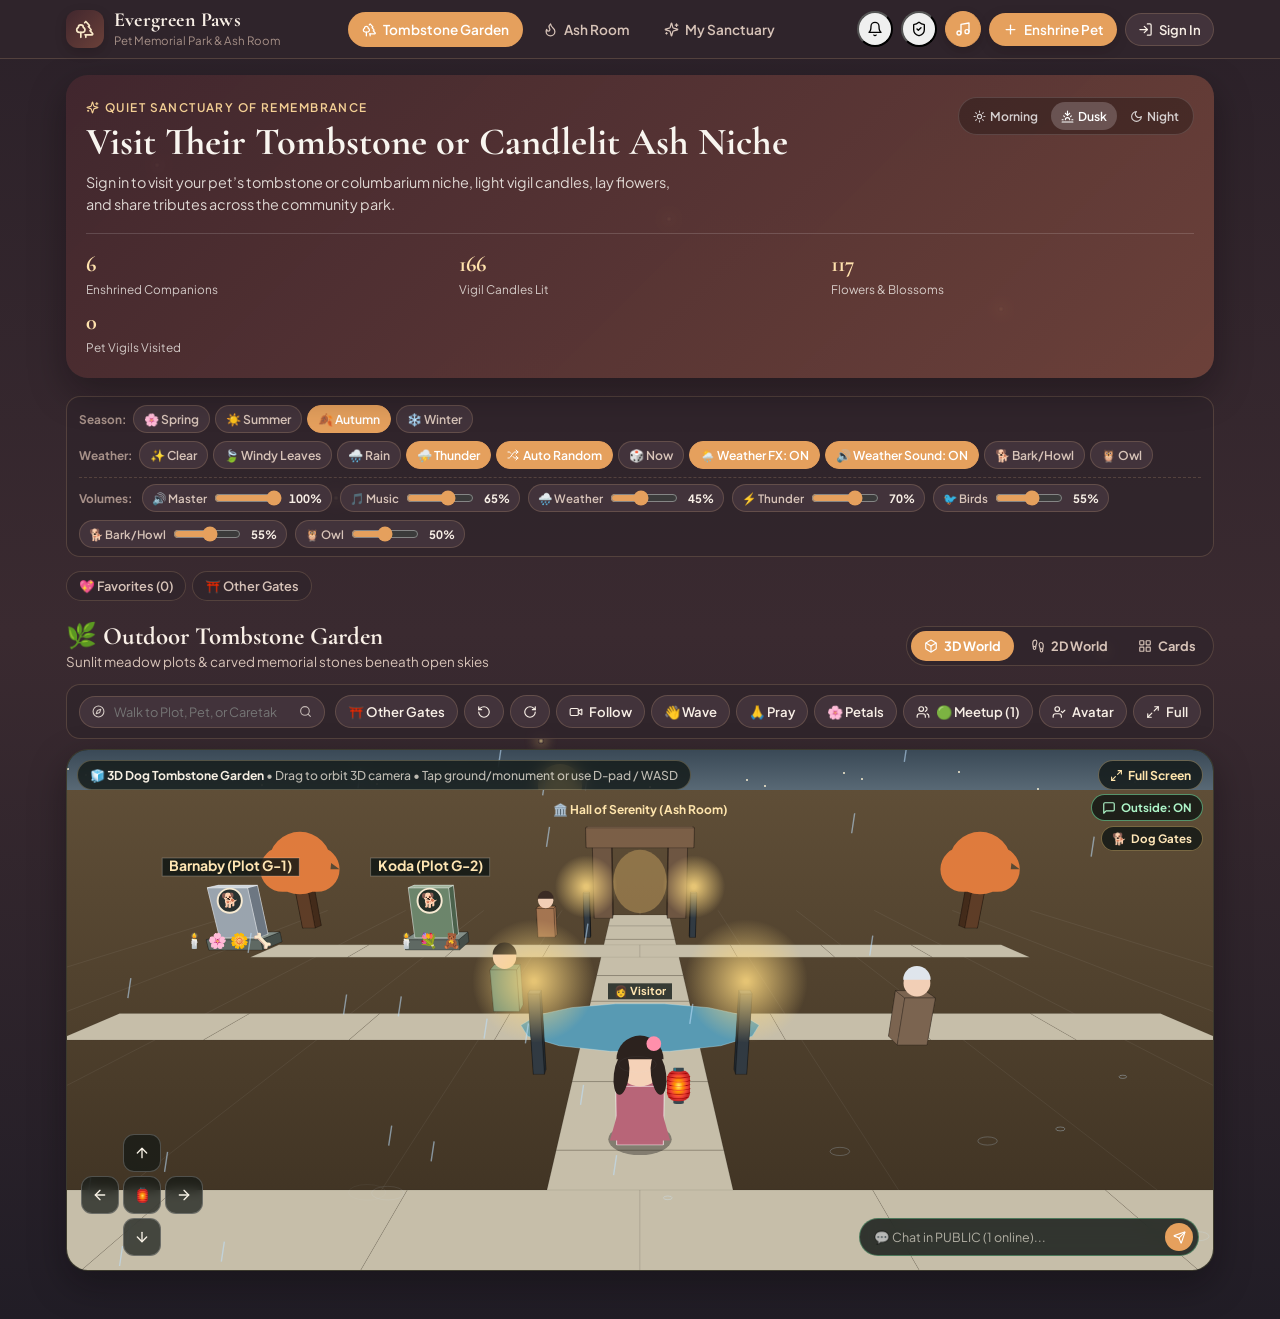
==== index.html @ b3cb4c31 "Deploy Favorites list, Friends, 30m Group Invites & per-vigil Visit count (index-CHWnrxar.js)" ====
<!doctype html>
<html lang="en">
  <head>
    <meta charset="UTF-8" />
    <meta
      name="viewport"
      content="width=device-width, initial-scale=1.0, maximum-scale=1.0, user-scalable=no"
    />
    <meta name="theme-color" content="#1e2a24" />
    <meta http-equiv="Cache-Control" content="no-cache, no-store, must-revalidate" />
    <meta http-equiv="Pragma" content="no-cache" />
    <meta http-equiv="Expires" content="0" />
    <title>Evergreen Paws — Pet Memorial Park & Ash Room</title>
    <link rel="preconnect" href="https://fonts.googleapis.com" />
    <link rel="preconnect" href="https://fonts.gstatic.com" />
    <link
      href="https://fonts.googleapis.com/css2?family=Cormorant+Garamond:ital,wght@0,500;0,600;0,700;1,500&family=Plus+Jakarta+Sans:wght@400;500;600;700&display=swap"
      rel="stylesheet"
    />
    <script type="module" src="./assets/index-CHWnrxar.js"></script>
    <link rel="stylesheet" href="./assets/index-B3YyqOGL.css">
  </head>
  <body>
    <div id="root"></div>
  </body>
</html>
---- assets/index-B3YyqOGL.css ----
:root{--font-serif: "Cormorant Garamond", Georgia, serif;--font-sans: "Plus Jakarta Sans", -apple-system, BlinkMacSystemFont, sans-serif;--radius-lg: 22px;--radius-md: 14px;--radius-sm: 10px}*{box-sizing:border-box}html,body{margin:0;padding:0;font-family:var(--font-sans);-webkit-font-smoothing:antialiased;overflow-x:hidden}button,input,textarea,select{font-family:inherit}.park-shell{min-height:100vh;position:relative;transition:background .5s ease,color .4s ease;padding-bottom:84px}.theme-morning{--bg-page: linear-gradient(180deg, #eef4ee 0%, #f7f4ec 55%, #eef2e8 100%);--bg-surface: rgba(255, 255, 255, .88);--bg-surface-strong: #ffffff;--bg-elevated: #f5f2ea;--bg-columbarium: linear-gradient(180deg, #2d241f 0%, #201915 100%);--text-primary: #1f2b24;--text-secondary: #536358;--text-muted: #7a887e;--border-soft: rgba(45, 70, 52, .13);--accent: #3d6b52;--accent-warm: #c2853c;--accent-soft: rgba(61, 107, 82, .12);--hero-bg: linear-gradient(135deg, rgba(45, 75, 58, .94), rgba(78, 108, 86, .9));--shadow-card: 0 12px 32px rgba(27, 45, 32, .08);--firefly-opacity: .25}.theme-dusk{--bg-page: linear-gradient(180deg, #2b2129 0%, #3a2a30 48%, #211d26 100%);--bg-surface: rgba(48, 37, 44, .88);--bg-surface-strong: #372a32;--bg-elevated: #42333b;--bg-columbarium: linear-gradient(180deg, #221714 0%, #150e0c 100%);--text-primary: #f8efe6;--text-secondary: #d7c3b8;--text-muted: #a69088;--border-soft: rgba(247, 198, 146, .18);--accent: #e5a05d;--accent-warm: #f3b56c;--accent-soft: rgba(229, 160, 93, .16);--hero-bg: linear-gradient(135deg, rgba(66, 39, 46, .95), rgba(114, 68, 59, .9));--shadow-card: 0 14px 36px rgba(10, 6, 8, .35);--firefly-opacity: .72}.theme-night{--bg-page: linear-gradient(180deg, #0d151d 0%, #131f26 52%, #0b1117 100%);--bg-surface: rgba(22, 33, 42, .88);--bg-surface-strong: #192630;--bg-elevated: #21313d;--bg-columbarium: linear-gradient(180deg, #161312 0%, #0d0b0a 100%);--text-primary: #eef4f7;--text-secondary: #b2c3ce;--text-muted: #7c919e;--border-soft: rgba(164, 206, 232, .15);--accent: #7ec4a7;--accent-warm: #f2be6b;--accent-soft: rgba(126, 196, 167, .14);--hero-bg: linear-gradient(135deg, rgba(16, 28, 36, .96), rgba(31, 52, 60, .92));--shadow-card: 0 16px 38px rgba(0, 0, 0, .45);--firefly-opacity: .95}.park-shell{background:var(--bg-page);color:var(--text-primary)}.ambient-layer{pointer-events:none;position:fixed;top:0;right:0;bottom:0;left:0;overflow:hidden;z-index:0;opacity:var(--firefly-opacity)}.firefly{position:absolute;width:6px;height:6px;border-radius:50%;background:radial-gradient(circle,#ffe49c,#ffe49c00 70%);box-shadow:0 0 12px 3px #ffd67a8c;animation:fireflyFloat 9s ease-in-out infinite}.firefly.f1{top:18%;left:12%;animation-delay:0s}.firefly.f2{top:34%;left:78%;animation-delay:1.8s}.firefly.f3{top:55%;left:26%;animation-delay:3.1s}.firefly.f4{top:72%;left:86%;animation-delay:4.5s}.firefly.f5{top:24%;left:52%;animation-delay:2.4s}.firefly.f6{top:82%;left:42%;animation-delay:5.7s}@keyframes fireflyFloat{0%,to{transform:translate(0) scale(.8);opacity:.35}50%{transform:translate(16px,-22px) scale(1.3);opacity:1}}@keyframes flameFlicker{0%,to{transform:scaleY(1) rotate(-2deg);opacity:.95}50%{transform:scaleY(1.12) rotate(2deg);opacity:1}}@keyframes smokeRise{0%{transform:translateY(0) translate(0) scale(.8);opacity:.65}50%{transform:translateY(-16px) translate(4px) scale(1.1);opacity:.4}to{transform:translateY(-32px) translate(-3px) scale(1.4);opacity:0}}@keyframes petalFall{0%{transform:translateY(-10px) rotate(0);opacity:0}20%{opacity:.85}to{transform:translateY(80px) rotate(120deg);opacity:0}}@keyframes bellRipple{0%{transform:scale(.95);opacity:.85}to{transform:scale(1.06);opacity:0}}.top-bar{position:sticky;top:0;z-index:30;backdrop-filter:blur(14px);-webkit-backdrop-filter:blur(14px);background:var(--bg-surface);border-bottom:1px solid var(--border-soft)}.top-bar-inner{max-width:1180px;margin:0 auto;padding:10px 16px;display:flex;align-items:center;justify-content:space-between;gap:10px}.brand-group{display:flex;align-items:center;gap:10px;min-width:0}.brand-crest{width:38px;height:38px;border-radius:12px;background:var(--hero-bg);color:#f9e8c8;display:grid;place-items:center;flex-shrink:0;box-shadow:0 4px 12px #00000029}.brand-title{font-family:var(--font-serif);font-size:1.25rem;font-weight:700;line-height:1.05;margin:0;letter-spacing:.01em}.brand-sub{font-size:.72rem;color:var(--text-muted);margin:2px 0 0}.top-actions{display:flex;align-items:center;gap:8px}.desktop-nav{display:none;gap:6px}@media (min-width: 860px){.desktop-nav{display:flex}.park-shell{padding-bottom:32px}}.nav-pill{border:1px solid transparent;background:transparent;color:var(--text-secondary);padding:8px 13px;border-radius:999px;font-size:.85rem;font-weight:600;display:inline-flex;align-items:center;gap:6px;cursor:pointer;transition:all .2s ease}.nav-pill:hover{background:var(--accent-soft);color:var(--text-primary)}.nav-pill.active{background:var(--accent);color:#fff}.btn-primary{background:var(--accent);color:#fff;border:none;border-radius:999px;padding:8px 14px;font-size:.84rem;font-weight:600;display:inline-flex;align-items:center;gap:6px;cursor:pointer;box-shadow:0 4px 14px #00000024;transition:transform .15s ease,opacity .2s ease}.btn-primary:hover{transform:translateY(-1px);opacity:.94}.btn-ghost{background:var(--bg-elevated);color:var(--text-primary);border:1px solid var(--border-soft);border-radius:999px;padding:7px 12px;font-size:.82rem;font-weight:600;display:inline-flex;align-items:center;gap:6px;cursor:pointer}.btn-ghost:hover{border-color:var(--accent)}.user-chip{display:inline-flex;align-items:center;gap:6px;background:var(--accent-soft);color:var(--text-primary);border:1px solid var(--border-soft);border-radius:999px;padding:5px 10px 5px 6px;font-size:.8rem;font-weight:600;cursor:pointer}.user-avatar-dot{width:24px;height:24px;border-radius:50%;background:var(--accent);color:#fff;display:grid;place-items:center;font-size:.72rem;font-weight:700}.main-content{position:relative;z-index:1;max-width:1180px;margin:0 auto;padding:16px}.hero-card{background:var(--hero-bg);color:#f8f5ef;border-radius:var(--radius-lg);padding:22px 20px;position:relative;overflow:hidden;box-shadow:var(--shadow-card);margin-bottom:18px}.hero-top{display:flex;flex-wrap:wrap;justify-content:space-between;align-items:flex-start;gap:14px}.hero-eyebrow{display:inline-flex;align-items:center;gap:6px;font-size:.74rem;text-transform:uppercase;letter-spacing:.12em;color:#f3cf94;font-weight:600;margin-bottom:6px}.hero-heading{font-family:var(--font-serif);font-size:clamp(1.7rem,4vw,2.4rem);font-weight:700;margin:0 0 8px;line-height:1.12}.hero-desc{margin:0;max-width:600px;font-size:.9rem;line-height:1.5;color:#f8f5efdb}.atmosphere-picker{display:inline-flex;background:#00000047;padding:4px;border-radius:999px;border:1px solid rgba(255,255,255,.14);gap:3px}.atm-btn{border:none;background:transparent;color:#ffffffc7;font-size:.76rem;font-weight:600;padding:6px 10px;border-radius:999px;cursor:pointer;display:inline-flex;align-items:center;gap:4px}.atm-btn.active{background:#fff3;color:#fff}.hero-stats{display:grid;grid-template-columns:repeat(3,minmax(0,1fr));gap:10px;margin-top:18px;padding-top:16px;border-top:1px solid rgba(255,255,255,.15)}.stat-item strong{display:block;font-family:var(--font-serif);font-size:1.4rem;color:#ffe2ad}.stat-item span{font-size:.74rem;color:#f8f5efc7}.controls-row{display:flex;flex-wrap:wrap;gap:10px;align-items:center;justify-content:space-between;margin-bottom:18px}.search-box{flex:1 1 230px;display:flex;align-items:center;gap:8px;background:var(--bg-surface-strong);border:1px solid var(--border-soft);border-radius:999px;padding:8px 14px;color:var(--text-muted)}.search-box input{border:none;outline:none;background:transparent;color:var(--text-primary);width:100%;font-size:.88rem}.species-chips{display:flex;gap:6px;overflow-x:auto;padding-bottom:2px}.chip{border:1px solid var(--border-soft);background:var(--bg-surface);color:var(--text-secondary);border-radius:999px;padding:6px 12px;font-size:.8rem;font-weight:600;cursor:pointer;white-space:nowrap}.chip.active{background:var(--accent);color:#fff;border-color:var(--accent)}.section-header{display:flex;align-items:center;justify-content:space-between;gap:12px;margin-bottom:14px}.section-title{font-family:var(--font-serif);font-size:1.55rem;font-weight:700;margin:0;display:flex;align-items:center;gap:8px}.section-subtitle{margin:2px 0 0;font-size:.84rem;color:var(--text-secondary)}.memorial-grid{display:grid;grid-template-columns:repeat(auto-fill,minmax(280px,1fr));gap:16px}.memorial-card{background:var(--bg-surface);border:1px solid var(--border-soft);border-radius:var(--radius-lg);overflow:hidden;box-shadow:var(--shadow-card);display:flex;flex-direction:column;transition:transform .2s ease,border-color .2s ease;cursor:pointer}.memorial-card:hover{transform:translateY(-3px);border-color:var(--accent)}.memorial-card.ash-card{background:var(--bg-columbarium);color:#f7efe4;border-color:#d4a85347}.memorial-card.ash-card .card-meta,.memorial-card.ash-card .card-epitaph{color:#f7efe4c7}.card-body{padding:14px 16px 16px;display:flex;flex-direction:column;gap:8px;flex:1}.card-top-row{display:flex;justify-content:space-between;align-items:flex-start;gap:8px}.card-pet-name{font-family:var(--font-serif);font-size:1.4rem;font-weight:700;margin:0;line-height:1.1}.card-meta{font-size:.78rem;color:var(--text-secondary);margin:3px 0 0}.location-badge{font-size:.72rem;font-weight:700;padding:4px 9px;border-radius:999px;background:var(--accent-soft);color:var(--accent);white-space:nowrap}.ash-card .location-badge{background:#d4a85333;color:#f3cf85}.owner-pill{display:inline-flex;align-items:center;gap:4px;font-size:.7rem;font-weight:700;padding:3px 8px;border-radius:999px;background:#c2853c33;color:#e4a853}.card-epitaph{font-family:var(--font-serif);font-style:italic;font-size:.98rem;line-height:1.38;color:var(--text-secondary);margin:2px 0;display:-webkit-box;-webkit-line-clamp:2;-webkit-box-orient:vertical;overflow:hidden}.card-footer{margin-top:auto;padding-top:10px;border-top:1px solid var(--border-soft);display:flex;justify-content:space-between;align-items:center;font-size:.78rem}.ash-card .card-footer{border-top-color:#ffffff1a}.ritual-counts{display:flex;gap:10px;color:var(--text-muted)}.ash-card .ritual-counts{color:#f7efe4b3}.visit-cta{font-weight:700;color:var(--accent);display:inline-flex;align-items:center;gap:4px}.ash-card .visit-cta{color:#f4c977}.monument-stage{position:relative;width:100%;overflow:hidden;display:flex;flex-direction:column;align-items:center;justify-content:flex-end}.monument-stage.compact{height:206px;padding:14px 12px 0}.monument-stage.full{height:300px;padding:20px 16px 0;border-radius:var(--radius-lg)}.stage-tombstone{background:linear-gradient(180deg,#87a796,#a5bea9 54%,#577856)}.theme-dusk .stage-tombstone{background:linear-gradient(180deg,#5c3f4a,#8e5f5a 55%,#374a38)}.theme-night .stage-tombstone{background:linear-gradient(180deg,#101e2b,#1d3240 58%,#1a3022)}.stage-stars{position:absolute;top:0;right:0;bottom:0;left:0;background-image:radial-gradient(1.5px 1.5px at 20% 22%,rgba(255,255,255,.8),transparent),radial-gradient(1.5px 1.5px at 74% 16%,rgba(255,240,195,.85),transparent),radial-gradient(1px 1px at 48% 12%,rgba(255,255,255,.7),transparent),radial-gradient(1.5px 1.5px at 85% 34%,rgba(255,255,255,.75),transparent);opacity:.65;pointer-events:none}.tombstone-stone{position:relative;z-index:2;width:148px;min-height:152px;padding:14px 12px 18px;display:flex;flex-direction:column;align-items:center;text-align:center;box-shadow:0 12px 24px #00000047;transition:transform .25s ease}.monument-stage.full .tombstone-stone{width:196px;min-height:214px;padding:18px 16px 22px}.stone-classic-granite{border-radius:74px 74px 8px 8px;background:linear-gradient(155deg,#cfd6dc,#98a2ac 55%,#737d87);border:2px solid rgba(255,255,255,.45);color:#1f2933}.stone-angel-wings{border-radius:84px 84px 10px 10px;background:linear-gradient(155deg,#fbf7ee,#e4dccb 65%,#cbc0aa);border:2px solid rgba(255,248,232,.8);color:#3a3126}.stone-rose-heart{border-radius:50% 50% 18px 18px/34% 34% 12px 12px;background:linear-gradient(155deg,#f9dfe5,#e5b2be 60%,#c68d9b);border:2px solid rgba(255,236,240,.75);color:#46232c}.stone-moss-celtic{border-radius:18px 18px 6px 6px;background:linear-gradient(155deg,#a7b8a3,#6f866d 60%,#4d624d);border:2px solid rgba(206,230,196,.48);color:#f2f7ef}.stone-portrait{width:56px;height:56px;border-radius:50%;object-fit:cover;border:3px solid rgba(255,255,255,.88);box-shadow:0 4px 10px #00000040;margin-bottom:6px}.monument-stage.full .stone-portrait{width:78px;height:78px;margin-bottom:10px}.stone-name{font-family:var(--font-serif);font-weight:700;font-size:1.05rem;line-height:1.05}.monument-stage.full .stone-name{font-size:1.35rem}.stone-years{font-size:.66rem;opacity:.82;margin-top:2px;letter-spacing:.04em}.meadow-base{position:relative;z-index:3;width:100%;height:32px;background:linear-gradient(180deg,#4b7049,#345233);border-top:2px solid rgba(173,214,152,.35);display:flex;align-items:center;justify-content:center;gap:8px;padding:0 12px}.monument-stage.full .meadow-base{height:44px;gap:12px}.stage-ash-room{background:radial-gradient(circle at 50% 18%,#ffce8047,#2b1f1a 52%,#17100e);box-shadow:inset 0 0 40px #000000a6}.niche-alcove{position:relative;z-index:2;width:82%;max-width:240px;height:168px;background:linear-gradient(180deg,#3c2b23,#241914);border:4px solid #72543f;border-bottom:none;border-radius:16px 16px 0 0;box-shadow:inset 0 16px 28px #ffc67029,0 12px 28px #00000080;display:flex;flex-direction:column;align-items:center;justify-content:flex-end;padding:10px 10px 8px}.monument-stage.full .niche-alcove{max-width:310px;height:242px;padding:14px 16px 10px}.niche-spotlight{position:absolute;top:0;left:50%;transform:translate(-50%);width:70%;height:75%;background:radial-gradient(ellipse at top,rgba(255,214,140,.34),transparent 72%);pointer-events:none}.niche-row{position:relative;z-index:2;display:flex;flex-direction:column;align-items:center;justify-content:center;gap:6px;width:100%}.niche-frame{width:54px;height:54px;border-radius:50%;padding:2.5px;background:linear-gradient(135deg,#f3d287,#8a6432);box-shadow:0 4px 12px #00000073}.monument-stage.full .niche-frame{width:78px;height:78px}.niche-frame img{width:100%;height:100%;object-fit:cover;border-radius:50%;display:block}.urn-svg{width:44px;height:60px;filter:drop-shadow(0 6px 10px rgba(0,0,0,.45))}.monument-stage.full .urn-svg{width:78px;height:112px}.niche-plaque{margin-top:6px;background:linear-gradient(90deg,#b88e46,#e5c37a,#b88e46);color:#291c0b;font-size:.68rem;font-weight:800;letter-spacing:.06em;padding:2px 10px;border-radius:4px;text-transform:uppercase}.niche-shelf{position:relative;z-index:3;width:100%;height:30px;background:linear-gradient(180deg,#5e4230,#3d2a1e);border-top:2px solid #967252;display:flex;align-items:center;justify-content:center;gap:10px}.monument-stage.full .niche-shelf{height:42px;gap:14px}.offering-token{position:relative;display:inline-flex;align-items:center;justify-content:center;font-size:1.05rem;filter:drop-shadow(0 2px 4px rgba(0,0,0,.4))}.monument-stage.full .offering-token{font-size:1.35rem}.candle-glow{position:relative}.candle-glow:before{content:"";position:absolute;top:-4px;left:50%;transform:translate(-50%);width:18px;height:18px;border-radius:50%;background:radial-gradient(circle,rgba(255,200,90,.85),transparent 70%);animation:flameFlicker 1.4s ease-in-out infinite;pointer-events:none}.incense-smoke:after{content:"〰";position:absolute;top:-14px;left:50%;font-size:.75rem;color:#ebf2f5b8;animation:smokeRise 2.8s ease-out infinite;pointer-events:none}.modal-backdrop{position:fixed;top:0;right:0;bottom:0;left:0;z-index:95;background:#080c0eb8;-webkit-backdrop-filter:blur(6px);backdrop-filter:blur(6px);display:flex;align-items:center;justify-content:center;padding:12px}.modal-panel{width:100%;max-width:720px;max-height:92vh;overflow-y:auto;background:var(--bg-surface-strong);color:var(--text-primary);border:1px solid var(--border-soft);border-radius:var(--radius-lg);box-shadow:0 24px 60px #00000073;padding:18px;position:relative}.modal-panel.narrow{max-width:460px}.modal-header{display:flex;justify-content:space-between;align-items:flex-start;gap:12px;margin-bottom:14px}.modal-close{width:34px;height:34px;border-radius:50%;border:1px solid var(--border-soft);background:var(--bg-elevated);color:var(--text-primary);display:grid;place-items:center;cursor:pointer;flex-shrink:0}.ritual-bar{display:grid;grid-template-columns:repeat(2,minmax(0,1fr));gap:8px;margin:14px 0}@media (min-width: 600px){.ritual-bar{grid-template-columns:repeat(4,minmax(0,1fr))}}.ritual-btn{border:1px solid var(--border-soft);background:var(--bg-elevated);color:var(--text-primary);border-radius:var(--radius-md);padding:10px 8px;font-size:.8rem;font-weight:600;display:flex;flex-direction:column;align-items:center;gap:4px;cursor:pointer;transition:all .15s ease}.ritual-btn:hover{border-color:var(--accent-warm);transform:translateY(-1px)}.ritual-btn.active{border-color:var(--accent);background:var(--accent-soft)}.picker-popover{background:var(--bg-elevated);border:1px solid var(--border-soft);border-radius:var(--radius-md);padding:10px;margin-bottom:12px;display:flex;flex-wrap:wrap;gap:8px}.picker-item{border:1px solid var(--border-soft);background:var(--bg-surface-strong);color:var(--text-primary);border-radius:999px;padding:6px 12px;font-size:.8rem;font-weight:600;cursor:pointer}.picker-item:hover{border-color:var(--accent)}.blessing-banner{background:var(--accent-soft);border:1px solid var(--accent);color:var(--text-primary);border-radius:var(--radius-md);padding:10px 12px;font-size:.85rem;font-weight:600;display:flex;align-items:center;gap:8px;margin-bottom:12px}.modal-tabs{display:flex;gap:6px;overflow-x:auto;border-bottom:1px solid var(--border-soft);padding-bottom:8px;margin-bottom:14px}.modal-tab{border:none;background:transparent;color:var(--text-secondary);font-size:.83rem;font-weight:600;padding:7px 12px;border-radius:999px;cursor:pointer;white-space:nowrap}.modal-tab.active{background:var(--accent);color:#fff}.trait-row{display:flex;flex-wrap:wrap;gap:6px;margin:8px 0 12px}.trait-tag{font-size:.74rem;font-weight:600;padding:4px 10px;border-radius:999px;background:var(--bg-elevated);border:1px solid var(--border-soft)}.log-list{display:flex;flex-direction:column;gap:8px}.log-item{background:var(--bg-elevated);border:1px solid var(--border-soft);border-radius:var(--radius-sm);padding:10px 12px;display:flex;justify-content:space-between;align-items:flex-start;gap:10px;font-size:.84rem}.memories-grid{display:grid;grid-template-columns:repeat(auto-fill,minmax(180px,1fr));gap:10px}.memory-card{background:var(--bg-elevated);border:1px solid var(--border-soft);border-radius:var(--radius-md);overflow:hidden}.memory-card img{width:100%;height:140px;object-fit:cover;display:block}.memory-caption{padding:8px 10px;font-size:.78rem;color:var(--text-secondary)}.form-grid{display:grid;gap:12px}.form-row-2{display:grid;grid-template-columns:1fr 1fr;gap:10px}@media (max-width: 520px){.form-row-2{grid-template-columns:1fr}}.field-label{display:block;font-size:.78rem;font-weight:700;color:var(--text-secondary);margin-bottom:5px}.input-control{width:100%;background:var(--bg-elevated);color:var(--text-primary);border:1px solid var(--border-soft);border-radius:var(--radius-sm);padding:9px 11px;font-size:.88rem;outline:none}.input-control:focus{border-color:var(--accent)}.style-grid{display:grid;grid-template-columns:repeat(2,minmax(0,1fr));gap:8px}.style-option{border:1px solid var(--border-soft);background:var(--bg-elevated);color:var(--text-primary);border-radius:var(--radius-sm);padding:9px 10px;text-align:left;cursor:pointer}.style-option.active{border-color:var(--accent);background:var(--accent-soft)}.preset-thumbs{display:flex;gap:8px;overflow-x:auto;padding:4px 0}.preset-thumb{width:56px;height:56px;border-radius:12px;overflow:hidden;border:2px solid transparent;padding:0;cursor:pointer;flex-shrink:0}.preset-thumb.active{border-color:var(--accent)}.preset-thumb img{width:100%;height:100%;object-fit:cover;display:block}.mobile-bottom-nav{position:fixed;bottom:0;left:0;right:0;z-index:40;background:var(--bg-surface-strong);border-top:1px solid var(--border-soft);display:grid;grid-template-columns:repeat(3,1fr);padding:6px 8px calc(6px + env(safe-area-inset-bottom))}@media (min-width: 860px){.mobile-bottom-nav{display:none}}.mobile-nav-btn{border:none;background:transparent;color:var(--text-muted);display:flex;flex-direction:column;align-items:center;gap:3px;font-size:.7rem;font-weight:700;padding:6px 4px;border-radius:12px;cursor:pointer}.mobile-nav-btn.active{color:var(--accent);background:var(--accent-soft)}.empty-state{background:var(--bg-surface);border:1px dashed var(--border-soft);border-radius:var(--radius-lg);padding:36px 20px;text-align:center;color:var(--text-secondary)}.view-mode-switch{display:inline-flex;background:var(--bg-surface);border:1px solid var(--border-soft);border-radius:999px;padding:4px;gap:4px}.view-mode-btn{border:none;background:transparent;color:var(--text-secondary);font-size:.8rem;font-weight:700;padding:7px 13px;border-radius:999px;cursor:pointer;display:inline-flex;align-items:center;gap:6px}.view-mode-btn.active{background:var(--accent);color:#fff}.world-container{display:flex;flex-direction:column;gap:10px}.world-hud-top{display:flex;flex-wrap:wrap;justify-content:space-between;align-items:center;gap:10px;background:var(--bg-surface);border:1px solid var(--border-soft);border-radius:var(--radius-md);padding:10px 12px}.world-quick-pets{display:flex;align-items:center;gap:6px;overflow-x:auto;max-width:100%;padding-bottom:2px}.quick-pets-label{display:inline-flex;align-items:center;gap:4px;font-size:.76rem;font-weight:700;color:var(--text-muted);white-space:nowrap}.quick-pet-chip{border:1px solid var(--border-soft);background:var(--bg-elevated);color:var(--text-primary);border-radius:999px;padding:5px 10px;font-size:.77rem;font-weight:600;display:inline-flex;align-items:center;gap:4px;cursor:pointer;white-space:nowrap}.quick-pet-chip.active{border-color:var(--accent-warm);background:var(--accent-soft)}.world-canvas-wrap{position:relative;border-radius:var(--radius-lg);overflow:hidden;border:1px solid var(--border-soft);box-shadow:var(--shadow-card);background:#141c18}.world-canvas{width:100%;height:520px;display:block;cursor:pointer;touch-action:none}@media (max-width: 600px){.world-canvas{height:450px}.world-hint-text{display:none}}.world-room-pill{position:absolute;top:10px;left:10px;right:10px;width:fit-content;max-width:calc(100% - 20px);background:#101614c7;-webkit-backdrop-filter:blur(8px);backdrop-filter:blur(8px);color:#f6efe2;border:1px solid rgba(255,226,170,.25);border-radius:999px;padding:6px 12px;font-size:.76rem;font-weight:700;pointer-events:none}.world-hint-text{font-weight:500;color:#f6efe2bd}.world-toast{position:absolute;top:48px;left:50%;transform:translate(-50%);background:#18241eeb;color:#ffe3a8;border:1px solid rgba(255,214,130,.45);border-radius:999px;padding:6px 14px;font-size:.8rem;font-weight:600;display:inline-flex;align-items:center;gap:6px;pointer-events:none;z-index:10}.world-portal-prompt{position:absolute;bottom:62px;left:50%;transform:translate(-50%);z-index:18}.world-dpad{position:absolute;bottom:14px;left:14px;display:grid;grid-template-columns:repeat(3,38px);grid-template-rows:repeat(3,38px);gap:4px;z-index:12;user-select:none;-webkit-user-select:none}.dpad-btn{width:38px;height:38px;border-radius:11px;border:1px solid rgba(255,255,255,.22);background:#121816b8;-webkit-backdrop-filter:blur(6px);backdrop-filter:blur(6px);color:#f8f2e6;display:grid;place-items:center;cursor:pointer;padding:0;touch-action:manipulation}.dpad-btn:active{background:var(--accent);transform:scale(.95)}.dpad-btn.center{font-size:.95rem}.world-proximity-card{position:absolute;bottom:14px;right:14px;left:148px;max-width:520px;margin-left:auto;background:#141b19eb;-webkit-backdrop-filter:blur(10px);backdrop-filter:blur(10px);color:#f6efe4;border:1px solid rgba(255,216,138,.45);border-radius:16px;padding:10px 12px;display:flex;gap:10px;align-items:center;box-shadow:0 12px 28px #00000073;z-index:15}@media (max-width: 640px){.world-proximity-card{left:10px;right:10px;bottom:144px}}.proximity-pet-photo{width:54px;height:54px;border-radius:12px;object-fit:cover;border:2px solid rgba(255,216,138,.6);flex-shrink:0}.proximity-info{flex:1;min-width:0}.proximity-title-row{display:flex;align-items:center;justify-content:space-between;gap:6px}.proximity-epitaph{margin:3px 0 8px;font-family:var(--font-serif);font-style:italic;font-size:.88rem;color:#f6efe4d1;white-space:nowrap;overflow:hidden;text-overflow:ellipsis}.proximity-actions{display:flex;flex-wrap:wrap;gap:6px}.proximity-actions .btn-ghost{background:#ffffff1a;color:#f8f2e6;border-color:#fff3;padding:5px 9px;font-size:.74rem}.proximity-actions .btn-primary{padding:5px 11px;font-size:.75rem}.world-avatar-drawer{position:absolute;top:12px;right:12px;width:min(310px,calc(100% - 24px));background:var(--bg-surface-strong);color:var(--text-primary);border:1px solid var(--border-soft);border-radius:16px;padding:12px 14px;box-shadow:var(--shadow-card);z-index:20}.world-container.is-fullscreen{position:fixed;top:0;right:0;bottom:0;left:0;z-index:55;background:#0e1512;padding:0;margin:0;width:100vw;height:100dvh;display:flex;flex-direction:column;gap:0}.world-container.is-fullscreen .world-hud-top{border-radius:0;border-left:none;border-right:none;border-top:none;background:#101614f0;color:#f6efe2}.world-container.is-fullscreen .world-hud-top .btn-ghost{background:#ffffff14;color:#f6efe2;border-color:#ffffff2e}.world-container.is-fullscreen .world-canvas-wrap{flex:1;border-radius:0;border:none;height:100%}.world-container.is-fullscreen .world-canvas{height:100%!important}.world-fs-floating-btn{position:absolute;top:10px;right:10px;z-index:14;border:1px solid rgba(255,226,170,.35);background:#101614cc;-webkit-backdrop-filter:blur(8px);backdrop-filter:blur(8px);color:#ffe5ad;border-radius:999px;padding:6px 11px;font-size:.76rem;font-weight:700;display:inline-flex;align-items:center;gap:5px;cursor:pointer}.world-fs-floating-btn:hover{background:#202e28eb}.world-outside-chat-btn{position:absolute;top:44px;right:10px;z-index:14;border:1px solid rgba(255,255,255,.24);background:#101614d1;-webkit-backdrop-filter:blur(8px);backdrop-filter:blur(8px);color:#e6efe8;border-radius:999px;padding:5px 10px;font-size:.72rem;font-weight:700;display:inline-flex;align-items:center;gap:5px;cursor:pointer}.world-outside-chat-btn.is-on{border-color:#82f5af8c;color:#aef5c8}.world-outside-chat-btn.is-off{border-color:#f078788c;color:#f4b2b2}.world-gate-readonly-pill{position:absolute;top:76px;right:10px;z-index:14;border:1px solid rgba(255,213,126,.4);background:#101614cc;-webkit-backdrop-filter:blur(8px);backdrop-filter:blur(8px);color:#ffe7b8;border-radius:999px;padding:4px 10px;font-size:.72rem;font-weight:700;display:inline-flex;align-items:center;gap:5px;pointer-events:none;-webkit-user-select:none;user-select:none}.world-chat-preview-3rows{position:absolute;bottom:54px;left:146px;right:14px;max-width:340px;margin-left:auto;display:flex;flex-direction:column;gap:3px;background:#0e1412ad;-webkit-backdrop-filter:blur(6px);backdrop-filter:blur(6px);border:1px solid rgba(255,255,255,.14);border-radius:11px;padding:6px 9px;z-index:12;pointer-events:none}.world-chat-preview-row{font-size:.72rem;line-height:1.3;color:#f4f1ea;overflow:hidden;text-overflow:ellipsis;white-space:nowrap}@keyframes inviteBlinkPulse{0%,to{border-color:#ffd57ef2;box-shadow:0 0 14px #ffd57e73;background:#1a241ef0}50%{border-color:#82f5aff2;box-shadow:0 0 18px #82f5af8c;background:#263022f5}}.world-group-invite-banner{position:absolute;top:84px;left:10px;z-index:16;width:min(270px,calc(100% - 20px));padding:9px 11px;border-radius:12px;border:2px solid rgba(255,213,126,.9);color:#fff8eb;-webkit-backdrop-filter:blur(8px);backdrop-filter:blur(8px);animation:inviteBlinkPulse 1.15s ease-in-out infinite;display:flex;flex-direction:column;gap:6px}.notif-bell-btn.has-invite{border-color:#ffd57e;animation:inviteBlinkPulse 1.2s ease-in-out infinite}.world-nearby-note{position:absolute;bottom:62px;left:50%;transform:translate(-50%);z-index:14;border:1.5px solid #ffd57e;background:#121a18eb;-webkit-backdrop-filter:blur(8px);backdrop-filter:blur(8px);color:#fff3d6;border-radius:999px;padding:7px 14px 7px 8px;display:inline-flex;align-items:center;gap:8px;font-size:.8rem;font-weight:700;cursor:pointer;box-shadow:0 8px 24px #00000073;max-width:calc(100% - 170px);animation:notePulse 2.2s ease-in-out infinite}@media (max-width: 640px){.world-nearby-note{left:auto;right:10px;bottom:60px;transform:none;max-width:calc(100% - 150px)}}@keyframes notePulse{0%,to{box-shadow:0 0 #ffd57e73,0 8px 24px #00000073}50%{box-shadow:0 0 0 6px #ffd57e00,0 8px 24px #00000073}}.world-nearby-note img{width:26px;height:26px;border-radius:50%;object-fit:cover;border:1.5px solid #ffd57e;flex-shrink:0}.world-nearby-note span{white-space:nowrap;overflow:hidden;text-overflow:ellipsis}.world-proximity-card{align-items:flex-start;padding:12px 36px 12px 12px}.vigil-close-btn{position:absolute;top:8px;right:8px;width:26px;height:26px;border-radius:50%;border:1px solid rgba(255,255,255,.22);background:#ffffff1a;color:#f8f2e6;display:grid;place-items:center;cursor:pointer}.vigil-close-btn:hover{background:#ffffff38}.vigil-latest-msg{background:#ffffff14;border-left:2.5px solid #ffd57e;border-radius:0 8px 8px 0;padding:5px 8px;font-size:.75rem;color:#f8f2e6e6;margin-bottom:7px;line-height:1.35}.vigil-message-form{display:flex;gap:6px;margin-bottom:8px}.vigil-message-form input{flex:1;min-width:0;background:#ffffff1a;color:#fff;border:1px solid rgba(255,255,255,.22);border-radius:999px;padding:6px 11px;font-size:.76rem;outline:none}.vigil-message-form input::placeholder{color:#f8f2e699}.vigil-message-form input:focus{border-color:#ffd57e}.message-popup-backdrop{position:fixed;top:0;right:0;bottom:0;left:0;z-index:80;background:#080c0eb8;-webkit-backdrop-filter:blur(6px);backdrop-filter:blur(6px);display:flex;align-items:center;justify-content:center;padding:14px}.message-popup-box{width:100%;max-width:440px;background:var(--bg-surface-strong);color:var(--text-primary);border:1px solid var(--border-soft);border-radius:var(--radius-lg);padding:16px;box-shadow:0 24px 60px #0000008c}.emoticon-bar{display:flex;flex-wrap:wrap;gap:6px;background:var(--bg-elevated);border:1px solid var(--border-soft);border-radius:var(--radius-md);padding:8px;margin-bottom:10px}.emoticon-btn{border:1px solid transparent;background:var(--bg-surface);border-radius:10px;padding:5px 8px;font-size:1.15rem;line-height:1;cursor:pointer;transition:transform .12s ease,border-color .15s ease}.emoticon-btn:hover{transform:scale(1.12);border-color:var(--accent)}.message-textarea{white-space:pre-wrap;overflow-wrap:break-word;word-break:break-word;resize:vertical;line-height:1.5;min-height:96px}.env-weather-bar{display:flex;flex-wrap:wrap;align-items:center;justify-content:space-between;gap:8px;background:var(--bg-surface);border:1px solid var(--border-soft);border-radius:var(--radius-md);padding:8px 12px;margin-bottom:14px}.env-group{display:flex;flex-wrap:wrap;align-items:center;gap:5px}.env-label{font-size:.74rem;font-weight:700;color:var(--text-muted);margin-right:2px}.env-pill{border:1px solid var(--border-soft);background:var(--bg-elevated);color:var(--text-secondary);border-radius:999px;padding:5px 10px;font-size:.76rem;font-weight:600;cursor:pointer;display:inline-flex;align-items:center;gap:4px}.env-pill.active{background:var(--accent);color:#fff;border-color:var(--accent)}.volume-mixer-row{width:100%;display:flex;flex-wrap:wrap;align-items:center;gap:8px;padding-top:6px;border-top:1px dashed var(--border-soft)}.volume-slider-item{display:inline-flex;align-items:center;gap:5px;background:var(--bg-elevated);border:1px solid var(--border-soft);border-radius:999px;padding:3px 9px;font-size:.72rem;color:var(--text-secondary)}.volume-slider-item input[type=range]{width:68px;accent-color:var(--accent);cursor:pointer}.volume-slider-label{font-weight:600;white-space:nowrap}.volume-slider-pct{min-width:29px;text-align:right;font-variant-numeric:tabular-nums;font-weight:700;color:var(--text-primary)}.armtip-notif{background:#783e12f0;border:1.5px solid #ffd57e;color:#fff6dc;border-radius:12px;padding:8px 12px;font-size:.78rem;font-weight:700;line-height:1.35;margin-bottom:8px;box-shadow:0 6px 18px #00000059;animation:armtipPop .22s ease-out}@keyframes armtipPop{0%{transform:translateY(4px) scale(.97);opacity:0}to{transform:translateY(0) scale(1);opacity:1}}.btn-given-today{opacity:.78;border-color:#ffd57e73!important}.top-music-btn{width:36px;height:36px;border-radius:50%;padding:0;display:inline-flex;align-items:center;justify-content:center;flex-shrink:0;cursor:pointer;transition:all .2s ease}.top-music-btn.is-on{background:var(--accent);color:#fff;border:1px solid var(--accent);box-shadow:0 3px 10px #00000029}.top-music-btn.is-off{background:var(--bg-elevated);color:var(--text-muted);border:1px solid var(--border-soft)}.music-icon-wrap{position:relative;display:inline-flex;align-items:center;justify-content:center;width:18px;height:18px}.music-slash{position:absolute;width:20px;height:2.2px;background:#e05252;border-radius:2px;transform:rotate(-45deg);box-shadow:0 0 0 1.5px var(--bg-elevated);pointer-events:none}.notif-bell-btn{position:relative}.notif-badge{position:absolute;top:-4px;right:-4px;min-width:17px;height:17px;padding:0 4px;border-radius:999px;background:#e05252;color:#fff;font-size:.65rem;font-weight:800;display:grid;place-items:center;border:1.5px solid var(--bg-surface)}@media (max-width: 600px){.top-bar-inner{padding:8px 12px;gap:8px}.brand-crest{width:32px;height:32px;border-radius:10px}.brand-title{font-size:1.08rem}.brand-sub{display:none}.top-actions{gap:6px;flex-shrink:0}.top-actions .btn-primary,.top-actions .btn-ghost{padding:6px 10px;font-size:.78rem}}.btn-ghost.active{background:var(--accent);color:#fff;border-color:var(--accent)}.world-chat-bar{position:absolute;bottom:14px;left:146px;right:14px;max-width:340px;margin-left:auto;display:flex;align-items:center;gap:6px;background:#101614d1;-webkit-backdrop-filter:blur(8px);backdrop-filter:blur(8px);border:1px solid rgba(130,245,175,.35);border-radius:999px;padding:4px 5px 4px 12px;z-index:13}.world-chat-bar input{flex:1;min-width:0;border:none;outline:none;background:transparent;color:#fff;font-size:.78rem}.world-chat-bar input::placeholder{color:#f6efe2a6}.world-chat-send{width:28px;height:28px;border-radius:50%;border:none;background:var(--accent);color:#fff;display:grid;place-items:center;cursor:pointer;flex-shrink:0}.mp-drawer{position:absolute;top:12px;right:12px;width:min(330px,calc(100% - 24px));max-height:calc(100% - 24px);overflow-y:auto;background:var(--bg-surface-strong);color:var(--text-primary);border:1px solid var(--border-soft);border-radius:16px;padding:12px 14px;box-shadow:var(--shadow-card);z-index:22}.mp-status-badge{font-size:.7rem;font-weight:700;padding:2px 8px;border-radius:999px;background:var(--bg-elevated);border:1px solid var(--border-soft)}.mp-status-badge.is-live{border-color:#6ee7a373}.mp-inline-form{display:flex;gap:5px;align-items:center}.mp-visitors-list{display:flex;flex-direction:column;gap:5px;max-height:120px;overflow-y:auto}.mp-visitor-row{display:flex;align-items:center;justify-content:space-between;gap:8px;background:var(--bg-elevated);border:1px solid var(--border-soft);border-radius:10px;padding:5px 8px;font-size:.78rem}.mp-visitor-row.is-self{border-color:#6ee7a366}.mp-cloak-dot{width:10px;height:10px;border-radius:50%;flex-shrink:0;border:1px solid rgba(255,255,255,.5)}.mp-room-tag{font-size:.7rem;color:var(--text-secondary)}.mp-chat-feed{background:var(--bg-elevated);border:1px solid var(--border-soft);border-radius:10px;padding:7px 9px;max-height:110px;overflow-y:auto;display:flex;flex-direction:column;gap:4px}.mp-chat-line{font-size:.76rem;line-height:1.35;word-break:break-word}.walk-search-wrap{position:relative;flex:1 1 240px;max-width:340px}.walk-search-box{display:flex;align-items:center;gap:7px;background:var(--bg-elevated);border:1px solid var(--border-soft);border-radius:999px;padding:6px 12px;color:var(--text-primary)}.walk-search-box input{border:none;outline:none;background:transparent;color:var(--text-primary);font-size:.8rem;width:100%;min-width:0}.walk-search-dropdown{position:absolute;top:calc(100% + 6px);left:0;right:0;background:var(--bg-surface-strong);border:1px solid var(--border-soft);border-radius:14px;box-shadow:var(--shadow-card);max-height:240px;overflow-y:auto;z-index:40;padding:6px;display:flex;flex-direction:column;gap:4px}.walk-search-item{border:1px solid transparent;background:var(--bg-elevated);color:var(--text-primary);border-radius:10px;padding:7px 10px;text-align:left;cursor:pointer;display:flex;flex-direction:column;gap:2px}.walk-search-item:hover,.walk-search-item.active{border-color:var(--accent)}.walk-search-main{display:flex;align-items:center;gap:6px;font-size:.82rem}.walk-search-code{margin-left:auto;font-size:.72rem;font-weight:700;color:var(--accent)}.walk-search-sub{font-size:.72rem;color:var(--text-muted)}.walk-search-empty{padding:10px;text-align:center;font-size:.78rem;color:var(--text-muted)}
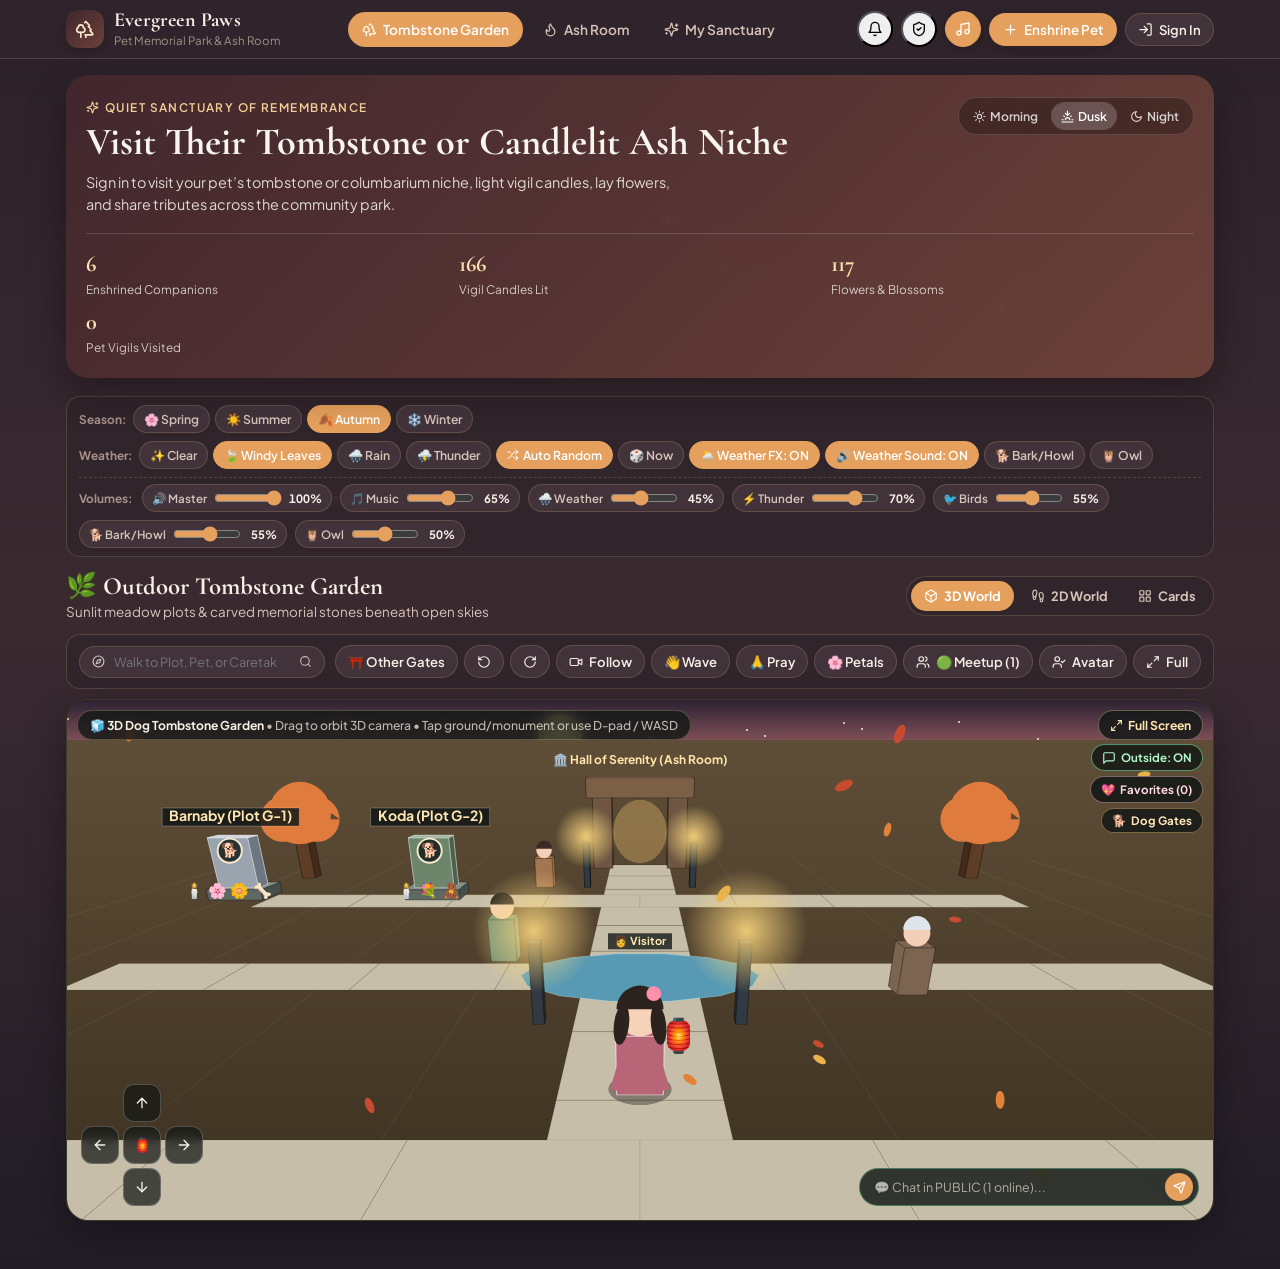
==== commit 7cfb9eeb: "Deploy direct Other Gates & Favorites below Outside:ON (index-Dcv6v0h8.js)" ====
--- a/index.html
+++ b/index.html
@@ -17,8 +17,8 @@
       href="https://fonts.googleapis.com/css2?family=Cormorant+Garamond:ital,wght@0,500;0,600;0,700;1,500&family=Plus+Jakarta+Sans:wght@400;500;600;700&display=swap"
       rel="stylesheet"
     />
-    <script type="module" src="./assets/index-CHWnrxar.js"></script>
-    <link rel="stylesheet" href="./assets/index-B3YyqOGL.css">
+    <script type="module" src="./assets/index-Dcv6v0h8.js"></script>
+    <link rel="stylesheet" href="./assets/index-BOHVGsRS.css">
   </head>
   <body>
     <div id="root"></div>
--- a/assets/index-BOHVGsRS.css
+++ b/assets/index-BOHVGsRS.css
@@ -0,0 +1 @@
+:root{--font-serif: "Cormorant Garamond", Georgia, serif;--font-sans: "Plus Jakarta Sans", -apple-system, BlinkMacSystemFont, sans-serif;--radius-lg: 22px;--radius-md: 14px;--radius-sm: 10px}*{box-sizing:border-box}html,body{margin:0;padding:0;font-family:var(--font-sans);-webkit-font-smoothing:antialiased;overflow-x:hidden}button,input,textarea,select{font-family:inherit}.park-shell{min-height:100vh;position:relative;transition:background .5s ease,color .4s ease;padding-bottom:84px}.theme-morning{--bg-page: linear-gradient(180deg, #eef4ee 0%, #f7f4ec 55%, #eef2e8 100%);--bg-surface: rgba(255, 255, 255, .88);--bg-surface-strong: #ffffff;--bg-elevated: #f5f2ea;--bg-columbarium: linear-gradient(180deg, #2d241f 0%, #201915 100%);--text-primary: #1f2b24;--text-secondary: #536358;--text-muted: #7a887e;--border-soft: rgba(45, 70, 52, .13);--accent: #3d6b52;--accent-warm: #c2853c;--accent-soft: rgba(61, 107, 82, .12);--hero-bg: linear-gradient(135deg, rgba(45, 75, 58, .94), rgba(78, 108, 86, .9));--shadow-card: 0 12px 32px rgba(27, 45, 32, .08);--firefly-opacity: .25}.theme-dusk{--bg-page: linear-gradient(180deg, #2b2129 0%, #3a2a30 48%, #211d26 100%);--bg-surface: rgba(48, 37, 44, .88);--bg-surface-strong: #372a32;--bg-elevated: #42333b;--bg-columbarium: linear-gradient(180deg, #221714 0%, #150e0c 100%);--text-primary: #f8efe6;--text-secondary: #d7c3b8;--text-muted: #a69088;--border-soft: rgba(247, 198, 146, .18);--accent: #e5a05d;--accent-warm: #f3b56c;--accent-soft: rgba(229, 160, 93, .16);--hero-bg: linear-gradient(135deg, rgba(66, 39, 46, .95), rgba(114, 68, 59, .9));--shadow-card: 0 14px 36px rgba(10, 6, 8, .35);--firefly-opacity: .72}.theme-night{--bg-page: linear-gradient(180deg, #0d151d 0%, #131f26 52%, #0b1117 100%);--bg-surface: rgba(22, 33, 42, .88);--bg-surface-strong: #192630;--bg-elevated: #21313d;--bg-columbarium: linear-gradient(180deg, #161312 0%, #0d0b0a 100%);--text-primary: #eef4f7;--text-secondary: #b2c3ce;--text-muted: #7c919e;--border-soft: rgba(164, 206, 232, .15);--accent: #7ec4a7;--accent-warm: #f2be6b;--accent-soft: rgba(126, 196, 167, .14);--hero-bg: linear-gradient(135deg, rgba(16, 28, 36, .96), rgba(31, 52, 60, .92));--shadow-card: 0 16px 38px rgba(0, 0, 0, .45);--firefly-opacity: .95}.park-shell{background:var(--bg-page);color:var(--text-primary)}.ambient-layer{pointer-events:none;position:fixed;top:0;right:0;bottom:0;left:0;overflow:hidden;z-index:0;opacity:var(--firefly-opacity)}.firefly{position:absolute;width:6px;height:6px;border-radius:50%;background:radial-gradient(circle,#ffe49c,#ffe49c00 70%);box-shadow:0 0 12px 3px #ffd67a8c;animation:fireflyFloat 9s ease-in-out infinite}.firefly.f1{top:18%;left:12%;animation-delay:0s}.firefly.f2{top:34%;left:78%;animation-delay:1.8s}.firefly.f3{top:55%;left:26%;animation-delay:3.1s}.firefly.f4{top:72%;left:86%;animation-delay:4.5s}.firefly.f5{top:24%;left:52%;animation-delay:2.4s}.firefly.f6{top:82%;left:42%;animation-delay:5.7s}@keyframes fireflyFloat{0%,to{transform:translate(0) scale(.8);opacity:.35}50%{transform:translate(16px,-22px) scale(1.3);opacity:1}}@keyframes flameFlicker{0%,to{transform:scaleY(1) rotate(-2deg);opacity:.95}50%{transform:scaleY(1.12) rotate(2deg);opacity:1}}@keyframes smokeRise{0%{transform:translateY(0) translate(0) scale(.8);opacity:.65}50%{transform:translateY(-16px) translate(4px) scale(1.1);opacity:.4}to{transform:translateY(-32px) translate(-3px) scale(1.4);opacity:0}}@keyframes petalFall{0%{transform:translateY(-10px) rotate(0);opacity:0}20%{opacity:.85}to{transform:translateY(80px) rotate(120deg);opacity:0}}@keyframes bellRipple{0%{transform:scale(.95);opacity:.85}to{transform:scale(1.06);opacity:0}}.top-bar{position:sticky;top:0;z-index:30;backdrop-filter:blur(14px);-webkit-backdrop-filter:blur(14px);background:var(--bg-surface);border-bottom:1px solid var(--border-soft)}.top-bar-inner{max-width:1180px;margin:0 auto;padding:10px 16px;display:flex;align-items:center;justify-content:space-between;gap:10px}.brand-group{display:flex;align-items:center;gap:10px;min-width:0}.brand-crest{width:38px;height:38px;border-radius:12px;background:var(--hero-bg);color:#f9e8c8;display:grid;place-items:center;flex-shrink:0;box-shadow:0 4px 12px #00000029}.brand-title{font-family:var(--font-serif);font-size:1.25rem;font-weight:700;line-height:1.05;margin:0;letter-spacing:.01em}.brand-sub{font-size:.72rem;color:var(--text-muted);margin:2px 0 0}.top-actions{display:flex;align-items:center;gap:8px}.desktop-nav{display:none;gap:6px}@media (min-width: 860px){.desktop-nav{display:flex}.park-shell{padding-bottom:32px}}.nav-pill{border:1px solid transparent;background:transparent;color:var(--text-secondary);padding:8px 13px;border-radius:999px;font-size:.85rem;font-weight:600;display:inline-flex;align-items:center;gap:6px;cursor:pointer;transition:all .2s ease}.nav-pill:hover{background:var(--accent-soft);color:var(--text-primary)}.nav-pill.active{background:var(--accent);color:#fff}.btn-primary{background:var(--accent);color:#fff;border:none;border-radius:999px;padding:8px 14px;font-size:.84rem;font-weight:600;display:inline-flex;align-items:center;gap:6px;cursor:pointer;box-shadow:0 4px 14px #00000024;transition:transform .15s ease,opacity .2s ease}.btn-primary:hover{transform:translateY(-1px);opacity:.94}.btn-ghost{background:var(--bg-elevated);color:var(--text-primary);border:1px solid var(--border-soft);border-radius:999px;padding:7px 12px;font-size:.82rem;font-weight:600;display:inline-flex;align-items:center;gap:6px;cursor:pointer}.btn-ghost:hover{border-color:var(--accent)}.user-chip{display:inline-flex;align-items:center;gap:6px;background:var(--accent-soft);color:var(--text-primary);border:1px solid var(--border-soft);border-radius:999px;padding:5px 10px 5px 6px;font-size:.8rem;font-weight:600;cursor:pointer}.user-avatar-dot{width:24px;height:24px;border-radius:50%;background:var(--accent);color:#fff;display:grid;place-items:center;font-size:.72rem;font-weight:700}.main-content{position:relative;z-index:1;max-width:1180px;margin:0 auto;padding:16px}.hero-card{background:var(--hero-bg);color:#f8f5ef;border-radius:var(--radius-lg);padding:22px 20px;position:relative;overflow:hidden;box-shadow:var(--shadow-card);margin-bottom:18px}.hero-top{display:flex;flex-wrap:wrap;justify-content:space-between;align-items:flex-start;gap:14px}.hero-eyebrow{display:inline-flex;align-items:center;gap:6px;font-size:.74rem;text-transform:uppercase;letter-spacing:.12em;color:#f3cf94;font-weight:600;margin-bottom:6px}.hero-heading{font-family:var(--font-serif);font-size:clamp(1.7rem,4vw,2.4rem);font-weight:700;margin:0 0 8px;line-height:1.12}.hero-desc{margin:0;max-width:600px;font-size:.9rem;line-height:1.5;color:#f8f5efdb}.atmosphere-picker{display:inline-flex;background:#00000047;padding:4px;border-radius:999px;border:1px solid rgba(255,255,255,.14);gap:3px}.atm-btn{border:none;background:transparent;color:#ffffffc7;font-size:.76rem;font-weight:600;padding:6px 10px;border-radius:999px;cursor:pointer;display:inline-flex;align-items:center;gap:4px}.atm-btn.active{background:#fff3;color:#fff}.hero-stats{display:grid;grid-template-columns:repeat(3,minmax(0,1fr));gap:10px;margin-top:18px;padding-top:16px;border-top:1px solid rgba(255,255,255,.15)}.stat-item strong{display:block;font-family:var(--font-serif);font-size:1.4rem;color:#ffe2ad}.stat-item span{font-size:.74rem;color:#f8f5efc7}.controls-row{display:flex;flex-wrap:wrap;gap:10px;align-items:center;justify-content:space-between;margin-bottom:18px}.search-box{flex:1 1 230px;display:flex;align-items:center;gap:8px;background:var(--bg-surface-strong);border:1px solid var(--border-soft);border-radius:999px;padding:8px 14px;color:var(--text-muted)}.search-box input{border:none;outline:none;background:transparent;color:var(--text-primary);width:100%;font-size:.88rem}.species-chips{display:flex;gap:6px;overflow-x:auto;padding-bottom:2px}.chip{border:1px solid var(--border-soft);background:var(--bg-surface);color:var(--text-secondary);border-radius:999px;padding:6px 12px;font-size:.8rem;font-weight:600;cursor:pointer;white-space:nowrap}.chip.active{background:var(--accent);color:#fff;border-color:var(--accent)}.section-header{display:flex;align-items:center;justify-content:space-between;gap:12px;margin-bottom:14px}.section-title{font-family:var(--font-serif);font-size:1.55rem;font-weight:700;margin:0;display:flex;align-items:center;gap:8px}.section-subtitle{margin:2px 0 0;font-size:.84rem;color:var(--text-secondary)}.memorial-grid{display:grid;grid-template-columns:repeat(auto-fill,minmax(280px,1fr));gap:16px}.memorial-card{background:var(--bg-surface);border:1px solid var(--border-soft);border-radius:var(--radius-lg);overflow:hidden;box-shadow:var(--shadow-card);display:flex;flex-direction:column;transition:transform .2s ease,border-color .2s ease;cursor:pointer}.memorial-card:hover{transform:translateY(-3px);border-color:var(--accent)}.memorial-card.ash-card{background:var(--bg-columbarium);color:#f7efe4;border-color:#d4a85347}.memorial-card.ash-card .card-meta,.memorial-card.ash-card .card-epitaph{color:#f7efe4c7}.card-body{padding:14px 16px 16px;display:flex;flex-direction:column;gap:8px;flex:1}.card-top-row{display:flex;justify-content:space-between;align-items:flex-start;gap:8px}.card-pet-name{font-family:var(--font-serif);font-size:1.4rem;font-weight:700;margin:0;line-height:1.1}.card-meta{font-size:.78rem;color:var(--text-secondary);margin:3px 0 0}.location-badge{font-size:.72rem;font-weight:700;padding:4px 9px;border-radius:999px;background:var(--accent-soft);color:var(--accent);white-space:nowrap}.ash-card .location-badge{background:#d4a85333;color:#f3cf85}.owner-pill{display:inline-flex;align-items:center;gap:4px;font-size:.7rem;font-weight:700;padding:3px 8px;border-radius:999px;background:#c2853c33;color:#e4a853}.card-epitaph{font-family:var(--font-serif);font-style:italic;font-size:.98rem;line-height:1.38;color:var(--text-secondary);margin:2px 0;display:-webkit-box;-webkit-line-clamp:2;-webkit-box-orient:vertical;overflow:hidden}.card-footer{margin-top:auto;padding-top:10px;border-top:1px solid var(--border-soft);display:flex;justify-content:space-between;align-items:center;font-size:.78rem}.ash-card .card-footer{border-top-color:#ffffff1a}.ritual-counts{display:flex;gap:10px;color:var(--text-muted)}.ash-card .ritual-counts{color:#f7efe4b3}.visit-cta{font-weight:700;color:var(--accent);display:inline-flex;align-items:center;gap:4px}.ash-card .visit-cta{color:#f4c977}.monument-stage{position:relative;width:100%;overflow:hidden;display:flex;flex-direction:column;align-items:center;justify-content:flex-end}.monument-stage.compact{height:206px;padding:14px 12px 0}.monument-stage.full{height:300px;padding:20px 16px 0;border-radius:var(--radius-lg)}.stage-tombstone{background:linear-gradient(180deg,#87a796,#a5bea9 54%,#577856)}.theme-dusk .stage-tombstone{background:linear-gradient(180deg,#5c3f4a,#8e5f5a 55%,#374a38)}.theme-night .stage-tombstone{background:linear-gradient(180deg,#101e2b,#1d3240 58%,#1a3022)}.stage-stars{position:absolute;top:0;right:0;bottom:0;left:0;background-image:radial-gradient(1.5px 1.5px at 20% 22%,rgba(255,255,255,.8),transparent),radial-gradient(1.5px 1.5px at 74% 16%,rgba(255,240,195,.85),transparent),radial-gradient(1px 1px at 48% 12%,rgba(255,255,255,.7),transparent),radial-gradient(1.5px 1.5px at 85% 34%,rgba(255,255,255,.75),transparent);opacity:.65;pointer-events:none}.tombstone-stone{position:relative;z-index:2;width:148px;min-height:152px;padding:14px 12px 18px;display:flex;flex-direction:column;align-items:center;text-align:center;box-shadow:0 12px 24px #00000047;transition:transform .25s ease}.monument-stage.full .tombstone-stone{width:196px;min-height:214px;padding:18px 16px 22px}.stone-classic-granite{border-radius:74px 74px 8px 8px;background:linear-gradient(155deg,#cfd6dc,#98a2ac 55%,#737d87);border:2px solid rgba(255,255,255,.45);color:#1f2933}.stone-angel-wings{border-radius:84px 84px 10px 10px;background:linear-gradient(155deg,#fbf7ee,#e4dccb 65%,#cbc0aa);border:2px solid rgba(255,248,232,.8);color:#3a3126}.stone-rose-heart{border-radius:50% 50% 18px 18px/34% 34% 12px 12px;background:linear-gradient(155deg,#f9dfe5,#e5b2be 60%,#c68d9b);border:2px solid rgba(255,236,240,.75);color:#46232c}.stone-moss-celtic{border-radius:18px 18px 6px 6px;background:linear-gradient(155deg,#a7b8a3,#6f866d 60%,#4d624d);border:2px solid rgba(206,230,196,.48);color:#f2f7ef}.stone-portrait{width:56px;height:56px;border-radius:50%;object-fit:cover;border:3px solid rgba(255,255,255,.88);box-shadow:0 4px 10px #00000040;margin-bottom:6px}.monument-stage.full .stone-portrait{width:78px;height:78px;margin-bottom:10px}.stone-name{font-family:var(--font-serif);font-weight:700;font-size:1.05rem;line-height:1.05}.monument-stage.full .stone-name{font-size:1.35rem}.stone-years{font-size:.66rem;opacity:.82;margin-top:2px;letter-spacing:.04em}.meadow-base{position:relative;z-index:3;width:100%;height:32px;background:linear-gradient(180deg,#4b7049,#345233);border-top:2px solid rgba(173,214,152,.35);display:flex;align-items:center;justify-content:center;gap:8px;padding:0 12px}.monument-stage.full .meadow-base{height:44px;gap:12px}.stage-ash-room{background:radial-gradient(circle at 50% 18%,#ffce8047,#2b1f1a 52%,#17100e);box-shadow:inset 0 0 40px #000000a6}.niche-alcove{position:relative;z-index:2;width:82%;max-width:240px;height:168px;background:linear-gradient(180deg,#3c2b23,#241914);border:4px solid #72543f;border-bottom:none;border-radius:16px 16px 0 0;box-shadow:inset 0 16px 28px #ffc67029,0 12px 28px #00000080;display:flex;flex-direction:column;align-items:center;justify-content:flex-end;padding:10px 10px 8px}.monument-stage.full .niche-alcove{max-width:310px;height:242px;padding:14px 16px 10px}.niche-spotlight{position:absolute;top:0;left:50%;transform:translate(-50%);width:70%;height:75%;background:radial-gradient(ellipse at top,rgba(255,214,140,.34),transparent 72%);pointer-events:none}.niche-row{position:relative;z-index:2;display:flex;flex-direction:column;align-items:center;justify-content:center;gap:6px;width:100%}.niche-frame{width:54px;height:54px;border-radius:50%;padding:2.5px;background:linear-gradient(135deg,#f3d287,#8a6432);box-shadow:0 4px 12px #00000073}.monument-stage.full .niche-frame{width:78px;height:78px}.niche-frame img{width:100%;height:100%;object-fit:cover;border-radius:50%;display:block}.urn-svg{width:44px;height:60px;filter:drop-shadow(0 6px 10px rgba(0,0,0,.45))}.monument-stage.full .urn-svg{width:78px;height:112px}.niche-plaque{margin-top:6px;background:linear-gradient(90deg,#b88e46,#e5c37a,#b88e46);color:#291c0b;font-size:.68rem;font-weight:800;letter-spacing:.06em;padding:2px 10px;border-radius:4px;text-transform:uppercase}.niche-shelf{position:relative;z-index:3;width:100%;height:30px;background:linear-gradient(180deg,#5e4230,#3d2a1e);border-top:2px solid #967252;display:flex;align-items:center;justify-content:center;gap:10px}.monument-stage.full .niche-shelf{height:42px;gap:14px}.offering-token{position:relative;display:inline-flex;align-items:center;justify-content:center;font-size:1.05rem;filter:drop-shadow(0 2px 4px rgba(0,0,0,.4))}.monument-stage.full .offering-token{font-size:1.35rem}.candle-glow{position:relative}.candle-glow:before{content:"";position:absolute;top:-4px;left:50%;transform:translate(-50%);width:18px;height:18px;border-radius:50%;background:radial-gradient(circle,rgba(255,200,90,.85),transparent 70%);animation:flameFlicker 1.4s ease-in-out infinite;pointer-events:none}.incense-smoke:after{content:"〰";position:absolute;top:-14px;left:50%;font-size:.75rem;color:#ebf2f5b8;animation:smokeRise 2.8s ease-out infinite;pointer-events:none}.modal-backdrop{position:fixed;top:0;right:0;bottom:0;left:0;z-index:95;background:#080c0eb8;-webkit-backdrop-filter:blur(6px);backdrop-filter:blur(6px);display:flex;align-items:center;justify-content:center;padding:12px}.modal-panel{width:100%;max-width:720px;max-height:92vh;overflow-y:auto;background:var(--bg-surface-strong);color:var(--text-primary);border:1px solid var(--border-soft);border-radius:var(--radius-lg);box-shadow:0 24px 60px #00000073;padding:18px;position:relative}.modal-panel.narrow{max-width:460px}.modal-header{display:flex;justify-content:space-between;align-items:flex-start;gap:12px;margin-bottom:14px}.modal-close{width:34px;height:34px;border-radius:50%;border:1px solid var(--border-soft);background:var(--bg-elevated);color:var(--text-primary);display:grid;place-items:center;cursor:pointer;flex-shrink:0}.ritual-bar{display:grid;grid-template-columns:repeat(2,minmax(0,1fr));gap:8px;margin:14px 0}@media (min-width: 600px){.ritual-bar{grid-template-columns:repeat(4,minmax(0,1fr))}}.ritual-btn{border:1px solid var(--border-soft);background:var(--bg-elevated);color:var(--text-primary);border-radius:var(--radius-md);padding:10px 8px;font-size:.8rem;font-weight:600;display:flex;flex-direction:column;align-items:center;gap:4px;cursor:pointer;transition:all .15s ease}.ritual-btn:hover{border-color:var(--accent-warm);transform:translateY(-1px)}.ritual-btn.active{border-color:var(--accent);background:var(--accent-soft)}.picker-popover{background:var(--bg-elevated);border:1px solid var(--border-soft);border-radius:var(--radius-md);padding:10px;margin-bottom:12px;display:flex;flex-wrap:wrap;gap:8px}.picker-item{border:1px solid var(--border-soft);background:var(--bg-surface-strong);color:var(--text-primary);border-radius:999px;padding:6px 12px;font-size:.8rem;font-weight:600;cursor:pointer}.picker-item:hover{border-color:var(--accent)}.blessing-banner{background:var(--accent-soft);border:1px solid var(--accent);color:var(--text-primary);border-radius:var(--radius-md);padding:10px 12px;font-size:.85rem;font-weight:600;display:flex;align-items:center;gap:8px;margin-bottom:12px}.modal-tabs{display:flex;gap:6px;overflow-x:auto;border-bottom:1px solid var(--border-soft);padding-bottom:8px;margin-bottom:14px}.modal-tab{border:none;background:transparent;color:var(--text-secondary);font-size:.83rem;font-weight:600;padding:7px 12px;border-radius:999px;cursor:pointer;white-space:nowrap}.modal-tab.active{background:var(--accent);color:#fff}.trait-row{display:flex;flex-wrap:wrap;gap:6px;margin:8px 0 12px}.trait-tag{font-size:.74rem;font-weight:600;padding:4px 10px;border-radius:999px;background:var(--bg-elevated);border:1px solid var(--border-soft)}.log-list{display:flex;flex-direction:column;gap:8px}.log-item{background:var(--bg-elevated);border:1px solid var(--border-soft);border-radius:var(--radius-sm);padding:10px 12px;display:flex;justify-content:space-between;align-items:flex-start;gap:10px;font-size:.84rem}.memories-grid{display:grid;grid-template-columns:repeat(auto-fill,minmax(180px,1fr));gap:10px}.memory-card{background:var(--bg-elevated);border:1px solid var(--border-soft);border-radius:var(--radius-md);overflow:hidden}.memory-card img{width:100%;height:140px;object-fit:cover;display:block}.memory-caption{padding:8px 10px;font-size:.78rem;color:var(--text-secondary)}.form-grid{display:grid;gap:12px}.form-row-2{display:grid;grid-template-columns:1fr 1fr;gap:10px}@media (max-width: 520px){.form-row-2{grid-template-columns:1fr}}.field-label{display:block;font-size:.78rem;font-weight:700;color:var(--text-secondary);margin-bottom:5px}.input-control{width:100%;background:var(--bg-elevated);color:var(--text-primary);border:1px solid var(--border-soft);border-radius:var(--radius-sm);padding:9px 11px;font-size:.88rem;outline:none}.input-control:focus{border-color:var(--accent)}.style-grid{display:grid;grid-template-columns:repeat(2,minmax(0,1fr));gap:8px}.style-option{border:1px solid var(--border-soft);background:var(--bg-elevated);color:var(--text-primary);border-radius:var(--radius-sm);padding:9px 10px;text-align:left;cursor:pointer}.style-option.active{border-color:var(--accent);background:var(--accent-soft)}.preset-thumbs{display:flex;gap:8px;overflow-x:auto;padding:4px 0}.preset-thumb{width:56px;height:56px;border-radius:12px;overflow:hidden;border:2px solid transparent;padding:0;cursor:pointer;flex-shrink:0}.preset-thumb.active{border-color:var(--accent)}.preset-thumb img{width:100%;height:100%;object-fit:cover;display:block}.mobile-bottom-nav{position:fixed;bottom:0;left:0;right:0;z-index:40;background:var(--bg-surface-strong);border-top:1px solid var(--border-soft);display:grid;grid-template-columns:repeat(3,1fr);padding:6px 8px calc(6px + env(safe-area-inset-bottom))}@media (min-width: 860px){.mobile-bottom-nav{display:none}}.mobile-nav-btn{border:none;background:transparent;color:var(--text-muted);display:flex;flex-direction:column;align-items:center;gap:3px;font-size:.7rem;font-weight:700;padding:6px 4px;border-radius:12px;cursor:pointer}.mobile-nav-btn.active{color:var(--accent);background:var(--accent-soft)}.empty-state{background:var(--bg-surface);border:1px dashed var(--border-soft);border-radius:var(--radius-lg);padding:36px 20px;text-align:center;color:var(--text-secondary)}.view-mode-switch{display:inline-flex;background:var(--bg-surface);border:1px solid var(--border-soft);border-radius:999px;padding:4px;gap:4px}.view-mode-btn{border:none;background:transparent;color:var(--text-secondary);font-size:.8rem;font-weight:700;padding:7px 13px;border-radius:999px;cursor:pointer;display:inline-flex;align-items:center;gap:6px}.view-mode-btn.active{background:var(--accent);color:#fff}.world-container{display:flex;flex-direction:column;gap:10px}.world-hud-top{display:flex;flex-wrap:wrap;justify-content:space-between;align-items:center;gap:10px;background:var(--bg-surface);border:1px solid var(--border-soft);border-radius:var(--radius-md);padding:10px 12px}.world-quick-pets{display:flex;align-items:center;gap:6px;overflow-x:auto;max-width:100%;padding-bottom:2px}.quick-pets-label{display:inline-flex;align-items:center;gap:4px;font-size:.76rem;font-weight:700;color:var(--text-muted);white-space:nowrap}.quick-pet-chip{border:1px solid var(--border-soft);background:var(--bg-elevated);color:var(--text-primary);border-radius:999px;padding:5px 10px;font-size:.77rem;font-weight:600;display:inline-flex;align-items:center;gap:4px;cursor:pointer;white-space:nowrap}.quick-pet-chip.active{border-color:var(--accent-warm);background:var(--accent-soft)}.world-canvas-wrap{position:relative;border-radius:var(--radius-lg);overflow:hidden;border:1px solid var(--border-soft);box-shadow:var(--shadow-card);background:#141c18}.world-canvas{width:100%;height:520px;display:block;cursor:pointer;touch-action:none}@media (max-width: 600px){.world-canvas{height:450px}.world-hint-text{display:none}}.world-room-pill{position:absolute;top:10px;left:10px;right:10px;width:fit-content;max-width:calc(100% - 20px);background:#101614c7;-webkit-backdrop-filter:blur(8px);backdrop-filter:blur(8px);color:#f6efe2;border:1px solid rgba(255,226,170,.25);border-radius:999px;padding:6px 12px;font-size:.76rem;font-weight:700;pointer-events:none}.world-hint-text{font-weight:500;color:#f6efe2bd}.world-toast{position:absolute;top:48px;left:50%;transform:translate(-50%);background:#18241eeb;color:#ffe3a8;border:1px solid rgba(255,214,130,.45);border-radius:999px;padding:6px 14px;font-size:.8rem;font-weight:600;display:inline-flex;align-items:center;gap:6px;pointer-events:none;z-index:10}.world-portal-prompt{position:absolute;bottom:62px;left:50%;transform:translate(-50%);z-index:18}.world-dpad{position:absolute;bottom:14px;left:14px;display:grid;grid-template-columns:repeat(3,38px);grid-template-rows:repeat(3,38px);gap:4px;z-index:12;user-select:none;-webkit-user-select:none}.dpad-btn{width:38px;height:38px;border-radius:11px;border:1px solid rgba(255,255,255,.22);background:#121816b8;-webkit-backdrop-filter:blur(6px);backdrop-filter:blur(6px);color:#f8f2e6;display:grid;place-items:center;cursor:pointer;padding:0;touch-action:manipulation}.dpad-btn:active{background:var(--accent);transform:scale(.95)}.dpad-btn.center{font-size:.95rem}.world-proximity-card{position:absolute;bottom:14px;right:14px;left:148px;max-width:520px;margin-left:auto;background:#141b19eb;-webkit-backdrop-filter:blur(10px);backdrop-filter:blur(10px);color:#f6efe4;border:1px solid rgba(255,216,138,.45);border-radius:16px;padding:10px 12px;display:flex;gap:10px;align-items:center;box-shadow:0 12px 28px #00000073;z-index:15}@media (max-width: 640px){.world-proximity-card{left:10px;right:10px;bottom:144px}}.proximity-pet-photo{width:54px;height:54px;border-radius:12px;object-fit:cover;border:2px solid rgba(255,216,138,.6);flex-shrink:0}.proximity-info{flex:1;min-width:0}.proximity-title-row{display:flex;align-items:center;justify-content:space-between;gap:6px}.proximity-epitaph{margin:3px 0 8px;font-family:var(--font-serif);font-style:italic;font-size:.88rem;color:#f6efe4d1;white-space:nowrap;overflow:hidden;text-overflow:ellipsis}.proximity-actions{display:flex;flex-wrap:wrap;gap:6px}.proximity-actions .btn-ghost{background:#ffffff1a;color:#f8f2e6;border-color:#fff3;padding:5px 9px;font-size:.74rem}.proximity-actions .btn-primary{padding:5px 11px;font-size:.75rem}.world-avatar-drawer{position:absolute;top:12px;right:12px;width:min(310px,calc(100% - 24px));background:var(--bg-surface-strong);color:var(--text-primary);border:1px solid var(--border-soft);border-radius:16px;padding:12px 14px;box-shadow:var(--shadow-card);z-index:20}.world-container.is-fullscreen{position:fixed;top:0;right:0;bottom:0;left:0;z-index:55;background:#0e1512;padding:0;margin:0;width:100vw;height:100dvh;display:flex;flex-direction:column;gap:0}.world-container.is-fullscreen .world-hud-top{border-radius:0;border-left:none;border-right:none;border-top:none;background:#101614f0;color:#f6efe2}.world-container.is-fullscreen .world-hud-top .btn-ghost{background:#ffffff14;color:#f6efe2;border-color:#ffffff2e}.world-container.is-fullscreen .world-canvas-wrap{flex:1;border-radius:0;border:none;height:100%}.world-container.is-fullscreen .world-canvas{height:100%!important}.world-fs-floating-btn{position:absolute;top:10px;right:10px;z-index:14;border:1px solid rgba(255,226,170,.35);background:#101614cc;-webkit-backdrop-filter:blur(8px);backdrop-filter:blur(8px);color:#ffe5ad;border-radius:999px;padding:6px 11px;font-size:.76rem;font-weight:700;display:inline-flex;align-items:center;gap:5px;cursor:pointer}.world-fs-floating-btn:hover{background:#202e28eb}.world-outside-chat-btn{position:absolute;top:44px;right:10px;z-index:14;border:1px solid rgba(255,255,255,.24);background:#101614d1;-webkit-backdrop-filter:blur(8px);backdrop-filter:blur(8px);color:#e6efe8;border-radius:999px;padding:5px 10px;font-size:.72rem;font-weight:700;display:inline-flex;align-items:center;gap:5px;cursor:pointer}.world-outside-chat-btn.is-on{border-color:#82f5af8c;color:#aef5c8}.world-outside-chat-btn.is-off{border-color:#f078788c;color:#f4b2b2}.world-favorites-btn{position:absolute;top:76px;right:10px;z-index:14;border:1px solid rgba(255,190,215,.45);background:#101614d6;-webkit-backdrop-filter:blur(8px);backdrop-filter:blur(8px);color:#ffd7e6;border-radius:999px;padding:5px 10px;font-size:.72rem;font-weight:700;display:inline-flex;align-items:center;gap:5px;cursor:pointer}.world-favorites-btn.active{background:#b84a76e6;border-color:#ffd57e;color:#fff}.world-gate-readonly-pill{position:absolute;top:108px;right:10px;z-index:14;border:1px solid rgba(255,213,126,.4);background:#101614cc;-webkit-backdrop-filter:blur(8px);backdrop-filter:blur(8px);color:#ffe7b8;border-radius:999px;padding:4px 10px;font-size:.72rem;font-weight:700;display:inline-flex;align-items:center;gap:5px;pointer-events:none;-webkit-user-select:none;user-select:none}.world-chat-preview-3rows{position:absolute;bottom:54px;left:146px;right:14px;max-width:340px;margin-left:auto;display:flex;flex-direction:column;gap:3px;background:#0e1412ad;-webkit-backdrop-filter:blur(6px);backdrop-filter:blur(6px);border:1px solid rgba(255,255,255,.14);border-radius:11px;padding:6px 9px;z-index:12;pointer-events:none}.world-chat-preview-row{font-size:.72rem;line-height:1.3;color:#f4f1ea;overflow:hidden;text-overflow:ellipsis;white-space:nowrap}@keyframes inviteBlinkPulse{0%,to{border-color:#ffd57ef2;box-shadow:0 0 14px #ffd57e73;background:#1a241ef0}50%{border-color:#82f5aff2;box-shadow:0 0 18px #82f5af8c;background:#263022f5}}.world-group-invite-banner{position:absolute;top:84px;left:10px;z-index:16;width:min(270px,calc(100% - 20px));padding:9px 11px;border-radius:12px;border:2px solid rgba(255,213,126,.9);color:#fff8eb;-webkit-backdrop-filter:blur(8px);backdrop-filter:blur(8px);animation:inviteBlinkPulse 1.15s ease-in-out infinite;display:flex;flex-direction:column;gap:6px}.notif-bell-btn.has-invite{border-color:#ffd57e;animation:inviteBlinkPulse 1.2s ease-in-out infinite}.world-nearby-note{position:absolute;bottom:62px;left:50%;transform:translate(-50%);z-index:14;border:1.5px solid #ffd57e;background:#121a18eb;-webkit-backdrop-filter:blur(8px);backdrop-filter:blur(8px);color:#fff3d6;border-radius:999px;padding:7px 14px 7px 8px;display:inline-flex;align-items:center;gap:8px;font-size:.8rem;font-weight:700;cursor:pointer;box-shadow:0 8px 24px #00000073;max-width:calc(100% - 170px);animation:notePulse 2.2s ease-in-out infinite}@media (max-width: 640px){.world-nearby-note{left:auto;right:10px;bottom:60px;transform:none;max-width:calc(100% - 150px)}}@keyframes notePulse{0%,to{box-shadow:0 0 #ffd57e73,0 8px 24px #00000073}50%{box-shadow:0 0 0 6px #ffd57e00,0 8px 24px #00000073}}.world-nearby-note img{width:26px;height:26px;border-radius:50%;object-fit:cover;border:1.5px solid #ffd57e;flex-shrink:0}.world-nearby-note span{white-space:nowrap;overflow:hidden;text-overflow:ellipsis}.world-proximity-card{align-items:flex-start;padding:12px 36px 12px 12px}.vigil-close-btn{position:absolute;top:8px;right:8px;width:26px;height:26px;border-radius:50%;border:1px solid rgba(255,255,255,.22);background:#ffffff1a;color:#f8f2e6;display:grid;place-items:center;cursor:pointer}.vigil-close-btn:hover{background:#ffffff38}.vigil-latest-msg{background:#ffffff14;border-left:2.5px solid #ffd57e;border-radius:0 8px 8px 0;padding:5px 8px;font-size:.75rem;color:#f8f2e6e6;margin-bottom:7px;line-height:1.35}.vigil-message-form{display:flex;gap:6px;margin-bottom:8px}.vigil-message-form input{flex:1;min-width:0;background:#ffffff1a;color:#fff;border:1px solid rgba(255,255,255,.22);border-radius:999px;padding:6px 11px;font-size:.76rem;outline:none}.vigil-message-form input::placeholder{color:#f8f2e699}.vigil-message-form input:focus{border-color:#ffd57e}.message-popup-backdrop{position:fixed;top:0;right:0;bottom:0;left:0;z-index:80;background:#080c0eb8;-webkit-backdrop-filter:blur(6px);backdrop-filter:blur(6px);display:flex;align-items:center;justify-content:center;padding:14px}.message-popup-box{width:100%;max-width:440px;background:var(--bg-surface-strong);color:var(--text-primary);border:1px solid var(--border-soft);border-radius:var(--radius-lg);padding:16px;box-shadow:0 24px 60px #0000008c}.emoticon-bar{display:flex;flex-wrap:wrap;gap:6px;background:var(--bg-elevated);border:1px solid var(--border-soft);border-radius:var(--radius-md);padding:8px;margin-bottom:10px}.emoticon-btn{border:1px solid transparent;background:var(--bg-surface);border-radius:10px;padding:5px 8px;font-size:1.15rem;line-height:1;cursor:pointer;transition:transform .12s ease,border-color .15s ease}.emoticon-btn:hover{transform:scale(1.12);border-color:var(--accent)}.message-textarea{white-space:pre-wrap;overflow-wrap:break-word;word-break:break-word;resize:vertical;line-height:1.5;min-height:96px}.env-weather-bar{display:flex;flex-wrap:wrap;align-items:center;justify-content:space-between;gap:8px;background:var(--bg-surface);border:1px solid var(--border-soft);border-radius:var(--radius-md);padding:8px 12px;margin-bottom:14px}.env-group{display:flex;flex-wrap:wrap;align-items:center;gap:5px}.env-label{font-size:.74rem;font-weight:700;color:var(--text-muted);margin-right:2px}.env-pill{border:1px solid var(--border-soft);background:var(--bg-elevated);color:var(--text-secondary);border-radius:999px;padding:5px 10px;font-size:.76rem;font-weight:600;cursor:pointer;display:inline-flex;align-items:center;gap:4px}.env-pill.active{background:var(--accent);color:#fff;border-color:var(--accent)}.volume-mixer-row{width:100%;display:flex;flex-wrap:wrap;align-items:center;gap:8px;padding-top:6px;border-top:1px dashed var(--border-soft)}.volume-slider-item{display:inline-flex;align-items:center;gap:5px;background:var(--bg-elevated);border:1px solid var(--border-soft);border-radius:999px;padding:3px 9px;font-size:.72rem;color:var(--text-secondary)}.volume-slider-item input[type=range]{width:68px;accent-color:var(--accent);cursor:pointer}.volume-slider-label{font-weight:600;white-space:nowrap}.volume-slider-pct{min-width:29px;text-align:right;font-variant-numeric:tabular-nums;font-weight:700;color:var(--text-primary)}.armtip-notif{background:#783e12f0;border:1.5px solid #ffd57e;color:#fff6dc;border-radius:12px;padding:8px 12px;font-size:.78rem;font-weight:700;line-height:1.35;margin-bottom:8px;box-shadow:0 6px 18px #00000059;animation:armtipPop .22s ease-out}@keyframes armtipPop{0%{transform:translateY(4px) scale(.97);opacity:0}to{transform:translateY(0) scale(1);opacity:1}}.btn-given-today{opacity:.78;border-color:#ffd57e73!important}.top-music-btn{width:36px;height:36px;border-radius:50%;padding:0;display:inline-flex;align-items:center;justify-content:center;flex-shrink:0;cursor:pointer;transition:all .2s ease}.top-music-btn.is-on{background:var(--accent);color:#fff;border:1px solid var(--accent);box-shadow:0 3px 10px #00000029}.top-music-btn.is-off{background:var(--bg-elevated);color:var(--text-muted);border:1px solid var(--border-soft)}.music-icon-wrap{position:relative;display:inline-flex;align-items:center;justify-content:center;width:18px;height:18px}.music-slash{position:absolute;width:20px;height:2.2px;background:#e05252;border-radius:2px;transform:rotate(-45deg);box-shadow:0 0 0 1.5px var(--bg-elevated);pointer-events:none}.notif-bell-btn{position:relative}.notif-badge{position:absolute;top:-4px;right:-4px;min-width:17px;height:17px;padding:0 4px;border-radius:999px;background:#e05252;color:#fff;font-size:.65rem;font-weight:800;display:grid;place-items:center;border:1.5px solid var(--bg-surface)}@media (max-width: 600px){.top-bar-inner{padding:8px 12px;gap:8px}.brand-crest{width:32px;height:32px;border-radius:10px}.brand-title{font-size:1.08rem}.brand-sub{display:none}.top-actions{gap:6px;flex-shrink:0}.top-actions .btn-primary,.top-actions .btn-ghost{padding:6px 10px;font-size:.78rem}}.btn-ghost.active{background:var(--accent);color:#fff;border-color:var(--accent)}.world-chat-bar{position:absolute;bottom:14px;left:146px;right:14px;max-width:340px;margin-left:auto;display:flex;align-items:center;gap:6px;background:#101614d1;-webkit-backdrop-filter:blur(8px);backdrop-filter:blur(8px);border:1px solid rgba(130,245,175,.35);border-radius:999px;padding:4px 5px 4px 12px;z-index:13}.world-chat-bar input{flex:1;min-width:0;border:none;outline:none;background:transparent;color:#fff;font-size:.78rem}.world-chat-bar input::placeholder{color:#f6efe2a6}.world-chat-send{width:28px;height:28px;border-radius:50%;border:none;background:var(--accent);color:#fff;display:grid;place-items:center;cursor:pointer;flex-shrink:0}.mp-drawer{position:absolute;top:12px;right:12px;width:min(330px,calc(100% - 24px));max-height:calc(100% - 24px);overflow-y:auto;background:var(--bg-surface-strong);color:var(--text-primary);border:1px solid var(--border-soft);border-radius:16px;padding:12px 14px;box-shadow:var(--shadow-card);z-index:22}.mp-status-badge{font-size:.7rem;font-weight:700;padding:2px 8px;border-radius:999px;background:var(--bg-elevated);border:1px solid var(--border-soft)}.mp-status-badge.is-live{border-color:#6ee7a373}.mp-inline-form{display:flex;gap:5px;align-items:center}.mp-visitors-list{display:flex;flex-direction:column;gap:5px;max-height:120px;overflow-y:auto}.mp-visitor-row{display:flex;align-items:center;justify-content:space-between;gap:8px;background:var(--bg-elevated);border:1px solid var(--border-soft);border-radius:10px;padding:5px 8px;font-size:.78rem}.mp-visitor-row.is-self{border-color:#6ee7a366}.mp-cloak-dot{width:10px;height:10px;border-radius:50%;flex-shrink:0;border:1px solid rgba(255,255,255,.5)}.mp-room-tag{font-size:.7rem;color:var(--text-secondary)}.mp-chat-feed{background:var(--bg-elevated);border:1px solid var(--border-soft);border-radius:10px;padding:7px 9px;max-height:110px;overflow-y:auto;display:flex;flex-direction:column;gap:4px}.mp-chat-line{font-size:.76rem;line-height:1.35;word-break:break-word}.walk-search-wrap{position:relative;flex:1 1 240px;max-width:340px}.walk-search-box{display:flex;align-items:center;gap:7px;background:var(--bg-elevated);border:1px solid var(--border-soft);border-radius:999px;padding:6px 12px;color:var(--text-primary)}.walk-search-box input{border:none;outline:none;background:transparent;color:var(--text-primary);font-size:.8rem;width:100%;min-width:0}.walk-search-dropdown{position:absolute;top:calc(100% + 6px);left:0;right:0;background:var(--bg-surface-strong);border:1px solid var(--border-soft);border-radius:14px;box-shadow:var(--shadow-card);max-height:240px;overflow-y:auto;z-index:40;padding:6px;display:flex;flex-direction:column;gap:4px}.walk-search-item{border:1px solid transparent;background:var(--bg-elevated);color:var(--text-primary);border-radius:10px;padding:7px 10px;text-align:left;cursor:pointer;display:flex;flex-direction:column;gap:2px}.walk-search-item:hover,.walk-search-item.active{border-color:var(--accent)}.walk-search-main{display:flex;align-items:center;gap:6px;font-size:.82rem}.walk-search-code{margin-left:auto;font-size:.72rem;font-weight:700;color:var(--accent)}.walk-search-sub{font-size:.72rem;color:var(--text-muted)}.walk-search-empty{padding:10px;text-align:center;font-size:.78rem;color:var(--text-muted)}
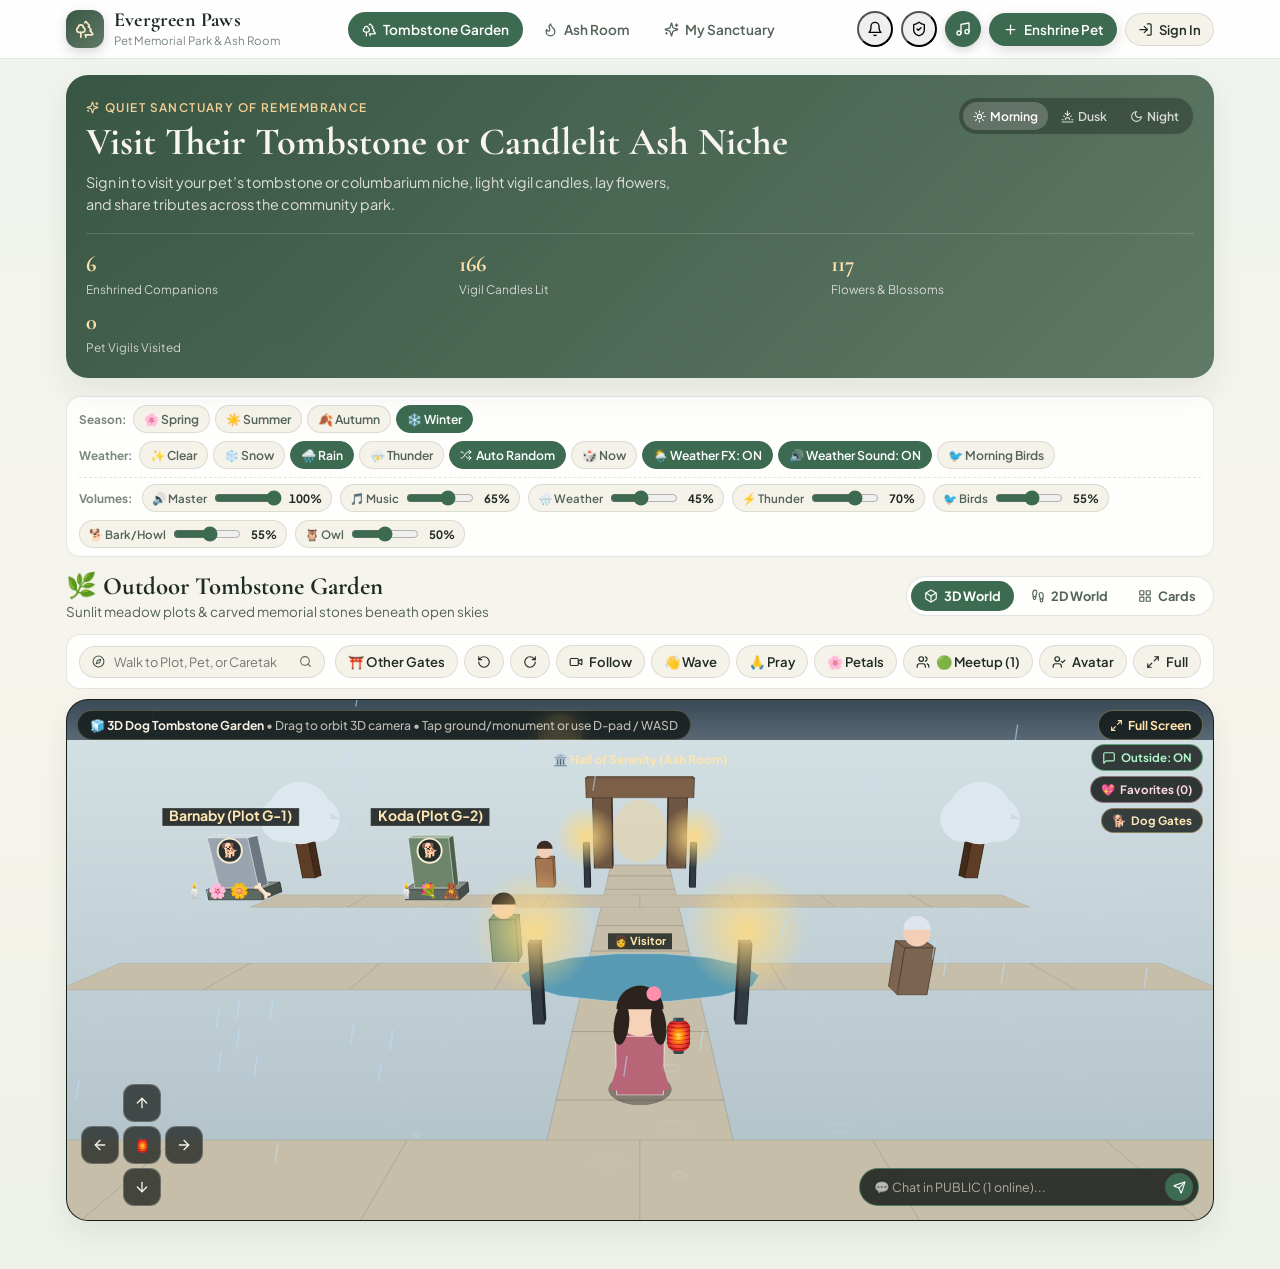
==== commit 3edbbfe5: "Deploy Favorites modal & read-only gate pill fix (index-DTuyTo8O.js)" ====
--- a/index.html
+++ b/index.html
@@ -17,8 +17,8 @@
       href="https://fonts.googleapis.com/css2?family=Cormorant+Garamond:ital,wght@0,500;0,600;0,700;1,500&family=Plus+Jakarta+Sans:wght@400;500;600;700&display=swap"
       rel="stylesheet"
     />
-    <script type="module" src="./assets/index-Dcv6v0h8.js"></script>
-    <link rel="stylesheet" href="./assets/index-BOHVGsRS.css">
+    <script type="module" src="./assets/index-DTuyTo8O.js"></script>
+    <link rel="stylesheet" href="./assets/index-Dwqnu_iu.css">
   </head>
   <body>
     <div id="root"></div>
--- a/assets/index-Dwqnu_iu.css
+++ b/assets/index-Dwqnu_iu.css
@@ -0,0 +1 @@
+:root{--font-serif: "Cormorant Garamond", Georgia, serif;--font-sans: "Plus Jakarta Sans", -apple-system, BlinkMacSystemFont, sans-serif;--radius-lg: 22px;--radius-md: 14px;--radius-sm: 10px}*{box-sizing:border-box}html,body{margin:0;padding:0;font-family:var(--font-sans);-webkit-font-smoothing:antialiased;overflow-x:hidden}button,input,textarea,select{font-family:inherit}.park-shell{min-height:100vh;position:relative;transition:background .5s ease,color .4s ease;padding-bottom:84px}.theme-morning{--bg-page: linear-gradient(180deg, #eef4ee 0%, #f7f4ec 55%, #eef2e8 100%);--bg-surface: rgba(255, 255, 255, .88);--bg-surface-strong: #ffffff;--bg-elevated: #f5f2ea;--bg-columbarium: linear-gradient(180deg, #2d241f 0%, #201915 100%);--text-primary: #1f2b24;--text-secondary: #536358;--text-muted: #7a887e;--border-soft: rgba(45, 70, 52, .13);--accent: #3d6b52;--accent-warm: #c2853c;--accent-soft: rgba(61, 107, 82, .12);--hero-bg: linear-gradient(135deg, rgba(45, 75, 58, .94), rgba(78, 108, 86, .9));--shadow-card: 0 12px 32px rgba(27, 45, 32, .08);--firefly-opacity: .25}.theme-dusk{--bg-page: linear-gradient(180deg, #2b2129 0%, #3a2a30 48%, #211d26 100%);--bg-surface: rgba(48, 37, 44, .88);--bg-surface-strong: #372a32;--bg-elevated: #42333b;--bg-columbarium: linear-gradient(180deg, #221714 0%, #150e0c 100%);--text-primary: #f8efe6;--text-secondary: #d7c3b8;--text-muted: #a69088;--border-soft: rgba(247, 198, 146, .18);--accent: #e5a05d;--accent-warm: #f3b56c;--accent-soft: rgba(229, 160, 93, .16);--hero-bg: linear-gradient(135deg, rgba(66, 39, 46, .95), rgba(114, 68, 59, .9));--shadow-card: 0 14px 36px rgba(10, 6, 8, .35);--firefly-opacity: .72}.theme-night{--bg-page: linear-gradient(180deg, #0d151d 0%, #131f26 52%, #0b1117 100%);--bg-surface: rgba(22, 33, 42, .88);--bg-surface-strong: #192630;--bg-elevated: #21313d;--bg-columbarium: linear-gradient(180deg, #161312 0%, #0d0b0a 100%);--text-primary: #eef4f7;--text-secondary: #b2c3ce;--text-muted: #7c919e;--border-soft: rgba(164, 206, 232, .15);--accent: #7ec4a7;--accent-warm: #f2be6b;--accent-soft: rgba(126, 196, 167, .14);--hero-bg: linear-gradient(135deg, rgba(16, 28, 36, .96), rgba(31, 52, 60, .92));--shadow-card: 0 16px 38px rgba(0, 0, 0, .45);--firefly-opacity: .95}.park-shell{background:var(--bg-page);color:var(--text-primary)}.ambient-layer{pointer-events:none;position:fixed;top:0;right:0;bottom:0;left:0;overflow:hidden;z-index:0;opacity:var(--firefly-opacity)}.firefly{position:absolute;width:6px;height:6px;border-radius:50%;background:radial-gradient(circle,#ffe49c,#ffe49c00 70%);box-shadow:0 0 12px 3px #ffd67a8c;animation:fireflyFloat 9s ease-in-out infinite}.firefly.f1{top:18%;left:12%;animation-delay:0s}.firefly.f2{top:34%;left:78%;animation-delay:1.8s}.firefly.f3{top:55%;left:26%;animation-delay:3.1s}.firefly.f4{top:72%;left:86%;animation-delay:4.5s}.firefly.f5{top:24%;left:52%;animation-delay:2.4s}.firefly.f6{top:82%;left:42%;animation-delay:5.7s}@keyframes fireflyFloat{0%,to{transform:translate(0) scale(.8);opacity:.35}50%{transform:translate(16px,-22px) scale(1.3);opacity:1}}@keyframes flameFlicker{0%,to{transform:scaleY(1) rotate(-2deg);opacity:.95}50%{transform:scaleY(1.12) rotate(2deg);opacity:1}}@keyframes smokeRise{0%{transform:translateY(0) translate(0) scale(.8);opacity:.65}50%{transform:translateY(-16px) translate(4px) scale(1.1);opacity:.4}to{transform:translateY(-32px) translate(-3px) scale(1.4);opacity:0}}@keyframes petalFall{0%{transform:translateY(-10px) rotate(0);opacity:0}20%{opacity:.85}to{transform:translateY(80px) rotate(120deg);opacity:0}}@keyframes bellRipple{0%{transform:scale(.95);opacity:.85}to{transform:scale(1.06);opacity:0}}.top-bar{position:sticky;top:0;z-index:30;backdrop-filter:blur(14px);-webkit-backdrop-filter:blur(14px);background:var(--bg-surface);border-bottom:1px solid var(--border-soft)}.top-bar-inner{max-width:1180px;margin:0 auto;padding:10px 16px;display:flex;align-items:center;justify-content:space-between;gap:10px}.brand-group{display:flex;align-items:center;gap:10px;min-width:0}.brand-crest{width:38px;height:38px;border-radius:12px;background:var(--hero-bg);color:#f9e8c8;display:grid;place-items:center;flex-shrink:0;box-shadow:0 4px 12px #00000029}.brand-title{font-family:var(--font-serif);font-size:1.25rem;font-weight:700;line-height:1.05;margin:0;letter-spacing:.01em}.brand-sub{font-size:.72rem;color:var(--text-muted);margin:2px 0 0}.top-actions{display:flex;align-items:center;gap:8px}.desktop-nav{display:none;gap:6px}@media (min-width: 860px){.desktop-nav{display:flex}.park-shell{padding-bottom:32px}}.nav-pill{border:1px solid transparent;background:transparent;color:var(--text-secondary);padding:8px 13px;border-radius:999px;font-size:.85rem;font-weight:600;display:inline-flex;align-items:center;gap:6px;cursor:pointer;transition:all .2s ease}.nav-pill:hover{background:var(--accent-soft);color:var(--text-primary)}.nav-pill.active{background:var(--accent);color:#fff}.btn-primary{background:var(--accent);color:#fff;border:none;border-radius:999px;padding:8px 14px;font-size:.84rem;font-weight:600;display:inline-flex;align-items:center;gap:6px;cursor:pointer;box-shadow:0 4px 14px #00000024;transition:transform .15s ease,opacity .2s ease}.btn-primary:hover{transform:translateY(-1px);opacity:.94}.btn-ghost{background:var(--bg-elevated);color:var(--text-primary);border:1px solid var(--border-soft);border-radius:999px;padding:7px 12px;font-size:.82rem;font-weight:600;display:inline-flex;align-items:center;gap:6px;cursor:pointer}.btn-ghost:hover{border-color:var(--accent)}.user-chip{display:inline-flex;align-items:center;gap:6px;background:var(--accent-soft);color:var(--text-primary);border:1px solid var(--border-soft);border-radius:999px;padding:5px 10px 5px 6px;font-size:.8rem;font-weight:600;cursor:pointer}.user-avatar-dot{width:24px;height:24px;border-radius:50%;background:var(--accent);color:#fff;display:grid;place-items:center;font-size:.72rem;font-weight:700}.main-content{position:relative;z-index:1;max-width:1180px;margin:0 auto;padding:16px}.hero-card{background:var(--hero-bg);color:#f8f5ef;border-radius:var(--radius-lg);padding:22px 20px;position:relative;overflow:hidden;box-shadow:var(--shadow-card);margin-bottom:18px}.hero-top{display:flex;flex-wrap:wrap;justify-content:space-between;align-items:flex-start;gap:14px}.hero-eyebrow{display:inline-flex;align-items:center;gap:6px;font-size:.74rem;text-transform:uppercase;letter-spacing:.12em;color:#f3cf94;font-weight:600;margin-bottom:6px}.hero-heading{font-family:var(--font-serif);font-size:clamp(1.7rem,4vw,2.4rem);font-weight:700;margin:0 0 8px;line-height:1.12}.hero-desc{margin:0;max-width:600px;font-size:.9rem;line-height:1.5;color:#f8f5efdb}.atmosphere-picker{display:inline-flex;background:#00000047;padding:4px;border-radius:999px;border:1px solid rgba(255,255,255,.14);gap:3px}.atm-btn{border:none;background:transparent;color:#ffffffc7;font-size:.76rem;font-weight:600;padding:6px 10px;border-radius:999px;cursor:pointer;display:inline-flex;align-items:center;gap:4px}.atm-btn.active{background:#fff3;color:#fff}.hero-stats{display:grid;grid-template-columns:repeat(3,minmax(0,1fr));gap:10px;margin-top:18px;padding-top:16px;border-top:1px solid rgba(255,255,255,.15)}.stat-item strong{display:block;font-family:var(--font-serif);font-size:1.4rem;color:#ffe2ad}.stat-item span{font-size:.74rem;color:#f8f5efc7}.controls-row{display:flex;flex-wrap:wrap;gap:10px;align-items:center;justify-content:space-between;margin-bottom:18px}.search-box{flex:1 1 230px;display:flex;align-items:center;gap:8px;background:var(--bg-surface-strong);border:1px solid var(--border-soft);border-radius:999px;padding:8px 14px;color:var(--text-muted)}.search-box input{border:none;outline:none;background:transparent;color:var(--text-primary);width:100%;font-size:.88rem}.species-chips{display:flex;gap:6px;overflow-x:auto;padding-bottom:2px}.chip{border:1px solid var(--border-soft);background:var(--bg-surface);color:var(--text-secondary);border-radius:999px;padding:6px 12px;font-size:.8rem;font-weight:600;cursor:pointer;white-space:nowrap}.chip.active{background:var(--accent);color:#fff;border-color:var(--accent)}.section-header{display:flex;align-items:center;justify-content:space-between;gap:12px;margin-bottom:14px}.section-title{font-family:var(--font-serif);font-size:1.55rem;font-weight:700;margin:0;display:flex;align-items:center;gap:8px}.section-subtitle{margin:2px 0 0;font-size:.84rem;color:var(--text-secondary)}.memorial-grid{display:grid;grid-template-columns:repeat(auto-fill,minmax(280px,1fr));gap:16px}.memorial-card{background:var(--bg-surface);border:1px solid var(--border-soft);border-radius:var(--radius-lg);overflow:hidden;box-shadow:var(--shadow-card);display:flex;flex-direction:column;transition:transform .2s ease,border-color .2s ease;cursor:pointer}.memorial-card:hover{transform:translateY(-3px);border-color:var(--accent)}.memorial-card.ash-card{background:var(--bg-columbarium);color:#f7efe4;border-color:#d4a85347}.memorial-card.ash-card .card-meta,.memorial-card.ash-card .card-epitaph{color:#f7efe4c7}.card-body{padding:14px 16px 16px;display:flex;flex-direction:column;gap:8px;flex:1}.card-top-row{display:flex;justify-content:space-between;align-items:flex-start;gap:8px}.card-pet-name{font-family:var(--font-serif);font-size:1.4rem;font-weight:700;margin:0;line-height:1.1}.card-meta{font-size:.78rem;color:var(--text-secondary);margin:3px 0 0}.location-badge{font-size:.72rem;font-weight:700;padding:4px 9px;border-radius:999px;background:var(--accent-soft);color:var(--accent);white-space:nowrap}.ash-card .location-badge{background:#d4a85333;color:#f3cf85}.owner-pill{display:inline-flex;align-items:center;gap:4px;font-size:.7rem;font-weight:700;padding:3px 8px;border-radius:999px;background:#c2853c33;color:#e4a853}.card-epitaph{font-family:var(--font-serif);font-style:italic;font-size:.98rem;line-height:1.38;color:var(--text-secondary);margin:2px 0;display:-webkit-box;-webkit-line-clamp:2;-webkit-box-orient:vertical;overflow:hidden}.card-footer{margin-top:auto;padding-top:10px;border-top:1px solid var(--border-soft);display:flex;justify-content:space-between;align-items:center;font-size:.78rem}.ash-card .card-footer{border-top-color:#ffffff1a}.ritual-counts{display:flex;gap:10px;color:var(--text-muted)}.ash-card .ritual-counts{color:#f7efe4b3}.visit-cta{font-weight:700;color:var(--accent);display:inline-flex;align-items:center;gap:4px}.ash-card .visit-cta{color:#f4c977}.monument-stage{position:relative;width:100%;overflow:hidden;display:flex;flex-direction:column;align-items:center;justify-content:flex-end}.monument-stage.compact{height:206px;padding:14px 12px 0}.monument-stage.full{height:300px;padding:20px 16px 0;border-radius:var(--radius-lg)}.stage-tombstone{background:linear-gradient(180deg,#87a796,#a5bea9 54%,#577856)}.theme-dusk .stage-tombstone{background:linear-gradient(180deg,#5c3f4a,#8e5f5a 55%,#374a38)}.theme-night .stage-tombstone{background:linear-gradient(180deg,#101e2b,#1d3240 58%,#1a3022)}.stage-stars{position:absolute;top:0;right:0;bottom:0;left:0;background-image:radial-gradient(1.5px 1.5px at 20% 22%,rgba(255,255,255,.8),transparent),radial-gradient(1.5px 1.5px at 74% 16%,rgba(255,240,195,.85),transparent),radial-gradient(1px 1px at 48% 12%,rgba(255,255,255,.7),transparent),radial-gradient(1.5px 1.5px at 85% 34%,rgba(255,255,255,.75),transparent);opacity:.65;pointer-events:none}.tombstone-stone{position:relative;z-index:2;width:148px;min-height:152px;padding:14px 12px 18px;display:flex;flex-direction:column;align-items:center;text-align:center;box-shadow:0 12px 24px #00000047;transition:transform .25s ease}.monument-stage.full .tombstone-stone{width:196px;min-height:214px;padding:18px 16px 22px}.stone-classic-granite{border-radius:74px 74px 8px 8px;background:linear-gradient(155deg,#cfd6dc,#98a2ac 55%,#737d87);border:2px solid rgba(255,255,255,.45);color:#1f2933}.stone-angel-wings{border-radius:84px 84px 10px 10px;background:linear-gradient(155deg,#fbf7ee,#e4dccb 65%,#cbc0aa);border:2px solid rgba(255,248,232,.8);color:#3a3126}.stone-rose-heart{border-radius:50% 50% 18px 18px/34% 34% 12px 12px;background:linear-gradient(155deg,#f9dfe5,#e5b2be 60%,#c68d9b);border:2px solid rgba(255,236,240,.75);color:#46232c}.stone-moss-celtic{border-radius:18px 18px 6px 6px;background:linear-gradient(155deg,#a7b8a3,#6f866d 60%,#4d624d);border:2px solid rgba(206,230,196,.48);color:#f2f7ef}.stone-portrait{width:56px;height:56px;border-radius:50%;object-fit:cover;border:3px solid rgba(255,255,255,.88);box-shadow:0 4px 10px #00000040;margin-bottom:6px}.monument-stage.full .stone-portrait{width:78px;height:78px;margin-bottom:10px}.stone-name{font-family:var(--font-serif);font-weight:700;font-size:1.05rem;line-height:1.05}.monument-stage.full .stone-name{font-size:1.35rem}.stone-years{font-size:.66rem;opacity:.82;margin-top:2px;letter-spacing:.04em}.meadow-base{position:relative;z-index:3;width:100%;height:32px;background:linear-gradient(180deg,#4b7049,#345233);border-top:2px solid rgba(173,214,152,.35);display:flex;align-items:center;justify-content:center;gap:8px;padding:0 12px}.monument-stage.full .meadow-base{height:44px;gap:12px}.stage-ash-room{background:radial-gradient(circle at 50% 18%,#ffce8047,#2b1f1a 52%,#17100e);box-shadow:inset 0 0 40px #000000a6}.niche-alcove{position:relative;z-index:2;width:82%;max-width:240px;height:168px;background:linear-gradient(180deg,#3c2b23,#241914);border:4px solid #72543f;border-bottom:none;border-radius:16px 16px 0 0;box-shadow:inset 0 16px 28px #ffc67029,0 12px 28px #00000080;display:flex;flex-direction:column;align-items:center;justify-content:flex-end;padding:10px 10px 8px}.monument-stage.full .niche-alcove{max-width:310px;height:242px;padding:14px 16px 10px}.niche-spotlight{position:absolute;top:0;left:50%;transform:translate(-50%);width:70%;height:75%;background:radial-gradient(ellipse at top,rgba(255,214,140,.34),transparent 72%);pointer-events:none}.niche-row{position:relative;z-index:2;display:flex;flex-direction:column;align-items:center;justify-content:center;gap:6px;width:100%}.niche-frame{width:54px;height:54px;border-radius:50%;padding:2.5px;background:linear-gradient(135deg,#f3d287,#8a6432);box-shadow:0 4px 12px #00000073}.monument-stage.full .niche-frame{width:78px;height:78px}.niche-frame img{width:100%;height:100%;object-fit:cover;border-radius:50%;display:block}.urn-svg{width:44px;height:60px;filter:drop-shadow(0 6px 10px rgba(0,0,0,.45))}.monument-stage.full .urn-svg{width:78px;height:112px}.niche-plaque{margin-top:6px;background:linear-gradient(90deg,#b88e46,#e5c37a,#b88e46);color:#291c0b;font-size:.68rem;font-weight:800;letter-spacing:.06em;padding:2px 10px;border-radius:4px;text-transform:uppercase}.niche-shelf{position:relative;z-index:3;width:100%;height:30px;background:linear-gradient(180deg,#5e4230,#3d2a1e);border-top:2px solid #967252;display:flex;align-items:center;justify-content:center;gap:10px}.monument-stage.full .niche-shelf{height:42px;gap:14px}.offering-token{position:relative;display:inline-flex;align-items:center;justify-content:center;font-size:1.05rem;filter:drop-shadow(0 2px 4px rgba(0,0,0,.4))}.monument-stage.full .offering-token{font-size:1.35rem}.candle-glow{position:relative}.candle-glow:before{content:"";position:absolute;top:-4px;left:50%;transform:translate(-50%);width:18px;height:18px;border-radius:50%;background:radial-gradient(circle,rgba(255,200,90,.85),transparent 70%);animation:flameFlicker 1.4s ease-in-out infinite;pointer-events:none}.incense-smoke:after{content:"〰";position:absolute;top:-14px;left:50%;font-size:.75rem;color:#ebf2f5b8;animation:smokeRise 2.8s ease-out infinite;pointer-events:none}.modal-backdrop{position:fixed;top:0;right:0;bottom:0;left:0;z-index:95;background:#080c0eb8;-webkit-backdrop-filter:blur(6px);backdrop-filter:blur(6px);display:flex;align-items:center;justify-content:center;padding:12px}.modal-panel{width:100%;max-width:720px;max-height:92vh;overflow-y:auto;background:var(--bg-surface-strong);color:var(--text-primary);border:1px solid var(--border-soft);border-radius:var(--radius-lg);box-shadow:0 24px 60px #00000073;padding:18px;position:relative}.modal-panel.narrow{max-width:460px}.modal-header{display:flex;justify-content:space-between;align-items:flex-start;gap:12px;margin-bottom:14px}.modal-close{width:34px;height:34px;border-radius:50%;border:1px solid var(--border-soft);background:var(--bg-elevated);color:var(--text-primary);display:grid;place-items:center;cursor:pointer;flex-shrink:0}.ritual-bar{display:grid;grid-template-columns:repeat(2,minmax(0,1fr));gap:8px;margin:14px 0}@media (min-width: 600px){.ritual-bar{grid-template-columns:repeat(4,minmax(0,1fr))}}.ritual-btn{border:1px solid var(--border-soft);background:var(--bg-elevated);color:var(--text-primary);border-radius:var(--radius-md);padding:10px 8px;font-size:.8rem;font-weight:600;display:flex;flex-direction:column;align-items:center;gap:4px;cursor:pointer;transition:all .15s ease}.ritual-btn:hover{border-color:var(--accent-warm);transform:translateY(-1px)}.ritual-btn.active{border-color:var(--accent);background:var(--accent-soft)}.picker-popover{background:var(--bg-elevated);border:1px solid var(--border-soft);border-radius:var(--radius-md);padding:10px;margin-bottom:12px;display:flex;flex-wrap:wrap;gap:8px}.picker-item{border:1px solid var(--border-soft);background:var(--bg-surface-strong);color:var(--text-primary);border-radius:999px;padding:6px 12px;font-size:.8rem;font-weight:600;cursor:pointer}.picker-item:hover{border-color:var(--accent)}.blessing-banner{background:var(--accent-soft);border:1px solid var(--accent);color:var(--text-primary);border-radius:var(--radius-md);padding:10px 12px;font-size:.85rem;font-weight:600;display:flex;align-items:center;gap:8px;margin-bottom:12px}.modal-tabs{display:flex;gap:6px;overflow-x:auto;border-bottom:1px solid var(--border-soft);padding-bottom:8px;margin-bottom:14px}.modal-tab{border:none;background:transparent;color:var(--text-secondary);font-size:.83rem;font-weight:600;padding:7px 12px;border-radius:999px;cursor:pointer;white-space:nowrap}.modal-tab.active{background:var(--accent);color:#fff}.trait-row{display:flex;flex-wrap:wrap;gap:6px;margin:8px 0 12px}.trait-tag{font-size:.74rem;font-weight:600;padding:4px 10px;border-radius:999px;background:var(--bg-elevated);border:1px solid var(--border-soft)}.log-list{display:flex;flex-direction:column;gap:8px}.log-item{background:var(--bg-elevated);border:1px solid var(--border-soft);border-radius:var(--radius-sm);padding:10px 12px;display:flex;justify-content:space-between;align-items:flex-start;gap:10px;font-size:.84rem}.memories-grid{display:grid;grid-template-columns:repeat(auto-fill,minmax(180px,1fr));gap:10px}.memory-card{background:var(--bg-elevated);border:1px solid var(--border-soft);border-radius:var(--radius-md);overflow:hidden}.memory-card img{width:100%;height:140px;object-fit:cover;display:block}.memory-caption{padding:8px 10px;font-size:.78rem;color:var(--text-secondary)}.form-grid{display:grid;gap:12px}.form-row-2{display:grid;grid-template-columns:1fr 1fr;gap:10px}@media (max-width: 520px){.form-row-2{grid-template-columns:1fr}}.field-label{display:block;font-size:.78rem;font-weight:700;color:var(--text-secondary);margin-bottom:5px}.input-control{width:100%;background:var(--bg-elevated);color:var(--text-primary);border:1px solid var(--border-soft);border-radius:var(--radius-sm);padding:9px 11px;font-size:.88rem;outline:none}.input-control:focus{border-color:var(--accent)}.style-grid{display:grid;grid-template-columns:repeat(2,minmax(0,1fr));gap:8px}.style-option{border:1px solid var(--border-soft);background:var(--bg-elevated);color:var(--text-primary);border-radius:var(--radius-sm);padding:9px 10px;text-align:left;cursor:pointer}.style-option.active{border-color:var(--accent);background:var(--accent-soft)}.preset-thumbs{display:flex;gap:8px;overflow-x:auto;padding:4px 0}.preset-thumb{width:56px;height:56px;border-radius:12px;overflow:hidden;border:2px solid transparent;padding:0;cursor:pointer;flex-shrink:0}.preset-thumb.active{border-color:var(--accent)}.preset-thumb img{width:100%;height:100%;object-fit:cover;display:block}.mobile-bottom-nav{position:fixed;bottom:0;left:0;right:0;z-index:40;background:var(--bg-surface-strong);border-top:1px solid var(--border-soft);display:grid;grid-template-columns:repeat(3,1fr);padding:6px 8px calc(6px + env(safe-area-inset-bottom))}@media (min-width: 860px){.mobile-bottom-nav{display:none}}.mobile-nav-btn{border:none;background:transparent;color:var(--text-muted);display:flex;flex-direction:column;align-items:center;gap:3px;font-size:.7rem;font-weight:700;padding:6px 4px;border-radius:12px;cursor:pointer}.mobile-nav-btn.active{color:var(--accent);background:var(--accent-soft)}.empty-state{background:var(--bg-surface);border:1px dashed var(--border-soft);border-radius:var(--radius-lg);padding:36px 20px;text-align:center;color:var(--text-secondary)}.view-mode-switch{display:inline-flex;background:var(--bg-surface);border:1px solid var(--border-soft);border-radius:999px;padding:4px;gap:4px}.view-mode-btn{border:none;background:transparent;color:var(--text-secondary);font-size:.8rem;font-weight:700;padding:7px 13px;border-radius:999px;cursor:pointer;display:inline-flex;align-items:center;gap:6px}.view-mode-btn.active{background:var(--accent);color:#fff}.world-container{display:flex;flex-direction:column;gap:10px}.world-hud-top{display:flex;flex-wrap:wrap;justify-content:space-between;align-items:center;gap:10px;background:var(--bg-surface);border:1px solid var(--border-soft);border-radius:var(--radius-md);padding:10px 12px}.world-quick-pets{display:flex;align-items:center;gap:6px;overflow-x:auto;max-width:100%;padding-bottom:2px}.quick-pets-label{display:inline-flex;align-items:center;gap:4px;font-size:.76rem;font-weight:700;color:var(--text-muted);white-space:nowrap}.quick-pet-chip{border:1px solid var(--border-soft);background:var(--bg-elevated);color:var(--text-primary);border-radius:999px;padding:5px 10px;font-size:.77rem;font-weight:600;display:inline-flex;align-items:center;gap:4px;cursor:pointer;white-space:nowrap}.quick-pet-chip.active{border-color:var(--accent-warm);background:var(--accent-soft)}.world-canvas-wrap{position:relative;border-radius:var(--radius-lg);overflow:hidden;border:1px solid var(--border-soft);box-shadow:var(--shadow-card);background:#141c18}.world-canvas{width:100%;height:520px;display:block;cursor:pointer;touch-action:none}@media (max-width: 600px){.world-canvas{height:450px}.world-hint-text{display:none}}.world-room-pill{position:absolute;top:10px;left:10px;right:10px;width:fit-content;max-width:calc(100% - 20px);background:#101614c7;-webkit-backdrop-filter:blur(8px);backdrop-filter:blur(8px);color:#f6efe2;border:1px solid rgba(255,226,170,.25);border-radius:999px;padding:6px 12px;font-size:.76rem;font-weight:700;pointer-events:none}.world-hint-text{font-weight:500;color:#f6efe2bd}.world-toast{position:absolute;top:48px;left:50%;transform:translate(-50%);background:#18241eeb;color:#ffe3a8;border:1px solid rgba(255,214,130,.45);border-radius:999px;padding:6px 14px;font-size:.8rem;font-weight:600;display:inline-flex;align-items:center;gap:6px;pointer-events:none;z-index:10}.world-portal-prompt{position:absolute;bottom:62px;left:50%;transform:translate(-50%);z-index:18}.world-dpad{position:absolute;bottom:14px;left:14px;display:grid;grid-template-columns:repeat(3,38px);grid-template-rows:repeat(3,38px);gap:4px;z-index:12;user-select:none;-webkit-user-select:none}.dpad-btn{width:38px;height:38px;border-radius:11px;border:1px solid rgba(255,255,255,.22);background:#121816b8;-webkit-backdrop-filter:blur(6px);backdrop-filter:blur(6px);color:#f8f2e6;display:grid;place-items:center;cursor:pointer;padding:0;touch-action:manipulation}.dpad-btn:active{background:var(--accent);transform:scale(.95)}.dpad-btn.center{font-size:.95rem}.world-proximity-card{position:absolute;bottom:14px;right:14px;left:148px;max-width:520px;margin-left:auto;background:#141b19eb;-webkit-backdrop-filter:blur(10px);backdrop-filter:blur(10px);color:#f6efe4;border:1px solid rgba(255,216,138,.45);border-radius:16px;padding:10px 12px;display:flex;gap:10px;align-items:center;box-shadow:0 12px 28px #00000073;z-index:15}@media (max-width: 640px){.world-proximity-card{left:10px;right:10px;bottom:144px}}.proximity-pet-photo{width:54px;height:54px;border-radius:12px;object-fit:cover;border:2px solid rgba(255,216,138,.6);flex-shrink:0}.proximity-info{flex:1;min-width:0}.proximity-title-row{display:flex;align-items:center;justify-content:space-between;gap:6px}.proximity-epitaph{margin:3px 0 8px;font-family:var(--font-serif);font-style:italic;font-size:.88rem;color:#f6efe4d1;white-space:nowrap;overflow:hidden;text-overflow:ellipsis}.proximity-actions{display:flex;flex-wrap:wrap;gap:6px}.proximity-actions .btn-ghost{background:#ffffff1a;color:#f8f2e6;border-color:#fff3;padding:5px 9px;font-size:.74rem}.proximity-actions .btn-primary{padding:5px 11px;font-size:.75rem}.world-avatar-drawer{position:absolute;top:12px;right:12px;width:min(310px,calc(100% - 24px));background:var(--bg-surface-strong);color:var(--text-primary);border:1px solid var(--border-soft);border-radius:16px;padding:12px 14px;box-shadow:var(--shadow-card);z-index:20}.world-container.is-fullscreen{position:fixed;top:0;right:0;bottom:0;left:0;z-index:55;background:#0e1512;padding:0;margin:0;width:100vw;height:100dvh;display:flex;flex-direction:column;gap:0}.world-container.is-fullscreen .world-hud-top{border-radius:0;border-left:none;border-right:none;border-top:none;background:#101614f0;color:#f6efe2}.world-container.is-fullscreen .world-hud-top .btn-ghost{background:#ffffff14;color:#f6efe2;border-color:#ffffff2e}.world-container.is-fullscreen .world-canvas-wrap{flex:1;border-radius:0;border:none;height:100%}.world-container.is-fullscreen .world-canvas{height:100%!important}.world-fs-floating-btn{position:absolute;top:10px;right:10px;z-index:14;border:1px solid rgba(255,226,170,.35);background:#101614cc;-webkit-backdrop-filter:blur(8px);backdrop-filter:blur(8px);color:#ffe5ad;border-radius:999px;padding:6px 11px;font-size:.76rem;font-weight:700;display:inline-flex;align-items:center;gap:5px;cursor:pointer}.world-fs-floating-btn:hover{background:#202e28eb}.world-outside-chat-btn{position:absolute;top:44px;right:10px;z-index:14;border:1px solid rgba(255,255,255,.24);background:#101614d1;-webkit-backdrop-filter:blur(8px);backdrop-filter:blur(8px);color:#e6efe8;border-radius:999px;padding:5px 10px;font-size:.72rem;font-weight:700;display:inline-flex;align-items:center;gap:5px;cursor:pointer}.world-outside-chat-btn.is-on{border-color:#82f5af8c;color:#aef5c8}.world-outside-chat-btn.is-off{border-color:#f078788c;color:#f4b2b2}.world-favorites-btn{position:absolute;top:76px;right:10px;z-index:14;border:1px solid rgba(255,190,215,.45);background:#101614d6;-webkit-backdrop-filter:blur(8px);backdrop-filter:blur(8px);color:#ffd7e6;border-radius:999px;padding:5px 10px;font-size:.72rem;font-weight:700;display:inline-flex;align-items:center;gap:5px;cursor:pointer}.world-favorites-btn.active{background:#b84a76e6;border-color:#ffd57e;color:#fff}.world-gate-readonly-pill{position:absolute;top:108px;right:10px;z-index:14;border:1px solid rgba(255,213,126,.4);background:#101614cc;-webkit-backdrop-filter:blur(8px);backdrop-filter:blur(8px);color:#ffe7b8;border-radius:999px;padding:4px 10px;font-size:.72rem;font-weight:700;display:inline-flex;align-items:center;gap:5px;pointer-events:auto;cursor:default;-webkit-user-select:none;user-select:none}.world-chat-preview-3rows{position:absolute;bottom:54px;left:146px;right:14px;max-width:340px;margin-left:auto;display:flex;flex-direction:column;gap:3px;background:#0e1412ad;-webkit-backdrop-filter:blur(6px);backdrop-filter:blur(6px);border:1px solid rgba(255,255,255,.14);border-radius:11px;padding:6px 9px;z-index:12;pointer-events:none}.world-chat-preview-row{font-size:.72rem;line-height:1.3;color:#f4f1ea;overflow:hidden;text-overflow:ellipsis;white-space:nowrap}@keyframes inviteBlinkPulse{0%,to{border-color:#ffd57ef2;box-shadow:0 0 14px #ffd57e73;background:#1a241ef0}50%{border-color:#82f5aff2;box-shadow:0 0 18px #82f5af8c;background:#263022f5}}.world-group-invite-banner{position:absolute;top:84px;left:10px;z-index:16;width:min(270px,calc(100% - 20px));padding:9px 11px;border-radius:12px;border:2px solid rgba(255,213,126,.9);color:#fff8eb;-webkit-backdrop-filter:blur(8px);backdrop-filter:blur(8px);animation:inviteBlinkPulse 1.15s ease-in-out infinite;display:flex;flex-direction:column;gap:6px}.notif-bell-btn.has-invite{border-color:#ffd57e;animation:inviteBlinkPulse 1.2s ease-in-out infinite}.world-nearby-note{position:absolute;bottom:62px;left:50%;transform:translate(-50%);z-index:14;border:1.5px solid #ffd57e;background:#121a18eb;-webkit-backdrop-filter:blur(8px);backdrop-filter:blur(8px);color:#fff3d6;border-radius:999px;padding:7px 14px 7px 8px;display:inline-flex;align-items:center;gap:8px;font-size:.8rem;font-weight:700;cursor:pointer;box-shadow:0 8px 24px #00000073;max-width:calc(100% - 170px);animation:notePulse 2.2s ease-in-out infinite}@media (max-width: 640px){.world-nearby-note{left:auto;right:10px;bottom:60px;transform:none;max-width:calc(100% - 150px)}}@keyframes notePulse{0%,to{box-shadow:0 0 #ffd57e73,0 8px 24px #00000073}50%{box-shadow:0 0 0 6px #ffd57e00,0 8px 24px #00000073}}.world-nearby-note img{width:26px;height:26px;border-radius:50%;object-fit:cover;border:1.5px solid #ffd57e;flex-shrink:0}.world-nearby-note span{white-space:nowrap;overflow:hidden;text-overflow:ellipsis}.world-proximity-card{align-items:flex-start;padding:12px 36px 12px 12px}.vigil-close-btn{position:absolute;top:8px;right:8px;width:26px;height:26px;border-radius:50%;border:1px solid rgba(255,255,255,.22);background:#ffffff1a;color:#f8f2e6;display:grid;place-items:center;cursor:pointer}.vigil-close-btn:hover{background:#ffffff38}.vigil-latest-msg{background:#ffffff14;border-left:2.5px solid #ffd57e;border-radius:0 8px 8px 0;padding:5px 8px;font-size:.75rem;color:#f8f2e6e6;margin-bottom:7px;line-height:1.35}.vigil-message-form{display:flex;gap:6px;margin-bottom:8px}.vigil-message-form input{flex:1;min-width:0;background:#ffffff1a;color:#fff;border:1px solid rgba(255,255,255,.22);border-radius:999px;padding:6px 11px;font-size:.76rem;outline:none}.vigil-message-form input::placeholder{color:#f8f2e699}.vigil-message-form input:focus{border-color:#ffd57e}.message-popup-backdrop{position:fixed;top:0;right:0;bottom:0;left:0;z-index:80;background:#080c0eb8;-webkit-backdrop-filter:blur(6px);backdrop-filter:blur(6px);display:flex;align-items:center;justify-content:center;padding:14px}.message-popup-box{width:100%;max-width:440px;background:var(--bg-surface-strong);color:var(--text-primary);border:1px solid var(--border-soft);border-radius:var(--radius-lg);padding:16px;box-shadow:0 24px 60px #0000008c}.emoticon-bar{display:flex;flex-wrap:wrap;gap:6px;background:var(--bg-elevated);border:1px solid var(--border-soft);border-radius:var(--radius-md);padding:8px;margin-bottom:10px}.emoticon-btn{border:1px solid transparent;background:var(--bg-surface);border-radius:10px;padding:5px 8px;font-size:1.15rem;line-height:1;cursor:pointer;transition:transform .12s ease,border-color .15s ease}.emoticon-btn:hover{transform:scale(1.12);border-color:var(--accent)}.message-textarea{white-space:pre-wrap;overflow-wrap:break-word;word-break:break-word;resize:vertical;line-height:1.5;min-height:96px}.env-weather-bar{display:flex;flex-wrap:wrap;align-items:center;justify-content:space-between;gap:8px;background:var(--bg-surface);border:1px solid var(--border-soft);border-radius:var(--radius-md);padding:8px 12px;margin-bottom:14px}.env-group{display:flex;flex-wrap:wrap;align-items:center;gap:5px}.env-label{font-size:.74rem;font-weight:700;color:var(--text-muted);margin-right:2px}.env-pill{border:1px solid var(--border-soft);background:var(--bg-elevated);color:var(--text-secondary);border-radius:999px;padding:5px 10px;font-size:.76rem;font-weight:600;cursor:pointer;display:inline-flex;align-items:center;gap:4px}.env-pill.active{background:var(--accent);color:#fff;border-color:var(--accent)}.volume-mixer-row{width:100%;display:flex;flex-wrap:wrap;align-items:center;gap:8px;padding-top:6px;border-top:1px dashed var(--border-soft)}.volume-slider-item{display:inline-flex;align-items:center;gap:5px;background:var(--bg-elevated);border:1px solid var(--border-soft);border-radius:999px;padding:3px 9px;font-size:.72rem;color:var(--text-secondary)}.volume-slider-item input[type=range]{width:68px;accent-color:var(--accent);cursor:pointer}.volume-slider-label{font-weight:600;white-space:nowrap}.volume-slider-pct{min-width:29px;text-align:right;font-variant-numeric:tabular-nums;font-weight:700;color:var(--text-primary)}.armtip-notif{background:#783e12f0;border:1.5px solid #ffd57e;color:#fff6dc;border-radius:12px;padding:8px 12px;font-size:.78rem;font-weight:700;line-height:1.35;margin-bottom:8px;box-shadow:0 6px 18px #00000059;animation:armtipPop .22s ease-out}@keyframes armtipPop{0%{transform:translateY(4px) scale(.97);opacity:0}to{transform:translateY(0) scale(1);opacity:1}}.btn-given-today{opacity:.78;border-color:#ffd57e73!important}.top-music-btn{width:36px;height:36px;border-radius:50%;padding:0;display:inline-flex;align-items:center;justify-content:center;flex-shrink:0;cursor:pointer;transition:all .2s ease}.top-music-btn.is-on{background:var(--accent);color:#fff;border:1px solid var(--accent);box-shadow:0 3px 10px #00000029}.top-music-btn.is-off{background:var(--bg-elevated);color:var(--text-muted);border:1px solid var(--border-soft)}.music-icon-wrap{position:relative;display:inline-flex;align-items:center;justify-content:center;width:18px;height:18px}.music-slash{position:absolute;width:20px;height:2.2px;background:#e05252;border-radius:2px;transform:rotate(-45deg);box-shadow:0 0 0 1.5px var(--bg-elevated);pointer-events:none}.notif-bell-btn{position:relative}.notif-badge{position:absolute;top:-4px;right:-4px;min-width:17px;height:17px;padding:0 4px;border-radius:999px;background:#e05252;color:#fff;font-size:.65rem;font-weight:800;display:grid;place-items:center;border:1.5px solid var(--bg-surface)}@media (max-width: 600px){.top-bar-inner{padding:8px 12px;gap:8px}.brand-crest{width:32px;height:32px;border-radius:10px}.brand-title{font-size:1.08rem}.brand-sub{display:none}.top-actions{gap:6px;flex-shrink:0}.top-actions .btn-primary,.top-actions .btn-ghost{padding:6px 10px;font-size:.78rem}}.btn-ghost.active{background:var(--accent);color:#fff;border-color:var(--accent)}.world-chat-bar{position:absolute;bottom:14px;left:146px;right:14px;max-width:340px;margin-left:auto;display:flex;align-items:center;gap:6px;background:#101614d1;-webkit-backdrop-filter:blur(8px);backdrop-filter:blur(8px);border:1px solid rgba(130,245,175,.35);border-radius:999px;padding:4px 5px 4px 12px;z-index:13}.world-chat-bar input{flex:1;min-width:0;border:none;outline:none;background:transparent;color:#fff;font-size:.78rem}.world-chat-bar input::placeholder{color:#f6efe2a6}.world-chat-send{width:28px;height:28px;border-radius:50%;border:none;background:var(--accent);color:#fff;display:grid;place-items:center;cursor:pointer;flex-shrink:0}.mp-drawer{position:absolute;top:12px;right:12px;width:min(330px,calc(100% - 24px));max-height:calc(100% - 24px);overflow-y:auto;background:var(--bg-surface-strong);color:var(--text-primary);border:1px solid var(--border-soft);border-radius:16px;padding:12px 14px;box-shadow:var(--shadow-card);z-index:22}.mp-status-badge{font-size:.7rem;font-weight:700;padding:2px 8px;border-radius:999px;background:var(--bg-elevated);border:1px solid var(--border-soft)}.mp-status-badge.is-live{border-color:#6ee7a373}.mp-inline-form{display:flex;gap:5px;align-items:center}.mp-visitors-list{display:flex;flex-direction:column;gap:5px;max-height:120px;overflow-y:auto}.mp-visitor-row{display:flex;align-items:center;justify-content:space-between;gap:8px;background:var(--bg-elevated);border:1px solid var(--border-soft);border-radius:10px;padding:5px 8px;font-size:.78rem}.mp-visitor-row.is-self{border-color:#6ee7a366}.mp-cloak-dot{width:10px;height:10px;border-radius:50%;flex-shrink:0;border:1px solid rgba(255,255,255,.5)}.mp-room-tag{font-size:.7rem;color:var(--text-secondary)}.mp-chat-feed{background:var(--bg-elevated);border:1px solid var(--border-soft);border-radius:10px;padding:7px 9px;max-height:110px;overflow-y:auto;display:flex;flex-direction:column;gap:4px}.mp-chat-line{font-size:.76rem;line-height:1.35;word-break:break-word}.walk-search-wrap{position:relative;flex:1 1 240px;max-width:340px}.walk-search-box{display:flex;align-items:center;gap:7px;background:var(--bg-elevated);border:1px solid var(--border-soft);border-radius:999px;padding:6px 12px;color:var(--text-primary)}.walk-search-box input{border:none;outline:none;background:transparent;color:var(--text-primary);font-size:.8rem;width:100%;min-width:0}.walk-search-dropdown{position:absolute;top:calc(100% + 6px);left:0;right:0;background:var(--bg-surface-strong);border:1px solid var(--border-soft);border-radius:14px;box-shadow:var(--shadow-card);max-height:240px;overflow-y:auto;z-index:40;padding:6px;display:flex;flex-direction:column;gap:4px}.walk-search-item{border:1px solid transparent;background:var(--bg-elevated);color:var(--text-primary);border-radius:10px;padding:7px 10px;text-align:left;cursor:pointer;display:flex;flex-direction:column;gap:2px}.walk-search-item:hover,.walk-search-item.active{border-color:var(--accent)}.walk-search-main{display:flex;align-items:center;gap:6px;font-size:.82rem}.walk-search-code{margin-left:auto;font-size:.72rem;font-weight:700;color:var(--accent)}.walk-search-sub{font-size:.72rem;color:var(--text-muted)}.walk-search-empty{padding:10px;text-align:center;font-size:.78rem;color:var(--text-muted)}
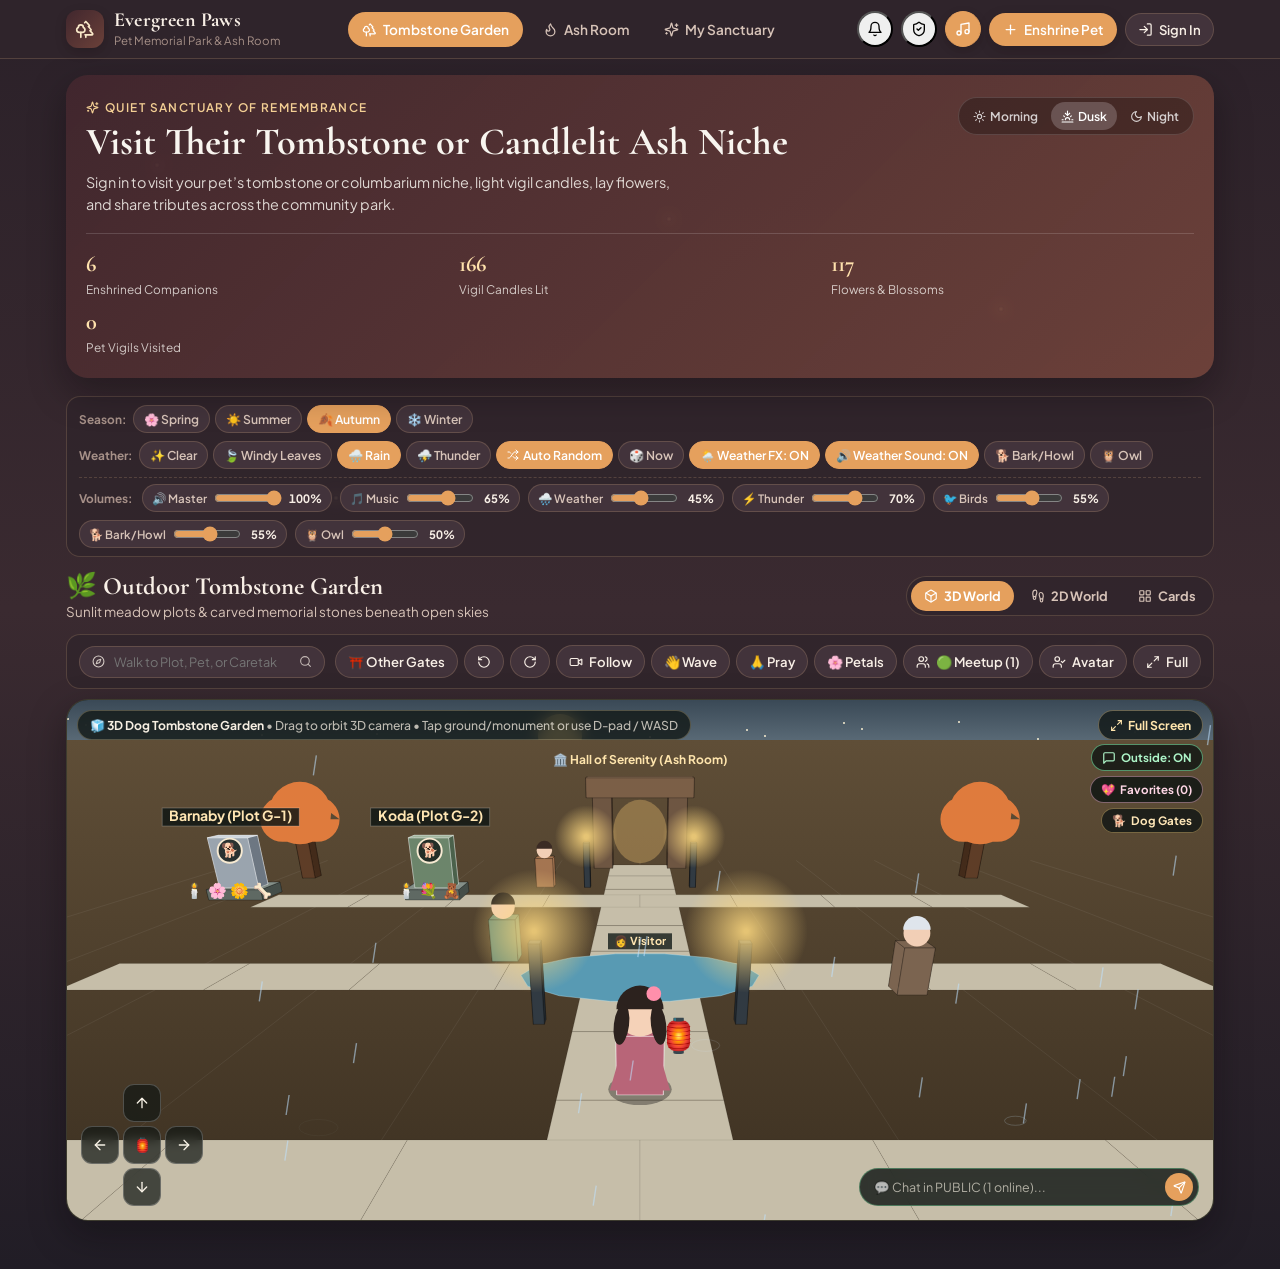
==== commit 3fc9ac93: "Deploy APK-only joystick, no-flash tap, fullscreen & icon-only HUD (index-54EBbLGE.js)" ====
--- a/index.html
+++ b/index.html
@@ -4,7 +4,7 @@
     <meta charset="UTF-8" />
     <meta
       name="viewport"
-      content="width=device-width, initial-scale=1.0, maximum-scale=1.0, user-scalable=no"
+      content="width=device-width, initial-scale=1.0, maximum-scale=1.0, user-scalable=no, viewport-fit=cover"
     />
     <meta name="theme-color" content="#1e2a24" />
     <meta http-equiv="Cache-Control" content="no-cache, no-store, must-revalidate" />
@@ -17,8 +17,8 @@
       href="https://fonts.googleapis.com/css2?family=Cormorant+Garamond:ital,wght@0,500;0,600;0,700;1,500&family=Plus+Jakarta+Sans:wght@400;500;600;700&display=swap"
       rel="stylesheet"
     />
-    <script type="module" src="./assets/index-DTuyTo8O.js"></script>
-    <link rel="stylesheet" href="./assets/index-Dwqnu_iu.css">
+    <script type="module" src="./assets/index-54EBbLGE.js"></script>
+    <link rel="stylesheet" href="./assets/index-BqIGiKe_.css">
   </head>
   <body>
     <div id="root"></div>
--- a/assets/index-BqIGiKe_.css
+++ b/assets/index-BqIGiKe_.css
@@ -0,0 +1 @@
+:root{--font-serif: "Cormorant Garamond", Georgia, serif;--font-sans: "Plus Jakarta Sans", -apple-system, BlinkMacSystemFont, sans-serif;--radius-lg: 22px;--radius-md: 14px;--radius-sm: 10px}*{box-sizing:border-box}html,body{margin:0;padding:0;font-family:var(--font-sans);-webkit-font-smoothing:antialiased;overflow-x:hidden}button,input,textarea,select{font-family:inherit}.park-shell{min-height:100vh;position:relative;transition:background .5s ease,color .4s ease;padding-bottom:84px}.theme-morning{--bg-page: linear-gradient(180deg, #eef4ee 0%, #f7f4ec 55%, #eef2e8 100%);--bg-surface: rgba(255, 255, 255, .88);--bg-surface-strong: #ffffff;--bg-elevated: #f5f2ea;--bg-columbarium: linear-gradient(180deg, #2d241f 0%, #201915 100%);--text-primary: #1f2b24;--text-secondary: #536358;--text-muted: #7a887e;--border-soft: rgba(45, 70, 52, .13);--accent: #3d6b52;--accent-warm: #c2853c;--accent-soft: rgba(61, 107, 82, .12);--hero-bg: linear-gradient(135deg, rgba(45, 75, 58, .94), rgba(78, 108, 86, .9));--shadow-card: 0 12px 32px rgba(27, 45, 32, .08);--firefly-opacity: .25}.theme-dusk{--bg-page: linear-gradient(180deg, #2b2129 0%, #3a2a30 48%, #211d26 100%);--bg-surface: rgba(48, 37, 44, .88);--bg-surface-strong: #372a32;--bg-elevated: #42333b;--bg-columbarium: linear-gradient(180deg, #221714 0%, #150e0c 100%);--text-primary: #f8efe6;--text-secondary: #d7c3b8;--text-muted: #a69088;--border-soft: rgba(247, 198, 146, .18);--accent: #e5a05d;--accent-warm: #f3b56c;--accent-soft: rgba(229, 160, 93, .16);--hero-bg: linear-gradient(135deg, rgba(66, 39, 46, .95), rgba(114, 68, 59, .9));--shadow-card: 0 14px 36px rgba(10, 6, 8, .35);--firefly-opacity: .72}.theme-night{--bg-page: linear-gradient(180deg, #0d151d 0%, #131f26 52%, #0b1117 100%);--bg-surface: rgba(22, 33, 42, .88);--bg-surface-strong: #192630;--bg-elevated: #21313d;--bg-columbarium: linear-gradient(180deg, #161312 0%, #0d0b0a 100%);--text-primary: #eef4f7;--text-secondary: #b2c3ce;--text-muted: #7c919e;--border-soft: rgba(164, 206, 232, .15);--accent: #7ec4a7;--accent-warm: #f2be6b;--accent-soft: rgba(126, 196, 167, .14);--hero-bg: linear-gradient(135deg, rgba(16, 28, 36, .96), rgba(31, 52, 60, .92));--shadow-card: 0 16px 38px rgba(0, 0, 0, .45);--firefly-opacity: .95}.park-shell{background:var(--bg-page);color:var(--text-primary)}.ambient-layer{pointer-events:none;position:fixed;top:0;right:0;bottom:0;left:0;overflow:hidden;z-index:0;opacity:var(--firefly-opacity)}.firefly{position:absolute;width:6px;height:6px;border-radius:50%;background:radial-gradient(circle,#ffe49c,#ffe49c00 70%);box-shadow:0 0 12px 3px #ffd67a8c;animation:fireflyFloat 9s ease-in-out infinite}.firefly.f1{top:18%;left:12%;animation-delay:0s}.firefly.f2{top:34%;left:78%;animation-delay:1.8s}.firefly.f3{top:55%;left:26%;animation-delay:3.1s}.firefly.f4{top:72%;left:86%;animation-delay:4.5s}.firefly.f5{top:24%;left:52%;animation-delay:2.4s}.firefly.f6{top:82%;left:42%;animation-delay:5.7s}@keyframes fireflyFloat{0%,to{transform:translate(0) scale(.8);opacity:.35}50%{transform:translate(16px,-22px) scale(1.3);opacity:1}}@keyframes flameFlicker{0%,to{transform:scaleY(1) rotate(-2deg);opacity:.95}50%{transform:scaleY(1.12) rotate(2deg);opacity:1}}@keyframes smokeRise{0%{transform:translateY(0) translate(0) scale(.8);opacity:.65}50%{transform:translateY(-16px) translate(4px) scale(1.1);opacity:.4}to{transform:translateY(-32px) translate(-3px) scale(1.4);opacity:0}}@keyframes petalFall{0%{transform:translateY(-10px) rotate(0);opacity:0}20%{opacity:.85}to{transform:translateY(80px) rotate(120deg);opacity:0}}@keyframes bellRipple{0%{transform:scale(.95);opacity:.85}to{transform:scale(1.06);opacity:0}}.top-bar{position:sticky;top:0;z-index:30;backdrop-filter:blur(14px);-webkit-backdrop-filter:blur(14px);background:var(--bg-surface);border-bottom:1px solid var(--border-soft)}.top-bar-inner{max-width:1180px;margin:0 auto;padding:10px 16px;display:flex;align-items:center;justify-content:space-between;gap:10px}.brand-group{display:flex;align-items:center;gap:10px;min-width:0}.brand-crest{width:38px;height:38px;border-radius:12px;background:var(--hero-bg);color:#f9e8c8;display:grid;place-items:center;flex-shrink:0;box-shadow:0 4px 12px #00000029}.brand-title{font-family:var(--font-serif);font-size:1.25rem;font-weight:700;line-height:1.05;margin:0;letter-spacing:.01em}.brand-sub{font-size:.72rem;color:var(--text-muted);margin:2px 0 0}.top-actions{display:flex;align-items:center;gap:8px}.desktop-nav{display:none;gap:6px}@media (min-width: 860px){.desktop-nav{display:flex}.park-shell{padding-bottom:32px}}.nav-pill{border:1px solid transparent;background:transparent;color:var(--text-secondary);padding:8px 13px;border-radius:999px;font-size:.85rem;font-weight:600;display:inline-flex;align-items:center;gap:6px;cursor:pointer;transition:all .2s ease}.nav-pill:hover{background:var(--accent-soft);color:var(--text-primary)}.nav-pill.active{background:var(--accent);color:#fff}.btn-primary{background:var(--accent);color:#fff;border:none;border-radius:999px;padding:8px 14px;font-size:.84rem;font-weight:600;display:inline-flex;align-items:center;gap:6px;cursor:pointer;box-shadow:0 4px 14px #00000024;transition:transform .15s ease,opacity .2s ease}.btn-primary:hover{transform:translateY(-1px);opacity:.94}.btn-ghost{background:var(--bg-elevated);color:var(--text-primary);border:1px solid var(--border-soft);border-radius:999px;padding:7px 12px;font-size:.82rem;font-weight:600;display:inline-flex;align-items:center;gap:6px;cursor:pointer}.btn-ghost:hover{border-color:var(--accent)}.user-chip{display:inline-flex;align-items:center;gap:6px;background:var(--accent-soft);color:var(--text-primary);border:1px solid var(--border-soft);border-radius:999px;padding:5px 10px 5px 6px;font-size:.8rem;font-weight:600;cursor:pointer}.user-avatar-dot{width:24px;height:24px;border-radius:50%;background:var(--accent);color:#fff;display:grid;place-items:center;font-size:.72rem;font-weight:700}.main-content{position:relative;z-index:1;max-width:1180px;margin:0 auto;padding:16px}.hero-card{background:var(--hero-bg);color:#f8f5ef;border-radius:var(--radius-lg);padding:22px 20px;position:relative;overflow:hidden;box-shadow:var(--shadow-card);margin-bottom:18px}.hero-top{display:flex;flex-wrap:wrap;justify-content:space-between;align-items:flex-start;gap:14px}.hero-eyebrow{display:inline-flex;align-items:center;gap:6px;font-size:.74rem;text-transform:uppercase;letter-spacing:.12em;color:#f3cf94;font-weight:600;margin-bottom:6px}.hero-heading{font-family:var(--font-serif);font-size:clamp(1.7rem,4vw,2.4rem);font-weight:700;margin:0 0 8px;line-height:1.12}.hero-desc{margin:0;max-width:600px;font-size:.9rem;line-height:1.5;color:#f8f5efdb}.atmosphere-picker{display:inline-flex;background:#00000047;padding:4px;border-radius:999px;border:1px solid rgba(255,255,255,.14);gap:3px}.atm-btn{border:none;background:transparent;color:#ffffffc7;font-size:.76rem;font-weight:600;padding:6px 10px;border-radius:999px;cursor:pointer;display:inline-flex;align-items:center;gap:4px}.atm-btn.active{background:#fff3;color:#fff}.hero-stats{display:grid;grid-template-columns:repeat(3,minmax(0,1fr));gap:10px;margin-top:18px;padding-top:16px;border-top:1px solid rgba(255,255,255,.15)}.stat-item strong{display:block;font-family:var(--font-serif);font-size:1.4rem;color:#ffe2ad}.stat-item span{font-size:.74rem;color:#f8f5efc7}.controls-row{display:flex;flex-wrap:wrap;gap:10px;align-items:center;justify-content:space-between;margin-bottom:18px}.search-box{flex:1 1 230px;display:flex;align-items:center;gap:8px;background:var(--bg-surface-strong);border:1px solid var(--border-soft);border-radius:999px;padding:8px 14px;color:var(--text-muted)}.search-box input{border:none;outline:none;background:transparent;color:var(--text-primary);width:100%;font-size:.88rem}.species-chips{display:flex;gap:6px;overflow-x:auto;padding-bottom:2px}.chip{border:1px solid var(--border-soft);background:var(--bg-surface);color:var(--text-secondary);border-radius:999px;padding:6px 12px;font-size:.8rem;font-weight:600;cursor:pointer;white-space:nowrap}.chip.active{background:var(--accent);color:#fff;border-color:var(--accent)}.section-header{display:flex;align-items:center;justify-content:space-between;gap:12px;margin-bottom:14px}.section-title{font-family:var(--font-serif);font-size:1.55rem;font-weight:700;margin:0;display:flex;align-items:center;gap:8px}.section-subtitle{margin:2px 0 0;font-size:.84rem;color:var(--text-secondary)}.memorial-grid{display:grid;grid-template-columns:repeat(auto-fill,minmax(280px,1fr));gap:16px}.memorial-card{background:var(--bg-surface);border:1px solid var(--border-soft);border-radius:var(--radius-lg);overflow:hidden;box-shadow:var(--shadow-card);display:flex;flex-direction:column;transition:transform .2s ease,border-color .2s ease;cursor:pointer}.memorial-card:hover{transform:translateY(-3px);border-color:var(--accent)}.memorial-card.ash-card{background:var(--bg-columbarium);color:#f7efe4;border-color:#d4a85347}.memorial-card.ash-card .card-meta,.memorial-card.ash-card .card-epitaph{color:#f7efe4c7}.card-body{padding:14px 16px 16px;display:flex;flex-direction:column;gap:8px;flex:1}.card-top-row{display:flex;justify-content:space-between;align-items:flex-start;gap:8px}.card-pet-name{font-family:var(--font-serif);font-size:1.4rem;font-weight:700;margin:0;line-height:1.1}.card-meta{font-size:.78rem;color:var(--text-secondary);margin:3px 0 0}.location-badge{font-size:.72rem;font-weight:700;padding:4px 9px;border-radius:999px;background:var(--accent-soft);color:var(--accent);white-space:nowrap}.ash-card .location-badge{background:#d4a85333;color:#f3cf85}.owner-pill{display:inline-flex;align-items:center;gap:4px;font-size:.7rem;font-weight:700;padding:3px 8px;border-radius:999px;background:#c2853c33;color:#e4a853}.card-epitaph{font-family:var(--font-serif);font-style:italic;font-size:.98rem;line-height:1.38;color:var(--text-secondary);margin:2px 0;display:-webkit-box;-webkit-line-clamp:2;-webkit-box-orient:vertical;overflow:hidden}.card-footer{margin-top:auto;padding-top:10px;border-top:1px solid var(--border-soft);display:flex;justify-content:space-between;align-items:center;font-size:.78rem}.ash-card .card-footer{border-top-color:#ffffff1a}.ritual-counts{display:flex;gap:10px;color:var(--text-muted)}.ash-card .ritual-counts{color:#f7efe4b3}.visit-cta{font-weight:700;color:var(--accent);display:inline-flex;align-items:center;gap:4px}.ash-card .visit-cta{color:#f4c977}.monument-stage{position:relative;width:100%;overflow:hidden;display:flex;flex-direction:column;align-items:center;justify-content:flex-end}.monument-stage.compact{height:206px;padding:14px 12px 0}.monument-stage.full{height:300px;padding:20px 16px 0;border-radius:var(--radius-lg)}.stage-tombstone{background:linear-gradient(180deg,#87a796,#a5bea9 54%,#577856)}.theme-dusk .stage-tombstone{background:linear-gradient(180deg,#5c3f4a,#8e5f5a 55%,#374a38)}.theme-night .stage-tombstone{background:linear-gradient(180deg,#101e2b,#1d3240 58%,#1a3022)}.stage-stars{position:absolute;top:0;right:0;bottom:0;left:0;background-image:radial-gradient(1.5px 1.5px at 20% 22%,rgba(255,255,255,.8),transparent),radial-gradient(1.5px 1.5px at 74% 16%,rgba(255,240,195,.85),transparent),radial-gradient(1px 1px at 48% 12%,rgba(255,255,255,.7),transparent),radial-gradient(1.5px 1.5px at 85% 34%,rgba(255,255,255,.75),transparent);opacity:.65;pointer-events:none}.tombstone-stone{position:relative;z-index:2;width:148px;min-height:152px;padding:14px 12px 18px;display:flex;flex-direction:column;align-items:center;text-align:center;box-shadow:0 12px 24px #00000047;transition:transform .25s ease}.monument-stage.full .tombstone-stone{width:196px;min-height:214px;padding:18px 16px 22px}.stone-classic-granite{border-radius:74px 74px 8px 8px;background:linear-gradient(155deg,#cfd6dc,#98a2ac 55%,#737d87);border:2px solid rgba(255,255,255,.45);color:#1f2933}.stone-angel-wings{border-radius:84px 84px 10px 10px;background:linear-gradient(155deg,#fbf7ee,#e4dccb 65%,#cbc0aa);border:2px solid rgba(255,248,232,.8);color:#3a3126}.stone-rose-heart{border-radius:50% 50% 18px 18px/34% 34% 12px 12px;background:linear-gradient(155deg,#f9dfe5,#e5b2be 60%,#c68d9b);border:2px solid rgba(255,236,240,.75);color:#46232c}.stone-moss-celtic{border-radius:18px 18px 6px 6px;background:linear-gradient(155deg,#a7b8a3,#6f866d 60%,#4d624d);border:2px solid rgba(206,230,196,.48);color:#f2f7ef}.stone-portrait{width:56px;height:56px;border-radius:50%;object-fit:cover;border:3px solid rgba(255,255,255,.88);box-shadow:0 4px 10px #00000040;margin-bottom:6px}.monument-stage.full .stone-portrait{width:78px;height:78px;margin-bottom:10px}.stone-name{font-family:var(--font-serif);font-weight:700;font-size:1.05rem;line-height:1.05}.monument-stage.full .stone-name{font-size:1.35rem}.stone-years{font-size:.66rem;opacity:.82;margin-top:2px;letter-spacing:.04em}.meadow-base{position:relative;z-index:3;width:100%;height:32px;background:linear-gradient(180deg,#4b7049,#345233);border-top:2px solid rgba(173,214,152,.35);display:flex;align-items:center;justify-content:center;gap:8px;padding:0 12px}.monument-stage.full .meadow-base{height:44px;gap:12px}.stage-ash-room{background:radial-gradient(circle at 50% 18%,#ffce8047,#2b1f1a 52%,#17100e);box-shadow:inset 0 0 40px #000000a6}.niche-alcove{position:relative;z-index:2;width:82%;max-width:240px;height:168px;background:linear-gradient(180deg,#3c2b23,#241914);border:4px solid #72543f;border-bottom:none;border-radius:16px 16px 0 0;box-shadow:inset 0 16px 28px #ffc67029,0 12px 28px #00000080;display:flex;flex-direction:column;align-items:center;justify-content:flex-end;padding:10px 10px 8px}.monument-stage.full .niche-alcove{max-width:310px;height:242px;padding:14px 16px 10px}.niche-spotlight{position:absolute;top:0;left:50%;transform:translate(-50%);width:70%;height:75%;background:radial-gradient(ellipse at top,rgba(255,214,140,.34),transparent 72%);pointer-events:none}.niche-row{position:relative;z-index:2;display:flex;flex-direction:column;align-items:center;justify-content:center;gap:6px;width:100%}.niche-frame{width:54px;height:54px;border-radius:50%;padding:2.5px;background:linear-gradient(135deg,#f3d287,#8a6432);box-shadow:0 4px 12px #00000073}.monument-stage.full .niche-frame{width:78px;height:78px}.niche-frame img{width:100%;height:100%;object-fit:cover;border-radius:50%;display:block}.urn-svg{width:44px;height:60px;filter:drop-shadow(0 6px 10px rgba(0,0,0,.45))}.monument-stage.full .urn-svg{width:78px;height:112px}.niche-plaque{margin-top:6px;background:linear-gradient(90deg,#b88e46,#e5c37a,#b88e46);color:#291c0b;font-size:.68rem;font-weight:800;letter-spacing:.06em;padding:2px 10px;border-radius:4px;text-transform:uppercase}.niche-shelf{position:relative;z-index:3;width:100%;height:30px;background:linear-gradient(180deg,#5e4230,#3d2a1e);border-top:2px solid #967252;display:flex;align-items:center;justify-content:center;gap:10px}.monument-stage.full .niche-shelf{height:42px;gap:14px}.offering-token{position:relative;display:inline-flex;align-items:center;justify-content:center;font-size:1.05rem;filter:drop-shadow(0 2px 4px rgba(0,0,0,.4))}.monument-stage.full .offering-token{font-size:1.35rem}.candle-glow{position:relative}.candle-glow:before{content:"";position:absolute;top:-4px;left:50%;transform:translate(-50%);width:18px;height:18px;border-radius:50%;background:radial-gradient(circle,rgba(255,200,90,.85),transparent 70%);animation:flameFlicker 1.4s ease-in-out infinite;pointer-events:none}.incense-smoke:after{content:"〰";position:absolute;top:-14px;left:50%;font-size:.75rem;color:#ebf2f5b8;animation:smokeRise 2.8s ease-out infinite;pointer-events:none}.modal-backdrop{position:fixed;top:0;right:0;bottom:0;left:0;z-index:95;background:#080c0eb8;-webkit-backdrop-filter:blur(6px);backdrop-filter:blur(6px);display:flex;align-items:center;justify-content:center;padding:12px}.modal-panel{width:100%;max-width:720px;max-height:92vh;overflow-y:auto;background:var(--bg-surface-strong);color:var(--text-primary);border:1px solid var(--border-soft);border-radius:var(--radius-lg);box-shadow:0 24px 60px #00000073;padding:18px;position:relative}.modal-panel.narrow{max-width:460px}.modal-header{display:flex;justify-content:space-between;align-items:flex-start;gap:12px;margin-bottom:14px}.modal-close{width:34px;height:34px;border-radius:50%;border:1px solid var(--border-soft);background:var(--bg-elevated);color:var(--text-primary);display:grid;place-items:center;cursor:pointer;flex-shrink:0}.ritual-bar{display:grid;grid-template-columns:repeat(2,minmax(0,1fr));gap:8px;margin:14px 0}@media (min-width: 600px){.ritual-bar{grid-template-columns:repeat(4,minmax(0,1fr))}}.ritual-btn{border:1px solid var(--border-soft);background:var(--bg-elevated);color:var(--text-primary);border-radius:var(--radius-md);padding:10px 8px;font-size:.8rem;font-weight:600;display:flex;flex-direction:column;align-items:center;gap:4px;cursor:pointer;transition:all .15s ease}.ritual-btn:hover{border-color:var(--accent-warm);transform:translateY(-1px)}.ritual-btn.active{border-color:var(--accent);background:var(--accent-soft)}.picker-popover{background:var(--bg-elevated);border:1px solid var(--border-soft);border-radius:var(--radius-md);padding:10px;margin-bottom:12px;display:flex;flex-wrap:wrap;gap:8px}.picker-item{border:1px solid var(--border-soft);background:var(--bg-surface-strong);color:var(--text-primary);border-radius:999px;padding:6px 12px;font-size:.8rem;font-weight:600;cursor:pointer}.picker-item:hover{border-color:var(--accent)}.blessing-banner{background:var(--accent-soft);border:1px solid var(--accent);color:var(--text-primary);border-radius:var(--radius-md);padding:10px 12px;font-size:.85rem;font-weight:600;display:flex;align-items:center;gap:8px;margin-bottom:12px}.modal-tabs{display:flex;gap:6px;overflow-x:auto;border-bottom:1px solid var(--border-soft);padding-bottom:8px;margin-bottom:14px}.modal-tab{border:none;background:transparent;color:var(--text-secondary);font-size:.83rem;font-weight:600;padding:7px 12px;border-radius:999px;cursor:pointer;white-space:nowrap}.modal-tab.active{background:var(--accent);color:#fff}.trait-row{display:flex;flex-wrap:wrap;gap:6px;margin:8px 0 12px}.trait-tag{font-size:.74rem;font-weight:600;padding:4px 10px;border-radius:999px;background:var(--bg-elevated);border:1px solid var(--border-soft)}.log-list{display:flex;flex-direction:column;gap:8px}.log-item{background:var(--bg-elevated);border:1px solid var(--border-soft);border-radius:var(--radius-sm);padding:10px 12px;display:flex;justify-content:space-between;align-items:flex-start;gap:10px;font-size:.84rem}.memories-grid{display:grid;grid-template-columns:repeat(auto-fill,minmax(180px,1fr));gap:10px}.memory-card{background:var(--bg-elevated);border:1px solid var(--border-soft);border-radius:var(--radius-md);overflow:hidden}.memory-card img{width:100%;height:140px;object-fit:cover;display:block}.memory-caption{padding:8px 10px;font-size:.78rem;color:var(--text-secondary)}.form-grid{display:grid;gap:12px}.form-row-2{display:grid;grid-template-columns:1fr 1fr;gap:10px}@media (max-width: 520px){.form-row-2{grid-template-columns:1fr}}.field-label{display:block;font-size:.78rem;font-weight:700;color:var(--text-secondary);margin-bottom:5px}.input-control{width:100%;background:var(--bg-elevated);color:var(--text-primary);border:1px solid var(--border-soft);border-radius:var(--radius-sm);padding:9px 11px;font-size:.88rem;outline:none}.input-control:focus{border-color:var(--accent)}.style-grid{display:grid;grid-template-columns:repeat(2,minmax(0,1fr));gap:8px}.style-option{border:1px solid var(--border-soft);background:var(--bg-elevated);color:var(--text-primary);border-radius:var(--radius-sm);padding:9px 10px;text-align:left;cursor:pointer}.style-option.active{border-color:var(--accent);background:var(--accent-soft)}.preset-thumbs{display:flex;gap:8px;overflow-x:auto;padding:4px 0}.preset-thumb{width:56px;height:56px;border-radius:12px;overflow:hidden;border:2px solid transparent;padding:0;cursor:pointer;flex-shrink:0}.preset-thumb.active{border-color:var(--accent)}.preset-thumb img{width:100%;height:100%;object-fit:cover;display:block}.mobile-bottom-nav{position:fixed;bottom:0;left:0;right:0;z-index:40;background:var(--bg-surface-strong);border-top:1px solid var(--border-soft);display:grid;grid-template-columns:repeat(3,1fr);padding:6px 8px calc(6px + env(safe-area-inset-bottom))}@media (min-width: 860px){.mobile-bottom-nav{display:none}}.mobile-nav-btn{border:none;background:transparent;color:var(--text-muted);display:flex;flex-direction:column;align-items:center;gap:3px;font-size:.7rem;font-weight:700;padding:6px 4px;border-radius:12px;cursor:pointer}.mobile-nav-btn.active{color:var(--accent);background:var(--accent-soft)}.empty-state{background:var(--bg-surface);border:1px dashed var(--border-soft);border-radius:var(--radius-lg);padding:36px 20px;text-align:center;color:var(--text-secondary)}.view-mode-switch{display:inline-flex;background:var(--bg-surface);border:1px solid var(--border-soft);border-radius:999px;padding:4px;gap:4px}.view-mode-btn{border:none;background:transparent;color:var(--text-secondary);font-size:.8rem;font-weight:700;padding:7px 13px;border-radius:999px;cursor:pointer;display:inline-flex;align-items:center;gap:6px}.view-mode-btn.active{background:var(--accent);color:#fff}.world-container{display:flex;flex-direction:column;gap:10px}.world-hud-top{display:flex;flex-wrap:wrap;justify-content:space-between;align-items:center;gap:10px;background:var(--bg-surface);border:1px solid var(--border-soft);border-radius:var(--radius-md);padding:10px 12px}.world-quick-pets{display:flex;align-items:center;gap:6px;overflow-x:auto;max-width:100%;padding-bottom:2px}.quick-pets-label{display:inline-flex;align-items:center;gap:4px;font-size:.76rem;font-weight:700;color:var(--text-muted);white-space:nowrap}.quick-pet-chip{border:1px solid var(--border-soft);background:var(--bg-elevated);color:var(--text-primary);border-radius:999px;padding:5px 10px;font-size:.77rem;font-weight:600;display:inline-flex;align-items:center;gap:4px;cursor:pointer;white-space:nowrap}.quick-pet-chip.active{border-color:var(--accent-warm);background:var(--accent-soft)}.world-canvas-wrap{position:relative;border-radius:var(--radius-lg);overflow:hidden;border:1px solid var(--border-soft);box-shadow:var(--shadow-card);background:#141c18}.world-canvas{width:100%;height:520px;display:block;cursor:pointer;touch-action:none}@media (max-width: 600px){.world-canvas{height:450px}.world-hint-text{display:none}}.world-room-pill{position:absolute;top:10px;left:10px;right:10px;width:fit-content;max-width:calc(100% - 20px);background:#101614c7;-webkit-backdrop-filter:blur(8px);backdrop-filter:blur(8px);color:#f6efe2;border:1px solid rgba(255,226,170,.25);border-radius:999px;padding:6px 12px;font-size:.76rem;font-weight:700;pointer-events:none}.world-hint-text{font-weight:500;color:#f6efe2bd}.world-toast{position:absolute;top:48px;left:50%;transform:translate(-50%);background:#18241eeb;color:#ffe3a8;border:1px solid rgba(255,214,130,.45);border-radius:999px;padding:6px 14px;font-size:.8rem;font-weight:600;display:inline-flex;align-items:center;gap:6px;pointer-events:none;z-index:10}.world-portal-prompt{position:absolute;bottom:62px;left:50%;transform:translate(-50%);z-index:18}.world-dpad{position:absolute;bottom:14px;left:14px;display:grid;grid-template-columns:repeat(3,38px);grid-template-rows:repeat(3,38px);gap:4px;z-index:12;user-select:none;-webkit-user-select:none}.dpad-btn{width:38px;height:38px;border-radius:11px;border:1px solid rgba(255,255,255,.22);background:#121816b8;-webkit-backdrop-filter:blur(6px);backdrop-filter:blur(6px);color:#f8f2e6;display:grid;place-items:center;cursor:pointer;padding:0;touch-action:manipulation}.dpad-btn:active{background:var(--accent);transform:scale(.95)}.dpad-btn.center{font-size:.95rem}.world-proximity-card{position:absolute;bottom:14px;right:14px;left:148px;max-width:520px;margin-left:auto;background:#141b19eb;-webkit-backdrop-filter:blur(10px);backdrop-filter:blur(10px);color:#f6efe4;border:1px solid rgba(255,216,138,.45);border-radius:16px;padding:10px 12px;display:flex;gap:10px;align-items:center;box-shadow:0 12px 28px #00000073;z-index:15}@media (max-width: 640px){.world-proximity-card{left:10px;right:10px;bottom:144px}}.proximity-pet-photo{width:54px;height:54px;border-radius:12px;object-fit:cover;border:2px solid rgba(255,216,138,.6);flex-shrink:0}.proximity-info{flex:1;min-width:0}.proximity-title-row{display:flex;align-items:center;justify-content:space-between;gap:6px}.proximity-epitaph{margin:3px 0 8px;font-family:var(--font-serif);font-style:italic;font-size:.88rem;color:#f6efe4d1;white-space:nowrap;overflow:hidden;text-overflow:ellipsis}.proximity-actions{display:flex;flex-wrap:wrap;gap:6px}.proximity-actions .btn-ghost{background:#ffffff1a;color:#f8f2e6;border-color:#fff3;padding:5px 9px;font-size:.74rem}.proximity-actions .btn-primary{padding:5px 11px;font-size:.75rem}.world-avatar-drawer{position:absolute;top:12px;right:12px;width:min(310px,calc(100% - 24px));background:var(--bg-surface-strong);color:var(--text-primary);border:1px solid var(--border-soft);border-radius:16px;padding:12px 14px;box-shadow:var(--shadow-card);z-index:20}.world-container.is-fullscreen{position:fixed;top:0;right:0;bottom:0;left:0;z-index:55;background:#0e1512;padding:0;margin:0;width:100vw;height:100dvh;display:flex;flex-direction:column;gap:0}.world-container.is-fullscreen .world-hud-top{border-radius:0;border-left:none;border-right:none;border-top:none;background:#101614f0;color:#f6efe2}.world-container.is-fullscreen .world-hud-top .btn-ghost{background:#ffffff14;color:#f6efe2;border-color:#ffffff2e}.world-container.is-fullscreen .world-canvas-wrap{flex:1;border-radius:0;border:none;height:100%}.world-container.is-fullscreen .world-canvas{height:100%!important}.world-fs-floating-btn{position:absolute;top:10px;right:10px;z-index:14;border:1px solid rgba(255,226,170,.35);background:#101614cc;-webkit-backdrop-filter:blur(8px);backdrop-filter:blur(8px);color:#ffe5ad;border-radius:999px;padding:6px 11px;font-size:.76rem;font-weight:700;display:inline-flex;align-items:center;gap:5px;cursor:pointer}.world-fs-floating-btn:hover{background:#202e28eb}.world-outside-chat-btn{position:absolute;top:44px;right:10px;z-index:14;border:1px solid rgba(255,255,255,.24);background:#101614d1;-webkit-backdrop-filter:blur(8px);backdrop-filter:blur(8px);color:#e6efe8;border-radius:999px;padding:5px 10px;font-size:.72rem;font-weight:700;display:inline-flex;align-items:center;gap:5px;cursor:pointer}.world-outside-chat-btn.is-on{border-color:#82f5af8c;color:#aef5c8}.world-outside-chat-btn.is-off{border-color:#f078788c;color:#f4b2b2}.world-favorites-btn{position:absolute;top:76px;right:10px;z-index:14;border:1px solid rgba(255,190,215,.45);background:#101614d6;-webkit-backdrop-filter:blur(8px);backdrop-filter:blur(8px);color:#ffd7e6;border-radius:999px;padding:5px 10px;font-size:.72rem;font-weight:700;display:inline-flex;align-items:center;gap:5px;cursor:pointer}.world-favorites-btn.active{background:#b84a76e6;border-color:#ffd57e;color:#fff}.world-gate-readonly-pill{position:absolute;top:108px;right:10px;z-index:14;border:1px solid rgba(255,213,126,.4);background:#101614cc;-webkit-backdrop-filter:blur(8px);backdrop-filter:blur(8px);color:#ffe7b8;border-radius:999px;padding:4px 10px;font-size:.72rem;font-weight:700;display:inline-flex;align-items:center;gap:5px;pointer-events:auto;cursor:default;-webkit-user-select:none;user-select:none}.world-chat-preview-3rows{position:absolute;bottom:54px;left:146px;right:14px;max-width:340px;margin-left:auto;display:flex;flex-direction:column;gap:3px;background:#0e1412ad;-webkit-backdrop-filter:blur(6px);backdrop-filter:blur(6px);border:1px solid rgba(255,255,255,.14);border-radius:11px;padding:6px 9px;z-index:12;pointer-events:none}.world-chat-preview-row{font-size:.72rem;line-height:1.3;color:#f4f1ea;overflow:hidden;text-overflow:ellipsis;white-space:nowrap}@keyframes inviteBlinkPulse{0%,to{border-color:#ffd57ef2;box-shadow:0 0 14px #ffd57e73;background:#1a241ef0}50%{border-color:#82f5aff2;box-shadow:0 0 18px #82f5af8c;background:#263022f5}}.world-group-invite-banner{position:absolute;top:84px;left:10px;z-index:16;width:min(270px,calc(100% - 20px));padding:9px 11px;border-radius:12px;border:2px solid rgba(255,213,126,.9);color:#fff8eb;-webkit-backdrop-filter:blur(8px);backdrop-filter:blur(8px);animation:inviteBlinkPulse 1.15s ease-in-out infinite;display:flex;flex-direction:column;gap:6px}.notif-bell-btn.has-invite{border-color:#ffd57e;animation:inviteBlinkPulse 1.2s ease-in-out infinite}.world-nearby-note{position:absolute;bottom:62px;left:50%;transform:translate(-50%);z-index:14;border:1.5px solid #ffd57e;background:#121a18eb;-webkit-backdrop-filter:blur(8px);backdrop-filter:blur(8px);color:#fff3d6;border-radius:999px;padding:7px 14px 7px 8px;display:inline-flex;align-items:center;gap:8px;font-size:.8rem;font-weight:700;cursor:pointer;box-shadow:0 8px 24px #00000073;max-width:calc(100% - 170px);animation:notePulse 2.2s ease-in-out infinite}@media (max-width: 640px){.world-nearby-note{left:auto;right:10px;bottom:60px;transform:none;max-width:calc(100% - 150px)}}@keyframes notePulse{0%,to{box-shadow:0 0 #ffd57e73,0 8px 24px #00000073}50%{box-shadow:0 0 0 6px #ffd57e00,0 8px 24px #00000073}}.world-nearby-note img{width:26px;height:26px;border-radius:50%;object-fit:cover;border:1.5px solid #ffd57e;flex-shrink:0}.world-nearby-note span{white-space:nowrap;overflow:hidden;text-overflow:ellipsis}.world-proximity-card{align-items:flex-start;padding:12px 36px 12px 12px}.vigil-close-btn{position:absolute;top:8px;right:8px;width:26px;height:26px;border-radius:50%;border:1px solid rgba(255,255,255,.22);background:#ffffff1a;color:#f8f2e6;display:grid;place-items:center;cursor:pointer}.vigil-close-btn:hover{background:#ffffff38}.vigil-latest-msg{background:#ffffff14;border-left:2.5px solid #ffd57e;border-radius:0 8px 8px 0;padding:5px 8px;font-size:.75rem;color:#f8f2e6e6;margin-bottom:7px;line-height:1.35}.vigil-message-form{display:flex;gap:6px;margin-bottom:8px}.vigil-message-form input{flex:1;min-width:0;background:#ffffff1a;color:#fff;border:1px solid rgba(255,255,255,.22);border-radius:999px;padding:6px 11px;font-size:.76rem;outline:none}.vigil-message-form input::placeholder{color:#f8f2e699}.vigil-message-form input:focus{border-color:#ffd57e}.message-popup-backdrop{position:fixed;top:0;right:0;bottom:0;left:0;z-index:80;background:#080c0eb8;-webkit-backdrop-filter:blur(6px);backdrop-filter:blur(6px);display:flex;align-items:center;justify-content:center;padding:14px}.message-popup-box{width:100%;max-width:440px;background:var(--bg-surface-strong);color:var(--text-primary);border:1px solid var(--border-soft);border-radius:var(--radius-lg);padding:16px;box-shadow:0 24px 60px #0000008c}.emoticon-bar{display:flex;flex-wrap:wrap;gap:6px;background:var(--bg-elevated);border:1px solid var(--border-soft);border-radius:var(--radius-md);padding:8px;margin-bottom:10px}.emoticon-btn{border:1px solid transparent;background:var(--bg-surface);border-radius:10px;padding:5px 8px;font-size:1.15rem;line-height:1;cursor:pointer;transition:transform .12s ease,border-color .15s ease}.emoticon-btn:hover{transform:scale(1.12);border-color:var(--accent)}.message-textarea{white-space:pre-wrap;overflow-wrap:break-word;word-break:break-word;resize:vertical;line-height:1.5;min-height:96px}.env-weather-bar{display:flex;flex-wrap:wrap;align-items:center;justify-content:space-between;gap:8px;background:var(--bg-surface);border:1px solid var(--border-soft);border-radius:var(--radius-md);padding:8px 12px;margin-bottom:14px}.env-group{display:flex;flex-wrap:wrap;align-items:center;gap:5px}.env-label{font-size:.74rem;font-weight:700;color:var(--text-muted);margin-right:2px}.env-pill{border:1px solid var(--border-soft);background:var(--bg-elevated);color:var(--text-secondary);border-radius:999px;padding:5px 10px;font-size:.76rem;font-weight:600;cursor:pointer;display:inline-flex;align-items:center;gap:4px}.env-pill.active{background:var(--accent);color:#fff;border-color:var(--accent)}.volume-mixer-row{width:100%;display:flex;flex-wrap:wrap;align-items:center;gap:8px;padding-top:6px;border-top:1px dashed var(--border-soft)}.volume-slider-item{display:inline-flex;align-items:center;gap:5px;background:var(--bg-elevated);border:1px solid var(--border-soft);border-radius:999px;padding:3px 9px;font-size:.72rem;color:var(--text-secondary)}.volume-slider-item input[type=range]{width:68px;accent-color:var(--accent);cursor:pointer}.volume-slider-label{font-weight:600;white-space:nowrap}.volume-slider-pct{min-width:29px;text-align:right;font-variant-numeric:tabular-nums;font-weight:700;color:var(--text-primary)}.armtip-notif{background:#783e12f0;border:1.5px solid #ffd57e;color:#fff6dc;border-radius:12px;padding:8px 12px;font-size:.78rem;font-weight:700;line-height:1.35;margin-bottom:8px;box-shadow:0 6px 18px #00000059;animation:armtipPop .22s ease-out}@keyframes armtipPop{0%{transform:translateY(4px) scale(.97);opacity:0}to{transform:translateY(0) scale(1);opacity:1}}.btn-given-today{opacity:.78;border-color:#ffd57e73!important}.top-music-btn{width:36px;height:36px;border-radius:50%;padding:0;display:inline-flex;align-items:center;justify-content:center;flex-shrink:0;cursor:pointer;transition:all .2s ease}.top-music-btn.is-on{background:var(--accent);color:#fff;border:1px solid var(--accent);box-shadow:0 3px 10px #00000029}.top-music-btn.is-off{background:var(--bg-elevated);color:var(--text-muted);border:1px solid var(--border-soft)}.music-icon-wrap{position:relative;display:inline-flex;align-items:center;justify-content:center;width:18px;height:18px}.music-slash{position:absolute;width:20px;height:2.2px;background:#e05252;border-radius:2px;transform:rotate(-45deg);box-shadow:0 0 0 1.5px var(--bg-elevated);pointer-events:none}.notif-bell-btn{position:relative}.notif-badge{position:absolute;top:-4px;right:-4px;min-width:17px;height:17px;padding:0 4px;border-radius:999px;background:#e05252;color:#fff;font-size:.65rem;font-weight:800;display:grid;place-items:center;border:1.5px solid var(--bg-surface)}@media (max-width: 600px){.top-bar-inner{padding:8px 12px;gap:8px}.brand-crest{width:32px;height:32px;border-radius:10px}.brand-title{font-size:1.08rem}.brand-sub{display:none}.top-actions{gap:6px;flex-shrink:0}.top-actions .btn-primary,.top-actions .btn-ghost{padding:6px 10px;font-size:.78rem}}.btn-ghost.active{background:var(--accent);color:#fff;border-color:var(--accent)}.world-chat-bar{position:absolute;bottom:14px;left:146px;right:14px;max-width:340px;margin-left:auto;display:flex;align-items:center;gap:6px;background:#101614d1;-webkit-backdrop-filter:blur(8px);backdrop-filter:blur(8px);border:1px solid rgba(130,245,175,.35);border-radius:999px;padding:4px 5px 4px 12px;z-index:13}.world-chat-bar input{flex:1;min-width:0;border:none;outline:none;background:transparent;color:#fff;font-size:.78rem}.world-chat-bar input::placeholder{color:#f6efe2a6}.world-chat-send{width:28px;height:28px;border-radius:50%;border:none;background:var(--accent);color:#fff;display:grid;place-items:center;cursor:pointer;flex-shrink:0}.mp-drawer{position:absolute;top:12px;right:12px;width:min(330px,calc(100% - 24px));max-height:calc(100% - 24px);overflow-y:auto;background:var(--bg-surface-strong);color:var(--text-primary);border:1px solid var(--border-soft);border-radius:16px;padding:12px 14px;box-shadow:var(--shadow-card);z-index:22}.mp-status-badge{font-size:.7rem;font-weight:700;padding:2px 8px;border-radius:999px;background:var(--bg-elevated);border:1px solid var(--border-soft)}.mp-status-badge.is-live{border-color:#6ee7a373}.mp-inline-form{display:flex;gap:5px;align-items:center}.mp-visitors-list{display:flex;flex-direction:column;gap:5px;max-height:120px;overflow-y:auto}.mp-visitor-row{display:flex;align-items:center;justify-content:space-between;gap:8px;background:var(--bg-elevated);border:1px solid var(--border-soft);border-radius:10px;padding:5px 8px;font-size:.78rem}.mp-visitor-row.is-self{border-color:#6ee7a366}.mp-cloak-dot{width:10px;height:10px;border-radius:50%;flex-shrink:0;border:1px solid rgba(255,255,255,.5)}.mp-room-tag{font-size:.7rem;color:var(--text-secondary)}.mp-chat-feed{background:var(--bg-elevated);border:1px solid var(--border-soft);border-radius:10px;padding:7px 9px;max-height:110px;overflow-y:auto;display:flex;flex-direction:column;gap:4px}.mp-chat-line{font-size:.76rem;line-height:1.35;word-break:break-word}.walk-search-wrap{position:relative;flex:1 1 240px;max-width:340px}.walk-search-box{display:flex;align-items:center;gap:7px;background:var(--bg-elevated);border:1px solid var(--border-soft);border-radius:999px;padding:6px 12px;color:var(--text-primary)}.walk-search-box input{border:none;outline:none;background:transparent;color:var(--text-primary);font-size:.8rem;width:100%;min-width:0}.walk-search-dropdown{position:absolute;top:calc(100% + 6px);left:0;right:0;background:var(--bg-surface-strong);border:1px solid var(--border-soft);border-radius:14px;box-shadow:var(--shadow-card);max-height:240px;overflow-y:auto;z-index:40;padding:6px;display:flex;flex-direction:column;gap:4px}.walk-search-item{border:1px solid transparent;background:var(--bg-elevated);color:var(--text-primary);border-radius:10px;padding:7px 10px;text-align:left;cursor:pointer;display:flex;flex-direction:column;gap:2px}.walk-search-item:hover,.walk-search-item.active{border-color:var(--accent)}.walk-search-main{display:flex;align-items:center;gap:6px;font-size:.82rem}.walk-search-code{margin-left:auto;font-size:.72rem;font-weight:700;color:var(--accent)}.walk-search-sub{font-size:.72rem;color:var(--text-muted)}.walk-search-empty{padding:10px;text-align:center;font-size:.78rem;color:var(--text-muted)}body.is-apk-app,body.is-apk-app *{-webkit-tap-highlight-color:transparent!important;tap-highlight-color:transparent!important}body.is-apk-app .world-canvas,body.is-apk-app .world-canvas-wrap{cursor:default!important;outline:none!important;-webkit-user-select:none;user-select:none;-webkit-touch-callout:none}body.is-apk-app .app-shell{padding-bottom:calc(74px + env(safe-area-inset-bottom))}body.is-apk-app .world-container:not(.is-fullscreen) .world-canvas{height:clamp(340px,calc(100dvh - 190px),780px)}body.is-apk-app .world-container.is-fullscreen{width:100vw;height:100dvh;padding-top:env(safe-area-inset-top);padding-left:env(safe-area-inset-left);padding-right:env(safe-area-inset-right);padding-bottom:env(safe-area-inset-bottom);box-sizing:border-box}body.is-apk-app .world-container.is-fullscreen .world-hud-top{padding:6px 8px;gap:6px}body.is-apk-app .world-container.is-fullscreen .world-canvas-wrap{flex:1 1 auto;min-height:0;height:100%}body.is-apk-app .world-fs-floating-btn,body.is-apk-app .world-outside-chat-btn,body.is-apk-app .world-favorites-btn,body.is-apk-app .world-gate-readonly-pill{width:36px;height:36px;padding:0;justify-content:center;border-radius:999px;right:10px}body.is-apk-app .world-fs-floating-btn{top:10px}body.is-apk-app .world-outside-chat-btn{top:52px}body.is-apk-app .world-favorites-btn{top:94px;font-size:1rem}body.is-apk-app .world-gate-readonly-pill{top:136px;font-size:1.05rem}.world-joystick-wrap{position:absolute;bottom:calc(16px + env(safe-area-inset-bottom));left:14px;z-index:16;display:inline-flex;align-items:flex-end;gap:8px;user-select:none;-webkit-user-select:none;touch-action:none}body.is-apk-app .world-container:not(.is-fullscreen) .world-joystick-wrap{bottom:calc(70px + env(safe-area-inset-bottom))}body.is-apk-app .world-container:not(.is-fullscreen) .world-chat-bar{bottom:calc(70px + env(safe-area-inset-bottom))}body.is-apk-app .world-container:not(.is-fullscreen) .world-chat-preview-3rows{bottom:calc(114px + env(safe-area-inset-bottom))}body.is-apk-app .world-container:not(.is-fullscreen) .world-nearby-note,body.is-apk-app .world-container:not(.is-fullscreen) .world-portal-prompt{bottom:calc(116px + env(safe-area-inset-bottom))}body.is-apk-app .world-container:not(.is-fullscreen) .world-proximity-card{bottom:calc(168px + env(safe-area-inset-bottom))}body.is-apk-app .world-container.is-fullscreen .world-joystick-wrap,body.is-apk-app .world-container.is-fullscreen .world-chat-bar{bottom:calc(18px + env(safe-area-inset-bottom))}body.is-apk-app .world-container.is-fullscreen .world-chat-preview-3rows,body.is-apk-app .world-container.is-fullscreen .world-nearby-note,body.is-apk-app .world-container.is-fullscreen .world-portal-prompt{bottom:calc(64px + env(safe-area-inset-bottom))}.world-joystick-base{position:relative;width:88px;height:88px;border-radius:50%;background:radial-gradient(circle,#ffffff14,#101614b8 72%);border:2px solid rgba(255,226,170,.42);box-shadow:0 6px 18px #00000061,inset 0 0 12px #ffe2aa1f;display:grid;place-items:center;touch-action:none;-webkit-backdrop-filter:blur(6px);backdrop-filter:blur(6px)}.world-joystick-base.is-active{border-color:#ffd57e;background:radial-gradient(circle,#ffd57e29,#101614d1 74%)}.world-joystick-knob{width:38px;height:38px;border-radius:50%;background:radial-gradient(circle at 35% 30%,#fff4da,#e5b76b 58%,#b38036);border:2px solid rgba(255,255,255,.75);box-shadow:0 4px 12px #0000007a;pointer-events:none;transition:transform .03s linear}.world-joystick-lantern-btn{width:34px;height:34px;border-radius:50%;border:1px solid rgba(255,226,170,.42);background:#101614c7;color:#fff3d6;display:grid;place-items:center;font-size:.92rem;padding:0;cursor:pointer}
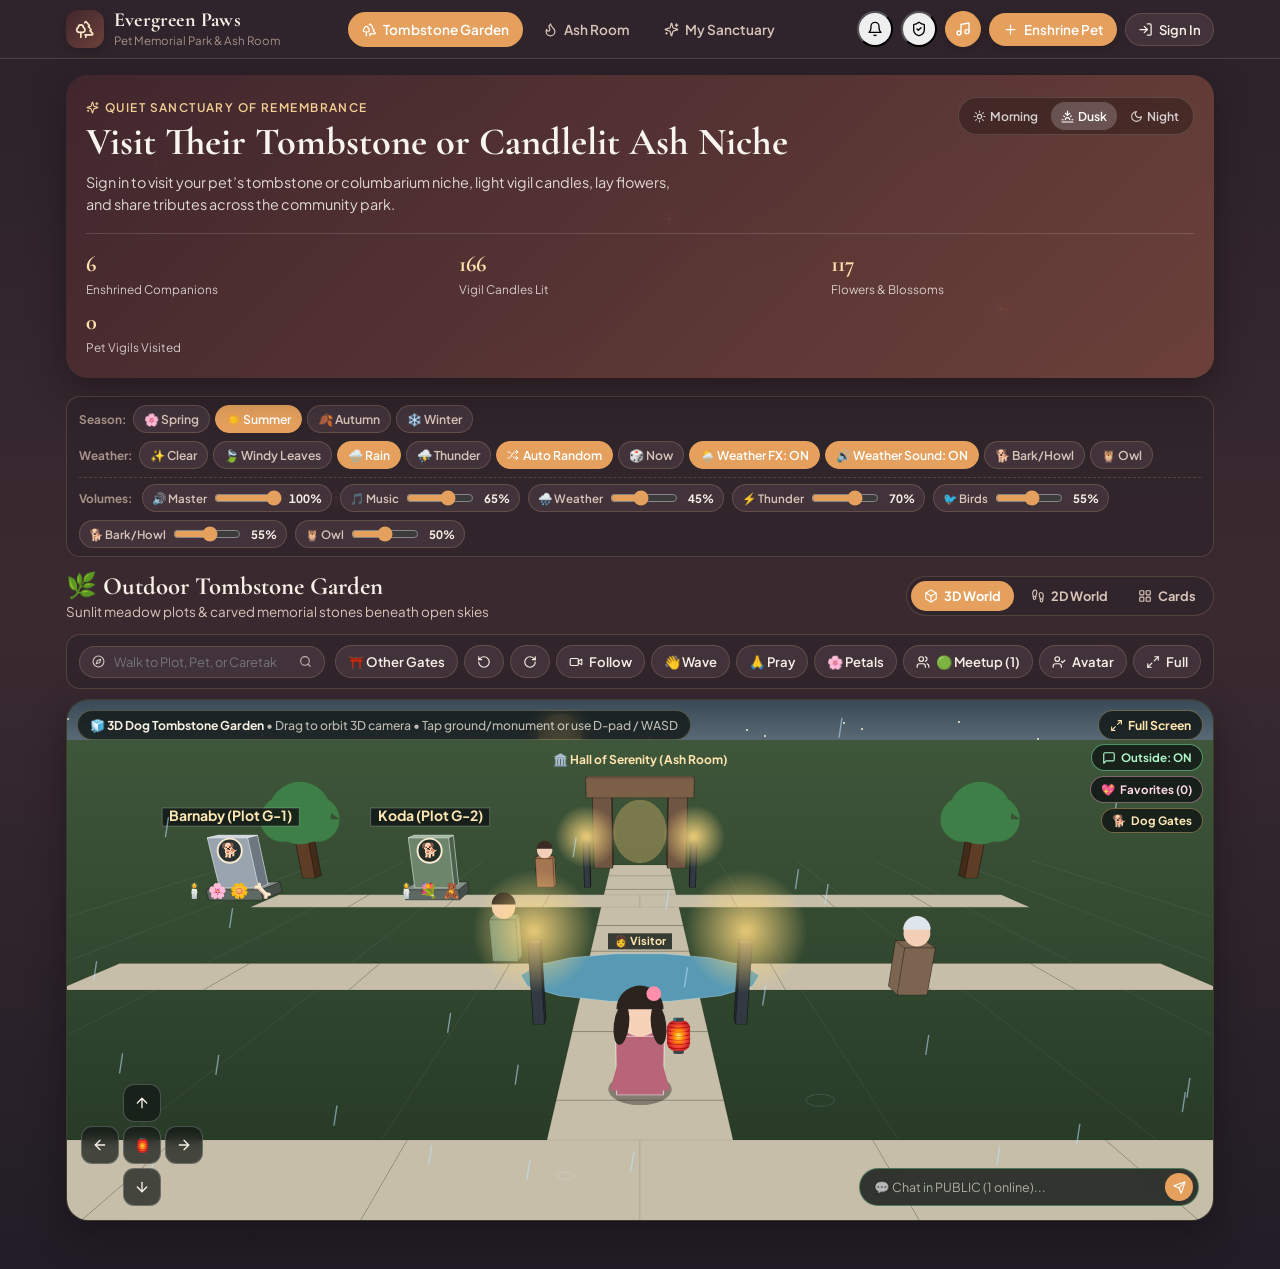
==== commit 7abe78d7: "Deploy compact top bar & full-hide bottom bar in full scene (index-o6ydzOhx.js)" ====
--- a/index.html
+++ b/index.html
@@ -17,8 +17,8 @@
       href="https://fonts.googleapis.com/css2?family=Cormorant+Garamond:ital,wght@0,500;0,600;0,700;1,500&family=Plus+Jakarta+Sans:wght@400;500;600;700&display=swap"
       rel="stylesheet"
     />
-    <script type="module" src="./assets/index-54EBbLGE.js"></script>
-    <link rel="stylesheet" href="./assets/index-BqIGiKe_.css">
+    <script type="module" src="./assets/index-o6ydzOhx.js"></script>
+    <link rel="stylesheet" href="./assets/index-Cq5pM-dF.css">
   </head>
   <body>
     <div id="root"></div>
--- a/assets/index-Cq5pM-dF.css
+++ b/assets/index-Cq5pM-dF.css
@@ -0,0 +1 @@
+:root{--font-serif: "Cormorant Garamond", Georgia, serif;--font-sans: "Plus Jakarta Sans", -apple-system, BlinkMacSystemFont, sans-serif;--radius-lg: 22px;--radius-md: 14px;--radius-sm: 10px}*{box-sizing:border-box}html,body{margin:0;padding:0;font-family:var(--font-sans);-webkit-font-smoothing:antialiased;overflow-x:hidden}button,input,textarea,select{font-family:inherit}.park-shell{min-height:100vh;position:relative;transition:background .5s ease,color .4s ease;padding-bottom:84px}.theme-morning{--bg-page: linear-gradient(180deg, #eef4ee 0%, #f7f4ec 55%, #eef2e8 100%);--bg-surface: rgba(255, 255, 255, .88);--bg-surface-strong: #ffffff;--bg-elevated: #f5f2ea;--bg-columbarium: linear-gradient(180deg, #2d241f 0%, #201915 100%);--text-primary: #1f2b24;--text-secondary: #536358;--text-muted: #7a887e;--border-soft: rgba(45, 70, 52, .13);--accent: #3d6b52;--accent-warm: #c2853c;--accent-soft: rgba(61, 107, 82, .12);--hero-bg: linear-gradient(135deg, rgba(45, 75, 58, .94), rgba(78, 108, 86, .9));--shadow-card: 0 12px 32px rgba(27, 45, 32, .08);--firefly-opacity: .25}.theme-dusk{--bg-page: linear-gradient(180deg, #2b2129 0%, #3a2a30 48%, #211d26 100%);--bg-surface: rgba(48, 37, 44, .88);--bg-surface-strong: #372a32;--bg-elevated: #42333b;--bg-columbarium: linear-gradient(180deg, #221714 0%, #150e0c 100%);--text-primary: #f8efe6;--text-secondary: #d7c3b8;--text-muted: #a69088;--border-soft: rgba(247, 198, 146, .18);--accent: #e5a05d;--accent-warm: #f3b56c;--accent-soft: rgba(229, 160, 93, .16);--hero-bg: linear-gradient(135deg, rgba(66, 39, 46, .95), rgba(114, 68, 59, .9));--shadow-card: 0 14px 36px rgba(10, 6, 8, .35);--firefly-opacity: .72}.theme-night{--bg-page: linear-gradient(180deg, #0d151d 0%, #131f26 52%, #0b1117 100%);--bg-surface: rgba(22, 33, 42, .88);--bg-surface-strong: #192630;--bg-elevated: #21313d;--bg-columbarium: linear-gradient(180deg, #161312 0%, #0d0b0a 100%);--text-primary: #eef4f7;--text-secondary: #b2c3ce;--text-muted: #7c919e;--border-soft: rgba(164, 206, 232, .15);--accent: #7ec4a7;--accent-warm: #f2be6b;--accent-soft: rgba(126, 196, 167, .14);--hero-bg: linear-gradient(135deg, rgba(16, 28, 36, .96), rgba(31, 52, 60, .92));--shadow-card: 0 16px 38px rgba(0, 0, 0, .45);--firefly-opacity: .95}.park-shell{background:var(--bg-page);color:var(--text-primary)}.ambient-layer{pointer-events:none;position:fixed;top:0;right:0;bottom:0;left:0;overflow:hidden;z-index:0;opacity:var(--firefly-opacity)}.firefly{position:absolute;width:6px;height:6px;border-radius:50%;background:radial-gradient(circle,#ffe49c,#ffe49c00 70%);box-shadow:0 0 12px 3px #ffd67a8c;animation:fireflyFloat 9s ease-in-out infinite}.firefly.f1{top:18%;left:12%;animation-delay:0s}.firefly.f2{top:34%;left:78%;animation-delay:1.8s}.firefly.f3{top:55%;left:26%;animation-delay:3.1s}.firefly.f4{top:72%;left:86%;animation-delay:4.5s}.firefly.f5{top:24%;left:52%;animation-delay:2.4s}.firefly.f6{top:82%;left:42%;animation-delay:5.7s}@keyframes fireflyFloat{0%,to{transform:translate(0) scale(.8);opacity:.35}50%{transform:translate(16px,-22px) scale(1.3);opacity:1}}@keyframes flameFlicker{0%,to{transform:scaleY(1) rotate(-2deg);opacity:.95}50%{transform:scaleY(1.12) rotate(2deg);opacity:1}}@keyframes smokeRise{0%{transform:translateY(0) translate(0) scale(.8);opacity:.65}50%{transform:translateY(-16px) translate(4px) scale(1.1);opacity:.4}to{transform:translateY(-32px) translate(-3px) scale(1.4);opacity:0}}@keyframes petalFall{0%{transform:translateY(-10px) rotate(0);opacity:0}20%{opacity:.85}to{transform:translateY(80px) rotate(120deg);opacity:0}}@keyframes bellRipple{0%{transform:scale(.95);opacity:.85}to{transform:scale(1.06);opacity:0}}.top-bar{position:sticky;top:0;z-index:30;backdrop-filter:blur(14px);-webkit-backdrop-filter:blur(14px);background:var(--bg-surface);border-bottom:1px solid var(--border-soft)}.top-bar-inner{max-width:1180px;margin:0 auto;padding:10px 16px;display:flex;align-items:center;justify-content:space-between;gap:10px}.brand-group{display:flex;align-items:center;gap:10px;min-width:0}.brand-crest{width:38px;height:38px;border-radius:12px;background:var(--hero-bg);color:#f9e8c8;display:grid;place-items:center;flex-shrink:0;box-shadow:0 4px 12px #00000029}.brand-title{font-family:var(--font-serif);font-size:1.25rem;font-weight:700;line-height:1.05;margin:0;letter-spacing:.01em}.brand-sub{font-size:.72rem;color:var(--text-muted);margin:2px 0 0}.top-actions{display:flex;align-items:center;gap:8px}.desktop-nav{display:none;gap:6px}@media (min-width: 860px){.desktop-nav{display:flex}.park-shell{padding-bottom:32px}}.nav-pill{border:1px solid transparent;background:transparent;color:var(--text-secondary);padding:8px 13px;border-radius:999px;font-size:.85rem;font-weight:600;display:inline-flex;align-items:center;gap:6px;cursor:pointer;transition:all .2s ease}.nav-pill:hover{background:var(--accent-soft);color:var(--text-primary)}.nav-pill.active{background:var(--accent);color:#fff}.btn-primary{background:var(--accent);color:#fff;border:none;border-radius:999px;padding:8px 14px;font-size:.84rem;font-weight:600;display:inline-flex;align-items:center;gap:6px;cursor:pointer;box-shadow:0 4px 14px #00000024;transition:transform .15s ease,opacity .2s ease}.btn-primary:hover{transform:translateY(-1px);opacity:.94}.btn-ghost{background:var(--bg-elevated);color:var(--text-primary);border:1px solid var(--border-soft);border-radius:999px;padding:7px 12px;font-size:.82rem;font-weight:600;display:inline-flex;align-items:center;gap:6px;cursor:pointer}.btn-ghost:hover{border-color:var(--accent)}.user-chip{display:inline-flex;align-items:center;gap:6px;background:var(--accent-soft);color:var(--text-primary);border:1px solid var(--border-soft);border-radius:999px;padding:5px 10px 5px 6px;font-size:.8rem;font-weight:600;cursor:pointer}.user-avatar-dot{width:24px;height:24px;border-radius:50%;background:var(--accent);color:#fff;display:grid;place-items:center;font-size:.72rem;font-weight:700}.main-content{position:relative;z-index:1;max-width:1180px;margin:0 auto;padding:16px}.hero-card{background:var(--hero-bg);color:#f8f5ef;border-radius:var(--radius-lg);padding:22px 20px;position:relative;overflow:hidden;box-shadow:var(--shadow-card);margin-bottom:18px}.hero-top{display:flex;flex-wrap:wrap;justify-content:space-between;align-items:flex-start;gap:14px}.hero-eyebrow{display:inline-flex;align-items:center;gap:6px;font-size:.74rem;text-transform:uppercase;letter-spacing:.12em;color:#f3cf94;font-weight:600;margin-bottom:6px}.hero-heading{font-family:var(--font-serif);font-size:clamp(1.7rem,4vw,2.4rem);font-weight:700;margin:0 0 8px;line-height:1.12}.hero-desc{margin:0;max-width:600px;font-size:.9rem;line-height:1.5;color:#f8f5efdb}.atmosphere-picker{display:inline-flex;background:#00000047;padding:4px;border-radius:999px;border:1px solid rgba(255,255,255,.14);gap:3px}.atm-btn{border:none;background:transparent;color:#ffffffc7;font-size:.76rem;font-weight:600;padding:6px 10px;border-radius:999px;cursor:pointer;display:inline-flex;align-items:center;gap:4px}.atm-btn.active{background:#fff3;color:#fff}.hero-stats{display:grid;grid-template-columns:repeat(3,minmax(0,1fr));gap:10px;margin-top:18px;padding-top:16px;border-top:1px solid rgba(255,255,255,.15)}.stat-item strong{display:block;font-family:var(--font-serif);font-size:1.4rem;color:#ffe2ad}.stat-item span{font-size:.74rem;color:#f8f5efc7}.controls-row{display:flex;flex-wrap:wrap;gap:10px;align-items:center;justify-content:space-between;margin-bottom:18px}.search-box{flex:1 1 230px;display:flex;align-items:center;gap:8px;background:var(--bg-surface-strong);border:1px solid var(--border-soft);border-radius:999px;padding:8px 14px;color:var(--text-muted)}.search-box input{border:none;outline:none;background:transparent;color:var(--text-primary);width:100%;font-size:.88rem}.species-chips{display:flex;gap:6px;overflow-x:auto;padding-bottom:2px}.chip{border:1px solid var(--border-soft);background:var(--bg-surface);color:var(--text-secondary);border-radius:999px;padding:6px 12px;font-size:.8rem;font-weight:600;cursor:pointer;white-space:nowrap}.chip.active{background:var(--accent);color:#fff;border-color:var(--accent)}.section-header{display:flex;align-items:center;justify-content:space-between;gap:12px;margin-bottom:14px}.section-title{font-family:var(--font-serif);font-size:1.55rem;font-weight:700;margin:0;display:flex;align-items:center;gap:8px}.section-subtitle{margin:2px 0 0;font-size:.84rem;color:var(--text-secondary)}.memorial-grid{display:grid;grid-template-columns:repeat(auto-fill,minmax(280px,1fr));gap:16px}.memorial-card{background:var(--bg-surface);border:1px solid var(--border-soft);border-radius:var(--radius-lg);overflow:hidden;box-shadow:var(--shadow-card);display:flex;flex-direction:column;transition:transform .2s ease,border-color .2s ease;cursor:pointer}.memorial-card:hover{transform:translateY(-3px);border-color:var(--accent)}.memorial-card.ash-card{background:var(--bg-columbarium);color:#f7efe4;border-color:#d4a85347}.memorial-card.ash-card .card-meta,.memorial-card.ash-card .card-epitaph{color:#f7efe4c7}.card-body{padding:14px 16px 16px;display:flex;flex-direction:column;gap:8px;flex:1}.card-top-row{display:flex;justify-content:space-between;align-items:flex-start;gap:8px}.card-pet-name{font-family:var(--font-serif);font-size:1.4rem;font-weight:700;margin:0;line-height:1.1}.card-meta{font-size:.78rem;color:var(--text-secondary);margin:3px 0 0}.location-badge{font-size:.72rem;font-weight:700;padding:4px 9px;border-radius:999px;background:var(--accent-soft);color:var(--accent);white-space:nowrap}.ash-card .location-badge{background:#d4a85333;color:#f3cf85}.owner-pill{display:inline-flex;align-items:center;gap:4px;font-size:.7rem;font-weight:700;padding:3px 8px;border-radius:999px;background:#c2853c33;color:#e4a853}.card-epitaph{font-family:var(--font-serif);font-style:italic;font-size:.98rem;line-height:1.38;color:var(--text-secondary);margin:2px 0;display:-webkit-box;-webkit-line-clamp:2;-webkit-box-orient:vertical;overflow:hidden}.card-footer{margin-top:auto;padding-top:10px;border-top:1px solid var(--border-soft);display:flex;justify-content:space-between;align-items:center;font-size:.78rem}.ash-card .card-footer{border-top-color:#ffffff1a}.ritual-counts{display:flex;gap:10px;color:var(--text-muted)}.ash-card .ritual-counts{color:#f7efe4b3}.visit-cta{font-weight:700;color:var(--accent);display:inline-flex;align-items:center;gap:4px}.ash-card .visit-cta{color:#f4c977}.monument-stage{position:relative;width:100%;overflow:hidden;display:flex;flex-direction:column;align-items:center;justify-content:flex-end}.monument-stage.compact{height:206px;padding:14px 12px 0}.monument-stage.full{height:300px;padding:20px 16px 0;border-radius:var(--radius-lg)}.stage-tombstone{background:linear-gradient(180deg,#87a796,#a5bea9 54%,#577856)}.theme-dusk .stage-tombstone{background:linear-gradient(180deg,#5c3f4a,#8e5f5a 55%,#374a38)}.theme-night .stage-tombstone{background:linear-gradient(180deg,#101e2b,#1d3240 58%,#1a3022)}.stage-stars{position:absolute;top:0;right:0;bottom:0;left:0;background-image:radial-gradient(1.5px 1.5px at 20% 22%,rgba(255,255,255,.8),transparent),radial-gradient(1.5px 1.5px at 74% 16%,rgba(255,240,195,.85),transparent),radial-gradient(1px 1px at 48% 12%,rgba(255,255,255,.7),transparent),radial-gradient(1.5px 1.5px at 85% 34%,rgba(255,255,255,.75),transparent);opacity:.65;pointer-events:none}.tombstone-stone{position:relative;z-index:2;width:148px;min-height:152px;padding:14px 12px 18px;display:flex;flex-direction:column;align-items:center;text-align:center;box-shadow:0 12px 24px #00000047;transition:transform .25s ease}.monument-stage.full .tombstone-stone{width:196px;min-height:214px;padding:18px 16px 22px}.stone-classic-granite{border-radius:74px 74px 8px 8px;background:linear-gradient(155deg,#cfd6dc,#98a2ac 55%,#737d87);border:2px solid rgba(255,255,255,.45);color:#1f2933}.stone-angel-wings{border-radius:84px 84px 10px 10px;background:linear-gradient(155deg,#fbf7ee,#e4dccb 65%,#cbc0aa);border:2px solid rgba(255,248,232,.8);color:#3a3126}.stone-rose-heart{border-radius:50% 50% 18px 18px/34% 34% 12px 12px;background:linear-gradient(155deg,#f9dfe5,#e5b2be 60%,#c68d9b);border:2px solid rgba(255,236,240,.75);color:#46232c}.stone-moss-celtic{border-radius:18px 18px 6px 6px;background:linear-gradient(155deg,#a7b8a3,#6f866d 60%,#4d624d);border:2px solid rgba(206,230,196,.48);color:#f2f7ef}.stone-portrait{width:56px;height:56px;border-radius:50%;object-fit:cover;border:3px solid rgba(255,255,255,.88);box-shadow:0 4px 10px #00000040;margin-bottom:6px}.monument-stage.full .stone-portrait{width:78px;height:78px;margin-bottom:10px}.stone-name{font-family:var(--font-serif);font-weight:700;font-size:1.05rem;line-height:1.05}.monument-stage.full .stone-name{font-size:1.35rem}.stone-years{font-size:.66rem;opacity:.82;margin-top:2px;letter-spacing:.04em}.meadow-base{position:relative;z-index:3;width:100%;height:32px;background:linear-gradient(180deg,#4b7049,#345233);border-top:2px solid rgba(173,214,152,.35);display:flex;align-items:center;justify-content:center;gap:8px;padding:0 12px}.monument-stage.full .meadow-base{height:44px;gap:12px}.stage-ash-room{background:radial-gradient(circle at 50% 18%,#ffce8047,#2b1f1a 52%,#17100e);box-shadow:inset 0 0 40px #000000a6}.niche-alcove{position:relative;z-index:2;width:82%;max-width:240px;height:168px;background:linear-gradient(180deg,#3c2b23,#241914);border:4px solid #72543f;border-bottom:none;border-radius:16px 16px 0 0;box-shadow:inset 0 16px 28px #ffc67029,0 12px 28px #00000080;display:flex;flex-direction:column;align-items:center;justify-content:flex-end;padding:10px 10px 8px}.monument-stage.full .niche-alcove{max-width:310px;height:242px;padding:14px 16px 10px}.niche-spotlight{position:absolute;top:0;left:50%;transform:translate(-50%);width:70%;height:75%;background:radial-gradient(ellipse at top,rgba(255,214,140,.34),transparent 72%);pointer-events:none}.niche-row{position:relative;z-index:2;display:flex;flex-direction:column;align-items:center;justify-content:center;gap:6px;width:100%}.niche-frame{width:54px;height:54px;border-radius:50%;padding:2.5px;background:linear-gradient(135deg,#f3d287,#8a6432);box-shadow:0 4px 12px #00000073}.monument-stage.full .niche-frame{width:78px;height:78px}.niche-frame img{width:100%;height:100%;object-fit:cover;border-radius:50%;display:block}.urn-svg{width:44px;height:60px;filter:drop-shadow(0 6px 10px rgba(0,0,0,.45))}.monument-stage.full .urn-svg{width:78px;height:112px}.niche-plaque{margin-top:6px;background:linear-gradient(90deg,#b88e46,#e5c37a,#b88e46);color:#291c0b;font-size:.68rem;font-weight:800;letter-spacing:.06em;padding:2px 10px;border-radius:4px;text-transform:uppercase}.niche-shelf{position:relative;z-index:3;width:100%;height:30px;background:linear-gradient(180deg,#5e4230,#3d2a1e);border-top:2px solid #967252;display:flex;align-items:center;justify-content:center;gap:10px}.monument-stage.full .niche-shelf{height:42px;gap:14px}.offering-token{position:relative;display:inline-flex;align-items:center;justify-content:center;font-size:1.05rem;filter:drop-shadow(0 2px 4px rgba(0,0,0,.4))}.monument-stage.full .offering-token{font-size:1.35rem}.candle-glow{position:relative}.candle-glow:before{content:"";position:absolute;top:-4px;left:50%;transform:translate(-50%);width:18px;height:18px;border-radius:50%;background:radial-gradient(circle,rgba(255,200,90,.85),transparent 70%);animation:flameFlicker 1.4s ease-in-out infinite;pointer-events:none}.incense-smoke:after{content:"〰";position:absolute;top:-14px;left:50%;font-size:.75rem;color:#ebf2f5b8;animation:smokeRise 2.8s ease-out infinite;pointer-events:none}.modal-backdrop{position:fixed;top:0;right:0;bottom:0;left:0;z-index:95;background:#080c0eb8;-webkit-backdrop-filter:blur(6px);backdrop-filter:blur(6px);display:flex;align-items:center;justify-content:center;padding:12px}.modal-panel{width:100%;max-width:720px;max-height:92vh;overflow-y:auto;background:var(--bg-surface-strong);color:var(--text-primary);border:1px solid var(--border-soft);border-radius:var(--radius-lg);box-shadow:0 24px 60px #00000073;padding:18px;position:relative}.modal-panel.narrow{max-width:460px}.modal-header{display:flex;justify-content:space-between;align-items:flex-start;gap:12px;margin-bottom:14px}.modal-close{width:34px;height:34px;border-radius:50%;border:1px solid var(--border-soft);background:var(--bg-elevated);color:var(--text-primary);display:grid;place-items:center;cursor:pointer;flex-shrink:0}.ritual-bar{display:grid;grid-template-columns:repeat(2,minmax(0,1fr));gap:8px;margin:14px 0}@media (min-width: 600px){.ritual-bar{grid-template-columns:repeat(4,minmax(0,1fr))}}.ritual-btn{border:1px solid var(--border-soft);background:var(--bg-elevated);color:var(--text-primary);border-radius:var(--radius-md);padding:10px 8px;font-size:.8rem;font-weight:600;display:flex;flex-direction:column;align-items:center;gap:4px;cursor:pointer;transition:all .15s ease}.ritual-btn:hover{border-color:var(--accent-warm);transform:translateY(-1px)}.ritual-btn.active{border-color:var(--accent);background:var(--accent-soft)}.picker-popover{background:var(--bg-elevated);border:1px solid var(--border-soft);border-radius:var(--radius-md);padding:10px;margin-bottom:12px;display:flex;flex-wrap:wrap;gap:8px}.picker-item{border:1px solid var(--border-soft);background:var(--bg-surface-strong);color:var(--text-primary);border-radius:999px;padding:6px 12px;font-size:.8rem;font-weight:600;cursor:pointer}.picker-item:hover{border-color:var(--accent)}.blessing-banner{background:var(--accent-soft);border:1px solid var(--accent);color:var(--text-primary);border-radius:var(--radius-md);padding:10px 12px;font-size:.85rem;font-weight:600;display:flex;align-items:center;gap:8px;margin-bottom:12px}.modal-tabs{display:flex;gap:6px;overflow-x:auto;border-bottom:1px solid var(--border-soft);padding-bottom:8px;margin-bottom:14px}.modal-tab{border:none;background:transparent;color:var(--text-secondary);font-size:.83rem;font-weight:600;padding:7px 12px;border-radius:999px;cursor:pointer;white-space:nowrap}.modal-tab.active{background:var(--accent);color:#fff}.trait-row{display:flex;flex-wrap:wrap;gap:6px;margin:8px 0 12px}.trait-tag{font-size:.74rem;font-weight:600;padding:4px 10px;border-radius:999px;background:var(--bg-elevated);border:1px solid var(--border-soft)}.log-list{display:flex;flex-direction:column;gap:8px}.log-item{background:var(--bg-elevated);border:1px solid var(--border-soft);border-radius:var(--radius-sm);padding:10px 12px;display:flex;justify-content:space-between;align-items:flex-start;gap:10px;font-size:.84rem}.memories-grid{display:grid;grid-template-columns:repeat(auto-fill,minmax(180px,1fr));gap:10px}.memory-card{background:var(--bg-elevated);border:1px solid var(--border-soft);border-radius:var(--radius-md);overflow:hidden}.memory-card img{width:100%;height:140px;object-fit:cover;display:block}.memory-caption{padding:8px 10px;font-size:.78rem;color:var(--text-secondary)}.form-grid{display:grid;gap:12px}.form-row-2{display:grid;grid-template-columns:1fr 1fr;gap:10px}@media (max-width: 520px){.form-row-2{grid-template-columns:1fr}}.field-label{display:block;font-size:.78rem;font-weight:700;color:var(--text-secondary);margin-bottom:5px}.input-control{width:100%;background:var(--bg-elevated);color:var(--text-primary);border:1px solid var(--border-soft);border-radius:var(--radius-sm);padding:9px 11px;font-size:.88rem;outline:none}.input-control:focus{border-color:var(--accent)}.style-grid{display:grid;grid-template-columns:repeat(2,minmax(0,1fr));gap:8px}.style-option{border:1px solid var(--border-soft);background:var(--bg-elevated);color:var(--text-primary);border-radius:var(--radius-sm);padding:9px 10px;text-align:left;cursor:pointer}.style-option.active{border-color:var(--accent);background:var(--accent-soft)}.preset-thumbs{display:flex;gap:8px;overflow-x:auto;padding:4px 0}.preset-thumb{width:56px;height:56px;border-radius:12px;overflow:hidden;border:2px solid transparent;padding:0;cursor:pointer;flex-shrink:0}.preset-thumb.active{border-color:var(--accent)}.preset-thumb img{width:100%;height:100%;object-fit:cover;display:block}.mobile-bottom-nav{position:fixed;bottom:0;left:0;right:0;z-index:40;background:var(--bg-surface-strong);border-top:1px solid var(--border-soft);display:grid;grid-template-columns:repeat(3,1fr);padding:6px 8px calc(6px + env(safe-area-inset-bottom))}@media (min-width: 860px){.mobile-bottom-nav{display:none}}.mobile-nav-btn{border:none;background:transparent;color:var(--text-muted);display:flex;flex-direction:column;align-items:center;gap:3px;font-size:.7rem;font-weight:700;padding:6px 4px;border-radius:12px;cursor:pointer}.mobile-nav-btn.active{color:var(--accent);background:var(--accent-soft)}.empty-state{background:var(--bg-surface);border:1px dashed var(--border-soft);border-radius:var(--radius-lg);padding:36px 20px;text-align:center;color:var(--text-secondary)}.view-mode-switch{display:inline-flex;background:var(--bg-surface);border:1px solid var(--border-soft);border-radius:999px;padding:4px;gap:4px}.view-mode-btn{border:none;background:transparent;color:var(--text-secondary);font-size:.8rem;font-weight:700;padding:7px 13px;border-radius:999px;cursor:pointer;display:inline-flex;align-items:center;gap:6px}.view-mode-btn.active{background:var(--accent);color:#fff}.world-container{display:flex;flex-direction:column;gap:10px}.world-hud-top{display:flex;flex-wrap:wrap;justify-content:space-between;align-items:center;gap:10px;background:var(--bg-surface);border:1px solid var(--border-soft);border-radius:var(--radius-md);padding:10px 12px}.world-quick-pets{display:flex;align-items:center;gap:6px;overflow-x:auto;max-width:100%;padding-bottom:2px}.quick-pets-label{display:inline-flex;align-items:center;gap:4px;font-size:.76rem;font-weight:700;color:var(--text-muted);white-space:nowrap}.quick-pet-chip{border:1px solid var(--border-soft);background:var(--bg-elevated);color:var(--text-primary);border-radius:999px;padding:5px 10px;font-size:.77rem;font-weight:600;display:inline-flex;align-items:center;gap:4px;cursor:pointer;white-space:nowrap}.quick-pet-chip.active{border-color:var(--accent-warm);background:var(--accent-soft)}.world-canvas-wrap{position:relative;border-radius:var(--radius-lg);overflow:hidden;border:1px solid var(--border-soft);box-shadow:var(--shadow-card);background:#141c18}.world-canvas{width:100%;height:520px;display:block;cursor:pointer;touch-action:none}@media (max-width: 600px){.world-canvas{height:450px}.world-hint-text{display:none}}.world-room-pill{position:absolute;top:10px;left:10px;right:10px;width:fit-content;max-width:calc(100% - 20px);background:#101614c7;-webkit-backdrop-filter:blur(8px);backdrop-filter:blur(8px);color:#f6efe2;border:1px solid rgba(255,226,170,.25);border-radius:999px;padding:6px 12px;font-size:.76rem;font-weight:700;pointer-events:none}.world-hint-text{font-weight:500;color:#f6efe2bd}.world-toast{position:absolute;top:48px;left:50%;transform:translate(-50%);background:#18241eeb;color:#ffe3a8;border:1px solid rgba(255,214,130,.45);border-radius:999px;padding:6px 14px;font-size:.8rem;font-weight:600;display:inline-flex;align-items:center;gap:6px;pointer-events:none;z-index:10}.world-portal-prompt{position:absolute;bottom:62px;left:50%;transform:translate(-50%);z-index:18}.world-dpad{position:absolute;bottom:14px;left:14px;display:grid;grid-template-columns:repeat(3,38px);grid-template-rows:repeat(3,38px);gap:4px;z-index:12;user-select:none;-webkit-user-select:none}.dpad-btn{width:38px;height:38px;border-radius:11px;border:1px solid rgba(255,255,255,.22);background:#121816b8;-webkit-backdrop-filter:blur(6px);backdrop-filter:blur(6px);color:#f8f2e6;display:grid;place-items:center;cursor:pointer;padding:0;touch-action:manipulation}.dpad-btn:active{background:var(--accent);transform:scale(.95)}.dpad-btn.center{font-size:.95rem}.world-proximity-card{position:absolute;bottom:14px;right:14px;left:148px;max-width:520px;margin-left:auto;background:#141b19eb;-webkit-backdrop-filter:blur(10px);backdrop-filter:blur(10px);color:#f6efe4;border:1px solid rgba(255,216,138,.45);border-radius:16px;padding:10px 12px;display:flex;gap:10px;align-items:center;box-shadow:0 12px 28px #00000073;z-index:15}@media (max-width: 640px){.world-proximity-card{left:10px;right:10px;bottom:144px}}.proximity-pet-photo{width:54px;height:54px;border-radius:12px;object-fit:cover;border:2px solid rgba(255,216,138,.6);flex-shrink:0}.proximity-info{flex:1;min-width:0}.proximity-title-row{display:flex;align-items:center;justify-content:space-between;gap:6px}.proximity-epitaph{margin:3px 0 8px;font-family:var(--font-serif);font-style:italic;font-size:.88rem;color:#f6efe4d1;white-space:nowrap;overflow:hidden;text-overflow:ellipsis}.proximity-actions{display:flex;flex-wrap:wrap;gap:6px}.proximity-actions .btn-ghost{background:#ffffff1a;color:#f8f2e6;border-color:#fff3;padding:5px 9px;font-size:.74rem}.proximity-actions .btn-primary{padding:5px 11px;font-size:.75rem}.world-avatar-drawer{position:absolute;top:12px;right:12px;width:min(310px,calc(100% - 24px));background:var(--bg-surface-strong);color:var(--text-primary);border:1px solid var(--border-soft);border-radius:16px;padding:12px 14px;box-shadow:var(--shadow-card);z-index:20}.world-container.is-fullscreen{position:fixed;top:0;right:0;bottom:0;left:0;z-index:55;background:#0e1512;padding:0;margin:0;width:100vw;height:100dvh;display:flex;flex-direction:column;gap:0}.world-container.is-fullscreen .world-hud-top{border-radius:0;border-left:none;border-right:none;border-top:none;background:#101614f0;color:#f6efe2}.world-container.is-fullscreen .world-hud-top .btn-ghost{background:#ffffff14;color:#f6efe2;border-color:#ffffff2e}.world-container.is-fullscreen .world-canvas-wrap{flex:1;border-radius:0;border:none;height:100%}.world-container.is-fullscreen .world-canvas{height:100%!important}.world-fs-floating-btn{position:absolute;top:10px;right:10px;z-index:14;border:1px solid rgba(255,226,170,.35);background:#101614cc;-webkit-backdrop-filter:blur(8px);backdrop-filter:blur(8px);color:#ffe5ad;border-radius:999px;padding:6px 11px;font-size:.76rem;font-weight:700;display:inline-flex;align-items:center;gap:5px;cursor:pointer}.world-fs-floating-btn:hover{background:#202e28eb}.world-outside-chat-btn{position:absolute;top:44px;right:10px;z-index:14;border:1px solid rgba(255,255,255,.24);background:#101614d1;-webkit-backdrop-filter:blur(8px);backdrop-filter:blur(8px);color:#e6efe8;border-radius:999px;padding:5px 10px;font-size:.72rem;font-weight:700;display:inline-flex;align-items:center;gap:5px;cursor:pointer}.world-outside-chat-btn.is-on{border-color:#82f5af8c;color:#aef5c8}.world-outside-chat-btn.is-off{border-color:#f078788c;color:#f4b2b2}.world-favorites-btn{position:absolute;top:76px;right:10px;z-index:14;border:1px solid rgba(255,190,215,.45);background:#101614d6;-webkit-backdrop-filter:blur(8px);backdrop-filter:blur(8px);color:#ffd7e6;border-radius:999px;padding:5px 10px;font-size:.72rem;font-weight:700;display:inline-flex;align-items:center;gap:5px;cursor:pointer}.world-favorites-btn.active{background:#b84a76e6;border-color:#ffd57e;color:#fff}.world-gate-readonly-pill{position:absolute;top:108px;right:10px;z-index:14;border:1px solid rgba(255,213,126,.4);background:#101614cc;-webkit-backdrop-filter:blur(8px);backdrop-filter:blur(8px);color:#ffe7b8;border-radius:999px;padding:4px 10px;font-size:.72rem;font-weight:700;display:inline-flex;align-items:center;gap:5px;pointer-events:auto;cursor:default;-webkit-user-select:none;user-select:none}.world-chat-preview-3rows{position:absolute;bottom:54px;left:146px;right:14px;max-width:340px;margin-left:auto;display:flex;flex-direction:column;gap:3px;background:#0e1412ad;-webkit-backdrop-filter:blur(6px);backdrop-filter:blur(6px);border:1px solid rgba(255,255,255,.14);border-radius:11px;padding:6px 9px;z-index:12;pointer-events:none}.world-chat-preview-row{font-size:.72rem;line-height:1.3;color:#f4f1ea;overflow:hidden;text-overflow:ellipsis;white-space:nowrap}@keyframes inviteBlinkPulse{0%,to{border-color:#ffd57ef2;box-shadow:0 0 14px #ffd57e73;background:#1a241ef0}50%{border-color:#82f5aff2;box-shadow:0 0 18px #82f5af8c;background:#263022f5}}.world-group-invite-banner{position:absolute;top:84px;left:10px;z-index:16;width:min(270px,calc(100% - 20px));padding:9px 11px;border-radius:12px;border:2px solid rgba(255,213,126,.9);color:#fff8eb;-webkit-backdrop-filter:blur(8px);backdrop-filter:blur(8px);animation:inviteBlinkPulse 1.15s ease-in-out infinite;display:flex;flex-direction:column;gap:6px}.notif-bell-btn.has-invite{border-color:#ffd57e;animation:inviteBlinkPulse 1.2s ease-in-out infinite}.world-nearby-note{position:absolute;bottom:62px;left:50%;transform:translate(-50%);z-index:14;border:1.5px solid #ffd57e;background:#121a18eb;-webkit-backdrop-filter:blur(8px);backdrop-filter:blur(8px);color:#fff3d6;border-radius:999px;padding:7px 14px 7px 8px;display:inline-flex;align-items:center;gap:8px;font-size:.8rem;font-weight:700;cursor:pointer;box-shadow:0 8px 24px #00000073;max-width:calc(100% - 170px);animation:notePulse 2.2s ease-in-out infinite}@media (max-width: 640px){.world-nearby-note{left:auto;right:10px;bottom:60px;transform:none;max-width:calc(100% - 150px)}}@keyframes notePulse{0%,to{box-shadow:0 0 #ffd57e73,0 8px 24px #00000073}50%{box-shadow:0 0 0 6px #ffd57e00,0 8px 24px #00000073}}.world-nearby-note img{width:26px;height:26px;border-radius:50%;object-fit:cover;border:1.5px solid #ffd57e;flex-shrink:0}.world-nearby-note span{white-space:nowrap;overflow:hidden;text-overflow:ellipsis}.world-proximity-card{align-items:flex-start;padding:12px 36px 12px 12px}.vigil-close-btn{position:absolute;top:8px;right:8px;width:26px;height:26px;border-radius:50%;border:1px solid rgba(255,255,255,.22);background:#ffffff1a;color:#f8f2e6;display:grid;place-items:center;cursor:pointer}.vigil-close-btn:hover{background:#ffffff38}.vigil-latest-msg{background:#ffffff14;border-left:2.5px solid #ffd57e;border-radius:0 8px 8px 0;padding:5px 8px;font-size:.75rem;color:#f8f2e6e6;margin-bottom:7px;line-height:1.35}.vigil-message-form{display:flex;gap:6px;margin-bottom:8px}.vigil-message-form input{flex:1;min-width:0;background:#ffffff1a;color:#fff;border:1px solid rgba(255,255,255,.22);border-radius:999px;padding:6px 11px;font-size:.76rem;outline:none}.vigil-message-form input::placeholder{color:#f8f2e699}.vigil-message-form input:focus{border-color:#ffd57e}.message-popup-backdrop{position:fixed;top:0;right:0;bottom:0;left:0;z-index:80;background:#080c0eb8;-webkit-backdrop-filter:blur(6px);backdrop-filter:blur(6px);display:flex;align-items:center;justify-content:center;padding:14px}.message-popup-box{width:100%;max-width:440px;background:var(--bg-surface-strong);color:var(--text-primary);border:1px solid var(--border-soft);border-radius:var(--radius-lg);padding:16px;box-shadow:0 24px 60px #0000008c}.emoticon-bar{display:flex;flex-wrap:wrap;gap:6px;background:var(--bg-elevated);border:1px solid var(--border-soft);border-radius:var(--radius-md);padding:8px;margin-bottom:10px}.emoticon-btn{border:1px solid transparent;background:var(--bg-surface);border-radius:10px;padding:5px 8px;font-size:1.15rem;line-height:1;cursor:pointer;transition:transform .12s ease,border-color .15s ease}.emoticon-btn:hover{transform:scale(1.12);border-color:var(--accent)}.message-textarea{white-space:pre-wrap;overflow-wrap:break-word;word-break:break-word;resize:vertical;line-height:1.5;min-height:96px}.env-weather-bar{display:flex;flex-wrap:wrap;align-items:center;justify-content:space-between;gap:8px;background:var(--bg-surface);border:1px solid var(--border-soft);border-radius:var(--radius-md);padding:8px 12px;margin-bottom:14px}.env-group{display:flex;flex-wrap:wrap;align-items:center;gap:5px}.env-label{font-size:.74rem;font-weight:700;color:var(--text-muted);margin-right:2px}.env-pill{border:1px solid var(--border-soft);background:var(--bg-elevated);color:var(--text-secondary);border-radius:999px;padding:5px 10px;font-size:.76rem;font-weight:600;cursor:pointer;display:inline-flex;align-items:center;gap:4px}.env-pill.active{background:var(--accent);color:#fff;border-color:var(--accent)}.volume-mixer-row{width:100%;display:flex;flex-wrap:wrap;align-items:center;gap:8px;padding-top:6px;border-top:1px dashed var(--border-soft)}.volume-slider-item{display:inline-flex;align-items:center;gap:5px;background:var(--bg-elevated);border:1px solid var(--border-soft);border-radius:999px;padding:3px 9px;font-size:.72rem;color:var(--text-secondary)}.volume-slider-item input[type=range]{width:68px;accent-color:var(--accent);cursor:pointer}.volume-slider-label{font-weight:600;white-space:nowrap}.volume-slider-pct{min-width:29px;text-align:right;font-variant-numeric:tabular-nums;font-weight:700;color:var(--text-primary)}.armtip-notif{background:#783e12f0;border:1.5px solid #ffd57e;color:#fff6dc;border-radius:12px;padding:8px 12px;font-size:.78rem;font-weight:700;line-height:1.35;margin-bottom:8px;box-shadow:0 6px 18px #00000059;animation:armtipPop .22s ease-out}@keyframes armtipPop{0%{transform:translateY(4px) scale(.97);opacity:0}to{transform:translateY(0) scale(1);opacity:1}}.btn-given-today{opacity:.78;border-color:#ffd57e73!important}.top-music-btn{width:36px;height:36px;border-radius:50%;padding:0;display:inline-flex;align-items:center;justify-content:center;flex-shrink:0;cursor:pointer;transition:all .2s ease}.top-music-btn.is-on{background:var(--accent);color:#fff;border:1px solid var(--accent);box-shadow:0 3px 10px #00000029}.top-music-btn.is-off{background:var(--bg-elevated);color:var(--text-muted);border:1px solid var(--border-soft)}.music-icon-wrap{position:relative;display:inline-flex;align-items:center;justify-content:center;width:18px;height:18px}.music-slash{position:absolute;width:20px;height:2.2px;background:#e05252;border-radius:2px;transform:rotate(-45deg);box-shadow:0 0 0 1.5px var(--bg-elevated);pointer-events:none}.notif-bell-btn{position:relative}.notif-badge{position:absolute;top:-4px;right:-4px;min-width:17px;height:17px;padding:0 4px;border-radius:999px;background:#e05252;color:#fff;font-size:.65rem;font-weight:800;display:grid;place-items:center;border:1.5px solid var(--bg-surface)}@media (max-width: 600px){.top-bar-inner{padding:8px 12px;gap:8px}.brand-crest{width:32px;height:32px;border-radius:10px}.brand-title{font-size:1.08rem}.brand-sub{display:none}.top-actions{gap:6px;flex-shrink:0}.top-actions .btn-primary,.top-actions .btn-ghost{padding:6px 10px;font-size:.78rem}}.btn-ghost.active{background:var(--accent);color:#fff;border-color:var(--accent)}.world-chat-bar{position:absolute;bottom:14px;left:146px;right:14px;max-width:340px;margin-left:auto;display:flex;align-items:center;gap:6px;background:#101614d1;-webkit-backdrop-filter:blur(8px);backdrop-filter:blur(8px);border:1px solid rgba(130,245,175,.35);border-radius:999px;padding:4px 5px 4px 12px;z-index:13}.world-chat-bar input{flex:1;min-width:0;border:none;outline:none;background:transparent;color:#fff;font-size:.78rem}.world-chat-bar input::placeholder{color:#f6efe2a6}.world-chat-send{width:28px;height:28px;border-radius:50%;border:none;background:var(--accent);color:#fff;display:grid;place-items:center;cursor:pointer;flex-shrink:0}.mp-drawer{position:absolute;top:12px;right:12px;width:min(330px,calc(100% - 24px));max-height:calc(100% - 24px);overflow-y:auto;background:var(--bg-surface-strong);color:var(--text-primary);border:1px solid var(--border-soft);border-radius:16px;padding:12px 14px;box-shadow:var(--shadow-card);z-index:22}.mp-status-badge{font-size:.7rem;font-weight:700;padding:2px 8px;border-radius:999px;background:var(--bg-elevated);border:1px solid var(--border-soft)}.mp-status-badge.is-live{border-color:#6ee7a373}.mp-inline-form{display:flex;gap:5px;align-items:center}.mp-visitors-list{display:flex;flex-direction:column;gap:5px;max-height:120px;overflow-y:auto}.mp-visitor-row{display:flex;align-items:center;justify-content:space-between;gap:8px;background:var(--bg-elevated);border:1px solid var(--border-soft);border-radius:10px;padding:5px 8px;font-size:.78rem}.mp-visitor-row.is-self{border-color:#6ee7a366}.mp-cloak-dot{width:10px;height:10px;border-radius:50%;flex-shrink:0;border:1px solid rgba(255,255,255,.5)}.mp-room-tag{font-size:.7rem;color:var(--text-secondary)}.mp-chat-feed{background:var(--bg-elevated);border:1px solid var(--border-soft);border-radius:10px;padding:7px 9px;max-height:110px;overflow-y:auto;display:flex;flex-direction:column;gap:4px}.mp-chat-line{font-size:.76rem;line-height:1.35;word-break:break-word}.walk-search-wrap{position:relative;flex:1 1 240px;max-width:340px}.walk-search-box{display:flex;align-items:center;gap:7px;background:var(--bg-elevated);border:1px solid var(--border-soft);border-radius:999px;padding:6px 12px;color:var(--text-primary)}.walk-search-box input{border:none;outline:none;background:transparent;color:var(--text-primary);font-size:.8rem;width:100%;min-width:0}.walk-search-dropdown{position:absolute;top:calc(100% + 6px);left:0;right:0;background:var(--bg-surface-strong);border:1px solid var(--border-soft);border-radius:14px;box-shadow:var(--shadow-card);max-height:240px;overflow-y:auto;z-index:40;padding:6px;display:flex;flex-direction:column;gap:4px}.walk-search-item{border:1px solid transparent;background:var(--bg-elevated);color:var(--text-primary);border-radius:10px;padding:7px 10px;text-align:left;cursor:pointer;display:flex;flex-direction:column;gap:2px}.walk-search-item:hover,.walk-search-item.active{border-color:var(--accent)}.walk-search-main{display:flex;align-items:center;gap:6px;font-size:.82rem}.walk-search-code{margin-left:auto;font-size:.72rem;font-weight:700;color:var(--accent)}.walk-search-sub{font-size:.72rem;color:var(--text-muted)}.walk-search-empty{padding:10px;text-align:center;font-size:.78rem;color:var(--text-muted)}.world-hud-actions{display:flex;gap:6px;flex-wrap:wrap}body.world-is-fullscreen .main-content{z-index:auto!important}body.world-is-fullscreen .mobile-bottom-nav,body.world-is-fullscreen .top-bar{display:none!important}body.is-apk-app,body.is-apk-app *{-webkit-tap-highlight-color:transparent!important;tap-highlight-color:transparent!important}body.is-apk-app .world-canvas,body.is-apk-app .world-canvas-wrap{cursor:default!important;outline:none!important;-webkit-user-select:none;user-select:none;-webkit-touch-callout:none}body.is-apk-app .top-bar-inner{padding:6px 10px;gap:6px}body.is-apk-app .brand-group{gap:6px}body.is-apk-app .brand-crest{width:30px;height:30px;border-radius:9px}body.is-apk-app .brand-title{font-size:.94rem;white-space:nowrap;overflow:hidden;text-overflow:ellipsis}body.is-apk-app .brand-sub{display:none}body.is-apk-app .top-actions{gap:4px;flex-wrap:nowrap;flex-shrink:0}body.is-apk-app .top-actions .top-music-btn{width:30px;height:30px;padding:0;flex-shrink:0}body.is-apk-app .top-actions .btn-primary,body.is-apk-app .top-actions .btn-ghost,body.is-apk-app .top-actions .user-chip{padding:5px 8px;font-size:.72rem;white-space:nowrap;flex-shrink:0}body.is-apk-app .world-hud-top{padding:5px 8px;gap:5px;flex-direction:column;align-items:stretch}body.is-apk-app .walk-search-box{padding:4px 9px;min-height:30px}body.is-apk-app .walk-search-box input{font-size:.76rem}body.is-apk-app .world-hud-actions{flex-wrap:nowrap;overflow-x:auto;overflow-y:hidden;gap:5px;scrollbar-width:none;-webkit-overflow-scrolling:touch;padding-bottom:1px}body.is-apk-app .world-hud-actions::-webkit-scrollbar{display:none}body.is-apk-app .world-hud-actions .btn-ghost{padding:4px 8px;font-size:.72rem;white-space:nowrap;flex-shrink:0}body.is-apk-app .park-shell{padding-bottom:calc(74px + env(safe-area-inset-bottom))}body.is-apk-app .world-container:not(.is-fullscreen) .world-canvas{height:clamp(360px,calc(100dvh - 185px),780px)}body.is-apk-app .world-container.is-fullscreen{width:100vw;height:100dvh;padding-top:env(safe-area-inset-top);padding-left:env(safe-area-inset-left);padding-right:env(safe-area-inset-right);padding-bottom:env(safe-area-inset-bottom);box-sizing:border-box}body.is-apk-app .world-container.is-fullscreen .world-hud-top{padding:4px 8px;gap:4px}body.is-apk-app .world-container.is-fullscreen .world-canvas-wrap{flex:1 1 auto;min-height:0;height:100%}body.is-apk-app .world-room-pill{top:8px;left:8px;right:auto;max-width:calc(100% - 60px);padding:4px 9px;font-size:.68rem;white-space:nowrap;overflow:hidden;text-overflow:ellipsis}body.is-apk-app .world-toast{top:38px;max-width:calc(100% - 108px);padding:4px 10px;font-size:.72rem}body.is-apk-app .world-group-invite-banner{top:42px;left:8px;width:min(230px,calc(100% - 64px))}body.is-apk-app .world-fs-floating-btn,body.is-apk-app .world-outside-chat-btn,body.is-apk-app .world-favorites-btn,body.is-apk-app .world-gate-readonly-pill{width:36px;height:36px;padding:0;justify-content:center;border-radius:999px;right:10px}body.is-apk-app .world-fs-floating-btn{top:8px}body.is-apk-app .world-outside-chat-btn{top:50px}body.is-apk-app .world-favorites-btn{top:92px;font-size:1rem}body.is-apk-app .world-gate-readonly-pill{top:134px;font-size:1.05rem}.world-joystick-wrap{position:absolute;bottom:calc(16px + env(safe-area-inset-bottom));left:12px;z-index:16;display:inline-flex;align-items:flex-end;gap:6px;user-select:none;-webkit-user-select:none;touch-action:none}body.is-apk-app .world-container:not(.is-fullscreen) .world-joystick-wrap{bottom:calc(70px + env(safe-area-inset-bottom))}body.is-apk-app .world-container:not(.is-fullscreen) .world-chat-bar{left:146px;bottom:calc(70px + env(safe-area-inset-bottom))}body.is-apk-app .world-container:not(.is-fullscreen) .world-chat-preview-3rows{left:146px;bottom:calc(114px + env(safe-area-inset-bottom))}body.is-apk-app .world-container:not(.is-fullscreen) .world-nearby-note,body.is-apk-app .world-container:not(.is-fullscreen) .world-portal-prompt{bottom:calc(116px + env(safe-area-inset-bottom))}body.is-apk-app .world-container:not(.is-fullscreen) .world-proximity-card{bottom:calc(168px + env(safe-area-inset-bottom))}body.is-apk-app .world-container.is-fullscreen .world-joystick-wrap,body.is-apk-app .world-container.is-fullscreen .world-chat-bar{bottom:calc(16px + env(safe-area-inset-bottom))}body.is-apk-app .world-container.is-fullscreen .world-chat-bar,body.is-apk-app .world-container.is-fullscreen .world-chat-preview-3rows{left:146px}body.is-apk-app .world-container.is-fullscreen .world-chat-preview-3rows,body.is-apk-app .world-container.is-fullscreen .world-nearby-note,body.is-apk-app .world-container.is-fullscreen .world-portal-prompt{bottom:calc(62px + env(safe-area-inset-bottom))}.world-joystick-base{position:relative;width:84px;height:84px;border-radius:50%;background:radial-gradient(circle,#ffffff14,#101614b8 72%);border:2px solid rgba(255,226,170,.42);box-shadow:0 6px 18px #00000061,inset 0 0 12px #ffe2aa1f;display:grid;place-items:center;touch-action:none;-webkit-backdrop-filter:blur(6px);backdrop-filter:blur(6px)}.world-joystick-base.is-active{border-color:#ffd57e;background:radial-gradient(circle,#ffd57e29,#101614d1 74%)}.world-joystick-knob{width:36px;height:36px;border-radius:50%;background:radial-gradient(circle at 35% 30%,#fff4da,#e5b76b 58%,#b38036);border:2px solid rgba(255,255,255,.75);box-shadow:0 4px 12px #0000007a;pointer-events:none;transition:transform .03s linear}.world-joystick-lantern-btn{width:34px;height:34px;border-radius:50%;border:1px solid rgba(255,226,170,.42);background:#101614c7;color:#fff3d6;display:grid;place-items:center;font-size:.92rem;padding:0;cursor:pointer}
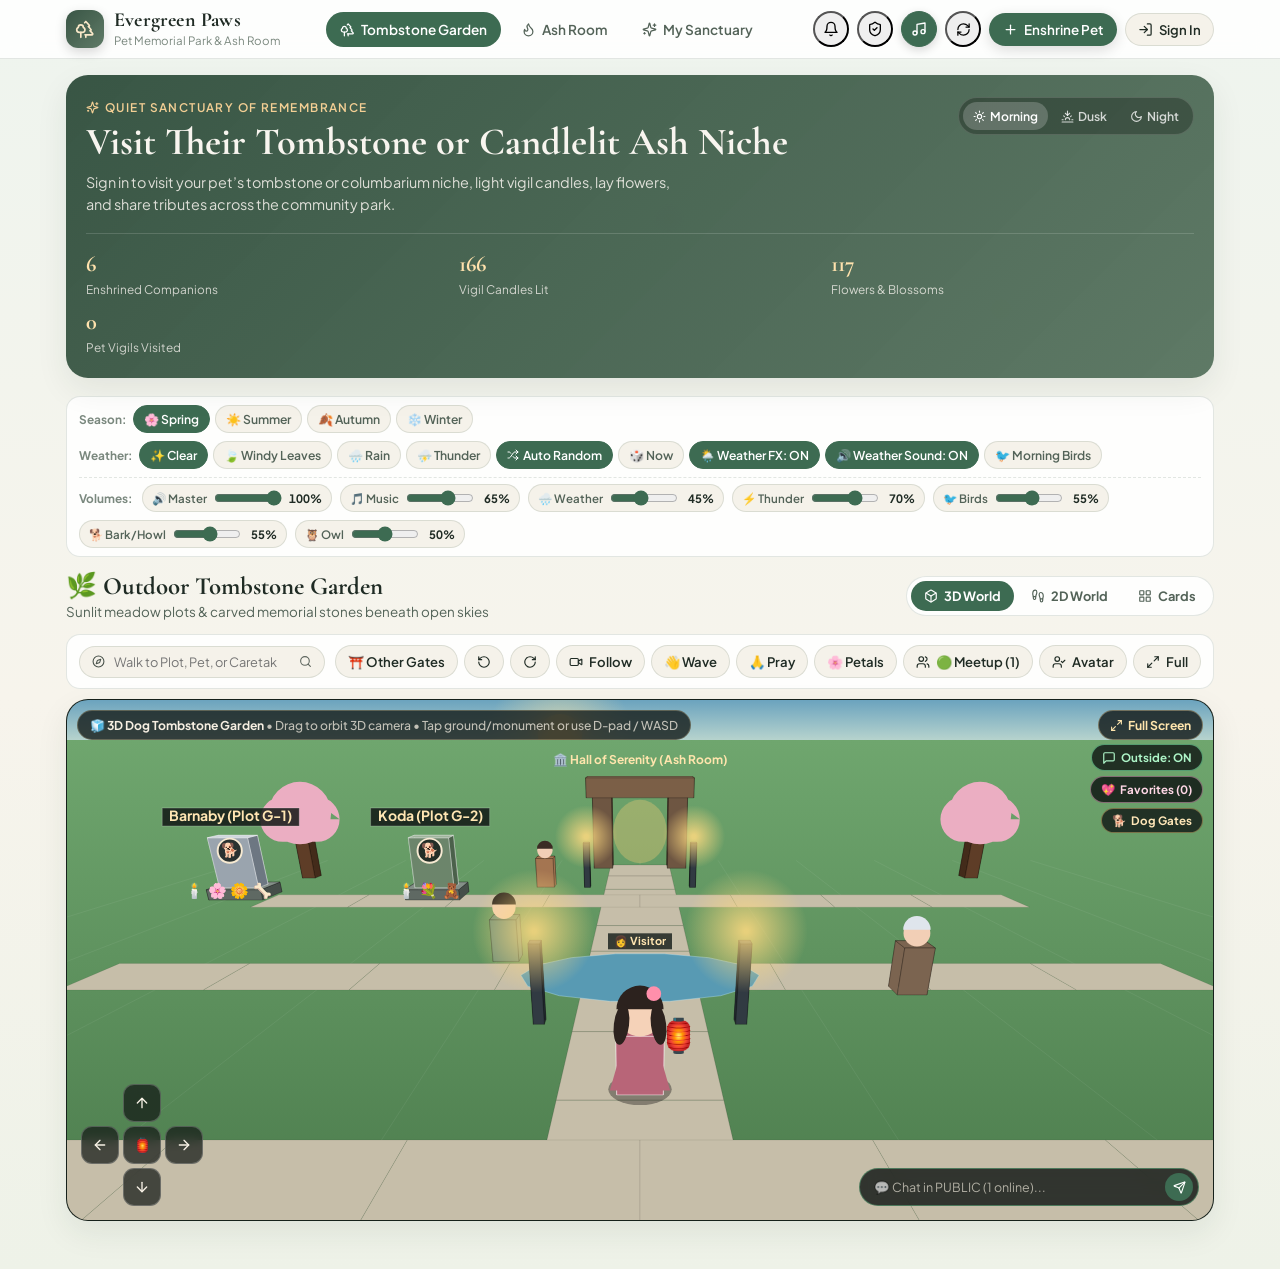
==== commit 0451ae36: "Deploy v1.0.5 Check Update modal, compact top bar & wrapped Full Scene menu (index-C-mtWw5G.js)" ====
--- a/index.html
+++ b/index.html
@@ -17,8 +17,8 @@
       href="https://fonts.googleapis.com/css2?family=Cormorant+Garamond:ital,wght@0,500;0,600;0,700;1,500&family=Plus+Jakarta+Sans:wght@400;500;600;700&display=swap"
       rel="stylesheet"
     />
-    <script type="module" src="./assets/index-o6ydzOhx.js"></script>
-    <link rel="stylesheet" href="./assets/index-Cq5pM-dF.css">
+    <script type="module" src="./assets/index-C-mtWw5G.js"></script>
+    <link rel="stylesheet" href="./assets/index-CxYthMvU.css">
   </head>
   <body>
     <div id="root"></div>
--- a/assets/index-CxYthMvU.css
+++ b/assets/index-CxYthMvU.css
@@ -0,0 +1 @@
+:root{--font-serif: "Cormorant Garamond", Georgia, serif;--font-sans: "Plus Jakarta Sans", -apple-system, BlinkMacSystemFont, sans-serif;--radius-lg: 22px;--radius-md: 14px;--radius-sm: 10px}*{box-sizing:border-box}html,body{margin:0;padding:0;font-family:var(--font-sans);-webkit-font-smoothing:antialiased;overflow-x:hidden}button,input,textarea,select{font-family:inherit}.park-shell{min-height:100vh;position:relative;transition:background .5s ease,color .4s ease;padding-bottom:84px}.theme-morning{--bg-page: linear-gradient(180deg, #eef4ee 0%, #f7f4ec 55%, #eef2e8 100%);--bg-surface: rgba(255, 255, 255, .88);--bg-surface-strong: #ffffff;--bg-elevated: #f5f2ea;--bg-columbarium: linear-gradient(180deg, #2d241f 0%, #201915 100%);--text-primary: #1f2b24;--text-secondary: #536358;--text-muted: #7a887e;--border-soft: rgba(45, 70, 52, .13);--accent: #3d6b52;--accent-warm: #c2853c;--accent-soft: rgba(61, 107, 82, .12);--hero-bg: linear-gradient(135deg, rgba(45, 75, 58, .94), rgba(78, 108, 86, .9));--shadow-card: 0 12px 32px rgba(27, 45, 32, .08);--firefly-opacity: .25}.theme-dusk{--bg-page: linear-gradient(180deg, #2b2129 0%, #3a2a30 48%, #211d26 100%);--bg-surface: rgba(48, 37, 44, .88);--bg-surface-strong: #372a32;--bg-elevated: #42333b;--bg-columbarium: linear-gradient(180deg, #221714 0%, #150e0c 100%);--text-primary: #f8efe6;--text-secondary: #d7c3b8;--text-muted: #a69088;--border-soft: rgba(247, 198, 146, .18);--accent: #e5a05d;--accent-warm: #f3b56c;--accent-soft: rgba(229, 160, 93, .16);--hero-bg: linear-gradient(135deg, rgba(66, 39, 46, .95), rgba(114, 68, 59, .9));--shadow-card: 0 14px 36px rgba(10, 6, 8, .35);--firefly-opacity: .72}.theme-night{--bg-page: linear-gradient(180deg, #0d151d 0%, #131f26 52%, #0b1117 100%);--bg-surface: rgba(22, 33, 42, .88);--bg-surface-strong: #192630;--bg-elevated: #21313d;--bg-columbarium: linear-gradient(180deg, #161312 0%, #0d0b0a 100%);--text-primary: #eef4f7;--text-secondary: #b2c3ce;--text-muted: #7c919e;--border-soft: rgba(164, 206, 232, .15);--accent: #7ec4a7;--accent-warm: #f2be6b;--accent-soft: rgba(126, 196, 167, .14);--hero-bg: linear-gradient(135deg, rgba(16, 28, 36, .96), rgba(31, 52, 60, .92));--shadow-card: 0 16px 38px rgba(0, 0, 0, .45);--firefly-opacity: .95}.park-shell{background:var(--bg-page);color:var(--text-primary)}.ambient-layer{pointer-events:none;position:fixed;top:0;right:0;bottom:0;left:0;overflow:hidden;z-index:0;opacity:var(--firefly-opacity)}.firefly{position:absolute;width:6px;height:6px;border-radius:50%;background:radial-gradient(circle,#ffe49c,#ffe49c00 70%);box-shadow:0 0 12px 3px #ffd67a8c;animation:fireflyFloat 9s ease-in-out infinite}.firefly.f1{top:18%;left:12%;animation-delay:0s}.firefly.f2{top:34%;left:78%;animation-delay:1.8s}.firefly.f3{top:55%;left:26%;animation-delay:3.1s}.firefly.f4{top:72%;left:86%;animation-delay:4.5s}.firefly.f5{top:24%;left:52%;animation-delay:2.4s}.firefly.f6{top:82%;left:42%;animation-delay:5.7s}@keyframes fireflyFloat{0%,to{transform:translate(0) scale(.8);opacity:.35}50%{transform:translate(16px,-22px) scale(1.3);opacity:1}}@keyframes flameFlicker{0%,to{transform:scaleY(1) rotate(-2deg);opacity:.95}50%{transform:scaleY(1.12) rotate(2deg);opacity:1}}@keyframes smokeRise{0%{transform:translateY(0) translate(0) scale(.8);opacity:.65}50%{transform:translateY(-16px) translate(4px) scale(1.1);opacity:.4}to{transform:translateY(-32px) translate(-3px) scale(1.4);opacity:0}}@keyframes petalFall{0%{transform:translateY(-10px) rotate(0);opacity:0}20%{opacity:.85}to{transform:translateY(80px) rotate(120deg);opacity:0}}@keyframes bellRipple{0%{transform:scale(.95);opacity:.85}to{transform:scale(1.06);opacity:0}}.top-bar{position:sticky;top:0;z-index:30;backdrop-filter:blur(14px);-webkit-backdrop-filter:blur(14px);background:var(--bg-surface);border-bottom:1px solid var(--border-soft)}.top-bar-inner{max-width:1180px;margin:0 auto;padding:10px 16px;display:flex;align-items:center;justify-content:space-between;gap:10px}.brand-group{display:flex;align-items:center;gap:10px;min-width:0}.brand-crest{width:38px;height:38px;border-radius:12px;background:var(--hero-bg);color:#f9e8c8;display:grid;place-items:center;flex-shrink:0;box-shadow:0 4px 12px #00000029}.brand-title{font-family:var(--font-serif);font-size:1.25rem;font-weight:700;line-height:1.05;margin:0;letter-spacing:.01em}.brand-sub{font-size:.72rem;color:var(--text-muted);margin:2px 0 0}.top-actions{display:flex;align-items:center;gap:8px}.desktop-nav{display:none;gap:6px}@media (min-width: 860px){.desktop-nav{display:flex}.park-shell{padding-bottom:32px}}.nav-pill{border:1px solid transparent;background:transparent;color:var(--text-secondary);padding:8px 13px;border-radius:999px;font-size:.85rem;font-weight:600;display:inline-flex;align-items:center;gap:6px;cursor:pointer;transition:all .2s ease}.nav-pill:hover{background:var(--accent-soft);color:var(--text-primary)}.nav-pill.active{background:var(--accent);color:#fff}.btn-primary{background:var(--accent);color:#fff;border:none;border-radius:999px;padding:8px 14px;font-size:.84rem;font-weight:600;display:inline-flex;align-items:center;gap:6px;cursor:pointer;box-shadow:0 4px 14px #00000024;transition:transform .15s ease,opacity .2s ease}.btn-primary:hover{transform:translateY(-1px);opacity:.94}.btn-ghost{background:var(--bg-elevated);color:var(--text-primary);border:1px solid var(--border-soft);border-radius:999px;padding:7px 12px;font-size:.82rem;font-weight:600;display:inline-flex;align-items:center;gap:6px;cursor:pointer}.btn-ghost:hover{border-color:var(--accent)}.user-chip{display:inline-flex;align-items:center;gap:6px;background:var(--accent-soft);color:var(--text-primary);border:1px solid var(--border-soft);border-radius:999px;padding:5px 10px 5px 6px;font-size:.8rem;font-weight:600;cursor:pointer}.user-avatar-dot{width:24px;height:24px;border-radius:50%;background:var(--accent);color:#fff;display:grid;place-items:center;font-size:.72rem;font-weight:700}.main-content{position:relative;z-index:1;max-width:1180px;margin:0 auto;padding:16px}.hero-card{background:var(--hero-bg);color:#f8f5ef;border-radius:var(--radius-lg);padding:22px 20px;position:relative;overflow:hidden;box-shadow:var(--shadow-card);margin-bottom:18px}.hero-top{display:flex;flex-wrap:wrap;justify-content:space-between;align-items:flex-start;gap:14px}.hero-eyebrow{display:inline-flex;align-items:center;gap:6px;font-size:.74rem;text-transform:uppercase;letter-spacing:.12em;color:#f3cf94;font-weight:600;margin-bottom:6px}.hero-heading{font-family:var(--font-serif);font-size:clamp(1.7rem,4vw,2.4rem);font-weight:700;margin:0 0 8px;line-height:1.12}.hero-desc{margin:0;max-width:600px;font-size:.9rem;line-height:1.5;color:#f8f5efdb}.atmosphere-picker{display:inline-flex;background:#00000047;padding:4px;border-radius:999px;border:1px solid rgba(255,255,255,.14);gap:3px}.atm-btn{border:none;background:transparent;color:#ffffffc7;font-size:.76rem;font-weight:600;padding:6px 10px;border-radius:999px;cursor:pointer;display:inline-flex;align-items:center;gap:4px}.atm-btn.active{background:#fff3;color:#fff}.hero-stats{display:grid;grid-template-columns:repeat(3,minmax(0,1fr));gap:10px;margin-top:18px;padding-top:16px;border-top:1px solid rgba(255,255,255,.15)}.stat-item strong{display:block;font-family:var(--font-serif);font-size:1.4rem;color:#ffe2ad}.stat-item span{font-size:.74rem;color:#f8f5efc7}.controls-row{display:flex;flex-wrap:wrap;gap:10px;align-items:center;justify-content:space-between;margin-bottom:18px}.search-box{flex:1 1 230px;display:flex;align-items:center;gap:8px;background:var(--bg-surface-strong);border:1px solid var(--border-soft);border-radius:999px;padding:8px 14px;color:var(--text-muted)}.search-box input{border:none;outline:none;background:transparent;color:var(--text-primary);width:100%;font-size:.88rem}.species-chips{display:flex;gap:6px;overflow-x:auto;padding-bottom:2px}.chip{border:1px solid var(--border-soft);background:var(--bg-surface);color:var(--text-secondary);border-radius:999px;padding:6px 12px;font-size:.8rem;font-weight:600;cursor:pointer;white-space:nowrap}.chip.active{background:var(--accent);color:#fff;border-color:var(--accent)}.section-header{display:flex;align-items:center;justify-content:space-between;gap:12px;margin-bottom:14px}.section-title{font-family:var(--font-serif);font-size:1.55rem;font-weight:700;margin:0;display:flex;align-items:center;gap:8px}.section-subtitle{margin:2px 0 0;font-size:.84rem;color:var(--text-secondary)}.memorial-grid{display:grid;grid-template-columns:repeat(auto-fill,minmax(280px,1fr));gap:16px}.memorial-card{background:var(--bg-surface);border:1px solid var(--border-soft);border-radius:var(--radius-lg);overflow:hidden;box-shadow:var(--shadow-card);display:flex;flex-direction:column;transition:transform .2s ease,border-color .2s ease;cursor:pointer}.memorial-card:hover{transform:translateY(-3px);border-color:var(--accent)}.memorial-card.ash-card{background:var(--bg-columbarium);color:#f7efe4;border-color:#d4a85347}.memorial-card.ash-card .card-meta,.memorial-card.ash-card .card-epitaph{color:#f7efe4c7}.card-body{padding:14px 16px 16px;display:flex;flex-direction:column;gap:8px;flex:1}.card-top-row{display:flex;justify-content:space-between;align-items:flex-start;gap:8px}.card-pet-name{font-family:var(--font-serif);font-size:1.4rem;font-weight:700;margin:0;line-height:1.1}.card-meta{font-size:.78rem;color:var(--text-secondary);margin:3px 0 0}.location-badge{font-size:.72rem;font-weight:700;padding:4px 9px;border-radius:999px;background:var(--accent-soft);color:var(--accent);white-space:nowrap}.ash-card .location-badge{background:#d4a85333;color:#f3cf85}.owner-pill{display:inline-flex;align-items:center;gap:4px;font-size:.7rem;font-weight:700;padding:3px 8px;border-radius:999px;background:#c2853c33;color:#e4a853}.card-epitaph{font-family:var(--font-serif);font-style:italic;font-size:.98rem;line-height:1.38;color:var(--text-secondary);margin:2px 0;display:-webkit-box;-webkit-line-clamp:2;-webkit-box-orient:vertical;overflow:hidden}.card-footer{margin-top:auto;padding-top:10px;border-top:1px solid var(--border-soft);display:flex;justify-content:space-between;align-items:center;font-size:.78rem}.ash-card .card-footer{border-top-color:#ffffff1a}.ritual-counts{display:flex;gap:10px;color:var(--text-muted)}.ash-card .ritual-counts{color:#f7efe4b3}.visit-cta{font-weight:700;color:var(--accent);display:inline-flex;align-items:center;gap:4px}.ash-card .visit-cta{color:#f4c977}.monument-stage{position:relative;width:100%;overflow:hidden;display:flex;flex-direction:column;align-items:center;justify-content:flex-end}.monument-stage.compact{height:206px;padding:14px 12px 0}.monument-stage.full{height:300px;padding:20px 16px 0;border-radius:var(--radius-lg)}.stage-tombstone{background:linear-gradient(180deg,#87a796,#a5bea9 54%,#577856)}.theme-dusk .stage-tombstone{background:linear-gradient(180deg,#5c3f4a,#8e5f5a 55%,#374a38)}.theme-night .stage-tombstone{background:linear-gradient(180deg,#101e2b,#1d3240 58%,#1a3022)}.stage-stars{position:absolute;top:0;right:0;bottom:0;left:0;background-image:radial-gradient(1.5px 1.5px at 20% 22%,rgba(255,255,255,.8),transparent),radial-gradient(1.5px 1.5px at 74% 16%,rgba(255,240,195,.85),transparent),radial-gradient(1px 1px at 48% 12%,rgba(255,255,255,.7),transparent),radial-gradient(1.5px 1.5px at 85% 34%,rgba(255,255,255,.75),transparent);opacity:.65;pointer-events:none}.tombstone-stone{position:relative;z-index:2;width:148px;min-height:152px;padding:14px 12px 18px;display:flex;flex-direction:column;align-items:center;text-align:center;box-shadow:0 12px 24px #00000047;transition:transform .25s ease}.monument-stage.full .tombstone-stone{width:196px;min-height:214px;padding:18px 16px 22px}.stone-classic-granite{border-radius:74px 74px 8px 8px;background:linear-gradient(155deg,#cfd6dc,#98a2ac 55%,#737d87);border:2px solid rgba(255,255,255,.45);color:#1f2933}.stone-angel-wings{border-radius:84px 84px 10px 10px;background:linear-gradient(155deg,#fbf7ee,#e4dccb 65%,#cbc0aa);border:2px solid rgba(255,248,232,.8);color:#3a3126}.stone-rose-heart{border-radius:50% 50% 18px 18px/34% 34% 12px 12px;background:linear-gradient(155deg,#f9dfe5,#e5b2be 60%,#c68d9b);border:2px solid rgba(255,236,240,.75);color:#46232c}.stone-moss-celtic{border-radius:18px 18px 6px 6px;background:linear-gradient(155deg,#a7b8a3,#6f866d 60%,#4d624d);border:2px solid rgba(206,230,196,.48);color:#f2f7ef}.stone-portrait{width:56px;height:56px;border-radius:50%;object-fit:cover;border:3px solid rgba(255,255,255,.88);box-shadow:0 4px 10px #00000040;margin-bottom:6px}.monument-stage.full .stone-portrait{width:78px;height:78px;margin-bottom:10px}.stone-name{font-family:var(--font-serif);font-weight:700;font-size:1.05rem;line-height:1.05}.monument-stage.full .stone-name{font-size:1.35rem}.stone-years{font-size:.66rem;opacity:.82;margin-top:2px;letter-spacing:.04em}.meadow-base{position:relative;z-index:3;width:100%;height:32px;background:linear-gradient(180deg,#4b7049,#345233);border-top:2px solid rgba(173,214,152,.35);display:flex;align-items:center;justify-content:center;gap:8px;padding:0 12px}.monument-stage.full .meadow-base{height:44px;gap:12px}.stage-ash-room{background:radial-gradient(circle at 50% 18%,#ffce8047,#2b1f1a 52%,#17100e);box-shadow:inset 0 0 40px #000000a6}.niche-alcove{position:relative;z-index:2;width:82%;max-width:240px;height:168px;background:linear-gradient(180deg,#3c2b23,#241914);border:4px solid #72543f;border-bottom:none;border-radius:16px 16px 0 0;box-shadow:inset 0 16px 28px #ffc67029,0 12px 28px #00000080;display:flex;flex-direction:column;align-items:center;justify-content:flex-end;padding:10px 10px 8px}.monument-stage.full .niche-alcove{max-width:310px;height:242px;padding:14px 16px 10px}.niche-spotlight{position:absolute;top:0;left:50%;transform:translate(-50%);width:70%;height:75%;background:radial-gradient(ellipse at top,rgba(255,214,140,.34),transparent 72%);pointer-events:none}.niche-row{position:relative;z-index:2;display:flex;flex-direction:column;align-items:center;justify-content:center;gap:6px;width:100%}.niche-frame{width:54px;height:54px;border-radius:50%;padding:2.5px;background:linear-gradient(135deg,#f3d287,#8a6432);box-shadow:0 4px 12px #00000073}.monument-stage.full .niche-frame{width:78px;height:78px}.niche-frame img{width:100%;height:100%;object-fit:cover;border-radius:50%;display:block}.urn-svg{width:44px;height:60px;filter:drop-shadow(0 6px 10px rgba(0,0,0,.45))}.monument-stage.full .urn-svg{width:78px;height:112px}.niche-plaque{margin-top:6px;background:linear-gradient(90deg,#b88e46,#e5c37a,#b88e46);color:#291c0b;font-size:.68rem;font-weight:800;letter-spacing:.06em;padding:2px 10px;border-radius:4px;text-transform:uppercase}.niche-shelf{position:relative;z-index:3;width:100%;height:30px;background:linear-gradient(180deg,#5e4230,#3d2a1e);border-top:2px solid #967252;display:flex;align-items:center;justify-content:center;gap:10px}.monument-stage.full .niche-shelf{height:42px;gap:14px}.offering-token{position:relative;display:inline-flex;align-items:center;justify-content:center;font-size:1.05rem;filter:drop-shadow(0 2px 4px rgba(0,0,0,.4))}.monument-stage.full .offering-token{font-size:1.35rem}.candle-glow{position:relative}.candle-glow:before{content:"";position:absolute;top:-4px;left:50%;transform:translate(-50%);width:18px;height:18px;border-radius:50%;background:radial-gradient(circle,rgba(255,200,90,.85),transparent 70%);animation:flameFlicker 1.4s ease-in-out infinite;pointer-events:none}.incense-smoke:after{content:"〰";position:absolute;top:-14px;left:50%;font-size:.75rem;color:#ebf2f5b8;animation:smokeRise 2.8s ease-out infinite;pointer-events:none}.modal-backdrop{position:fixed;top:0;right:0;bottom:0;left:0;z-index:95;background:#080c0eb8;-webkit-backdrop-filter:blur(6px);backdrop-filter:blur(6px);display:flex;align-items:center;justify-content:center;padding:12px}.modal-panel{width:100%;max-width:720px;max-height:92vh;overflow-y:auto;background:var(--bg-surface-strong);color:var(--text-primary);border:1px solid var(--border-soft);border-radius:var(--radius-lg);box-shadow:0 24px 60px #00000073;padding:18px;position:relative}.modal-panel.narrow{max-width:460px}.modal-header{display:flex;justify-content:space-between;align-items:flex-start;gap:12px;margin-bottom:14px}.modal-close{width:34px;height:34px;border-radius:50%;border:1px solid var(--border-soft);background:var(--bg-elevated);color:var(--text-primary);display:grid;place-items:center;cursor:pointer;flex-shrink:0}.ritual-bar{display:grid;grid-template-columns:repeat(2,minmax(0,1fr));gap:8px;margin:14px 0}@media (min-width: 600px){.ritual-bar{grid-template-columns:repeat(4,minmax(0,1fr))}}.ritual-btn{border:1px solid var(--border-soft);background:var(--bg-elevated);color:var(--text-primary);border-radius:var(--radius-md);padding:10px 8px;font-size:.8rem;font-weight:600;display:flex;flex-direction:column;align-items:center;gap:4px;cursor:pointer;transition:all .15s ease}.ritual-btn:hover{border-color:var(--accent-warm);transform:translateY(-1px)}.ritual-btn.active{border-color:var(--accent);background:var(--accent-soft)}.picker-popover{background:var(--bg-elevated);border:1px solid var(--border-soft);border-radius:var(--radius-md);padding:10px;margin-bottom:12px;display:flex;flex-wrap:wrap;gap:8px}.picker-item{border:1px solid var(--border-soft);background:var(--bg-surface-strong);color:var(--text-primary);border-radius:999px;padding:6px 12px;font-size:.8rem;font-weight:600;cursor:pointer}.picker-item:hover{border-color:var(--accent)}.blessing-banner{background:var(--accent-soft);border:1px solid var(--accent);color:var(--text-primary);border-radius:var(--radius-md);padding:10px 12px;font-size:.85rem;font-weight:600;display:flex;align-items:center;gap:8px;margin-bottom:12px}.modal-tabs{display:flex;gap:6px;overflow-x:auto;border-bottom:1px solid var(--border-soft);padding-bottom:8px;margin-bottom:14px}.modal-tab{border:none;background:transparent;color:var(--text-secondary);font-size:.83rem;font-weight:600;padding:7px 12px;border-radius:999px;cursor:pointer;white-space:nowrap}.modal-tab.active{background:var(--accent);color:#fff}.trait-row{display:flex;flex-wrap:wrap;gap:6px;margin:8px 0 12px}.trait-tag{font-size:.74rem;font-weight:600;padding:4px 10px;border-radius:999px;background:var(--bg-elevated);border:1px solid var(--border-soft)}.log-list{display:flex;flex-direction:column;gap:8px}.log-item{background:var(--bg-elevated);border:1px solid var(--border-soft);border-radius:var(--radius-sm);padding:10px 12px;display:flex;justify-content:space-between;align-items:flex-start;gap:10px;font-size:.84rem}.memories-grid{display:grid;grid-template-columns:repeat(auto-fill,minmax(180px,1fr));gap:10px}.memory-card{background:var(--bg-elevated);border:1px solid var(--border-soft);border-radius:var(--radius-md);overflow:hidden}.memory-card img{width:100%;height:140px;object-fit:cover;display:block}.memory-caption{padding:8px 10px;font-size:.78rem;color:var(--text-secondary)}.form-grid{display:grid;gap:12px}.form-row-2{display:grid;grid-template-columns:1fr 1fr;gap:10px}@media (max-width: 520px){.form-row-2{grid-template-columns:1fr}}.field-label{display:block;font-size:.78rem;font-weight:700;color:var(--text-secondary);margin-bottom:5px}.input-control{width:100%;background:var(--bg-elevated);color:var(--text-primary);border:1px solid var(--border-soft);border-radius:var(--radius-sm);padding:9px 11px;font-size:.88rem;outline:none}.input-control:focus{border-color:var(--accent)}.style-grid{display:grid;grid-template-columns:repeat(2,minmax(0,1fr));gap:8px}.style-option{border:1px solid var(--border-soft);background:var(--bg-elevated);color:var(--text-primary);border-radius:var(--radius-sm);padding:9px 10px;text-align:left;cursor:pointer}.style-option.active{border-color:var(--accent);background:var(--accent-soft)}.preset-thumbs{display:flex;gap:8px;overflow-x:auto;padding:4px 0}.preset-thumb{width:56px;height:56px;border-radius:12px;overflow:hidden;border:2px solid transparent;padding:0;cursor:pointer;flex-shrink:0}.preset-thumb.active{border-color:var(--accent)}.preset-thumb img{width:100%;height:100%;object-fit:cover;display:block}.mobile-bottom-nav{position:fixed;bottom:0;left:0;right:0;z-index:40;background:var(--bg-surface-strong);border-top:1px solid var(--border-soft);display:grid;grid-template-columns:repeat(3,1fr);padding:6px 8px calc(6px + env(safe-area-inset-bottom))}@media (min-width: 860px){.mobile-bottom-nav{display:none}}.mobile-nav-btn{border:none;background:transparent;color:var(--text-muted);display:flex;flex-direction:column;align-items:center;gap:3px;font-size:.7rem;font-weight:700;padding:6px 4px;border-radius:12px;cursor:pointer}.mobile-nav-btn.active{color:var(--accent);background:var(--accent-soft)}.empty-state{background:var(--bg-surface);border:1px dashed var(--border-soft);border-radius:var(--radius-lg);padding:36px 20px;text-align:center;color:var(--text-secondary)}.view-mode-switch{display:inline-flex;background:var(--bg-surface);border:1px solid var(--border-soft);border-radius:999px;padding:4px;gap:4px}.view-mode-btn{border:none;background:transparent;color:var(--text-secondary);font-size:.8rem;font-weight:700;padding:7px 13px;border-radius:999px;cursor:pointer;display:inline-flex;align-items:center;gap:6px}.view-mode-btn.active{background:var(--accent);color:#fff}.world-container{display:flex;flex-direction:column;gap:10px}.world-hud-top{display:flex;flex-wrap:wrap;justify-content:space-between;align-items:center;gap:10px;background:var(--bg-surface);border:1px solid var(--border-soft);border-radius:var(--radius-md);padding:10px 12px}.world-quick-pets{display:flex;align-items:center;gap:6px;overflow-x:auto;max-width:100%;padding-bottom:2px}.quick-pets-label{display:inline-flex;align-items:center;gap:4px;font-size:.76rem;font-weight:700;color:var(--text-muted);white-space:nowrap}.quick-pet-chip{border:1px solid var(--border-soft);background:var(--bg-elevated);color:var(--text-primary);border-radius:999px;padding:5px 10px;font-size:.77rem;font-weight:600;display:inline-flex;align-items:center;gap:4px;cursor:pointer;white-space:nowrap}.quick-pet-chip.active{border-color:var(--accent-warm);background:var(--accent-soft)}.world-canvas-wrap{position:relative;border-radius:var(--radius-lg);overflow:hidden;border:1px solid var(--border-soft);box-shadow:var(--shadow-card);background:#141c18}.world-canvas{width:100%;height:520px;display:block;cursor:pointer;touch-action:none}@media (max-width: 600px){.world-canvas{height:450px}.world-hint-text{display:none}}.world-room-pill{position:absolute;top:10px;left:10px;right:10px;width:fit-content;max-width:calc(100% - 20px);background:#101614c7;-webkit-backdrop-filter:blur(8px);backdrop-filter:blur(8px);color:#f6efe2;border:1px solid rgba(255,226,170,.25);border-radius:999px;padding:6px 12px;font-size:.76rem;font-weight:700;pointer-events:none}.world-hint-text{font-weight:500;color:#f6efe2bd}.world-toast{position:absolute;top:48px;left:50%;transform:translate(-50%);background:#18241eeb;color:#ffe3a8;border:1px solid rgba(255,214,130,.45);border-radius:999px;padding:6px 14px;font-size:.8rem;font-weight:600;display:inline-flex;align-items:center;gap:6px;pointer-events:none;z-index:10}.world-portal-prompt{position:absolute;bottom:62px;left:50%;transform:translate(-50%);z-index:18}.world-dpad{position:absolute;bottom:14px;left:14px;display:grid;grid-template-columns:repeat(3,38px);grid-template-rows:repeat(3,38px);gap:4px;z-index:12;user-select:none;-webkit-user-select:none}.dpad-btn{width:38px;height:38px;border-radius:11px;border:1px solid rgba(255,255,255,.22);background:#121816b8;-webkit-backdrop-filter:blur(6px);backdrop-filter:blur(6px);color:#f8f2e6;display:grid;place-items:center;cursor:pointer;padding:0;touch-action:manipulation}.dpad-btn:active{background:var(--accent);transform:scale(.95)}.dpad-btn.center{font-size:.95rem}.world-proximity-card{position:absolute;bottom:14px;right:14px;left:148px;max-width:520px;margin-left:auto;background:#141b19eb;-webkit-backdrop-filter:blur(10px);backdrop-filter:blur(10px);color:#f6efe4;border:1px solid rgba(255,216,138,.45);border-radius:16px;padding:10px 12px;display:flex;gap:10px;align-items:center;box-shadow:0 12px 28px #00000073;z-index:15}@media (max-width: 640px){.world-proximity-card{left:10px;right:10px;bottom:144px}}.proximity-pet-photo{width:54px;height:54px;border-radius:12px;object-fit:cover;border:2px solid rgba(255,216,138,.6);flex-shrink:0}.proximity-info{flex:1;min-width:0}.proximity-title-row{display:flex;align-items:center;justify-content:space-between;gap:6px}.proximity-epitaph{margin:3px 0 8px;font-family:var(--font-serif);font-style:italic;font-size:.88rem;color:#f6efe4d1;white-space:nowrap;overflow:hidden;text-overflow:ellipsis}.proximity-actions{display:flex;flex-wrap:wrap;gap:6px}.proximity-actions .btn-ghost{background:#ffffff1a;color:#f8f2e6;border-color:#fff3;padding:5px 9px;font-size:.74rem}.proximity-actions .btn-primary{padding:5px 11px;font-size:.75rem}.world-avatar-drawer{position:absolute;top:12px;right:12px;width:min(310px,calc(100% - 24px));background:var(--bg-surface-strong);color:var(--text-primary);border:1px solid var(--border-soft);border-radius:16px;padding:12px 14px;box-shadow:var(--shadow-card);z-index:20}.world-container.is-fullscreen{position:fixed;top:0;right:0;bottom:0;left:0;z-index:55;background:#0e1512;padding:0;margin:0;width:100vw;height:100dvh;display:flex;flex-direction:column;gap:0}.world-container.is-fullscreen .world-hud-top{border-radius:0;border-left:none;border-right:none;border-top:none;background:#101614f0;color:#f6efe2}.world-container.is-fullscreen .world-hud-top .btn-ghost{background:#ffffff14;color:#f6efe2;border-color:#ffffff2e}.world-container.is-fullscreen .world-canvas-wrap{flex:1;border-radius:0;border:none;height:100%}.world-container.is-fullscreen .world-canvas{height:100%!important}.world-fs-floating-btn{position:absolute;top:10px;right:10px;z-index:14;border:1px solid rgba(255,226,170,.35);background:#101614cc;-webkit-backdrop-filter:blur(8px);backdrop-filter:blur(8px);color:#ffe5ad;border-radius:999px;padding:6px 11px;font-size:.76rem;font-weight:700;display:inline-flex;align-items:center;gap:5px;cursor:pointer}.world-fs-floating-btn:hover{background:#202e28eb}.world-outside-chat-btn{position:absolute;top:44px;right:10px;z-index:14;border:1px solid rgba(255,255,255,.24);background:#101614d1;-webkit-backdrop-filter:blur(8px);backdrop-filter:blur(8px);color:#e6efe8;border-radius:999px;padding:5px 10px;font-size:.72rem;font-weight:700;display:inline-flex;align-items:center;gap:5px;cursor:pointer}.world-outside-chat-btn.is-on{border-color:#82f5af8c;color:#aef5c8}.world-outside-chat-btn.is-off{border-color:#f078788c;color:#f4b2b2}.world-favorites-btn{position:absolute;top:76px;right:10px;z-index:14;border:1px solid rgba(255,190,215,.45);background:#101614d6;-webkit-backdrop-filter:blur(8px);backdrop-filter:blur(8px);color:#ffd7e6;border-radius:999px;padding:5px 10px;font-size:.72rem;font-weight:700;display:inline-flex;align-items:center;gap:5px;cursor:pointer}.world-favorites-btn.active{background:#b84a76e6;border-color:#ffd57e;color:#fff}.world-gate-readonly-pill{position:absolute;top:108px;right:10px;z-index:14;border:1px solid rgba(255,213,126,.4);background:#101614cc;-webkit-backdrop-filter:blur(8px);backdrop-filter:blur(8px);color:#ffe7b8;border-radius:999px;padding:4px 10px;font-size:.72rem;font-weight:700;display:inline-flex;align-items:center;gap:5px;pointer-events:auto;cursor:default;-webkit-user-select:none;user-select:none}.world-chat-preview-3rows{position:absolute;bottom:54px;left:146px;right:14px;max-width:340px;margin-left:auto;display:flex;flex-direction:column;gap:3px;background:#0e1412ad;-webkit-backdrop-filter:blur(6px);backdrop-filter:blur(6px);border:1px solid rgba(255,255,255,.14);border-radius:11px;padding:6px 9px;z-index:12;pointer-events:none}.world-chat-preview-row{font-size:.72rem;line-height:1.3;color:#f4f1ea;overflow:hidden;text-overflow:ellipsis;white-space:nowrap}@keyframes inviteBlinkPulse{0%,to{border-color:#ffd57ef2;box-shadow:0 0 14px #ffd57e73;background:#1a241ef0}50%{border-color:#82f5aff2;box-shadow:0 0 18px #82f5af8c;background:#263022f5}}.world-group-invite-banner{position:absolute;top:84px;left:10px;z-index:16;width:min(270px,calc(100% - 20px));padding:9px 11px;border-radius:12px;border:2px solid rgba(255,213,126,.9);color:#fff8eb;-webkit-backdrop-filter:blur(8px);backdrop-filter:blur(8px);animation:inviteBlinkPulse 1.15s ease-in-out infinite;display:flex;flex-direction:column;gap:6px}.notif-bell-btn.has-invite{border-color:#ffd57e;animation:inviteBlinkPulse 1.2s ease-in-out infinite}.world-nearby-note{position:absolute;bottom:62px;left:50%;transform:translate(-50%);z-index:14;border:1.5px solid #ffd57e;background:#121a18eb;-webkit-backdrop-filter:blur(8px);backdrop-filter:blur(8px);color:#fff3d6;border-radius:999px;padding:7px 14px 7px 8px;display:inline-flex;align-items:center;gap:8px;font-size:.8rem;font-weight:700;cursor:pointer;box-shadow:0 8px 24px #00000073;max-width:calc(100% - 170px);animation:notePulse 2.2s ease-in-out infinite}@media (max-width: 640px){.world-nearby-note{left:auto;right:10px;bottom:60px;transform:none;max-width:calc(100% - 150px)}}@keyframes notePulse{0%,to{box-shadow:0 0 #ffd57e73,0 8px 24px #00000073}50%{box-shadow:0 0 0 6px #ffd57e00,0 8px 24px #00000073}}.world-nearby-note img{width:26px;height:26px;border-radius:50%;object-fit:cover;border:1.5px solid #ffd57e;flex-shrink:0}.world-nearby-note span{white-space:nowrap;overflow:hidden;text-overflow:ellipsis}.world-proximity-card{align-items:flex-start;padding:12px 36px 12px 12px}.vigil-close-btn{position:absolute;top:8px;right:8px;width:26px;height:26px;border-radius:50%;border:1px solid rgba(255,255,255,.22);background:#ffffff1a;color:#f8f2e6;display:grid;place-items:center;cursor:pointer}.vigil-close-btn:hover{background:#ffffff38}.vigil-latest-msg{background:#ffffff14;border-left:2.5px solid #ffd57e;border-radius:0 8px 8px 0;padding:5px 8px;font-size:.75rem;color:#f8f2e6e6;margin-bottom:7px;line-height:1.35}.vigil-message-form{display:flex;gap:6px;margin-bottom:8px}.vigil-message-form input{flex:1;min-width:0;background:#ffffff1a;color:#fff;border:1px solid rgba(255,255,255,.22);border-radius:999px;padding:6px 11px;font-size:.76rem;outline:none}.vigil-message-form input::placeholder{color:#f8f2e699}.vigil-message-form input:focus{border-color:#ffd57e}.message-popup-backdrop{position:fixed;top:0;right:0;bottom:0;left:0;z-index:80;background:#080c0eb8;-webkit-backdrop-filter:blur(6px);backdrop-filter:blur(6px);display:flex;align-items:center;justify-content:center;padding:14px}.message-popup-box{width:100%;max-width:440px;background:var(--bg-surface-strong);color:var(--text-primary);border:1px solid var(--border-soft);border-radius:var(--radius-lg);padding:16px;box-shadow:0 24px 60px #0000008c}.emoticon-bar{display:flex;flex-wrap:wrap;gap:6px;background:var(--bg-elevated);border:1px solid var(--border-soft);border-radius:var(--radius-md);padding:8px;margin-bottom:10px}.emoticon-btn{border:1px solid transparent;background:var(--bg-surface);border-radius:10px;padding:5px 8px;font-size:1.15rem;line-height:1;cursor:pointer;transition:transform .12s ease,border-color .15s ease}.emoticon-btn:hover{transform:scale(1.12);border-color:var(--accent)}.message-textarea{white-space:pre-wrap;overflow-wrap:break-word;word-break:break-word;resize:vertical;line-height:1.5;min-height:96px}.env-weather-bar{display:flex;flex-wrap:wrap;align-items:center;justify-content:space-between;gap:8px;background:var(--bg-surface);border:1px solid var(--border-soft);border-radius:var(--radius-md);padding:8px 12px;margin-bottom:14px}.env-group{display:flex;flex-wrap:wrap;align-items:center;gap:5px}.env-label{font-size:.74rem;font-weight:700;color:var(--text-muted);margin-right:2px}.env-pill{border:1px solid var(--border-soft);background:var(--bg-elevated);color:var(--text-secondary);border-radius:999px;padding:5px 10px;font-size:.76rem;font-weight:600;cursor:pointer;display:inline-flex;align-items:center;gap:4px}.env-pill.active{background:var(--accent);color:#fff;border-color:var(--accent)}.volume-mixer-row{width:100%;display:flex;flex-wrap:wrap;align-items:center;gap:8px;padding-top:6px;border-top:1px dashed var(--border-soft)}.volume-slider-item{display:inline-flex;align-items:center;gap:5px;background:var(--bg-elevated);border:1px solid var(--border-soft);border-radius:999px;padding:3px 9px;font-size:.72rem;color:var(--text-secondary)}.volume-slider-item input[type=range]{width:68px;accent-color:var(--accent);cursor:pointer}.volume-slider-label{font-weight:600;white-space:nowrap}.volume-slider-pct{min-width:29px;text-align:right;font-variant-numeric:tabular-nums;font-weight:700;color:var(--text-primary)}.armtip-notif{background:#783e12f0;border:1.5px solid #ffd57e;color:#fff6dc;border-radius:12px;padding:8px 12px;font-size:.78rem;font-weight:700;line-height:1.35;margin-bottom:8px;box-shadow:0 6px 18px #00000059;animation:armtipPop .22s ease-out}@keyframes armtipPop{0%{transform:translateY(4px) scale(.97);opacity:0}to{transform:translateY(0) scale(1);opacity:1}}.btn-given-today{opacity:.78;border-color:#ffd57e73!important}.top-music-btn{width:36px;height:36px;border-radius:50%;padding:0;display:inline-flex;align-items:center;justify-content:center;flex-shrink:0;cursor:pointer;transition:all .2s ease}.top-music-btn.is-on{background:var(--accent);color:#fff;border:1px solid var(--accent);box-shadow:0 3px 10px #00000029}.top-music-btn.is-off{background:var(--bg-elevated);color:var(--text-muted);border:1px solid var(--border-soft)}.music-icon-wrap{position:relative;display:inline-flex;align-items:center;justify-content:center;width:18px;height:18px}.music-slash{position:absolute;width:20px;height:2.2px;background:#e05252;border-radius:2px;transform:rotate(-45deg);box-shadow:0 0 0 1.5px var(--bg-elevated);pointer-events:none}.notif-bell-btn{position:relative}.notif-badge{position:absolute;top:-4px;right:-4px;min-width:17px;height:17px;padding:0 4px;border-radius:999px;background:#e05252;color:#fff;font-size:.65rem;font-weight:800;display:grid;place-items:center;border:1.5px solid var(--bg-surface)}@media (max-width: 600px){.top-bar-inner{padding:8px 12px;gap:8px}.brand-crest{width:32px;height:32px;border-radius:10px}.brand-title{font-size:1.08rem}.brand-sub{display:none}.top-actions{gap:6px;flex-shrink:0}.top-actions .btn-primary,.top-actions .btn-ghost{padding:6px 10px;font-size:.78rem}}.btn-ghost.active{background:var(--accent);color:#fff;border-color:var(--accent)}.world-chat-bar{position:absolute;bottom:14px;left:146px;right:14px;max-width:340px;margin-left:auto;display:flex;align-items:center;gap:6px;background:#101614d1;-webkit-backdrop-filter:blur(8px);backdrop-filter:blur(8px);border:1px solid rgba(130,245,175,.35);border-radius:999px;padding:4px 5px 4px 12px;z-index:13}.world-chat-bar input{flex:1;min-width:0;border:none;outline:none;background:transparent;color:#fff;font-size:.78rem}.world-chat-bar input::placeholder{color:#f6efe2a6}.world-chat-send{width:28px;height:28px;border-radius:50%;border:none;background:var(--accent);color:#fff;display:grid;place-items:center;cursor:pointer;flex-shrink:0}.mp-drawer{position:absolute;top:12px;right:12px;width:min(330px,calc(100% - 24px));max-height:calc(100% - 24px);overflow-y:auto;background:var(--bg-surface-strong);color:var(--text-primary);border:1px solid var(--border-soft);border-radius:16px;padding:12px 14px;box-shadow:var(--shadow-card);z-index:22}.mp-status-badge{font-size:.7rem;font-weight:700;padding:2px 8px;border-radius:999px;background:var(--bg-elevated);border:1px solid var(--border-soft)}.mp-status-badge.is-live{border-color:#6ee7a373}.mp-inline-form{display:flex;gap:5px;align-items:center}.mp-visitors-list{display:flex;flex-direction:column;gap:5px;max-height:120px;overflow-y:auto}.mp-visitor-row{display:flex;align-items:center;justify-content:space-between;gap:8px;background:var(--bg-elevated);border:1px solid var(--border-soft);border-radius:10px;padding:5px 8px;font-size:.78rem}.mp-visitor-row.is-self{border-color:#6ee7a366}.mp-cloak-dot{width:10px;height:10px;border-radius:50%;flex-shrink:0;border:1px solid rgba(255,255,255,.5)}.mp-room-tag{font-size:.7rem;color:var(--text-secondary)}.mp-chat-feed{background:var(--bg-elevated);border:1px solid var(--border-soft);border-radius:10px;padding:7px 9px;max-height:110px;overflow-y:auto;display:flex;flex-direction:column;gap:4px}.mp-chat-line{font-size:.76rem;line-height:1.35;word-break:break-word}.walk-search-wrap{position:relative;flex:1 1 240px;max-width:340px}.walk-search-box{display:flex;align-items:center;gap:7px;background:var(--bg-elevated);border:1px solid var(--border-soft);border-radius:999px;padding:6px 12px;color:var(--text-primary)}.walk-search-box input{border:none;outline:none;background:transparent;color:var(--text-primary);font-size:.8rem;width:100%;min-width:0}.walk-search-dropdown{position:absolute;top:calc(100% + 6px);left:0;right:0;background:var(--bg-surface-strong);border:1px solid var(--border-soft);border-radius:14px;box-shadow:var(--shadow-card);max-height:240px;overflow-y:auto;z-index:40;padding:6px;display:flex;flex-direction:column;gap:4px}.walk-search-item{border:1px solid transparent;background:var(--bg-elevated);color:var(--text-primary);border-radius:10px;padding:7px 10px;text-align:left;cursor:pointer;display:flex;flex-direction:column;gap:2px}.walk-search-item:hover,.walk-search-item.active{border-color:var(--accent)}.walk-search-main{display:flex;align-items:center;gap:6px;font-size:.82rem}.walk-search-code{margin-left:auto;font-size:.72rem;font-weight:700;color:var(--accent)}.walk-search-sub{font-size:.72rem;color:var(--text-muted)}.walk-search-empty{padding:10px;text-align:center;font-size:.78rem;color:var(--text-muted)}.world-hud-actions{display:flex;gap:6px;flex-wrap:wrap}body.world-is-fullscreen .main-content{z-index:auto!important}body.world-is-fullscreen .mobile-bottom-nav,body.world-is-fullscreen .top-bar{display:none!important}body.is-apk-app,body.is-apk-app *{-webkit-tap-highlight-color:transparent!important;tap-highlight-color:transparent!important}body.is-apk-app .world-canvas,body.is-apk-app .world-canvas-wrap{cursor:default!important;outline:none!important;-webkit-user-select:none;user-select:none;-webkit-touch-callout:none}body.is-apk-app .top-bar-inner{padding:6px 10px;gap:6px;flex-wrap:wrap}body.is-apk-app .brand-group{gap:6px}body.is-apk-app .brand-crest{width:28px;height:28px;border-radius:8px}body.is-apk-app .brand-title{font-size:.94rem;white-space:nowrap}body.is-apk-app .brand-sub{display:none}body.is-apk-app .top-actions{gap:5px;flex-wrap:wrap;justify-content:flex-end;max-width:100%;margin-left:auto}body.is-apk-app .top-actions .top-music-btn{width:30px;height:30px;padding:0;flex-shrink:0}body.is-apk-app .top-actions .btn-primary,body.is-apk-app .top-actions .btn-ghost,body.is-apk-app .top-actions .user-chip{padding:5px 9px;font-size:.73rem;white-space:nowrap;flex-shrink:0}body.is-apk-app .world-hud-top{padding:6px 8px;gap:6px;flex-direction:column;align-items:stretch}body.is-apk-app .walk-search-box{padding:4px 9px;min-height:30px}body.is-apk-app .walk-search-box input{font-size:.76rem}body.is-apk-app .world-hud-actions{flex-wrap:wrap;overflow:visible;gap:5px}body.is-apk-app .world-hud-actions .btn-ghost{padding:4px 8px;font-size:.72rem;white-space:nowrap;flex-shrink:0}.world-fullscene-menu-overlay{position:absolute;top:8px;left:8px;right:112px;z-index:20;display:flex;flex-direction:column;gap:6px;pointer-events:none}body.is-apk-app .world-fullscene-menu-overlay{right:56px}.world-fullscene-bar-row{display:flex;align-items:center;gap:6px;pointer-events:auto;max-width:560px}.world-fullscene-bar-row .walk-search-wrap{flex:1;min-width:0}.world-fullscene-bar-row .walk-search-box{background:#101614db;border-color:#ffe2aa57;color:#f6efe2}.world-fullscene-bar-row .walk-search-box input{color:#f6efe2}.world-fullmenu-toggle-btn{border:1px solid rgba(255,226,170,.42);background:#101614db;-webkit-backdrop-filter:blur(8px);backdrop-filter:blur(8px);color:#ffe8ba;border-radius:999px;padding:6px 11px;font-size:.76rem;font-weight:700;display:inline-flex;align-items:center;gap:5px;cursor:pointer;white-space:nowrap;flex-shrink:0}.world-fullmenu-toggle-btn.active{background:var(--accent);color:#fff;border-color:var(--accent)}.world-fullscene-drawer{pointer-events:auto;background:#0e1412eb;-webkit-backdrop-filter:blur(10px);backdrop-filter:blur(10px);border:1px solid rgba(255,226,170,.3);border-radius:14px;padding:8px;max-width:540px;box-shadow:0 12px 28px #0000007a}.world-fullscene-drawer .world-hud-actions{flex-wrap:wrap!important;overflow:visible!important;gap:5px}.world-fullscene-drawer .btn-ghost{background:#ffffff17;color:#f6efe2;border-color:#fff3;padding:5px 9px;font-size:.73rem}body.is-apk-app .park-shell{padding-bottom:calc(74px + env(safe-area-inset-bottom))}body.is-apk-app .world-container:not(.is-fullscreen) .world-canvas{height:clamp(360px,calc(100dvh - 185px),780px)}body.is-apk-app .world-container.is-fullscreen{width:100vw;height:100dvh;padding-top:env(safe-area-inset-top);padding-left:env(safe-area-inset-left);padding-right:env(safe-area-inset-right);padding-bottom:env(safe-area-inset-bottom);box-sizing:border-box}body.is-apk-app .world-container.is-fullscreen .world-canvas-wrap{flex:1 1 auto;min-height:0;height:100%}.world-container.is-fullscreen .world-room-pill{top:48px;left:8px;max-width:calc(100% - 120px)}body.is-apk-app .world-container.is-fullscreen .world-room-pill{top:48px;max-width:calc(100% - 60px)}body.is-apk-app .world-container.is-fullscreen .world-toast{top:78px}body.is-apk-app .world-container.is-fullscreen .world-group-invite-banner{top:82px}body.is-apk-app .world-room-pill{top:8px;left:8px;right:auto;max-width:calc(100% - 60px);padding:4px 9px;font-size:.68rem;white-space:nowrap;overflow:hidden;text-overflow:ellipsis}body.is-apk-app .world-toast{top:38px;max-width:calc(100% - 108px);padding:4px 10px;font-size:.72rem}body.is-apk-app .world-group-invite-banner{top:42px;left:8px;width:min(230px,calc(100% - 64px))}body.is-apk-app .world-fs-floating-btn,body.is-apk-app .world-outside-chat-btn,body.is-apk-app .world-favorites-btn,body.is-apk-app .world-gate-readonly-pill{width:36px;height:36px;padding:0;justify-content:center;border-radius:999px;right:10px}body.is-apk-app .world-fs-floating-btn{top:8px}body.is-apk-app .world-outside-chat-btn{top:50px}body.is-apk-app .world-favorites-btn{top:92px;font-size:1rem}body.is-apk-app .world-gate-readonly-pill{top:134px;font-size:1.05rem}.world-joystick-wrap{position:absolute;bottom:calc(16px + env(safe-area-inset-bottom));left:12px;z-index:16;display:inline-flex;align-items:flex-end;gap:6px;user-select:none;-webkit-user-select:none;touch-action:none}body.is-apk-app .world-container:not(.is-fullscreen) .world-joystick-wrap{bottom:calc(70px + env(safe-area-inset-bottom))}body.is-apk-app .world-container:not(.is-fullscreen) .world-chat-bar{left:146px;bottom:calc(70px + env(safe-area-inset-bottom))}body.is-apk-app .world-container:not(.is-fullscreen) .world-chat-preview-3rows{left:146px;bottom:calc(114px + env(safe-area-inset-bottom))}body.is-apk-app .world-container:not(.is-fullscreen) .world-nearby-note,body.is-apk-app .world-container:not(.is-fullscreen) .world-portal-prompt{bottom:calc(116px + env(safe-area-inset-bottom))}body.is-apk-app .world-container:not(.is-fullscreen) .world-proximity-card{bottom:calc(168px + env(safe-area-inset-bottom))}body.is-apk-app .world-container.is-fullscreen .world-joystick-wrap,body.is-apk-app .world-container.is-fullscreen .world-chat-bar{bottom:calc(16px + env(safe-area-inset-bottom))}body.is-apk-app .world-container.is-fullscreen .world-chat-bar,body.is-apk-app .world-container.is-fullscreen .world-chat-preview-3rows{left:146px}body.is-apk-app .world-container.is-fullscreen .world-chat-preview-3rows,body.is-apk-app .world-container.is-fullscreen .world-nearby-note,body.is-apk-app .world-container.is-fullscreen .world-portal-prompt{bottom:calc(62px + env(safe-area-inset-bottom))}.world-joystick-base{position:relative;width:84px;height:84px;border-radius:50%;background:radial-gradient(circle,#ffffff14,#101614b8 72%);border:2px solid rgba(255,226,170,.42);box-shadow:0 6px 18px #00000061,inset 0 0 12px #ffe2aa1f;display:grid;place-items:center;touch-action:none;-webkit-backdrop-filter:blur(6px);backdrop-filter:blur(6px)}.world-joystick-base.is-active{border-color:#ffd57e;background:radial-gradient(circle,#ffd57e29,#101614d1 74%)}.world-joystick-knob{width:36px;height:36px;border-radius:50%;background:radial-gradient(circle at 35% 30%,#fff4da,#e5b76b 58%,#b38036);border:2px solid rgba(255,255,255,.75);box-shadow:0 4px 12px #0000007a;pointer-events:none;transition:transform .03s linear}.world-joystick-lantern-btn{width:34px;height:34px;border-radius:50%;border:1px solid rgba(255,226,170,.42);background:#101614c7;color:#fff3d6;display:grid;place-items:center;font-size:.92rem;padding:0;cursor:pointer}
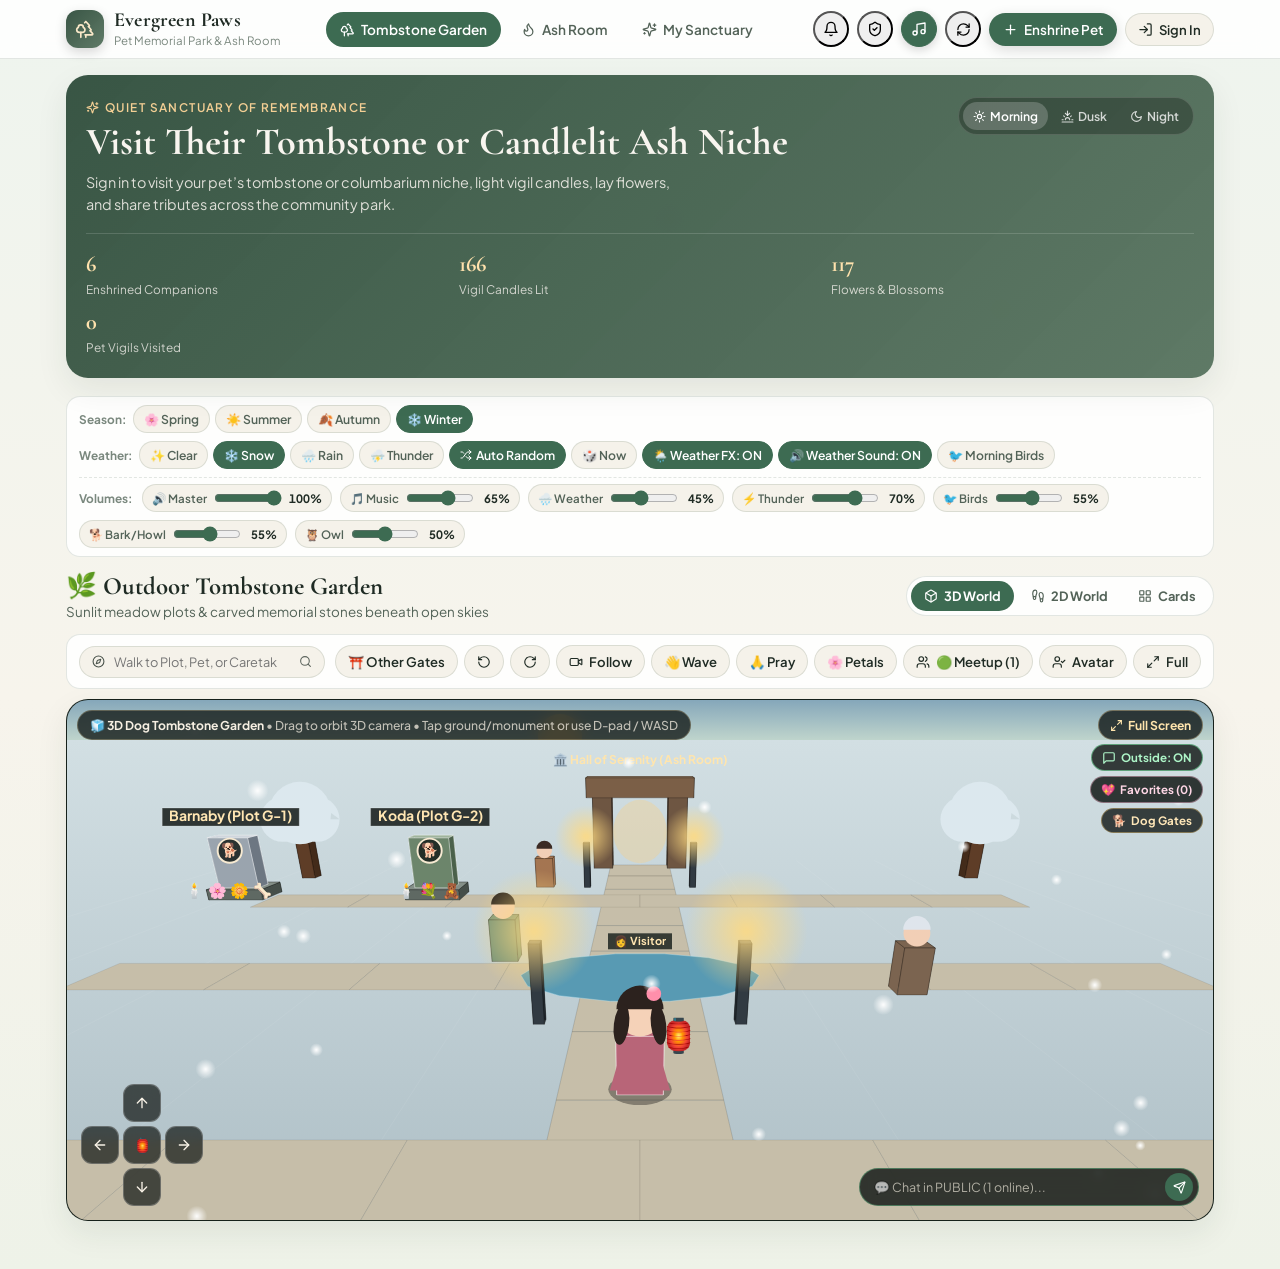
==== commit 29d228a1: "Deploy v1.0.6 search gap fix & Mobile Web joystick + icon HUD (index-B57S48bn.js)" ====
--- a/index.html
+++ b/index.html
@@ -17,8 +17,8 @@
       href="https://fonts.googleapis.com/css2?family=Cormorant+Garamond:ital,wght@0,500;0,600;0,700;1,500&family=Plus+Jakarta+Sans:wght@400;500;600;700&display=swap"
       rel="stylesheet"
     />
-    <script type="module" src="./assets/index-C-mtWw5G.js"></script>
-    <link rel="stylesheet" href="./assets/index-CxYthMvU.css">
+    <script type="module" src="./assets/index-B57S48bn.js"></script>
+    <link rel="stylesheet" href="./assets/index-DWlljMwe.css">
   </head>
   <body>
     <div id="root"></div>
--- a/assets/index-DWlljMwe.css
+++ b/assets/index-DWlljMwe.css
@@ -0,0 +1 @@
+:root{--font-serif: "Cormorant Garamond", Georgia, serif;--font-sans: "Plus Jakarta Sans", -apple-system, BlinkMacSystemFont, sans-serif;--radius-lg: 22px;--radius-md: 14px;--radius-sm: 10px}*{box-sizing:border-box}html,body{margin:0;padding:0;font-family:var(--font-sans);-webkit-font-smoothing:antialiased;overflow-x:hidden}button,input,textarea,select{font-family:inherit}.park-shell{min-height:100vh;position:relative;transition:background .5s ease,color .4s ease;padding-bottom:84px}.theme-morning{--bg-page: linear-gradient(180deg, #eef4ee 0%, #f7f4ec 55%, #eef2e8 100%);--bg-surface: rgba(255, 255, 255, .88);--bg-surface-strong: #ffffff;--bg-elevated: #f5f2ea;--bg-columbarium: linear-gradient(180deg, #2d241f 0%, #201915 100%);--text-primary: #1f2b24;--text-secondary: #536358;--text-muted: #7a887e;--border-soft: rgba(45, 70, 52, .13);--accent: #3d6b52;--accent-warm: #c2853c;--accent-soft: rgba(61, 107, 82, .12);--hero-bg: linear-gradient(135deg, rgba(45, 75, 58, .94), rgba(78, 108, 86, .9));--shadow-card: 0 12px 32px rgba(27, 45, 32, .08);--firefly-opacity: .25}.theme-dusk{--bg-page: linear-gradient(180deg, #2b2129 0%, #3a2a30 48%, #211d26 100%);--bg-surface: rgba(48, 37, 44, .88);--bg-surface-strong: #372a32;--bg-elevated: #42333b;--bg-columbarium: linear-gradient(180deg, #221714 0%, #150e0c 100%);--text-primary: #f8efe6;--text-secondary: #d7c3b8;--text-muted: #a69088;--border-soft: rgba(247, 198, 146, .18);--accent: #e5a05d;--accent-warm: #f3b56c;--accent-soft: rgba(229, 160, 93, .16);--hero-bg: linear-gradient(135deg, rgba(66, 39, 46, .95), rgba(114, 68, 59, .9));--shadow-card: 0 14px 36px rgba(10, 6, 8, .35);--firefly-opacity: .72}.theme-night{--bg-page: linear-gradient(180deg, #0d151d 0%, #131f26 52%, #0b1117 100%);--bg-surface: rgba(22, 33, 42, .88);--bg-surface-strong: #192630;--bg-elevated: #21313d;--bg-columbarium: linear-gradient(180deg, #161312 0%, #0d0b0a 100%);--text-primary: #eef4f7;--text-secondary: #b2c3ce;--text-muted: #7c919e;--border-soft: rgba(164, 206, 232, .15);--accent: #7ec4a7;--accent-warm: #f2be6b;--accent-soft: rgba(126, 196, 167, .14);--hero-bg: linear-gradient(135deg, rgba(16, 28, 36, .96), rgba(31, 52, 60, .92));--shadow-card: 0 16px 38px rgba(0, 0, 0, .45);--firefly-opacity: .95}.park-shell{background:var(--bg-page);color:var(--text-primary)}.ambient-layer{pointer-events:none;position:fixed;top:0;right:0;bottom:0;left:0;overflow:hidden;z-index:0;opacity:var(--firefly-opacity)}.firefly{position:absolute;width:6px;height:6px;border-radius:50%;background:radial-gradient(circle,#ffe49c,#ffe49c00 70%);box-shadow:0 0 12px 3px #ffd67a8c;animation:fireflyFloat 9s ease-in-out infinite}.firefly.f1{top:18%;left:12%;animation-delay:0s}.firefly.f2{top:34%;left:78%;animation-delay:1.8s}.firefly.f3{top:55%;left:26%;animation-delay:3.1s}.firefly.f4{top:72%;left:86%;animation-delay:4.5s}.firefly.f5{top:24%;left:52%;animation-delay:2.4s}.firefly.f6{top:82%;left:42%;animation-delay:5.7s}@keyframes fireflyFloat{0%,to{transform:translate(0) scale(.8);opacity:.35}50%{transform:translate(16px,-22px) scale(1.3);opacity:1}}@keyframes flameFlicker{0%,to{transform:scaleY(1) rotate(-2deg);opacity:.95}50%{transform:scaleY(1.12) rotate(2deg);opacity:1}}@keyframes smokeRise{0%{transform:translateY(0) translate(0) scale(.8);opacity:.65}50%{transform:translateY(-16px) translate(4px) scale(1.1);opacity:.4}to{transform:translateY(-32px) translate(-3px) scale(1.4);opacity:0}}@keyframes petalFall{0%{transform:translateY(-10px) rotate(0);opacity:0}20%{opacity:.85}to{transform:translateY(80px) rotate(120deg);opacity:0}}@keyframes bellRipple{0%{transform:scale(.95);opacity:.85}to{transform:scale(1.06);opacity:0}}.top-bar{position:sticky;top:0;z-index:30;backdrop-filter:blur(14px);-webkit-backdrop-filter:blur(14px);background:var(--bg-surface);border-bottom:1px solid var(--border-soft)}.top-bar-inner{max-width:1180px;margin:0 auto;padding:10px 16px;display:flex;align-items:center;justify-content:space-between;gap:10px}.brand-group{display:flex;align-items:center;gap:10px;min-width:0}.brand-crest{width:38px;height:38px;border-radius:12px;background:var(--hero-bg);color:#f9e8c8;display:grid;place-items:center;flex-shrink:0;box-shadow:0 4px 12px #00000029}.brand-title{font-family:var(--font-serif);font-size:1.25rem;font-weight:700;line-height:1.05;margin:0;letter-spacing:.01em}.brand-sub{font-size:.72rem;color:var(--text-muted);margin:2px 0 0}.top-actions{display:flex;align-items:center;gap:8px}.desktop-nav{display:none;gap:6px}@media (min-width: 860px){.desktop-nav{display:flex}.park-shell{padding-bottom:32px}}.nav-pill{border:1px solid transparent;background:transparent;color:var(--text-secondary);padding:8px 13px;border-radius:999px;font-size:.85rem;font-weight:600;display:inline-flex;align-items:center;gap:6px;cursor:pointer;transition:all .2s ease}.nav-pill:hover{background:var(--accent-soft);color:var(--text-primary)}.nav-pill.active{background:var(--accent);color:#fff}.btn-primary{background:var(--accent);color:#fff;border:none;border-radius:999px;padding:8px 14px;font-size:.84rem;font-weight:600;display:inline-flex;align-items:center;gap:6px;cursor:pointer;box-shadow:0 4px 14px #00000024;transition:transform .15s ease,opacity .2s ease}.btn-primary:hover{transform:translateY(-1px);opacity:.94}.btn-ghost{background:var(--bg-elevated);color:var(--text-primary);border:1px solid var(--border-soft);border-radius:999px;padding:7px 12px;font-size:.82rem;font-weight:600;display:inline-flex;align-items:center;gap:6px;cursor:pointer}.btn-ghost:hover{border-color:var(--accent)}.user-chip{display:inline-flex;align-items:center;gap:6px;background:var(--accent-soft);color:var(--text-primary);border:1px solid var(--border-soft);border-radius:999px;padding:5px 10px 5px 6px;font-size:.8rem;font-weight:600;cursor:pointer}.user-avatar-dot{width:24px;height:24px;border-radius:50%;background:var(--accent);color:#fff;display:grid;place-items:center;font-size:.72rem;font-weight:700}.main-content{position:relative;z-index:1;max-width:1180px;margin:0 auto;padding:16px}.hero-card{background:var(--hero-bg);color:#f8f5ef;border-radius:var(--radius-lg);padding:22px 20px;position:relative;overflow:hidden;box-shadow:var(--shadow-card);margin-bottom:18px}.hero-top{display:flex;flex-wrap:wrap;justify-content:space-between;align-items:flex-start;gap:14px}.hero-eyebrow{display:inline-flex;align-items:center;gap:6px;font-size:.74rem;text-transform:uppercase;letter-spacing:.12em;color:#f3cf94;font-weight:600;margin-bottom:6px}.hero-heading{font-family:var(--font-serif);font-size:clamp(1.7rem,4vw,2.4rem);font-weight:700;margin:0 0 8px;line-height:1.12}.hero-desc{margin:0;max-width:600px;font-size:.9rem;line-height:1.5;color:#f8f5efdb}.atmosphere-picker{display:inline-flex;background:#00000047;padding:4px;border-radius:999px;border:1px solid rgba(255,255,255,.14);gap:3px}.atm-btn{border:none;background:transparent;color:#ffffffc7;font-size:.76rem;font-weight:600;padding:6px 10px;border-radius:999px;cursor:pointer;display:inline-flex;align-items:center;gap:4px}.atm-btn.active{background:#fff3;color:#fff}.hero-stats{display:grid;grid-template-columns:repeat(3,minmax(0,1fr));gap:10px;margin-top:18px;padding-top:16px;border-top:1px solid rgba(255,255,255,.15)}.stat-item strong{display:block;font-family:var(--font-serif);font-size:1.4rem;color:#ffe2ad}.stat-item span{font-size:.74rem;color:#f8f5efc7}.controls-row{display:flex;flex-wrap:wrap;gap:10px;align-items:center;justify-content:space-between;margin-bottom:18px}.search-box{flex:1 1 230px;display:flex;align-items:center;gap:8px;background:var(--bg-surface-strong);border:1px solid var(--border-soft);border-radius:999px;padding:8px 14px;color:var(--text-muted)}.search-box input{border:none;outline:none;background:transparent;color:var(--text-primary);width:100%;font-size:.88rem}.species-chips{display:flex;gap:6px;overflow-x:auto;padding-bottom:2px}.chip{border:1px solid var(--border-soft);background:var(--bg-surface);color:var(--text-secondary);border-radius:999px;padding:6px 12px;font-size:.8rem;font-weight:600;cursor:pointer;white-space:nowrap}.chip.active{background:var(--accent);color:#fff;border-color:var(--accent)}.section-header{display:flex;align-items:center;justify-content:space-between;gap:12px;margin-bottom:14px}.section-title{font-family:var(--font-serif);font-size:1.55rem;font-weight:700;margin:0;display:flex;align-items:center;gap:8px}.section-subtitle{margin:2px 0 0;font-size:.84rem;color:var(--text-secondary)}.memorial-grid{display:grid;grid-template-columns:repeat(auto-fill,minmax(280px,1fr));gap:16px}.memorial-card{background:var(--bg-surface);border:1px solid var(--border-soft);border-radius:var(--radius-lg);overflow:hidden;box-shadow:var(--shadow-card);display:flex;flex-direction:column;transition:transform .2s ease,border-color .2s ease;cursor:pointer}.memorial-card:hover{transform:translateY(-3px);border-color:var(--accent)}.memorial-card.ash-card{background:var(--bg-columbarium);color:#f7efe4;border-color:#d4a85347}.memorial-card.ash-card .card-meta,.memorial-card.ash-card .card-epitaph{color:#f7efe4c7}.card-body{padding:14px 16px 16px;display:flex;flex-direction:column;gap:8px;flex:1}.card-top-row{display:flex;justify-content:space-between;align-items:flex-start;gap:8px}.card-pet-name{font-family:var(--font-serif);font-size:1.4rem;font-weight:700;margin:0;line-height:1.1}.card-meta{font-size:.78rem;color:var(--text-secondary);margin:3px 0 0}.location-badge{font-size:.72rem;font-weight:700;padding:4px 9px;border-radius:999px;background:var(--accent-soft);color:var(--accent);white-space:nowrap}.ash-card .location-badge{background:#d4a85333;color:#f3cf85}.owner-pill{display:inline-flex;align-items:center;gap:4px;font-size:.7rem;font-weight:700;padding:3px 8px;border-radius:999px;background:#c2853c33;color:#e4a853}.card-epitaph{font-family:var(--font-serif);font-style:italic;font-size:.98rem;line-height:1.38;color:var(--text-secondary);margin:2px 0;display:-webkit-box;-webkit-line-clamp:2;-webkit-box-orient:vertical;overflow:hidden}.card-footer{margin-top:auto;padding-top:10px;border-top:1px solid var(--border-soft);display:flex;justify-content:space-between;align-items:center;font-size:.78rem}.ash-card .card-footer{border-top-color:#ffffff1a}.ritual-counts{display:flex;gap:10px;color:var(--text-muted)}.ash-card .ritual-counts{color:#f7efe4b3}.visit-cta{font-weight:700;color:var(--accent);display:inline-flex;align-items:center;gap:4px}.ash-card .visit-cta{color:#f4c977}.monument-stage{position:relative;width:100%;overflow:hidden;display:flex;flex-direction:column;align-items:center;justify-content:flex-end}.monument-stage.compact{height:206px;padding:14px 12px 0}.monument-stage.full{height:300px;padding:20px 16px 0;border-radius:var(--radius-lg)}.stage-tombstone{background:linear-gradient(180deg,#87a796,#a5bea9 54%,#577856)}.theme-dusk .stage-tombstone{background:linear-gradient(180deg,#5c3f4a,#8e5f5a 55%,#374a38)}.theme-night .stage-tombstone{background:linear-gradient(180deg,#101e2b,#1d3240 58%,#1a3022)}.stage-stars{position:absolute;top:0;right:0;bottom:0;left:0;background-image:radial-gradient(1.5px 1.5px at 20% 22%,rgba(255,255,255,.8),transparent),radial-gradient(1.5px 1.5px at 74% 16%,rgba(255,240,195,.85),transparent),radial-gradient(1px 1px at 48% 12%,rgba(255,255,255,.7),transparent),radial-gradient(1.5px 1.5px at 85% 34%,rgba(255,255,255,.75),transparent);opacity:.65;pointer-events:none}.tombstone-stone{position:relative;z-index:2;width:148px;min-height:152px;padding:14px 12px 18px;display:flex;flex-direction:column;align-items:center;text-align:center;box-shadow:0 12px 24px #00000047;transition:transform .25s ease}.monument-stage.full .tombstone-stone{width:196px;min-height:214px;padding:18px 16px 22px}.stone-classic-granite{border-radius:74px 74px 8px 8px;background:linear-gradient(155deg,#cfd6dc,#98a2ac 55%,#737d87);border:2px solid rgba(255,255,255,.45);color:#1f2933}.stone-angel-wings{border-radius:84px 84px 10px 10px;background:linear-gradient(155deg,#fbf7ee,#e4dccb 65%,#cbc0aa);border:2px solid rgba(255,248,232,.8);color:#3a3126}.stone-rose-heart{border-radius:50% 50% 18px 18px/34% 34% 12px 12px;background:linear-gradient(155deg,#f9dfe5,#e5b2be 60%,#c68d9b);border:2px solid rgba(255,236,240,.75);color:#46232c}.stone-moss-celtic{border-radius:18px 18px 6px 6px;background:linear-gradient(155deg,#a7b8a3,#6f866d 60%,#4d624d);border:2px solid rgba(206,230,196,.48);color:#f2f7ef}.stone-portrait{width:56px;height:56px;border-radius:50%;object-fit:cover;border:3px solid rgba(255,255,255,.88);box-shadow:0 4px 10px #00000040;margin-bottom:6px}.monument-stage.full .stone-portrait{width:78px;height:78px;margin-bottom:10px}.stone-name{font-family:var(--font-serif);font-weight:700;font-size:1.05rem;line-height:1.05}.monument-stage.full .stone-name{font-size:1.35rem}.stone-years{font-size:.66rem;opacity:.82;margin-top:2px;letter-spacing:.04em}.meadow-base{position:relative;z-index:3;width:100%;height:32px;background:linear-gradient(180deg,#4b7049,#345233);border-top:2px solid rgba(173,214,152,.35);display:flex;align-items:center;justify-content:center;gap:8px;padding:0 12px}.monument-stage.full .meadow-base{height:44px;gap:12px}.stage-ash-room{background:radial-gradient(circle at 50% 18%,#ffce8047,#2b1f1a 52%,#17100e);box-shadow:inset 0 0 40px #000000a6}.niche-alcove{position:relative;z-index:2;width:82%;max-width:240px;height:168px;background:linear-gradient(180deg,#3c2b23,#241914);border:4px solid #72543f;border-bottom:none;border-radius:16px 16px 0 0;box-shadow:inset 0 16px 28px #ffc67029,0 12px 28px #00000080;display:flex;flex-direction:column;align-items:center;justify-content:flex-end;padding:10px 10px 8px}.monument-stage.full .niche-alcove{max-width:310px;height:242px;padding:14px 16px 10px}.niche-spotlight{position:absolute;top:0;left:50%;transform:translate(-50%);width:70%;height:75%;background:radial-gradient(ellipse at top,rgba(255,214,140,.34),transparent 72%);pointer-events:none}.niche-row{position:relative;z-index:2;display:flex;flex-direction:column;align-items:center;justify-content:center;gap:6px;width:100%}.niche-frame{width:54px;height:54px;border-radius:50%;padding:2.5px;background:linear-gradient(135deg,#f3d287,#8a6432);box-shadow:0 4px 12px #00000073}.monument-stage.full .niche-frame{width:78px;height:78px}.niche-frame img{width:100%;height:100%;object-fit:cover;border-radius:50%;display:block}.urn-svg{width:44px;height:60px;filter:drop-shadow(0 6px 10px rgba(0,0,0,.45))}.monument-stage.full .urn-svg{width:78px;height:112px}.niche-plaque{margin-top:6px;background:linear-gradient(90deg,#b88e46,#e5c37a,#b88e46);color:#291c0b;font-size:.68rem;font-weight:800;letter-spacing:.06em;padding:2px 10px;border-radius:4px;text-transform:uppercase}.niche-shelf{position:relative;z-index:3;width:100%;height:30px;background:linear-gradient(180deg,#5e4230,#3d2a1e);border-top:2px solid #967252;display:flex;align-items:center;justify-content:center;gap:10px}.monument-stage.full .niche-shelf{height:42px;gap:14px}.offering-token{position:relative;display:inline-flex;align-items:center;justify-content:center;font-size:1.05rem;filter:drop-shadow(0 2px 4px rgba(0,0,0,.4))}.monument-stage.full .offering-token{font-size:1.35rem}.candle-glow{position:relative}.candle-glow:before{content:"";position:absolute;top:-4px;left:50%;transform:translate(-50%);width:18px;height:18px;border-radius:50%;background:radial-gradient(circle,rgba(255,200,90,.85),transparent 70%);animation:flameFlicker 1.4s ease-in-out infinite;pointer-events:none}.incense-smoke:after{content:"〰";position:absolute;top:-14px;left:50%;font-size:.75rem;color:#ebf2f5b8;animation:smokeRise 2.8s ease-out infinite;pointer-events:none}.modal-backdrop{position:fixed;top:0;right:0;bottom:0;left:0;z-index:95;background:#080c0eb8;-webkit-backdrop-filter:blur(6px);backdrop-filter:blur(6px);display:flex;align-items:center;justify-content:center;padding:12px}.modal-panel{width:100%;max-width:720px;max-height:92vh;overflow-y:auto;background:var(--bg-surface-strong);color:var(--text-primary);border:1px solid var(--border-soft);border-radius:var(--radius-lg);box-shadow:0 24px 60px #00000073;padding:18px;position:relative}.modal-panel.narrow{max-width:460px}.modal-header{display:flex;justify-content:space-between;align-items:flex-start;gap:12px;margin-bottom:14px}.modal-close{width:34px;height:34px;border-radius:50%;border:1px solid var(--border-soft);background:var(--bg-elevated);color:var(--text-primary);display:grid;place-items:center;cursor:pointer;flex-shrink:0}.ritual-bar{display:grid;grid-template-columns:repeat(2,minmax(0,1fr));gap:8px;margin:14px 0}@media (min-width: 600px){.ritual-bar{grid-template-columns:repeat(4,minmax(0,1fr))}}.ritual-btn{border:1px solid var(--border-soft);background:var(--bg-elevated);color:var(--text-primary);border-radius:var(--radius-md);padding:10px 8px;font-size:.8rem;font-weight:600;display:flex;flex-direction:column;align-items:center;gap:4px;cursor:pointer;transition:all .15s ease}.ritual-btn:hover{border-color:var(--accent-warm);transform:translateY(-1px)}.ritual-btn.active{border-color:var(--accent);background:var(--accent-soft)}.picker-popover{background:var(--bg-elevated);border:1px solid var(--border-soft);border-radius:var(--radius-md);padding:10px;margin-bottom:12px;display:flex;flex-wrap:wrap;gap:8px}.picker-item{border:1px solid var(--border-soft);background:var(--bg-surface-strong);color:var(--text-primary);border-radius:999px;padding:6px 12px;font-size:.8rem;font-weight:600;cursor:pointer}.picker-item:hover{border-color:var(--accent)}.blessing-banner{background:var(--accent-soft);border:1px solid var(--accent);color:var(--text-primary);border-radius:var(--radius-md);padding:10px 12px;font-size:.85rem;font-weight:600;display:flex;align-items:center;gap:8px;margin-bottom:12px}.modal-tabs{display:flex;gap:6px;overflow-x:auto;border-bottom:1px solid var(--border-soft);padding-bottom:8px;margin-bottom:14px}.modal-tab{border:none;background:transparent;color:var(--text-secondary);font-size:.83rem;font-weight:600;padding:7px 12px;border-radius:999px;cursor:pointer;white-space:nowrap}.modal-tab.active{background:var(--accent);color:#fff}.trait-row{display:flex;flex-wrap:wrap;gap:6px;margin:8px 0 12px}.trait-tag{font-size:.74rem;font-weight:600;padding:4px 10px;border-radius:999px;background:var(--bg-elevated);border:1px solid var(--border-soft)}.log-list{display:flex;flex-direction:column;gap:8px}.log-item{background:var(--bg-elevated);border:1px solid var(--border-soft);border-radius:var(--radius-sm);padding:10px 12px;display:flex;justify-content:space-between;align-items:flex-start;gap:10px;font-size:.84rem}.memories-grid{display:grid;grid-template-columns:repeat(auto-fill,minmax(180px,1fr));gap:10px}.memory-card{background:var(--bg-elevated);border:1px solid var(--border-soft);border-radius:var(--radius-md);overflow:hidden}.memory-card img{width:100%;height:140px;object-fit:cover;display:block}.memory-caption{padding:8px 10px;font-size:.78rem;color:var(--text-secondary)}.form-grid{display:grid;gap:12px}.form-row-2{display:grid;grid-template-columns:1fr 1fr;gap:10px}@media (max-width: 520px){.form-row-2{grid-template-columns:1fr}}.field-label{display:block;font-size:.78rem;font-weight:700;color:var(--text-secondary);margin-bottom:5px}.input-control{width:100%;background:var(--bg-elevated);color:var(--text-primary);border:1px solid var(--border-soft);border-radius:var(--radius-sm);padding:9px 11px;font-size:.88rem;outline:none}.input-control:focus{border-color:var(--accent)}.style-grid{display:grid;grid-template-columns:repeat(2,minmax(0,1fr));gap:8px}.style-option{border:1px solid var(--border-soft);background:var(--bg-elevated);color:var(--text-primary);border-radius:var(--radius-sm);padding:9px 10px;text-align:left;cursor:pointer}.style-option.active{border-color:var(--accent);background:var(--accent-soft)}.preset-thumbs{display:flex;gap:8px;overflow-x:auto;padding:4px 0}.preset-thumb{width:56px;height:56px;border-radius:12px;overflow:hidden;border:2px solid transparent;padding:0;cursor:pointer;flex-shrink:0}.preset-thumb.active{border-color:var(--accent)}.preset-thumb img{width:100%;height:100%;object-fit:cover;display:block}.mobile-bottom-nav{position:fixed;bottom:0;left:0;right:0;z-index:40;background:var(--bg-surface-strong);border-top:1px solid var(--border-soft);display:grid;grid-template-columns:repeat(3,1fr);padding:6px 8px calc(6px + env(safe-area-inset-bottom))}@media (min-width: 860px){.mobile-bottom-nav{display:none}}.mobile-nav-btn{border:none;background:transparent;color:var(--text-muted);display:flex;flex-direction:column;align-items:center;gap:3px;font-size:.7rem;font-weight:700;padding:6px 4px;border-radius:12px;cursor:pointer}.mobile-nav-btn.active{color:var(--accent);background:var(--accent-soft)}.empty-state{background:var(--bg-surface);border:1px dashed var(--border-soft);border-radius:var(--radius-lg);padding:36px 20px;text-align:center;color:var(--text-secondary)}.view-mode-switch{display:inline-flex;background:var(--bg-surface);border:1px solid var(--border-soft);border-radius:999px;padding:4px;gap:4px}.view-mode-btn{border:none;background:transparent;color:var(--text-secondary);font-size:.8rem;font-weight:700;padding:7px 13px;border-radius:999px;cursor:pointer;display:inline-flex;align-items:center;gap:6px}.view-mode-btn.active{background:var(--accent);color:#fff}.world-container{display:flex;flex-direction:column;gap:10px}.world-hud-top{display:flex;flex-wrap:wrap;justify-content:space-between;align-items:center;gap:10px;background:var(--bg-surface);border:1px solid var(--border-soft);border-radius:var(--radius-md);padding:10px 12px}.world-quick-pets{display:flex;align-items:center;gap:6px;overflow-x:auto;max-width:100%;padding-bottom:2px}.quick-pets-label{display:inline-flex;align-items:center;gap:4px;font-size:.76rem;font-weight:700;color:var(--text-muted);white-space:nowrap}.quick-pet-chip{border:1px solid var(--border-soft);background:var(--bg-elevated);color:var(--text-primary);border-radius:999px;padding:5px 10px;font-size:.77rem;font-weight:600;display:inline-flex;align-items:center;gap:4px;cursor:pointer;white-space:nowrap}.quick-pet-chip.active{border-color:var(--accent-warm);background:var(--accent-soft)}.world-canvas-wrap{position:relative;border-radius:var(--radius-lg);overflow:hidden;border:1px solid var(--border-soft);box-shadow:var(--shadow-card);background:#141c18}.world-canvas{width:100%;height:520px;display:block;cursor:pointer;touch-action:none}@media (max-width: 600px){.world-canvas{height:450px}.world-hint-text{display:none}}.world-room-pill{position:absolute;top:10px;left:10px;right:10px;width:fit-content;max-width:calc(100% - 20px);background:#101614c7;-webkit-backdrop-filter:blur(8px);backdrop-filter:blur(8px);color:#f6efe2;border:1px solid rgba(255,226,170,.25);border-radius:999px;padding:6px 12px;font-size:.76rem;font-weight:700;pointer-events:none}.world-hint-text{font-weight:500;color:#f6efe2bd}.world-toast{position:absolute;top:48px;left:50%;transform:translate(-50%);background:#18241eeb;color:#ffe3a8;border:1px solid rgba(255,214,130,.45);border-radius:999px;padding:6px 14px;font-size:.8rem;font-weight:600;display:inline-flex;align-items:center;gap:6px;pointer-events:none;z-index:10}.world-portal-prompt{position:absolute;bottom:62px;left:50%;transform:translate(-50%);z-index:18}.world-dpad{position:absolute;bottom:14px;left:14px;display:grid;grid-template-columns:repeat(3,38px);grid-template-rows:repeat(3,38px);gap:4px;z-index:12;user-select:none;-webkit-user-select:none}.dpad-btn{width:38px;height:38px;border-radius:11px;border:1px solid rgba(255,255,255,.22);background:#121816b8;-webkit-backdrop-filter:blur(6px);backdrop-filter:blur(6px);color:#f8f2e6;display:grid;place-items:center;cursor:pointer;padding:0;touch-action:manipulation}.dpad-btn:active{background:var(--accent);transform:scale(.95)}.dpad-btn.center{font-size:.95rem}.world-proximity-card{position:absolute;bottom:14px;right:14px;left:148px;max-width:520px;margin-left:auto;background:#141b19eb;-webkit-backdrop-filter:blur(10px);backdrop-filter:blur(10px);color:#f6efe4;border:1px solid rgba(255,216,138,.45);border-radius:16px;padding:10px 12px;display:flex;gap:10px;align-items:center;box-shadow:0 12px 28px #00000073;z-index:15}@media (max-width: 640px){.world-proximity-card{left:10px;right:10px;bottom:144px}}.proximity-pet-photo{width:54px;height:54px;border-radius:12px;object-fit:cover;border:2px solid rgba(255,216,138,.6);flex-shrink:0}.proximity-info{flex:1;min-width:0}.proximity-title-row{display:flex;align-items:center;justify-content:space-between;gap:6px}.proximity-epitaph{margin:3px 0 8px;font-family:var(--font-serif);font-style:italic;font-size:.88rem;color:#f6efe4d1;white-space:nowrap;overflow:hidden;text-overflow:ellipsis}.proximity-actions{display:flex;flex-wrap:wrap;gap:6px}.proximity-actions .btn-ghost{background:#ffffff1a;color:#f8f2e6;border-color:#fff3;padding:5px 9px;font-size:.74rem}.proximity-actions .btn-primary{padding:5px 11px;font-size:.75rem}.world-avatar-drawer{position:absolute;top:12px;right:12px;width:min(310px,calc(100% - 24px));background:var(--bg-surface-strong);color:var(--text-primary);border:1px solid var(--border-soft);border-radius:16px;padding:12px 14px;box-shadow:var(--shadow-card);z-index:20}.world-container.is-fullscreen{position:fixed;top:0;right:0;bottom:0;left:0;z-index:55;background:#0e1512;padding:0;margin:0;width:100vw;height:100dvh;display:flex;flex-direction:column;gap:0}.world-container.is-fullscreen .world-hud-top{border-radius:0;border-left:none;border-right:none;border-top:none;background:#101614f0;color:#f6efe2}.world-container.is-fullscreen .world-hud-top .btn-ghost{background:#ffffff14;color:#f6efe2;border-color:#ffffff2e}.world-container.is-fullscreen .world-canvas-wrap{flex:1;border-radius:0;border:none;height:100%}.world-container.is-fullscreen .world-canvas{height:100%!important}.world-fs-floating-btn{position:absolute;top:10px;right:10px;z-index:14;border:1px solid rgba(255,226,170,.35);background:#101614cc;-webkit-backdrop-filter:blur(8px);backdrop-filter:blur(8px);color:#ffe5ad;border-radius:999px;padding:6px 11px;font-size:.76rem;font-weight:700;display:inline-flex;align-items:center;gap:5px;cursor:pointer}.world-fs-floating-btn:hover{background:#202e28eb}.world-outside-chat-btn{position:absolute;top:44px;right:10px;z-index:14;border:1px solid rgba(255,255,255,.24);background:#101614d1;-webkit-backdrop-filter:blur(8px);backdrop-filter:blur(8px);color:#e6efe8;border-radius:999px;padding:5px 10px;font-size:.72rem;font-weight:700;display:inline-flex;align-items:center;gap:5px;cursor:pointer}.world-outside-chat-btn.is-on{border-color:#82f5af8c;color:#aef5c8}.world-outside-chat-btn.is-off{border-color:#f078788c;color:#f4b2b2}.world-favorites-btn{position:absolute;top:76px;right:10px;z-index:14;border:1px solid rgba(255,190,215,.45);background:#101614d6;-webkit-backdrop-filter:blur(8px);backdrop-filter:blur(8px);color:#ffd7e6;border-radius:999px;padding:5px 10px;font-size:.72rem;font-weight:700;display:inline-flex;align-items:center;gap:5px;cursor:pointer}.world-favorites-btn.active{background:#b84a76e6;border-color:#ffd57e;color:#fff}.world-gate-readonly-pill{position:absolute;top:108px;right:10px;z-index:14;border:1px solid rgba(255,213,126,.4);background:#101614cc;-webkit-backdrop-filter:blur(8px);backdrop-filter:blur(8px);color:#ffe7b8;border-radius:999px;padding:4px 10px;font-size:.72rem;font-weight:700;display:inline-flex;align-items:center;gap:5px;pointer-events:auto;cursor:default;-webkit-user-select:none;user-select:none}.world-chat-preview-3rows{position:absolute;bottom:54px;left:146px;right:14px;max-width:340px;margin-left:auto;display:flex;flex-direction:column;gap:3px;background:#0e1412ad;-webkit-backdrop-filter:blur(6px);backdrop-filter:blur(6px);border:1px solid rgba(255,255,255,.14);border-radius:11px;padding:6px 9px;z-index:12;pointer-events:none}.world-chat-preview-row{font-size:.72rem;line-height:1.3;color:#f4f1ea;overflow:hidden;text-overflow:ellipsis;white-space:nowrap}@keyframes inviteBlinkPulse{0%,to{border-color:#ffd57ef2;box-shadow:0 0 14px #ffd57e73;background:#1a241ef0}50%{border-color:#82f5aff2;box-shadow:0 0 18px #82f5af8c;background:#263022f5}}.world-group-invite-banner{position:absolute;top:84px;left:10px;z-index:16;width:min(270px,calc(100% - 20px));padding:9px 11px;border-radius:12px;border:2px solid rgba(255,213,126,.9);color:#fff8eb;-webkit-backdrop-filter:blur(8px);backdrop-filter:blur(8px);animation:inviteBlinkPulse 1.15s ease-in-out infinite;display:flex;flex-direction:column;gap:6px}.notif-bell-btn.has-invite{border-color:#ffd57e;animation:inviteBlinkPulse 1.2s ease-in-out infinite}.world-nearby-note{position:absolute;bottom:62px;left:50%;transform:translate(-50%);z-index:14;border:1.5px solid #ffd57e;background:#121a18eb;-webkit-backdrop-filter:blur(8px);backdrop-filter:blur(8px);color:#fff3d6;border-radius:999px;padding:7px 14px 7px 8px;display:inline-flex;align-items:center;gap:8px;font-size:.8rem;font-weight:700;cursor:pointer;box-shadow:0 8px 24px #00000073;max-width:calc(100% - 170px);animation:notePulse 2.2s ease-in-out infinite}@media (max-width: 640px){.world-nearby-note{left:auto;right:10px;bottom:60px;transform:none;max-width:calc(100% - 150px)}}@keyframes notePulse{0%,to{box-shadow:0 0 #ffd57e73,0 8px 24px #00000073}50%{box-shadow:0 0 0 6px #ffd57e00,0 8px 24px #00000073}}.world-nearby-note img{width:26px;height:26px;border-radius:50%;object-fit:cover;border:1.5px solid #ffd57e;flex-shrink:0}.world-nearby-note span{white-space:nowrap;overflow:hidden;text-overflow:ellipsis}.world-proximity-card{align-items:flex-start;padding:12px 36px 12px 12px}.vigil-close-btn{position:absolute;top:8px;right:8px;width:26px;height:26px;border-radius:50%;border:1px solid rgba(255,255,255,.22);background:#ffffff1a;color:#f8f2e6;display:grid;place-items:center;cursor:pointer}.vigil-close-btn:hover{background:#ffffff38}.vigil-latest-msg{background:#ffffff14;border-left:2.5px solid #ffd57e;border-radius:0 8px 8px 0;padding:5px 8px;font-size:.75rem;color:#f8f2e6e6;margin-bottom:7px;line-height:1.35}.vigil-message-form{display:flex;gap:6px;margin-bottom:8px}.vigil-message-form input{flex:1;min-width:0;background:#ffffff1a;color:#fff;border:1px solid rgba(255,255,255,.22);border-radius:999px;padding:6px 11px;font-size:.76rem;outline:none}.vigil-message-form input::placeholder{color:#f8f2e699}.vigil-message-form input:focus{border-color:#ffd57e}.message-popup-backdrop{position:fixed;top:0;right:0;bottom:0;left:0;z-index:80;background:#080c0eb8;-webkit-backdrop-filter:blur(6px);backdrop-filter:blur(6px);display:flex;align-items:center;justify-content:center;padding:14px}.message-popup-box{width:100%;max-width:440px;background:var(--bg-surface-strong);color:var(--text-primary);border:1px solid var(--border-soft);border-radius:var(--radius-lg);padding:16px;box-shadow:0 24px 60px #0000008c}.emoticon-bar{display:flex;flex-wrap:wrap;gap:6px;background:var(--bg-elevated);border:1px solid var(--border-soft);border-radius:var(--radius-md);padding:8px;margin-bottom:10px}.emoticon-btn{border:1px solid transparent;background:var(--bg-surface);border-radius:10px;padding:5px 8px;font-size:1.15rem;line-height:1;cursor:pointer;transition:transform .12s ease,border-color .15s ease}.emoticon-btn:hover{transform:scale(1.12);border-color:var(--accent)}.message-textarea{white-space:pre-wrap;overflow-wrap:break-word;word-break:break-word;resize:vertical;line-height:1.5;min-height:96px}.env-weather-bar{display:flex;flex-wrap:wrap;align-items:center;justify-content:space-between;gap:8px;background:var(--bg-surface);border:1px solid var(--border-soft);border-radius:var(--radius-md);padding:8px 12px;margin-bottom:14px}.env-group{display:flex;flex-wrap:wrap;align-items:center;gap:5px}.env-label{font-size:.74rem;font-weight:700;color:var(--text-muted);margin-right:2px}.env-pill{border:1px solid var(--border-soft);background:var(--bg-elevated);color:var(--text-secondary);border-radius:999px;padding:5px 10px;font-size:.76rem;font-weight:600;cursor:pointer;display:inline-flex;align-items:center;gap:4px}.env-pill.active{background:var(--accent);color:#fff;border-color:var(--accent)}.volume-mixer-row{width:100%;display:flex;flex-wrap:wrap;align-items:center;gap:8px;padding-top:6px;border-top:1px dashed var(--border-soft)}.volume-slider-item{display:inline-flex;align-items:center;gap:5px;background:var(--bg-elevated);border:1px solid var(--border-soft);border-radius:999px;padding:3px 9px;font-size:.72rem;color:var(--text-secondary)}.volume-slider-item input[type=range]{width:68px;accent-color:var(--accent);cursor:pointer}.volume-slider-label{font-weight:600;white-space:nowrap}.volume-slider-pct{min-width:29px;text-align:right;font-variant-numeric:tabular-nums;font-weight:700;color:var(--text-primary)}.armtip-notif{background:#783e12f0;border:1.5px solid #ffd57e;color:#fff6dc;border-radius:12px;padding:8px 12px;font-size:.78rem;font-weight:700;line-height:1.35;margin-bottom:8px;box-shadow:0 6px 18px #00000059;animation:armtipPop .22s ease-out}@keyframes armtipPop{0%{transform:translateY(4px) scale(.97);opacity:0}to{transform:translateY(0) scale(1);opacity:1}}.btn-given-today{opacity:.78;border-color:#ffd57e73!important}.top-music-btn{width:36px;height:36px;border-radius:50%;padding:0;display:inline-flex;align-items:center;justify-content:center;flex-shrink:0;cursor:pointer;transition:all .2s ease}.top-music-btn.is-on{background:var(--accent);color:#fff;border:1px solid var(--accent);box-shadow:0 3px 10px #00000029}.top-music-btn.is-off{background:var(--bg-elevated);color:var(--text-muted);border:1px solid var(--border-soft)}.music-icon-wrap{position:relative;display:inline-flex;align-items:center;justify-content:center;width:18px;height:18px}.music-slash{position:absolute;width:20px;height:2.2px;background:#e05252;border-radius:2px;transform:rotate(-45deg);box-shadow:0 0 0 1.5px var(--bg-elevated);pointer-events:none}.notif-bell-btn{position:relative}.notif-badge{position:absolute;top:-4px;right:-4px;min-width:17px;height:17px;padding:0 4px;border-radius:999px;background:#e05252;color:#fff;font-size:.65rem;font-weight:800;display:grid;place-items:center;border:1.5px solid var(--bg-surface)}@media (max-width: 600px){.top-bar-inner{padding:8px 12px;gap:8px;flex-wrap:wrap}.brand-crest{width:30px;height:30px;border-radius:9px}.brand-title{font-size:.98rem;white-space:nowrap}.brand-sub{display:none}.top-actions{gap:5px;flex-wrap:wrap;flex-shrink:1;justify-content:flex-end;margin-left:auto}.top-actions .btn-primary,.top-actions .btn-ghost{padding:5px 9px;font-size:.74rem}}.btn-ghost.active{background:var(--accent);color:#fff;border-color:var(--accent)}.world-chat-bar{position:absolute;bottom:14px;left:146px;right:14px;max-width:340px;margin-left:auto;display:flex;align-items:center;gap:6px;background:#101614d1;-webkit-backdrop-filter:blur(8px);backdrop-filter:blur(8px);border:1px solid rgba(130,245,175,.35);border-radius:999px;padding:4px 5px 4px 12px;z-index:13}.world-chat-bar input{flex:1;min-width:0;border:none;outline:none;background:transparent;color:#fff;font-size:.78rem}.world-chat-bar input::placeholder{color:#f6efe2a6}.world-chat-send{width:28px;height:28px;border-radius:50%;border:none;background:var(--accent);color:#fff;display:grid;place-items:center;cursor:pointer;flex-shrink:0}.mp-drawer{position:absolute;top:12px;right:12px;width:min(330px,calc(100% - 24px));max-height:calc(100% - 24px);overflow-y:auto;background:var(--bg-surface-strong);color:var(--text-primary);border:1px solid var(--border-soft);border-radius:16px;padding:12px 14px;box-shadow:var(--shadow-card);z-index:22}.mp-status-badge{font-size:.7rem;font-weight:700;padding:2px 8px;border-radius:999px;background:var(--bg-elevated);border:1px solid var(--border-soft)}.mp-status-badge.is-live{border-color:#6ee7a373}.mp-inline-form{display:flex;gap:5px;align-items:center}.mp-visitors-list{display:flex;flex-direction:column;gap:5px;max-height:120px;overflow-y:auto}.mp-visitor-row{display:flex;align-items:center;justify-content:space-between;gap:8px;background:var(--bg-elevated);border:1px solid var(--border-soft);border-radius:10px;padding:5px 8px;font-size:.78rem}.mp-visitor-row.is-self{border-color:#6ee7a366}.mp-cloak-dot{width:10px;height:10px;border-radius:50%;flex-shrink:0;border:1px solid rgba(255,255,255,.5)}.mp-room-tag{font-size:.7rem;color:var(--text-secondary)}.mp-chat-feed{background:var(--bg-elevated);border:1px solid var(--border-soft);border-radius:10px;padding:7px 9px;max-height:110px;overflow-y:auto;display:flex;flex-direction:column;gap:4px}.mp-chat-line{font-size:.76rem;line-height:1.35;word-break:break-word}.walk-search-wrap{position:relative;flex:1 1 240px;max-width:340px}.walk-search-box{display:flex;align-items:center;gap:7px;background:var(--bg-elevated);border:1px solid var(--border-soft);border-radius:999px;padding:6px 12px;color:var(--text-primary)}.walk-search-box input{border:none;outline:none;background:transparent;color:var(--text-primary);font-size:.8rem;width:100%;min-width:0}.walk-search-dropdown{position:absolute;top:calc(100% + 6px);left:0;right:0;background:var(--bg-surface-strong);border:1px solid var(--border-soft);border-radius:14px;box-shadow:var(--shadow-card);max-height:240px;overflow-y:auto;z-index:40;padding:6px;display:flex;flex-direction:column;gap:4px}.walk-search-item{border:1px solid transparent;background:var(--bg-elevated);color:var(--text-primary);border-radius:10px;padding:7px 10px;text-align:left;cursor:pointer;display:flex;flex-direction:column;gap:2px}.walk-search-item:hover,.walk-search-item.active{border-color:var(--accent)}.walk-search-main{display:flex;align-items:center;gap:6px;font-size:.82rem}.walk-search-code{margin-left:auto;font-size:.72rem;font-weight:700;color:var(--accent)}.walk-search-sub{font-size:.72rem;color:var(--text-muted)}.walk-search-empty{padding:10px;text-align:center;font-size:.78rem;color:var(--text-muted)}.world-hud-actions{display:flex;gap:6px;flex-wrap:wrap}body.world-is-fullscreen .main-content{z-index:auto!important}body.world-is-fullscreen .mobile-bottom-nav,body.world-is-fullscreen .top-bar{display:none!important}body.is-mobile-hud,body.is-mobile-hud *,body.is-apk-app,body.is-apk-app *{-webkit-tap-highlight-color:transparent!important;tap-highlight-color:transparent!important}body.is-mobile-hud .world-canvas,body.is-mobile-hud .world-canvas-wrap,body.is-apk-app .world-canvas,body.is-apk-app .world-canvas-wrap{cursor:default!important;outline:none!important;-webkit-user-select:none;user-select:none;-webkit-touch-callout:none}body.is-mobile-hud .top-bar-inner{padding:6px 10px;gap:6px;flex-wrap:wrap}body.is-mobile-hud .brand-group{gap:6px;flex:1 1 auto;min-width:120px}body.is-mobile-hud .brand-crest{width:28px;height:28px;border-radius:8px}body.is-mobile-hud .brand-title{font-size:.94rem;white-space:nowrap}body.is-mobile-hud .brand-sub{display:none}body.is-mobile-hud .top-actions{gap:5px;flex-wrap:wrap;flex-shrink:1;justify-content:flex-end;max-width:100%;margin-left:auto}body.is-mobile-hud .top-actions .top-music-btn{width:30px;height:30px;padding:0;flex-shrink:0}body.is-mobile-hud .top-actions .btn-primary,body.is-mobile-hud .top-actions .btn-ghost,body.is-mobile-hud .top-actions .user-chip{padding:5px 9px;font-size:.73rem;white-space:nowrap;flex-shrink:0}body.is-mobile-hud .world-hud-top{padding:6px 8px;gap:5px;flex-direction:column;align-items:stretch}body.is-mobile-hud .world-hud-top .walk-search-wrap{flex:0 0 auto!important;width:100%;max-width:100%}body.is-mobile-hud .walk-search-box{padding:4px 9px;min-height:30px}body.is-mobile-hud .walk-search-box input{font-size:.76rem}body.is-mobile-hud .world-hud-actions{flex-wrap:wrap;overflow:visible;gap:5px}body.is-mobile-hud .world-hud-actions .btn-ghost{padding:4px 8px;font-size:.72rem;white-space:nowrap;flex-shrink:0}.world-fullscene-menu-overlay{position:absolute;top:8px;left:8px;right:112px;z-index:20;display:flex;flex-direction:column;gap:6px;pointer-events:none}body.is-mobile-hud .world-fullscene-menu-overlay{right:56px}.world-fullscene-bar-row{display:flex;align-items:center;gap:6px;pointer-events:auto;max-width:560px}.world-fullscene-bar-row .walk-search-wrap{flex:1 1 auto!important;min-width:0;max-width:none}.world-fullscene-bar-row .walk-search-box{background:#101614db;border-color:#ffe2aa57;color:#f6efe2}.world-fullscene-bar-row .walk-search-box input{color:#f6efe2}.world-fullmenu-toggle-btn{border:1px solid rgba(255,226,170,.42);background:#101614db;-webkit-backdrop-filter:blur(8px);backdrop-filter:blur(8px);color:#ffe8ba;border-radius:999px;padding:6px 11px;font-size:.76rem;font-weight:700;display:inline-flex;align-items:center;gap:5px;cursor:pointer;white-space:nowrap;flex-shrink:0}.world-fullmenu-toggle-btn.active{background:var(--accent);color:#fff;border-color:var(--accent)}.world-fullscene-drawer{pointer-events:auto;background:#0e1412eb;-webkit-backdrop-filter:blur(10px);backdrop-filter:blur(10px);border:1px solid rgba(255,226,170,.3);border-radius:14px;padding:8px;max-width:540px;box-shadow:0 12px 28px #0000007a}.world-fullscene-drawer .world-hud-actions{flex-wrap:wrap!important;overflow:visible!important;gap:5px}.world-fullscene-drawer .btn-ghost{background:#ffffff17;color:#f6efe2;border-color:#fff3;padding:5px 9px;font-size:.73rem}body.is-mobile-hud .park-shell{padding-bottom:calc(74px + env(safe-area-inset-bottom))}body.is-mobile-hud .world-container:not(.is-fullscreen) .world-canvas{height:clamp(360px,calc(100dvh - 185px),780px)}body.is-mobile-hud .world-container.is-fullscreen{width:100vw;height:100dvh;padding-top:env(safe-area-inset-top);padding-left:env(safe-area-inset-left);padding-right:env(safe-area-inset-right);padding-bottom:env(safe-area-inset-bottom);box-sizing:border-box}body.is-mobile-hud .world-container.is-fullscreen .world-canvas-wrap{flex:1 1 auto;min-height:0;height:100%}.world-container.is-fullscreen .world-room-pill{top:48px;left:8px;max-width:calc(100% - 120px)}body.is-mobile-hud .world-container.is-fullscreen .world-room-pill{top:48px;max-width:calc(100% - 60px)}body.is-mobile-hud .world-container.is-fullscreen .world-toast{top:78px}body.is-mobile-hud .world-container.is-fullscreen .world-group-invite-banner{top:82px}body.is-mobile-hud .world-room-pill{top:8px;left:8px;right:auto;max-width:calc(100% - 60px);padding:4px 9px;font-size:.68rem;white-space:nowrap;overflow:hidden;text-overflow:ellipsis}body.is-mobile-hud .world-toast{top:38px;max-width:calc(100% - 108px);padding:4px 10px;font-size:.72rem}body.is-mobile-hud .world-group-invite-banner{top:42px;left:8px;width:min(230px,calc(100% - 64px))}body.is-mobile-hud .world-fs-floating-btn,body.is-mobile-hud .world-outside-chat-btn,body.is-mobile-hud .world-favorites-btn,body.is-mobile-hud .world-gate-readonly-pill{width:36px;height:36px;padding:0;justify-content:center;border-radius:999px;right:10px}body.is-mobile-hud .world-fs-floating-btn{top:8px}body.is-mobile-hud .world-outside-chat-btn{top:50px}body.is-mobile-hud .world-favorites-btn{top:92px;font-size:1rem}body.is-mobile-hud .world-gate-readonly-pill{top:134px;font-size:1.05rem}.world-joystick-wrap{position:absolute;bottom:calc(16px + env(safe-area-inset-bottom));left:12px;z-index:16;display:inline-flex;align-items:flex-end;gap:6px;user-select:none;-webkit-user-select:none;touch-action:none}body.is-mobile-hud .world-container:not(.is-fullscreen) .world-joystick-wrap{bottom:calc(70px + env(safe-area-inset-bottom))}body.is-mobile-hud .world-container:not(.is-fullscreen) .world-chat-bar{left:146px;bottom:calc(70px + env(safe-area-inset-bottom))}body.is-mobile-hud .world-container:not(.is-fullscreen) .world-chat-preview-3rows{left:146px;bottom:calc(114px + env(safe-area-inset-bottom))}body.is-mobile-hud .world-container:not(.is-fullscreen) .world-nearby-note,body.is-mobile-hud .world-container:not(.is-fullscreen) .world-portal-prompt{bottom:calc(116px + env(safe-area-inset-bottom))}body.is-mobile-hud .world-container:not(.is-fullscreen) .world-proximity-card{bottom:calc(168px + env(safe-area-inset-bottom))}body.is-mobile-hud .world-container.is-fullscreen .world-joystick-wrap,body.is-mobile-hud .world-container.is-fullscreen .world-chat-bar{bottom:calc(16px + env(safe-area-inset-bottom))}body.is-mobile-hud .world-container.is-fullscreen .world-chat-bar,body.is-mobile-hud .world-container.is-fullscreen .world-chat-preview-3rows{left:146px}body.is-mobile-hud .world-container.is-fullscreen .world-chat-preview-3rows,body.is-mobile-hud .world-container.is-fullscreen .world-nearby-note,body.is-mobile-hud .world-container.is-fullscreen .world-portal-prompt{bottom:calc(62px + env(safe-area-inset-bottom))}.world-joystick-base{position:relative;width:84px;height:84px;border-radius:50%;background:radial-gradient(circle,#ffffff14,#101614b8 72%);border:2px solid rgba(255,226,170,.42);box-shadow:0 6px 18px #00000061,inset 0 0 12px #ffe2aa1f;display:grid;place-items:center;touch-action:none;-webkit-backdrop-filter:blur(6px);backdrop-filter:blur(6px)}.world-joystick-base.is-active{border-color:#ffd57e;background:radial-gradient(circle,#ffd57e29,#101614d1 74%)}.world-joystick-knob{width:36px;height:36px;border-radius:50%;background:radial-gradient(circle at 35% 30%,#fff4da,#e5b76b 58%,#b38036);border:2px solid rgba(255,255,255,.75);box-shadow:0 4px 12px #0000007a;pointer-events:none;transition:transform .03s linear}.world-joystick-lantern-btn{width:34px;height:34px;border-radius:50%;border:1px solid rgba(255,226,170,.42);background:#101614c7;color:#fff3d6;display:grid;place-items:center;font-size:.92rem;padding:0;cursor:pointer}
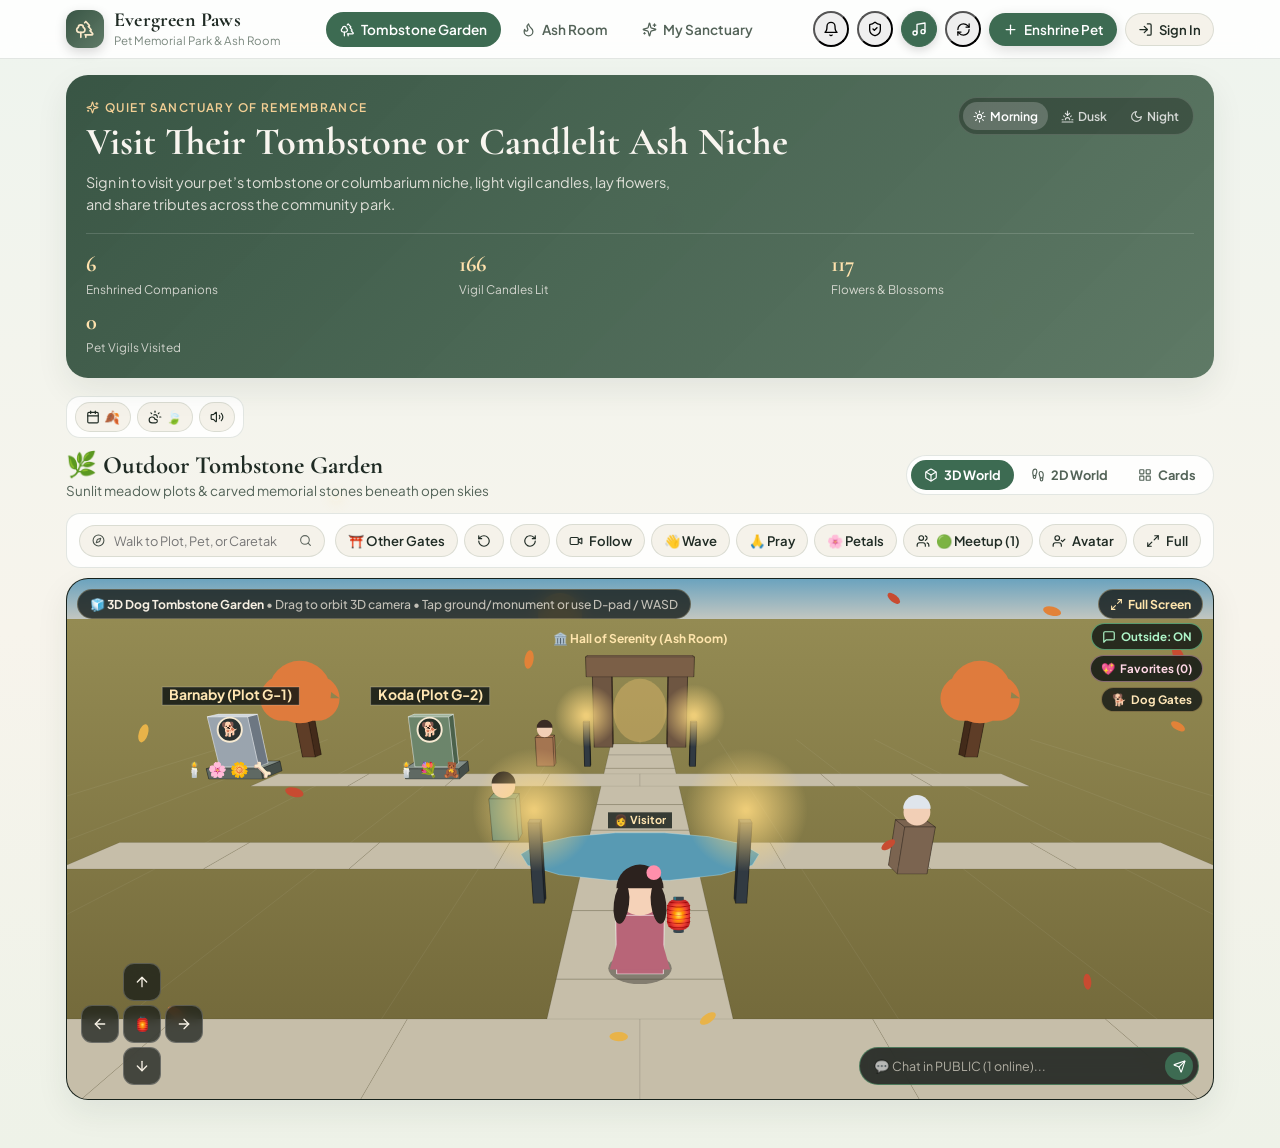
==== commit 960e8e9a: "Deploy v1.0.7 auto-hidden Season, Weather, Volume icon menus (index-DLQyqX7d.js)" ====
--- a/index.html
+++ b/index.html
@@ -17,8 +17,8 @@
       href="https://fonts.googleapis.com/css2?family=Cormorant+Garamond:ital,wght@0,500;0,600;0,700;1,500&family=Plus+Jakarta+Sans:wght@400;500;600;700&display=swap"
       rel="stylesheet"
     />
-    <script type="module" src="./assets/index-B57S48bn.js"></script>
-    <link rel="stylesheet" href="./assets/index-DWlljMwe.css">
+    <script type="module" src="./assets/index-DLQyqX7d.js"></script>
+    <link rel="stylesheet" href="./assets/index-pgCp030y.css">
   </head>
   <body>
     <div id="root"></div>
--- a/assets/index-pgCp030y.css
+++ b/assets/index-pgCp030y.css
@@ -0,0 +1 @@
+:root{--font-serif: "Cormorant Garamond", Georgia, serif;--font-sans: "Plus Jakarta Sans", -apple-system, BlinkMacSystemFont, sans-serif;--radius-lg: 22px;--radius-md: 14px;--radius-sm: 10px}*{box-sizing:border-box}html,body{margin:0;padding:0;font-family:var(--font-sans);-webkit-font-smoothing:antialiased;overflow-x:hidden}button,input,textarea,select{font-family:inherit}.park-shell{min-height:100vh;position:relative;transition:background .5s ease,color .4s ease;padding-bottom:84px}.theme-morning{--bg-page: linear-gradient(180deg, #eef4ee 0%, #f7f4ec 55%, #eef2e8 100%);--bg-surface: rgba(255, 255, 255, .88);--bg-surface-strong: #ffffff;--bg-elevated: #f5f2ea;--bg-columbarium: linear-gradient(180deg, #2d241f 0%, #201915 100%);--text-primary: #1f2b24;--text-secondary: #536358;--text-muted: #7a887e;--border-soft: rgba(45, 70, 52, .13);--accent: #3d6b52;--accent-warm: #c2853c;--accent-soft: rgba(61, 107, 82, .12);--hero-bg: linear-gradient(135deg, rgba(45, 75, 58, .94), rgba(78, 108, 86, .9));--shadow-card: 0 12px 32px rgba(27, 45, 32, .08);--firefly-opacity: .25}.theme-dusk{--bg-page: linear-gradient(180deg, #2b2129 0%, #3a2a30 48%, #211d26 100%);--bg-surface: rgba(48, 37, 44, .88);--bg-surface-strong: #372a32;--bg-elevated: #42333b;--bg-columbarium: linear-gradient(180deg, #221714 0%, #150e0c 100%);--text-primary: #f8efe6;--text-secondary: #d7c3b8;--text-muted: #a69088;--border-soft: rgba(247, 198, 146, .18);--accent: #e5a05d;--accent-warm: #f3b56c;--accent-soft: rgba(229, 160, 93, .16);--hero-bg: linear-gradient(135deg, rgba(66, 39, 46, .95), rgba(114, 68, 59, .9));--shadow-card: 0 14px 36px rgba(10, 6, 8, .35);--firefly-opacity: .72}.theme-night{--bg-page: linear-gradient(180deg, #0d151d 0%, #131f26 52%, #0b1117 100%);--bg-surface: rgba(22, 33, 42, .88);--bg-surface-strong: #192630;--bg-elevated: #21313d;--bg-columbarium: linear-gradient(180deg, #161312 0%, #0d0b0a 100%);--text-primary: #eef4f7;--text-secondary: #b2c3ce;--text-muted: #7c919e;--border-soft: rgba(164, 206, 232, .15);--accent: #7ec4a7;--accent-warm: #f2be6b;--accent-soft: rgba(126, 196, 167, .14);--hero-bg: linear-gradient(135deg, rgba(16, 28, 36, .96), rgba(31, 52, 60, .92));--shadow-card: 0 16px 38px rgba(0, 0, 0, .45);--firefly-opacity: .95}.park-shell{background:var(--bg-page);color:var(--text-primary)}.ambient-layer{pointer-events:none;position:fixed;top:0;right:0;bottom:0;left:0;overflow:hidden;z-index:0;opacity:var(--firefly-opacity)}.firefly{position:absolute;width:6px;height:6px;border-radius:50%;background:radial-gradient(circle,#ffe49c,#ffe49c00 70%);box-shadow:0 0 12px 3px #ffd67a8c;animation:fireflyFloat 9s ease-in-out infinite}.firefly.f1{top:18%;left:12%;animation-delay:0s}.firefly.f2{top:34%;left:78%;animation-delay:1.8s}.firefly.f3{top:55%;left:26%;animation-delay:3.1s}.firefly.f4{top:72%;left:86%;animation-delay:4.5s}.firefly.f5{top:24%;left:52%;animation-delay:2.4s}.firefly.f6{top:82%;left:42%;animation-delay:5.7s}@keyframes fireflyFloat{0%,to{transform:translate(0) scale(.8);opacity:.35}50%{transform:translate(16px,-22px) scale(1.3);opacity:1}}@keyframes flameFlicker{0%,to{transform:scaleY(1) rotate(-2deg);opacity:.95}50%{transform:scaleY(1.12) rotate(2deg);opacity:1}}@keyframes smokeRise{0%{transform:translateY(0) translate(0) scale(.8);opacity:.65}50%{transform:translateY(-16px) translate(4px) scale(1.1);opacity:.4}to{transform:translateY(-32px) translate(-3px) scale(1.4);opacity:0}}@keyframes petalFall{0%{transform:translateY(-10px) rotate(0);opacity:0}20%{opacity:.85}to{transform:translateY(80px) rotate(120deg);opacity:0}}@keyframes bellRipple{0%{transform:scale(.95);opacity:.85}to{transform:scale(1.06);opacity:0}}.top-bar{position:sticky;top:0;z-index:30;backdrop-filter:blur(14px);-webkit-backdrop-filter:blur(14px);background:var(--bg-surface);border-bottom:1px solid var(--border-soft)}.top-bar-inner{max-width:1180px;margin:0 auto;padding:10px 16px;display:flex;align-items:center;justify-content:space-between;gap:10px}.brand-group{display:flex;align-items:center;gap:10px;min-width:0}.brand-crest{width:38px;height:38px;border-radius:12px;background:var(--hero-bg);color:#f9e8c8;display:grid;place-items:center;flex-shrink:0;box-shadow:0 4px 12px #00000029}.brand-title{font-family:var(--font-serif);font-size:1.25rem;font-weight:700;line-height:1.05;margin:0;letter-spacing:.01em}.brand-sub{font-size:.72rem;color:var(--text-muted);margin:2px 0 0}.top-actions{display:flex;align-items:center;gap:8px}.desktop-nav{display:none;gap:6px}@media (min-width: 860px){.desktop-nav{display:flex}.park-shell{padding-bottom:32px}}.nav-pill{border:1px solid transparent;background:transparent;color:var(--text-secondary);padding:8px 13px;border-radius:999px;font-size:.85rem;font-weight:600;display:inline-flex;align-items:center;gap:6px;cursor:pointer;transition:all .2s ease}.nav-pill:hover{background:var(--accent-soft);color:var(--text-primary)}.nav-pill.active{background:var(--accent);color:#fff}.btn-primary{background:var(--accent);color:#fff;border:none;border-radius:999px;padding:8px 14px;font-size:.84rem;font-weight:600;display:inline-flex;align-items:center;gap:6px;cursor:pointer;box-shadow:0 4px 14px #00000024;transition:transform .15s ease,opacity .2s ease}.btn-primary:hover{transform:translateY(-1px);opacity:.94}.btn-ghost{background:var(--bg-elevated);color:var(--text-primary);border:1px solid var(--border-soft);border-radius:999px;padding:7px 12px;font-size:.82rem;font-weight:600;display:inline-flex;align-items:center;gap:6px;cursor:pointer}.btn-ghost:hover{border-color:var(--accent)}.user-chip{display:inline-flex;align-items:center;gap:6px;background:var(--accent-soft);color:var(--text-primary);border:1px solid var(--border-soft);border-radius:999px;padding:5px 10px 5px 6px;font-size:.8rem;font-weight:600;cursor:pointer}.user-avatar-dot{width:24px;height:24px;border-radius:50%;background:var(--accent);color:#fff;display:grid;place-items:center;font-size:.72rem;font-weight:700}.main-content{position:relative;z-index:1;max-width:1180px;margin:0 auto;padding:16px}.hero-card{background:var(--hero-bg);color:#f8f5ef;border-radius:var(--radius-lg);padding:22px 20px;position:relative;overflow:hidden;box-shadow:var(--shadow-card);margin-bottom:18px}.hero-top{display:flex;flex-wrap:wrap;justify-content:space-between;align-items:flex-start;gap:14px}.hero-eyebrow{display:inline-flex;align-items:center;gap:6px;font-size:.74rem;text-transform:uppercase;letter-spacing:.12em;color:#f3cf94;font-weight:600;margin-bottom:6px}.hero-heading{font-family:var(--font-serif);font-size:clamp(1.7rem,4vw,2.4rem);font-weight:700;margin:0 0 8px;line-height:1.12}.hero-desc{margin:0;max-width:600px;font-size:.9rem;line-height:1.5;color:#f8f5efdb}.atmosphere-picker{display:inline-flex;background:#00000047;padding:4px;border-radius:999px;border:1px solid rgba(255,255,255,.14);gap:3px}.atm-btn{border:none;background:transparent;color:#ffffffc7;font-size:.76rem;font-weight:600;padding:6px 10px;border-radius:999px;cursor:pointer;display:inline-flex;align-items:center;gap:4px}.atm-btn.active{background:#fff3;color:#fff}.hero-stats{display:grid;grid-template-columns:repeat(3,minmax(0,1fr));gap:10px;margin-top:18px;padding-top:16px;border-top:1px solid rgba(255,255,255,.15)}.stat-item strong{display:block;font-family:var(--font-serif);font-size:1.4rem;color:#ffe2ad}.stat-item span{font-size:.74rem;color:#f8f5efc7}.controls-row{display:flex;flex-wrap:wrap;gap:10px;align-items:center;justify-content:space-between;margin-bottom:18px}.search-box{flex:1 1 230px;display:flex;align-items:center;gap:8px;background:var(--bg-surface-strong);border:1px solid var(--border-soft);border-radius:999px;padding:8px 14px;color:var(--text-muted)}.search-box input{border:none;outline:none;background:transparent;color:var(--text-primary);width:100%;font-size:.88rem}.species-chips{display:flex;gap:6px;overflow-x:auto;padding-bottom:2px}.chip{border:1px solid var(--border-soft);background:var(--bg-surface);color:var(--text-secondary);border-radius:999px;padding:6px 12px;font-size:.8rem;font-weight:600;cursor:pointer;white-space:nowrap}.chip.active{background:var(--accent);color:#fff;border-color:var(--accent)}.section-header{display:flex;align-items:center;justify-content:space-between;gap:12px;margin-bottom:14px}.section-title{font-family:var(--font-serif);font-size:1.55rem;font-weight:700;margin:0;display:flex;align-items:center;gap:8px}.section-subtitle{margin:2px 0 0;font-size:.84rem;color:var(--text-secondary)}.memorial-grid{display:grid;grid-template-columns:repeat(auto-fill,minmax(280px,1fr));gap:16px}.memorial-card{background:var(--bg-surface);border:1px solid var(--border-soft);border-radius:var(--radius-lg);overflow:hidden;box-shadow:var(--shadow-card);display:flex;flex-direction:column;transition:transform .2s ease,border-color .2s ease;cursor:pointer}.memorial-card:hover{transform:translateY(-3px);border-color:var(--accent)}.memorial-card.ash-card{background:var(--bg-columbarium);color:#f7efe4;border-color:#d4a85347}.memorial-card.ash-card .card-meta,.memorial-card.ash-card .card-epitaph{color:#f7efe4c7}.card-body{padding:14px 16px 16px;display:flex;flex-direction:column;gap:8px;flex:1}.card-top-row{display:flex;justify-content:space-between;align-items:flex-start;gap:8px}.card-pet-name{font-family:var(--font-serif);font-size:1.4rem;font-weight:700;margin:0;line-height:1.1}.card-meta{font-size:.78rem;color:var(--text-secondary);margin:3px 0 0}.location-badge{font-size:.72rem;font-weight:700;padding:4px 9px;border-radius:999px;background:var(--accent-soft);color:var(--accent);white-space:nowrap}.ash-card .location-badge{background:#d4a85333;color:#f3cf85}.owner-pill{display:inline-flex;align-items:center;gap:4px;font-size:.7rem;font-weight:700;padding:3px 8px;border-radius:999px;background:#c2853c33;color:#e4a853}.card-epitaph{font-family:var(--font-serif);font-style:italic;font-size:.98rem;line-height:1.38;color:var(--text-secondary);margin:2px 0;display:-webkit-box;-webkit-line-clamp:2;-webkit-box-orient:vertical;overflow:hidden}.card-footer{margin-top:auto;padding-top:10px;border-top:1px solid var(--border-soft);display:flex;justify-content:space-between;align-items:center;font-size:.78rem}.ash-card .card-footer{border-top-color:#ffffff1a}.ritual-counts{display:flex;gap:10px;color:var(--text-muted)}.ash-card .ritual-counts{color:#f7efe4b3}.visit-cta{font-weight:700;color:var(--accent);display:inline-flex;align-items:center;gap:4px}.ash-card .visit-cta{color:#f4c977}.monument-stage{position:relative;width:100%;overflow:hidden;display:flex;flex-direction:column;align-items:center;justify-content:flex-end}.monument-stage.compact{height:206px;padding:14px 12px 0}.monument-stage.full{height:300px;padding:20px 16px 0;border-radius:var(--radius-lg)}.stage-tombstone{background:linear-gradient(180deg,#87a796,#a5bea9 54%,#577856)}.theme-dusk .stage-tombstone{background:linear-gradient(180deg,#5c3f4a,#8e5f5a 55%,#374a38)}.theme-night .stage-tombstone{background:linear-gradient(180deg,#101e2b,#1d3240 58%,#1a3022)}.stage-stars{position:absolute;top:0;right:0;bottom:0;left:0;background-image:radial-gradient(1.5px 1.5px at 20% 22%,rgba(255,255,255,.8),transparent),radial-gradient(1.5px 1.5px at 74% 16%,rgba(255,240,195,.85),transparent),radial-gradient(1px 1px at 48% 12%,rgba(255,255,255,.7),transparent),radial-gradient(1.5px 1.5px at 85% 34%,rgba(255,255,255,.75),transparent);opacity:.65;pointer-events:none}.tombstone-stone{position:relative;z-index:2;width:148px;min-height:152px;padding:14px 12px 18px;display:flex;flex-direction:column;align-items:center;text-align:center;box-shadow:0 12px 24px #00000047;transition:transform .25s ease}.monument-stage.full .tombstone-stone{width:196px;min-height:214px;padding:18px 16px 22px}.stone-classic-granite{border-radius:74px 74px 8px 8px;background:linear-gradient(155deg,#cfd6dc,#98a2ac 55%,#737d87);border:2px solid rgba(255,255,255,.45);color:#1f2933}.stone-angel-wings{border-radius:84px 84px 10px 10px;background:linear-gradient(155deg,#fbf7ee,#e4dccb 65%,#cbc0aa);border:2px solid rgba(255,248,232,.8);color:#3a3126}.stone-rose-heart{border-radius:50% 50% 18px 18px/34% 34% 12px 12px;background:linear-gradient(155deg,#f9dfe5,#e5b2be 60%,#c68d9b);border:2px solid rgba(255,236,240,.75);color:#46232c}.stone-moss-celtic{border-radius:18px 18px 6px 6px;background:linear-gradient(155deg,#a7b8a3,#6f866d 60%,#4d624d);border:2px solid rgba(206,230,196,.48);color:#f2f7ef}.stone-portrait{width:56px;height:56px;border-radius:50%;object-fit:cover;border:3px solid rgba(255,255,255,.88);box-shadow:0 4px 10px #00000040;margin-bottom:6px}.monument-stage.full .stone-portrait{width:78px;height:78px;margin-bottom:10px}.stone-name{font-family:var(--font-serif);font-weight:700;font-size:1.05rem;line-height:1.05}.monument-stage.full .stone-name{font-size:1.35rem}.stone-years{font-size:.66rem;opacity:.82;margin-top:2px;letter-spacing:.04em}.meadow-base{position:relative;z-index:3;width:100%;height:32px;background:linear-gradient(180deg,#4b7049,#345233);border-top:2px solid rgba(173,214,152,.35);display:flex;align-items:center;justify-content:center;gap:8px;padding:0 12px}.monument-stage.full .meadow-base{height:44px;gap:12px}.stage-ash-room{background:radial-gradient(circle at 50% 18%,#ffce8047,#2b1f1a 52%,#17100e);box-shadow:inset 0 0 40px #000000a6}.niche-alcove{position:relative;z-index:2;width:82%;max-width:240px;height:168px;background:linear-gradient(180deg,#3c2b23,#241914);border:4px solid #72543f;border-bottom:none;border-radius:16px 16px 0 0;box-shadow:inset 0 16px 28px #ffc67029,0 12px 28px #00000080;display:flex;flex-direction:column;align-items:center;justify-content:flex-end;padding:10px 10px 8px}.monument-stage.full .niche-alcove{max-width:310px;height:242px;padding:14px 16px 10px}.niche-spotlight{position:absolute;top:0;left:50%;transform:translate(-50%);width:70%;height:75%;background:radial-gradient(ellipse at top,rgba(255,214,140,.34),transparent 72%);pointer-events:none}.niche-row{position:relative;z-index:2;display:flex;flex-direction:column;align-items:center;justify-content:center;gap:6px;width:100%}.niche-frame{width:54px;height:54px;border-radius:50%;padding:2.5px;background:linear-gradient(135deg,#f3d287,#8a6432);box-shadow:0 4px 12px #00000073}.monument-stage.full .niche-frame{width:78px;height:78px}.niche-frame img{width:100%;height:100%;object-fit:cover;border-radius:50%;display:block}.urn-svg{width:44px;height:60px;filter:drop-shadow(0 6px 10px rgba(0,0,0,.45))}.monument-stage.full .urn-svg{width:78px;height:112px}.niche-plaque{margin-top:6px;background:linear-gradient(90deg,#b88e46,#e5c37a,#b88e46);color:#291c0b;font-size:.68rem;font-weight:800;letter-spacing:.06em;padding:2px 10px;border-radius:4px;text-transform:uppercase}.niche-shelf{position:relative;z-index:3;width:100%;height:30px;background:linear-gradient(180deg,#5e4230,#3d2a1e);border-top:2px solid #967252;display:flex;align-items:center;justify-content:center;gap:10px}.monument-stage.full .niche-shelf{height:42px;gap:14px}.offering-token{position:relative;display:inline-flex;align-items:center;justify-content:center;font-size:1.05rem;filter:drop-shadow(0 2px 4px rgba(0,0,0,.4))}.monument-stage.full .offering-token{font-size:1.35rem}.candle-glow{position:relative}.candle-glow:before{content:"";position:absolute;top:-4px;left:50%;transform:translate(-50%);width:18px;height:18px;border-radius:50%;background:radial-gradient(circle,rgba(255,200,90,.85),transparent 70%);animation:flameFlicker 1.4s ease-in-out infinite;pointer-events:none}.incense-smoke:after{content:"〰";position:absolute;top:-14px;left:50%;font-size:.75rem;color:#ebf2f5b8;animation:smokeRise 2.8s ease-out infinite;pointer-events:none}.modal-backdrop{position:fixed;top:0;right:0;bottom:0;left:0;z-index:95;background:#080c0eb8;-webkit-backdrop-filter:blur(6px);backdrop-filter:blur(6px);display:flex;align-items:center;justify-content:center;padding:12px}.modal-panel{width:100%;max-width:720px;max-height:92vh;overflow-y:auto;background:var(--bg-surface-strong);color:var(--text-primary);border:1px solid var(--border-soft);border-radius:var(--radius-lg);box-shadow:0 24px 60px #00000073;padding:18px;position:relative}.modal-panel.narrow{max-width:460px}.modal-header{display:flex;justify-content:space-between;align-items:flex-start;gap:12px;margin-bottom:14px}.modal-close{width:34px;height:34px;border-radius:50%;border:1px solid var(--border-soft);background:var(--bg-elevated);color:var(--text-primary);display:grid;place-items:center;cursor:pointer;flex-shrink:0}.ritual-bar{display:grid;grid-template-columns:repeat(2,minmax(0,1fr));gap:8px;margin:14px 0}@media (min-width: 600px){.ritual-bar{grid-template-columns:repeat(4,minmax(0,1fr))}}.ritual-btn{border:1px solid var(--border-soft);background:var(--bg-elevated);color:var(--text-primary);border-radius:var(--radius-md);padding:10px 8px;font-size:.8rem;font-weight:600;display:flex;flex-direction:column;align-items:center;gap:4px;cursor:pointer;transition:all .15s ease}.ritual-btn:hover{border-color:var(--accent-warm);transform:translateY(-1px)}.ritual-btn.active{border-color:var(--accent);background:var(--accent-soft)}.picker-popover{background:var(--bg-elevated);border:1px solid var(--border-soft);border-radius:var(--radius-md);padding:10px;margin-bottom:12px;display:flex;flex-wrap:wrap;gap:8px}.picker-item{border:1px solid var(--border-soft);background:var(--bg-surface-strong);color:var(--text-primary);border-radius:999px;padding:6px 12px;font-size:.8rem;font-weight:600;cursor:pointer}.picker-item:hover{border-color:var(--accent)}.blessing-banner{background:var(--accent-soft);border:1px solid var(--accent);color:var(--text-primary);border-radius:var(--radius-md);padding:10px 12px;font-size:.85rem;font-weight:600;display:flex;align-items:center;gap:8px;margin-bottom:12px}.modal-tabs{display:flex;gap:6px;overflow-x:auto;border-bottom:1px solid var(--border-soft);padding-bottom:8px;margin-bottom:14px}.modal-tab{border:none;background:transparent;color:var(--text-secondary);font-size:.83rem;font-weight:600;padding:7px 12px;border-radius:999px;cursor:pointer;white-space:nowrap}.modal-tab.active{background:var(--accent);color:#fff}.trait-row{display:flex;flex-wrap:wrap;gap:6px;margin:8px 0 12px}.trait-tag{font-size:.74rem;font-weight:600;padding:4px 10px;border-radius:999px;background:var(--bg-elevated);border:1px solid var(--border-soft)}.log-list{display:flex;flex-direction:column;gap:8px}.log-item{background:var(--bg-elevated);border:1px solid var(--border-soft);border-radius:var(--radius-sm);padding:10px 12px;display:flex;justify-content:space-between;align-items:flex-start;gap:10px;font-size:.84rem}.memories-grid{display:grid;grid-template-columns:repeat(auto-fill,minmax(180px,1fr));gap:10px}.memory-card{background:var(--bg-elevated);border:1px solid var(--border-soft);border-radius:var(--radius-md);overflow:hidden}.memory-card img{width:100%;height:140px;object-fit:cover;display:block}.memory-caption{padding:8px 10px;font-size:.78rem;color:var(--text-secondary)}.form-grid{display:grid;gap:12px}.form-row-2{display:grid;grid-template-columns:1fr 1fr;gap:10px}@media (max-width: 520px){.form-row-2{grid-template-columns:1fr}}.field-label{display:block;font-size:.78rem;font-weight:700;color:var(--text-secondary);margin-bottom:5px}.input-control{width:100%;background:var(--bg-elevated);color:var(--text-primary);border:1px solid var(--border-soft);border-radius:var(--radius-sm);padding:9px 11px;font-size:.88rem;outline:none}.input-control:focus{border-color:var(--accent)}.style-grid{display:grid;grid-template-columns:repeat(2,minmax(0,1fr));gap:8px}.style-option{border:1px solid var(--border-soft);background:var(--bg-elevated);color:var(--text-primary);border-radius:var(--radius-sm);padding:9px 10px;text-align:left;cursor:pointer}.style-option.active{border-color:var(--accent);background:var(--accent-soft)}.preset-thumbs{display:flex;gap:8px;overflow-x:auto;padding:4px 0}.preset-thumb{width:56px;height:56px;border-radius:12px;overflow:hidden;border:2px solid transparent;padding:0;cursor:pointer;flex-shrink:0}.preset-thumb.active{border-color:var(--accent)}.preset-thumb img{width:100%;height:100%;object-fit:cover;display:block}.mobile-bottom-nav{position:fixed;bottom:0;left:0;right:0;z-index:40;background:var(--bg-surface-strong);border-top:1px solid var(--border-soft);display:grid;grid-template-columns:repeat(3,1fr);padding:6px 8px calc(6px + env(safe-area-inset-bottom))}@media (min-width: 860px){.mobile-bottom-nav{display:none}}.mobile-nav-btn{border:none;background:transparent;color:var(--text-muted);display:flex;flex-direction:column;align-items:center;gap:3px;font-size:.7rem;font-weight:700;padding:6px 4px;border-radius:12px;cursor:pointer}.mobile-nav-btn.active{color:var(--accent);background:var(--accent-soft)}.empty-state{background:var(--bg-surface);border:1px dashed var(--border-soft);border-radius:var(--radius-lg);padding:36px 20px;text-align:center;color:var(--text-secondary)}.view-mode-switch{display:inline-flex;background:var(--bg-surface);border:1px solid var(--border-soft);border-radius:999px;padding:4px;gap:4px}.view-mode-btn{border:none;background:transparent;color:var(--text-secondary);font-size:.8rem;font-weight:700;padding:7px 13px;border-radius:999px;cursor:pointer;display:inline-flex;align-items:center;gap:6px}.view-mode-btn.active{background:var(--accent);color:#fff}.world-container{display:flex;flex-direction:column;gap:10px}.world-hud-top{display:flex;flex-wrap:wrap;justify-content:space-between;align-items:center;gap:10px;background:var(--bg-surface);border:1px solid var(--border-soft);border-radius:var(--radius-md);padding:10px 12px}.world-quick-pets{display:flex;align-items:center;gap:6px;overflow-x:auto;max-width:100%;padding-bottom:2px}.quick-pets-label{display:inline-flex;align-items:center;gap:4px;font-size:.76rem;font-weight:700;color:var(--text-muted);white-space:nowrap}.quick-pet-chip{border:1px solid var(--border-soft);background:var(--bg-elevated);color:var(--text-primary);border-radius:999px;padding:5px 10px;font-size:.77rem;font-weight:600;display:inline-flex;align-items:center;gap:4px;cursor:pointer;white-space:nowrap}.quick-pet-chip.active{border-color:var(--accent-warm);background:var(--accent-soft)}.world-canvas-wrap{position:relative;border-radius:var(--radius-lg);overflow:hidden;border:1px solid var(--border-soft);box-shadow:var(--shadow-card);background:#141c18}.world-canvas{width:100%;height:520px;display:block;cursor:pointer;touch-action:none}@media (max-width: 600px){.world-canvas{height:450px}.world-hint-text{display:none}}.world-room-pill{position:absolute;top:10px;left:10px;right:10px;width:fit-content;max-width:calc(100% - 20px);background:#101614c7;-webkit-backdrop-filter:blur(8px);backdrop-filter:blur(8px);color:#f6efe2;border:1px solid rgba(255,226,170,.25);border-radius:999px;padding:6px 12px;font-size:.76rem;font-weight:700;pointer-events:none}.world-hint-text{font-weight:500;color:#f6efe2bd}.world-toast{position:absolute;top:48px;left:50%;transform:translate(-50%);background:#18241eeb;color:#ffe3a8;border:1px solid rgba(255,214,130,.45);border-radius:999px;padding:6px 14px;font-size:.8rem;font-weight:600;display:inline-flex;align-items:center;gap:6px;pointer-events:none;z-index:10}.world-portal-prompt{position:absolute;bottom:62px;left:50%;transform:translate(-50%);z-index:18}.world-dpad{position:absolute;bottom:14px;left:14px;display:grid;grid-template-columns:repeat(3,38px);grid-template-rows:repeat(3,38px);gap:4px;z-index:12;user-select:none;-webkit-user-select:none}.dpad-btn{width:38px;height:38px;border-radius:11px;border:1px solid rgba(255,255,255,.22);background:#121816b8;-webkit-backdrop-filter:blur(6px);backdrop-filter:blur(6px);color:#f8f2e6;display:grid;place-items:center;cursor:pointer;padding:0;touch-action:manipulation}.dpad-btn:active{background:var(--accent);transform:scale(.95)}.dpad-btn.center{font-size:.95rem}.world-proximity-card{position:absolute;bottom:14px;right:14px;left:148px;max-width:520px;margin-left:auto;background:#141b19eb;-webkit-backdrop-filter:blur(10px);backdrop-filter:blur(10px);color:#f6efe4;border:1px solid rgba(255,216,138,.45);border-radius:16px;padding:10px 12px;display:flex;gap:10px;align-items:center;box-shadow:0 12px 28px #00000073;z-index:15}@media (max-width: 640px){.world-proximity-card{left:10px;right:10px;bottom:144px}}.proximity-pet-photo{width:54px;height:54px;border-radius:12px;object-fit:cover;border:2px solid rgba(255,216,138,.6);flex-shrink:0}.proximity-info{flex:1;min-width:0}.proximity-title-row{display:flex;align-items:center;justify-content:space-between;gap:6px}.proximity-epitaph{margin:3px 0 8px;font-family:var(--font-serif);font-style:italic;font-size:.88rem;color:#f6efe4d1;white-space:nowrap;overflow:hidden;text-overflow:ellipsis}.proximity-actions{display:flex;flex-wrap:wrap;gap:6px}.proximity-actions .btn-ghost{background:#ffffff1a;color:#f8f2e6;border-color:#fff3;padding:5px 9px;font-size:.74rem}.proximity-actions .btn-primary{padding:5px 11px;font-size:.75rem}.world-avatar-drawer{position:absolute;top:12px;right:12px;width:min(310px,calc(100% - 24px));background:var(--bg-surface-strong);color:var(--text-primary);border:1px solid var(--border-soft);border-radius:16px;padding:12px 14px;box-shadow:var(--shadow-card);z-index:20}.world-container.is-fullscreen{position:fixed;top:0;right:0;bottom:0;left:0;z-index:55;background:#0e1512;padding:0;margin:0;width:100vw;height:100dvh;display:flex;flex-direction:column;gap:0}.world-container.is-fullscreen .world-hud-top{border-radius:0;border-left:none;border-right:none;border-top:none;background:#101614f0;color:#f6efe2}.world-container.is-fullscreen .world-hud-top .btn-ghost{background:#ffffff14;color:#f6efe2;border-color:#ffffff2e}.world-container.is-fullscreen .world-canvas-wrap{flex:1;border-radius:0;border:none;height:100%}.world-container.is-fullscreen .world-canvas{height:100%!important}.world-fs-floating-btn{position:absolute;top:10px;right:10px;z-index:14;border:1px solid rgba(255,226,170,.35);background:#101614cc;-webkit-backdrop-filter:blur(8px);backdrop-filter:blur(8px);color:#ffe5ad;border-radius:999px;padding:6px 11px;font-size:.76rem;font-weight:700;display:inline-flex;align-items:center;gap:5px;cursor:pointer}.world-fs-floating-btn:hover{background:#202e28eb}.world-outside-chat-btn{position:absolute;top:44px;right:10px;z-index:14;border:1px solid rgba(255,255,255,.24);background:#101614d1;-webkit-backdrop-filter:blur(8px);backdrop-filter:blur(8px);color:#e6efe8;border-radius:999px;padding:5px 10px;font-size:.72rem;font-weight:700;display:inline-flex;align-items:center;gap:5px;cursor:pointer}.world-outside-chat-btn.is-on{border-color:#82f5af8c;color:#aef5c8}.world-outside-chat-btn.is-off{border-color:#f078788c;color:#f4b2b2}.world-favorites-btn{position:absolute;top:76px;right:10px;z-index:14;border:1px solid rgba(255,190,215,.45);background:#101614d6;-webkit-backdrop-filter:blur(8px);backdrop-filter:blur(8px);color:#ffd7e6;border-radius:999px;padding:5px 10px;font-size:.72rem;font-weight:700;display:inline-flex;align-items:center;gap:5px;cursor:pointer}.world-favorites-btn.active{background:#b84a76e6;border-color:#ffd57e;color:#fff}.world-gate-readonly-pill{position:absolute;top:108px;right:10px;z-index:14;border:1px solid rgba(255,213,126,.4);background:#101614cc;-webkit-backdrop-filter:blur(8px);backdrop-filter:blur(8px);color:#ffe7b8;border-radius:999px;padding:4px 10px;font-size:.72rem;font-weight:700;display:inline-flex;align-items:center;gap:5px;pointer-events:auto;cursor:default;-webkit-user-select:none;user-select:none}.world-chat-preview-3rows{position:absolute;bottom:54px;left:146px;right:14px;max-width:340px;margin-left:auto;display:flex;flex-direction:column;gap:3px;background:#0e1412ad;-webkit-backdrop-filter:blur(6px);backdrop-filter:blur(6px);border:1px solid rgba(255,255,255,.14);border-radius:11px;padding:6px 9px;z-index:12;pointer-events:none}.world-chat-preview-row{font-size:.72rem;line-height:1.3;color:#f4f1ea;overflow:hidden;text-overflow:ellipsis;white-space:nowrap}@keyframes inviteBlinkPulse{0%,to{border-color:#ffd57ef2;box-shadow:0 0 14px #ffd57e73;background:#1a241ef0}50%{border-color:#82f5aff2;box-shadow:0 0 18px #82f5af8c;background:#263022f5}}.world-group-invite-banner{position:absolute;top:84px;left:10px;z-index:16;width:min(270px,calc(100% - 20px));padding:9px 11px;border-radius:12px;border:2px solid rgba(255,213,126,.9);color:#fff8eb;-webkit-backdrop-filter:blur(8px);backdrop-filter:blur(8px);animation:inviteBlinkPulse 1.15s ease-in-out infinite;display:flex;flex-direction:column;gap:6px}.notif-bell-btn.has-invite{border-color:#ffd57e;animation:inviteBlinkPulse 1.2s ease-in-out infinite}.world-nearby-note{position:absolute;bottom:62px;left:50%;transform:translate(-50%);z-index:14;border:1.5px solid #ffd57e;background:#121a18eb;-webkit-backdrop-filter:blur(8px);backdrop-filter:blur(8px);color:#fff3d6;border-radius:999px;padding:7px 14px 7px 8px;display:inline-flex;align-items:center;gap:8px;font-size:.8rem;font-weight:700;cursor:pointer;box-shadow:0 8px 24px #00000073;max-width:calc(100% - 170px);animation:notePulse 2.2s ease-in-out infinite}@media (max-width: 640px){.world-nearby-note{left:auto;right:10px;bottom:60px;transform:none;max-width:calc(100% - 150px)}}@keyframes notePulse{0%,to{box-shadow:0 0 #ffd57e73,0 8px 24px #00000073}50%{box-shadow:0 0 0 6px #ffd57e00,0 8px 24px #00000073}}.world-nearby-note img{width:26px;height:26px;border-radius:50%;object-fit:cover;border:1.5px solid #ffd57e;flex-shrink:0}.world-nearby-note span{white-space:nowrap;overflow:hidden;text-overflow:ellipsis}.world-proximity-card{align-items:flex-start;padding:12px 36px 12px 12px}.vigil-close-btn{position:absolute;top:8px;right:8px;width:26px;height:26px;border-radius:50%;border:1px solid rgba(255,255,255,.22);background:#ffffff1a;color:#f8f2e6;display:grid;place-items:center;cursor:pointer}.vigil-close-btn:hover{background:#ffffff38}.vigil-latest-msg{background:#ffffff14;border-left:2.5px solid #ffd57e;border-radius:0 8px 8px 0;padding:5px 8px;font-size:.75rem;color:#f8f2e6e6;margin-bottom:7px;line-height:1.35}.vigil-message-form{display:flex;gap:6px;margin-bottom:8px}.vigil-message-form input{flex:1;min-width:0;background:#ffffff1a;color:#fff;border:1px solid rgba(255,255,255,.22);border-radius:999px;padding:6px 11px;font-size:.76rem;outline:none}.vigil-message-form input::placeholder{color:#f8f2e699}.vigil-message-form input:focus{border-color:#ffd57e}.message-popup-backdrop{position:fixed;top:0;right:0;bottom:0;left:0;z-index:80;background:#080c0eb8;-webkit-backdrop-filter:blur(6px);backdrop-filter:blur(6px);display:flex;align-items:center;justify-content:center;padding:14px}.message-popup-box{width:100%;max-width:440px;background:var(--bg-surface-strong);color:var(--text-primary);border:1px solid var(--border-soft);border-radius:var(--radius-lg);padding:16px;box-shadow:0 24px 60px #0000008c}.emoticon-bar{display:flex;flex-wrap:wrap;gap:6px;background:var(--bg-elevated);border:1px solid var(--border-soft);border-radius:var(--radius-md);padding:8px;margin-bottom:10px}.emoticon-btn{border:1px solid transparent;background:var(--bg-surface);border-radius:10px;padding:5px 8px;font-size:1.15rem;line-height:1;cursor:pointer;transition:transform .12s ease,border-color .15s ease}.emoticon-btn:hover{transform:scale(1.12);border-color:var(--accent)}.message-textarea{white-space:pre-wrap;overflow-wrap:break-word;word-break:break-word;resize:vertical;line-height:1.5;min-height:96px}.env-weather-bar{display:flex;flex-direction:column;gap:8px;background:var(--bg-surface);border:1px solid var(--border-soft);border-radius:var(--radius-md);padding:6px 10px;margin-bottom:12px}.env-weather-bar.is-collapsed{width:fit-content;max-width:100%;padding:5px 8px}.env-icon-trigger-row{display:flex;align-items:center;gap:6px}.env-icon-trigger{border:1px solid var(--border-soft);background:var(--bg-elevated);color:var(--text-primary);border-radius:999px;padding:5px 10px;min-height:30px;display:inline-flex;align-items:center;justify-content:center;gap:4px;font-size:.8rem;font-weight:700;cursor:pointer}.env-icon-trigger.active{background:var(--accent);color:#fff;border-color:var(--accent)}.env-icon-close{margin-left:auto;border:1px solid var(--border-soft);background:transparent;color:var(--text-muted);border-radius:50%;width:26px;height:26px;display:grid;place-items:center;cursor:pointer;padding:0}.env-dropdown-panel{padding-top:6px;border-top:1px dashed var(--border-soft)}.env-group{display:flex;flex-wrap:wrap;align-items:center;gap:5px}.env-label{font-size:.74rem;font-weight:700;color:var(--text-muted);margin-right:2px}.env-pill{border:1px solid var(--border-soft);background:var(--bg-elevated);color:var(--text-secondary);border-radius:999px;padding:5px 10px;font-size:.76rem;font-weight:600;cursor:pointer;display:inline-flex;align-items:center;gap:4px}.env-pill.active{background:var(--accent);color:#fff;border-color:var(--accent)}.volume-mixer-row{width:100%;display:flex;flex-wrap:wrap;align-items:center;gap:8px;padding-top:6px;border-top:1px dashed var(--border-soft)}.volume-slider-item{display:inline-flex;align-items:center;gap:5px;background:var(--bg-elevated);border:1px solid var(--border-soft);border-radius:999px;padding:3px 9px;font-size:.72rem;color:var(--text-secondary)}.volume-slider-item input[type=range]{width:68px;accent-color:var(--accent);cursor:pointer}.volume-slider-label{font-weight:600;white-space:nowrap}.volume-slider-pct{min-width:29px;text-align:right;font-variant-numeric:tabular-nums;font-weight:700;color:var(--text-primary)}.armtip-notif{background:#783e12f0;border:1.5px solid #ffd57e;color:#fff6dc;border-radius:12px;padding:8px 12px;font-size:.78rem;font-weight:700;line-height:1.35;margin-bottom:8px;box-shadow:0 6px 18px #00000059;animation:armtipPop .22s ease-out}@keyframes armtipPop{0%{transform:translateY(4px) scale(.97);opacity:0}to{transform:translateY(0) scale(1);opacity:1}}.btn-given-today{opacity:.78;border-color:#ffd57e73!important}.top-music-btn{width:36px;height:36px;border-radius:50%;padding:0;display:inline-flex;align-items:center;justify-content:center;flex-shrink:0;cursor:pointer;transition:all .2s ease}.top-music-btn.is-on{background:var(--accent);color:#fff;border:1px solid var(--accent);box-shadow:0 3px 10px #00000029}.top-music-btn.is-off{background:var(--bg-elevated);color:var(--text-muted);border:1px solid var(--border-soft)}.music-icon-wrap{position:relative;display:inline-flex;align-items:center;justify-content:center;width:18px;height:18px}.music-slash{position:absolute;width:20px;height:2.2px;background:#e05252;border-radius:2px;transform:rotate(-45deg);box-shadow:0 0 0 1.5px var(--bg-elevated);pointer-events:none}.notif-bell-btn{position:relative}.notif-badge{position:absolute;top:-4px;right:-4px;min-width:17px;height:17px;padding:0 4px;border-radius:999px;background:#e05252;color:#fff;font-size:.65rem;font-weight:800;display:grid;place-items:center;border:1.5px solid var(--bg-surface)}@media (max-width: 600px){.top-bar-inner{padding:8px 12px;gap:8px;flex-wrap:wrap}.brand-crest{width:30px;height:30px;border-radius:9px}.brand-title{font-size:.98rem;white-space:nowrap}.brand-sub{display:none}.top-actions{gap:5px;flex-wrap:wrap;flex-shrink:1;justify-content:flex-end;margin-left:auto}.top-actions .btn-primary,.top-actions .btn-ghost{padding:5px 9px;font-size:.74rem}}.btn-ghost.active{background:var(--accent);color:#fff;border-color:var(--accent)}.world-chat-bar{position:absolute;bottom:14px;left:146px;right:14px;max-width:340px;margin-left:auto;display:flex;align-items:center;gap:6px;background:#101614d1;-webkit-backdrop-filter:blur(8px);backdrop-filter:blur(8px);border:1px solid rgba(130,245,175,.35);border-radius:999px;padding:4px 5px 4px 12px;z-index:13}.world-chat-bar input{flex:1;min-width:0;border:none;outline:none;background:transparent;color:#fff;font-size:.78rem}.world-chat-bar input::placeholder{color:#f6efe2a6}.world-chat-send{width:28px;height:28px;border-radius:50%;border:none;background:var(--accent);color:#fff;display:grid;place-items:center;cursor:pointer;flex-shrink:0}.mp-drawer{position:absolute;top:12px;right:12px;width:min(330px,calc(100% - 24px));max-height:calc(100% - 24px);overflow-y:auto;background:var(--bg-surface-strong);color:var(--text-primary);border:1px solid var(--border-soft);border-radius:16px;padding:12px 14px;box-shadow:var(--shadow-card);z-index:22}.mp-status-badge{font-size:.7rem;font-weight:700;padding:2px 8px;border-radius:999px;background:var(--bg-elevated);border:1px solid var(--border-soft)}.mp-status-badge.is-live{border-color:#6ee7a373}.mp-inline-form{display:flex;gap:5px;align-items:center}.mp-visitors-list{display:flex;flex-direction:column;gap:5px;max-height:120px;overflow-y:auto}.mp-visitor-row{display:flex;align-items:center;justify-content:space-between;gap:8px;background:var(--bg-elevated);border:1px solid var(--border-soft);border-radius:10px;padding:5px 8px;font-size:.78rem}.mp-visitor-row.is-self{border-color:#6ee7a366}.mp-cloak-dot{width:10px;height:10px;border-radius:50%;flex-shrink:0;border:1px solid rgba(255,255,255,.5)}.mp-room-tag{font-size:.7rem;color:var(--text-secondary)}.mp-chat-feed{background:var(--bg-elevated);border:1px solid var(--border-soft);border-radius:10px;padding:7px 9px;max-height:110px;overflow-y:auto;display:flex;flex-direction:column;gap:4px}.mp-chat-line{font-size:.76rem;line-height:1.35;word-break:break-word}.walk-search-wrap{position:relative;flex:1 1 240px;max-width:340px}.walk-search-box{display:flex;align-items:center;gap:7px;background:var(--bg-elevated);border:1px solid var(--border-soft);border-radius:999px;padding:6px 12px;color:var(--text-primary)}.walk-search-box input{border:none;outline:none;background:transparent;color:var(--text-primary);font-size:.8rem;width:100%;min-width:0}.walk-search-dropdown{position:absolute;top:calc(100% + 6px);left:0;right:0;background:var(--bg-surface-strong);border:1px solid var(--border-soft);border-radius:14px;box-shadow:var(--shadow-card);max-height:240px;overflow-y:auto;z-index:40;padding:6px;display:flex;flex-direction:column;gap:4px}.walk-search-item{border:1px solid transparent;background:var(--bg-elevated);color:var(--text-primary);border-radius:10px;padding:7px 10px;text-align:left;cursor:pointer;display:flex;flex-direction:column;gap:2px}.walk-search-item:hover,.walk-search-item.active{border-color:var(--accent)}.walk-search-main{display:flex;align-items:center;gap:6px;font-size:.82rem}.walk-search-code{margin-left:auto;font-size:.72rem;font-weight:700;color:var(--accent)}.walk-search-sub{font-size:.72rem;color:var(--text-muted)}.walk-search-empty{padding:10px;text-align:center;font-size:.78rem;color:var(--text-muted)}.world-hud-actions{display:flex;gap:6px;flex-wrap:wrap}body.world-is-fullscreen .main-content{z-index:auto!important}body.world-is-fullscreen .mobile-bottom-nav,body.world-is-fullscreen .top-bar{display:none!important}body.is-mobile-hud,body.is-mobile-hud *,body.is-apk-app,body.is-apk-app *{-webkit-tap-highlight-color:transparent!important;tap-highlight-color:transparent!important}body.is-mobile-hud .world-canvas,body.is-mobile-hud .world-canvas-wrap,body.is-apk-app .world-canvas,body.is-apk-app .world-canvas-wrap{cursor:default!important;outline:none!important;-webkit-user-select:none;user-select:none;-webkit-touch-callout:none}body.is-mobile-hud .top-bar-inner{padding:6px 10px;gap:6px;flex-wrap:wrap}body.is-mobile-hud .brand-group{gap:6px;flex:1 1 auto;min-width:120px}body.is-mobile-hud .brand-crest{width:28px;height:28px;border-radius:8px}body.is-mobile-hud .brand-title{font-size:.94rem;white-space:nowrap}body.is-mobile-hud .brand-sub{display:none}body.is-mobile-hud .top-actions{gap:5px;flex-wrap:wrap;flex-shrink:1;justify-content:flex-end;max-width:100%;margin-left:auto}body.is-mobile-hud .top-actions .top-music-btn{width:30px;height:30px;padding:0;flex-shrink:0}body.is-mobile-hud .top-actions .btn-primary,body.is-mobile-hud .top-actions .btn-ghost,body.is-mobile-hud .top-actions .user-chip{padding:5px 9px;font-size:.73rem;white-space:nowrap;flex-shrink:0}body.is-mobile-hud .world-hud-top{padding:6px 8px;gap:5px;flex-direction:column;align-items:stretch}body.is-mobile-hud .world-hud-top .walk-search-wrap{flex:0 0 auto!important;width:100%;max-width:100%}body.is-mobile-hud .walk-search-box{padding:4px 9px;min-height:30px}body.is-mobile-hud .walk-search-box input{font-size:.76rem}body.is-mobile-hud .world-hud-actions{flex-wrap:wrap;overflow:visible;gap:5px}body.is-mobile-hud .world-hud-actions .btn-ghost{padding:4px 8px;font-size:.72rem;white-space:nowrap;flex-shrink:0}.world-fullscene-menu-overlay{position:absolute;top:8px;left:8px;right:112px;z-index:20;display:flex;flex-direction:column;gap:6px;pointer-events:none}body.is-mobile-hud .world-fullscene-menu-overlay{right:56px}.world-fullscene-bar-row{display:flex;align-items:center;gap:6px;pointer-events:auto;max-width:560px}.world-fullscene-bar-row .walk-search-wrap{flex:1 1 auto!important;min-width:0;max-width:none}.world-fullscene-bar-row .walk-search-box{background:#101614db;border-color:#ffe2aa57;color:#f6efe2}.world-fullscene-bar-row .walk-search-box input{color:#f6efe2}.world-fullmenu-toggle-btn{border:1px solid rgba(255,226,170,.42);background:#101614db;-webkit-backdrop-filter:blur(8px);backdrop-filter:blur(8px);color:#ffe8ba;border-radius:999px;padding:6px 11px;font-size:.76rem;font-weight:700;display:inline-flex;align-items:center;gap:5px;cursor:pointer;white-space:nowrap;flex-shrink:0}.world-fullmenu-toggle-btn.active{background:var(--accent);color:#fff;border-color:var(--accent)}.world-fullscene-drawer{pointer-events:auto;background:#0e1412eb;-webkit-backdrop-filter:blur(10px);backdrop-filter:blur(10px);border:1px solid rgba(255,226,170,.3);border-radius:14px;padding:8px;max-width:540px;box-shadow:0 12px 28px #0000007a}.world-fullscene-drawer .world-hud-actions{flex-wrap:wrap!important;overflow:visible!important;gap:5px}.world-fullscene-drawer .btn-ghost{background:#ffffff17;color:#f6efe2;border-color:#fff3;padding:5px 9px;font-size:.73rem}body.is-mobile-hud .park-shell{padding-bottom:calc(74px + env(safe-area-inset-bottom))}body.is-mobile-hud .world-container:not(.is-fullscreen) .world-canvas{height:clamp(360px,calc(100dvh - 185px),780px)}body.is-mobile-hud .world-container.is-fullscreen{width:100vw;height:100dvh;padding-top:env(safe-area-inset-top);padding-left:env(safe-area-inset-left);padding-right:env(safe-area-inset-right);padding-bottom:env(safe-area-inset-bottom);box-sizing:border-box}body.is-mobile-hud .world-container.is-fullscreen .world-canvas-wrap{flex:1 1 auto;min-height:0;height:100%}.world-container.is-fullscreen .world-room-pill{top:48px;left:8px;max-width:calc(100% - 120px)}body.is-mobile-hud .world-container.is-fullscreen .world-room-pill{top:48px;max-width:calc(100% - 60px)}body.is-mobile-hud .world-container.is-fullscreen .world-toast{top:78px}body.is-mobile-hud .world-container.is-fullscreen .world-group-invite-banner{top:82px}body.is-mobile-hud .world-room-pill{top:8px;left:8px;right:auto;max-width:calc(100% - 60px);padding:4px 9px;font-size:.68rem;white-space:nowrap;overflow:hidden;text-overflow:ellipsis}body.is-mobile-hud .world-toast{top:38px;max-width:calc(100% - 108px);padding:4px 10px;font-size:.72rem}body.is-mobile-hud .world-group-invite-banner{top:42px;left:8px;width:min(230px,calc(100% - 64px))}body.is-mobile-hud .world-fs-floating-btn,body.is-mobile-hud .world-outside-chat-btn,body.is-mobile-hud .world-favorites-btn,body.is-mobile-hud .world-gate-readonly-pill{width:36px;height:36px;padding:0;justify-content:center;border-radius:999px;right:10px}body.is-mobile-hud .world-fs-floating-btn{top:8px}body.is-mobile-hud .world-outside-chat-btn{top:50px}body.is-mobile-hud .world-favorites-btn{top:92px;font-size:1rem}body.is-mobile-hud .world-gate-readonly-pill{top:134px;font-size:1.05rem}.world-joystick-wrap{position:absolute;bottom:calc(16px + env(safe-area-inset-bottom));left:12px;z-index:16;display:inline-flex;align-items:flex-end;gap:6px;user-select:none;-webkit-user-select:none;touch-action:none}body.is-mobile-hud .world-container:not(.is-fullscreen) .world-joystick-wrap{bottom:calc(70px + env(safe-area-inset-bottom))}body.is-mobile-hud .world-container:not(.is-fullscreen) .world-chat-bar{left:146px;bottom:calc(70px + env(safe-area-inset-bottom))}body.is-mobile-hud .world-container:not(.is-fullscreen) .world-chat-preview-3rows{left:146px;bottom:calc(114px + env(safe-area-inset-bottom))}body.is-mobile-hud .world-container:not(.is-fullscreen) .world-nearby-note,body.is-mobile-hud .world-container:not(.is-fullscreen) .world-portal-prompt{bottom:calc(116px + env(safe-area-inset-bottom))}body.is-mobile-hud .world-container:not(.is-fullscreen) .world-proximity-card{bottom:calc(168px + env(safe-area-inset-bottom))}body.is-mobile-hud .world-container.is-fullscreen .world-joystick-wrap,body.is-mobile-hud .world-container.is-fullscreen .world-chat-bar{bottom:calc(16px + env(safe-area-inset-bottom))}body.is-mobile-hud .world-container.is-fullscreen .world-chat-bar,body.is-mobile-hud .world-container.is-fullscreen .world-chat-preview-3rows{left:146px}body.is-mobile-hud .world-container.is-fullscreen .world-chat-preview-3rows,body.is-mobile-hud .world-container.is-fullscreen .world-nearby-note,body.is-mobile-hud .world-container.is-fullscreen .world-portal-prompt{bottom:calc(62px + env(safe-area-inset-bottom))}.world-joystick-base{position:relative;width:84px;height:84px;border-radius:50%;background:radial-gradient(circle,#ffffff14,#101614b8 72%);border:2px solid rgba(255,226,170,.42);box-shadow:0 6px 18px #00000061,inset 0 0 12px #ffe2aa1f;display:grid;place-items:center;touch-action:none;-webkit-backdrop-filter:blur(6px);backdrop-filter:blur(6px)}.world-joystick-base.is-active{border-color:#ffd57e;background:radial-gradient(circle,#ffd57e29,#101614d1 74%)}.world-joystick-knob{width:36px;height:36px;border-radius:50%;background:radial-gradient(circle at 35% 30%,#fff4da,#e5b76b 58%,#b38036);border:2px solid rgba(255,255,255,.75);box-shadow:0 4px 12px #0000007a;pointer-events:none;transition:transform .03s linear}.world-joystick-lantern-btn{width:34px;height:34px;border-radius:50%;border:1px solid rgba(255,226,170,.42);background:#101614c7;color:#fff3d6;display:grid;place-items:center;font-size:.92rem;padding:0;cursor:pointer}
